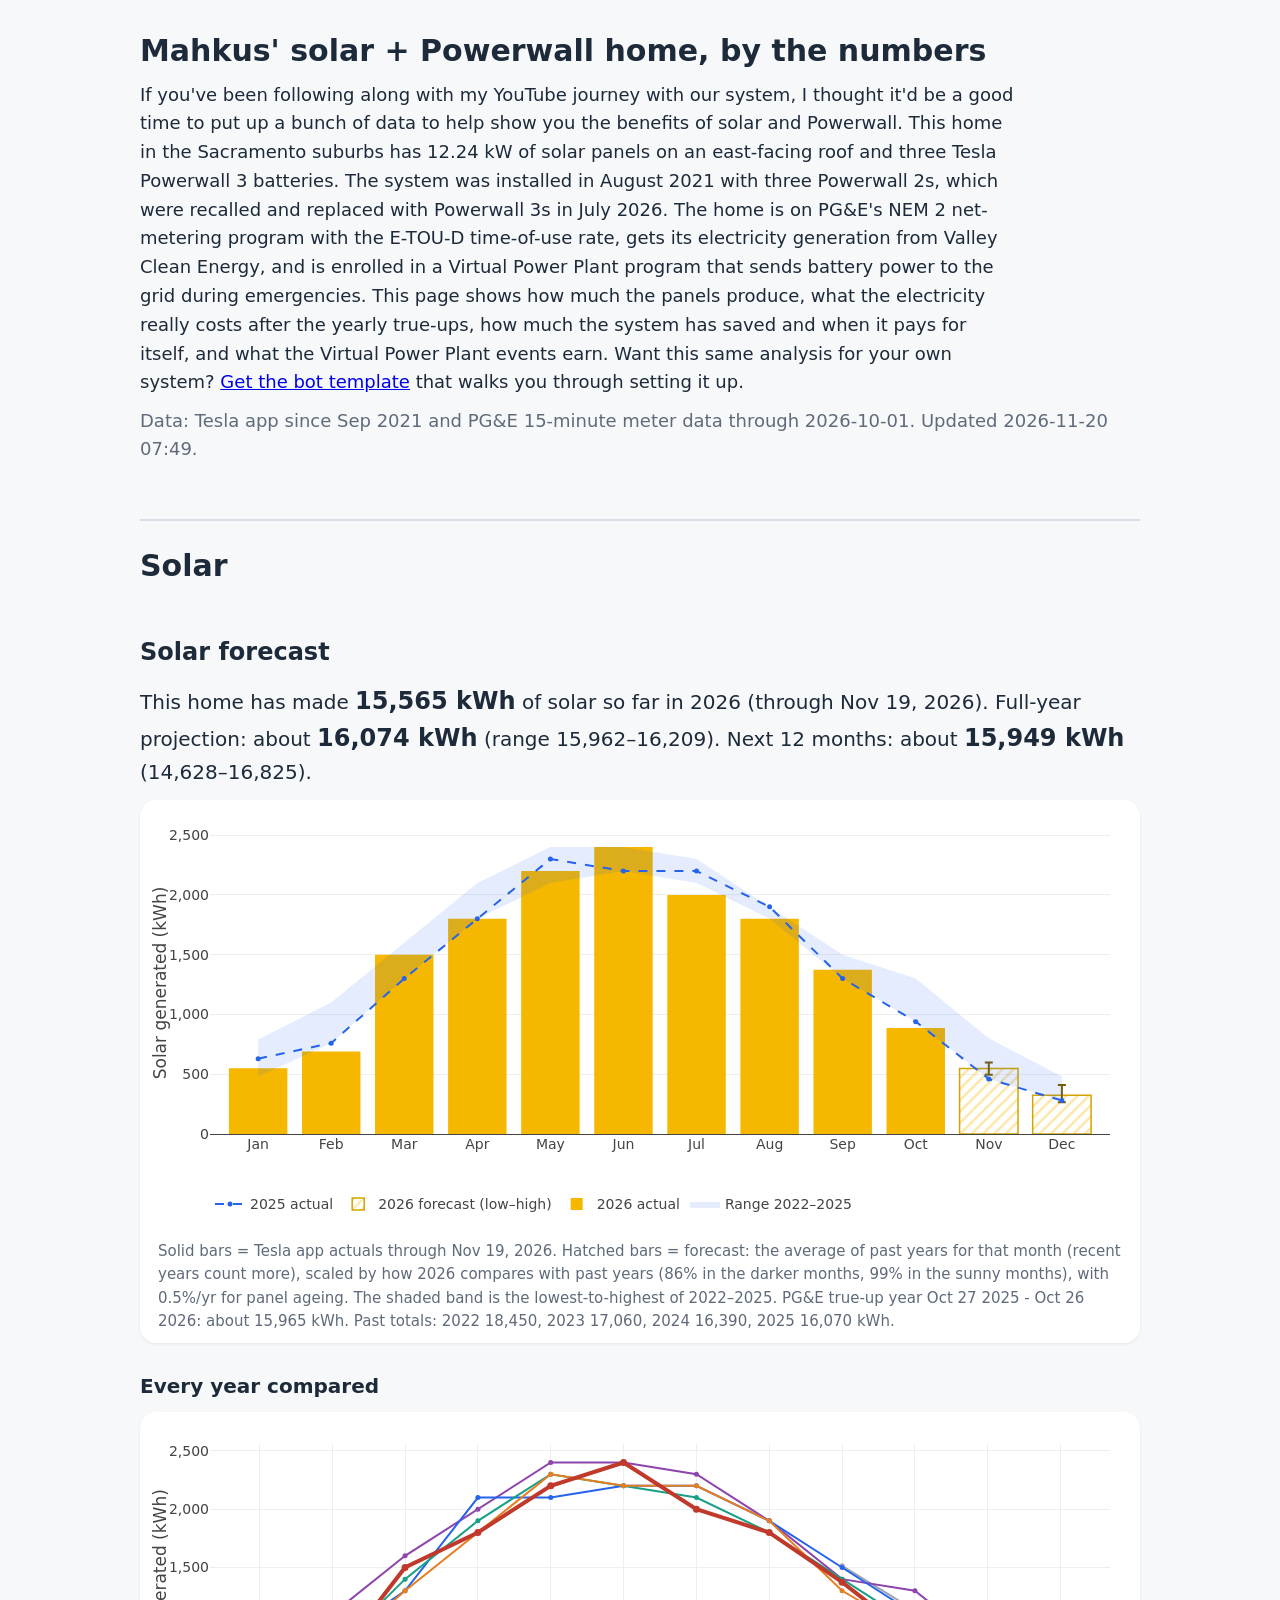
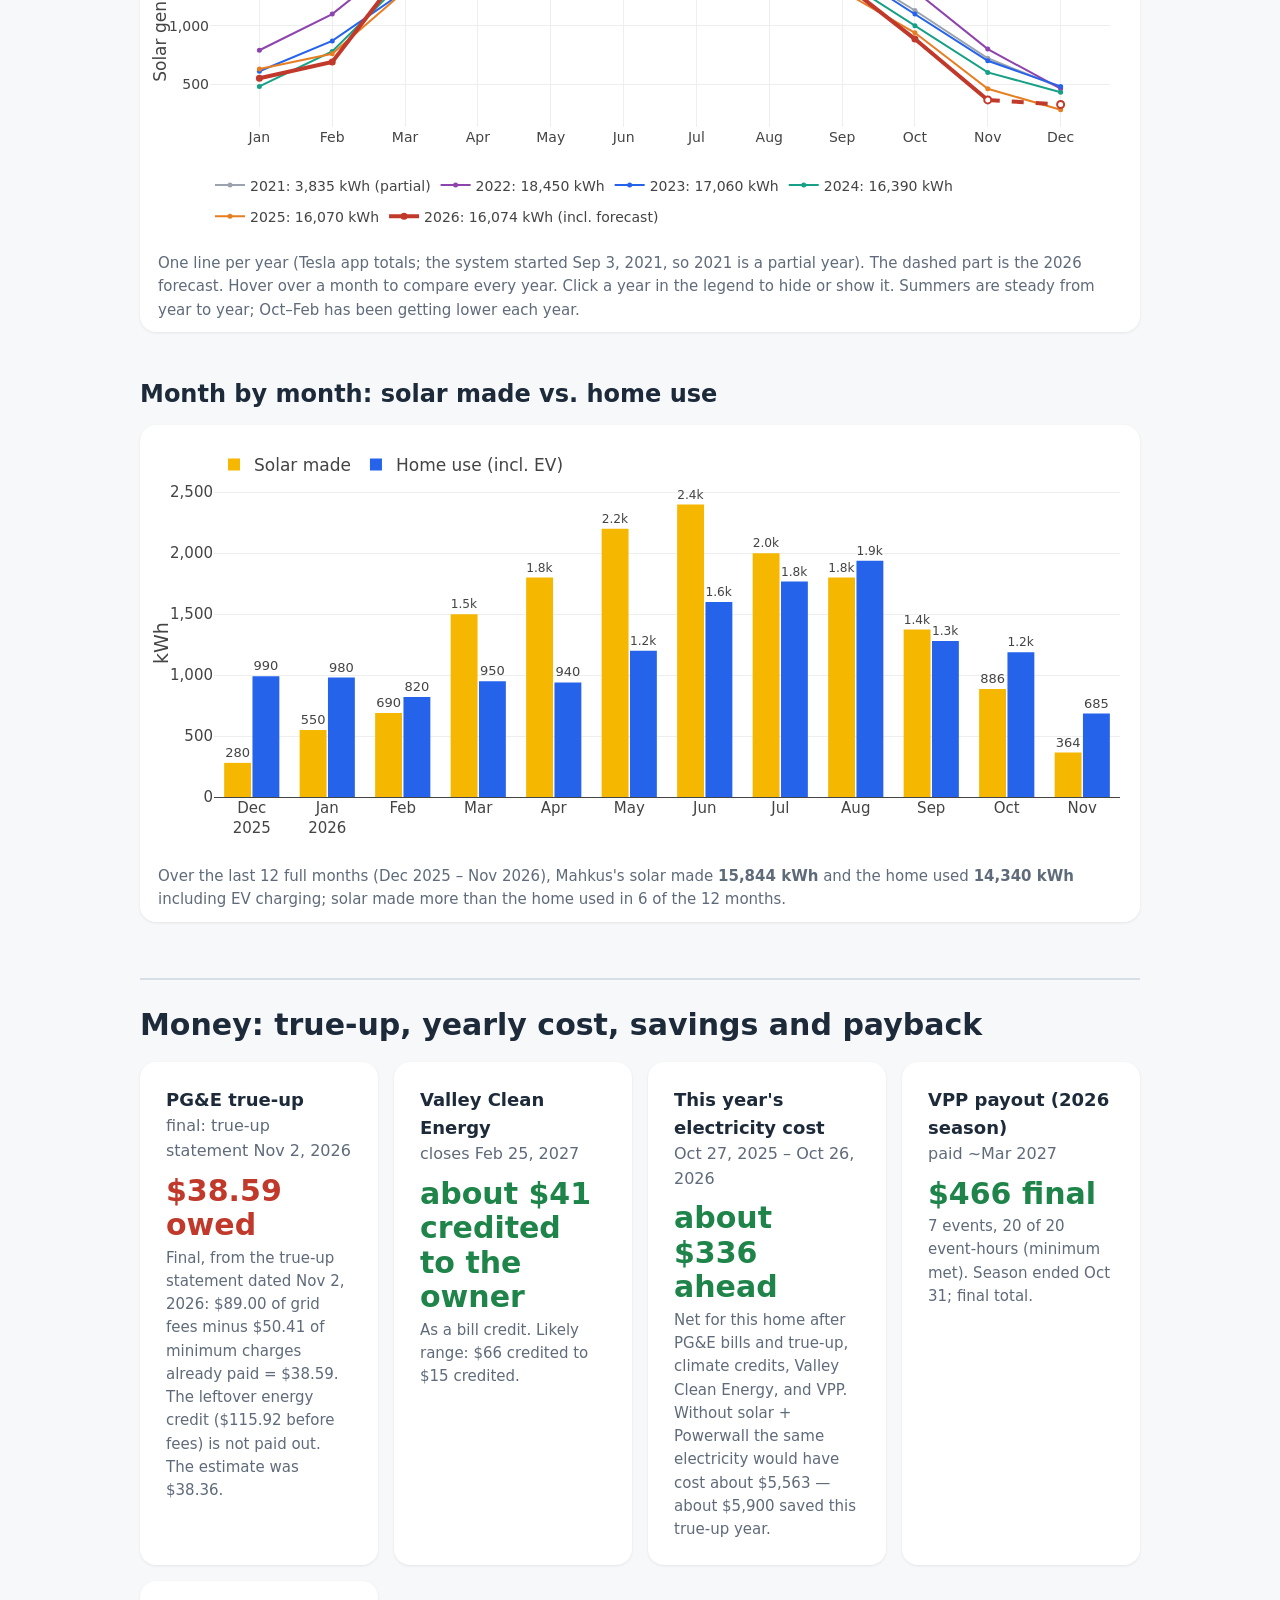
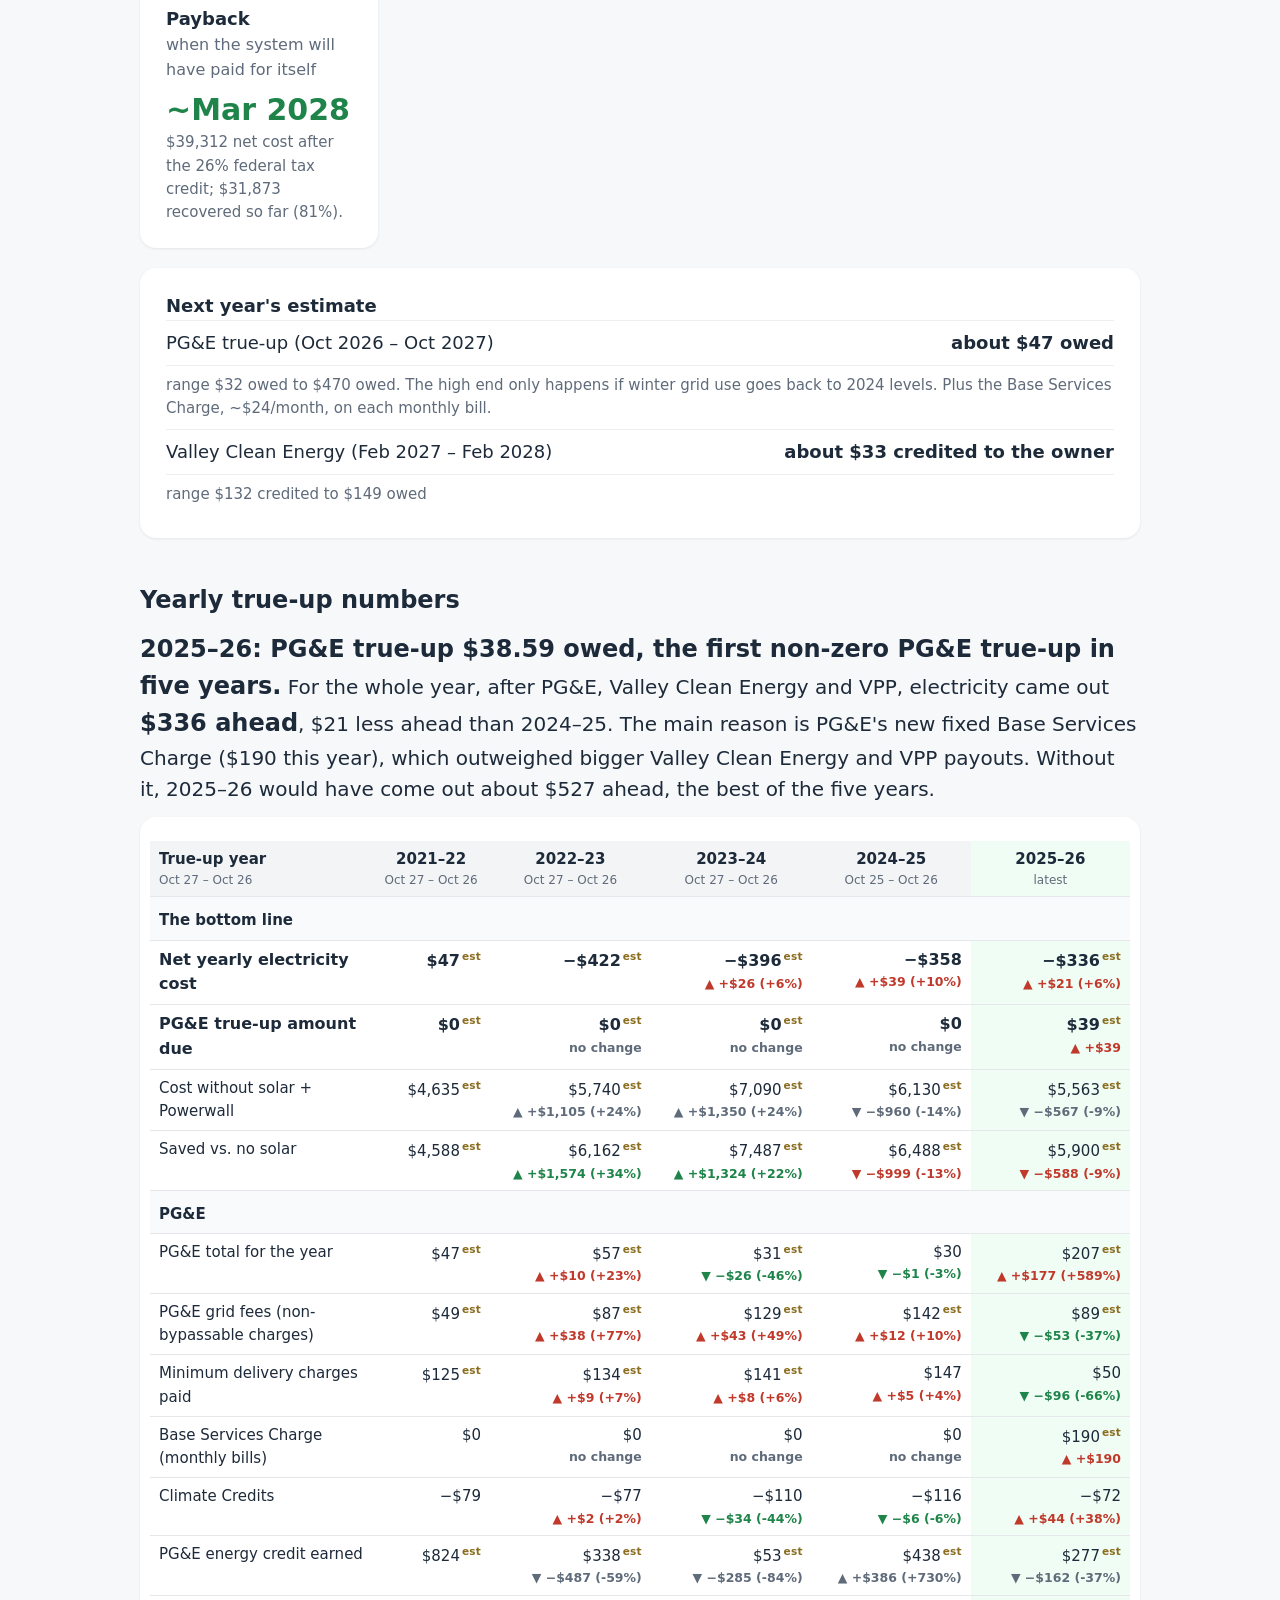
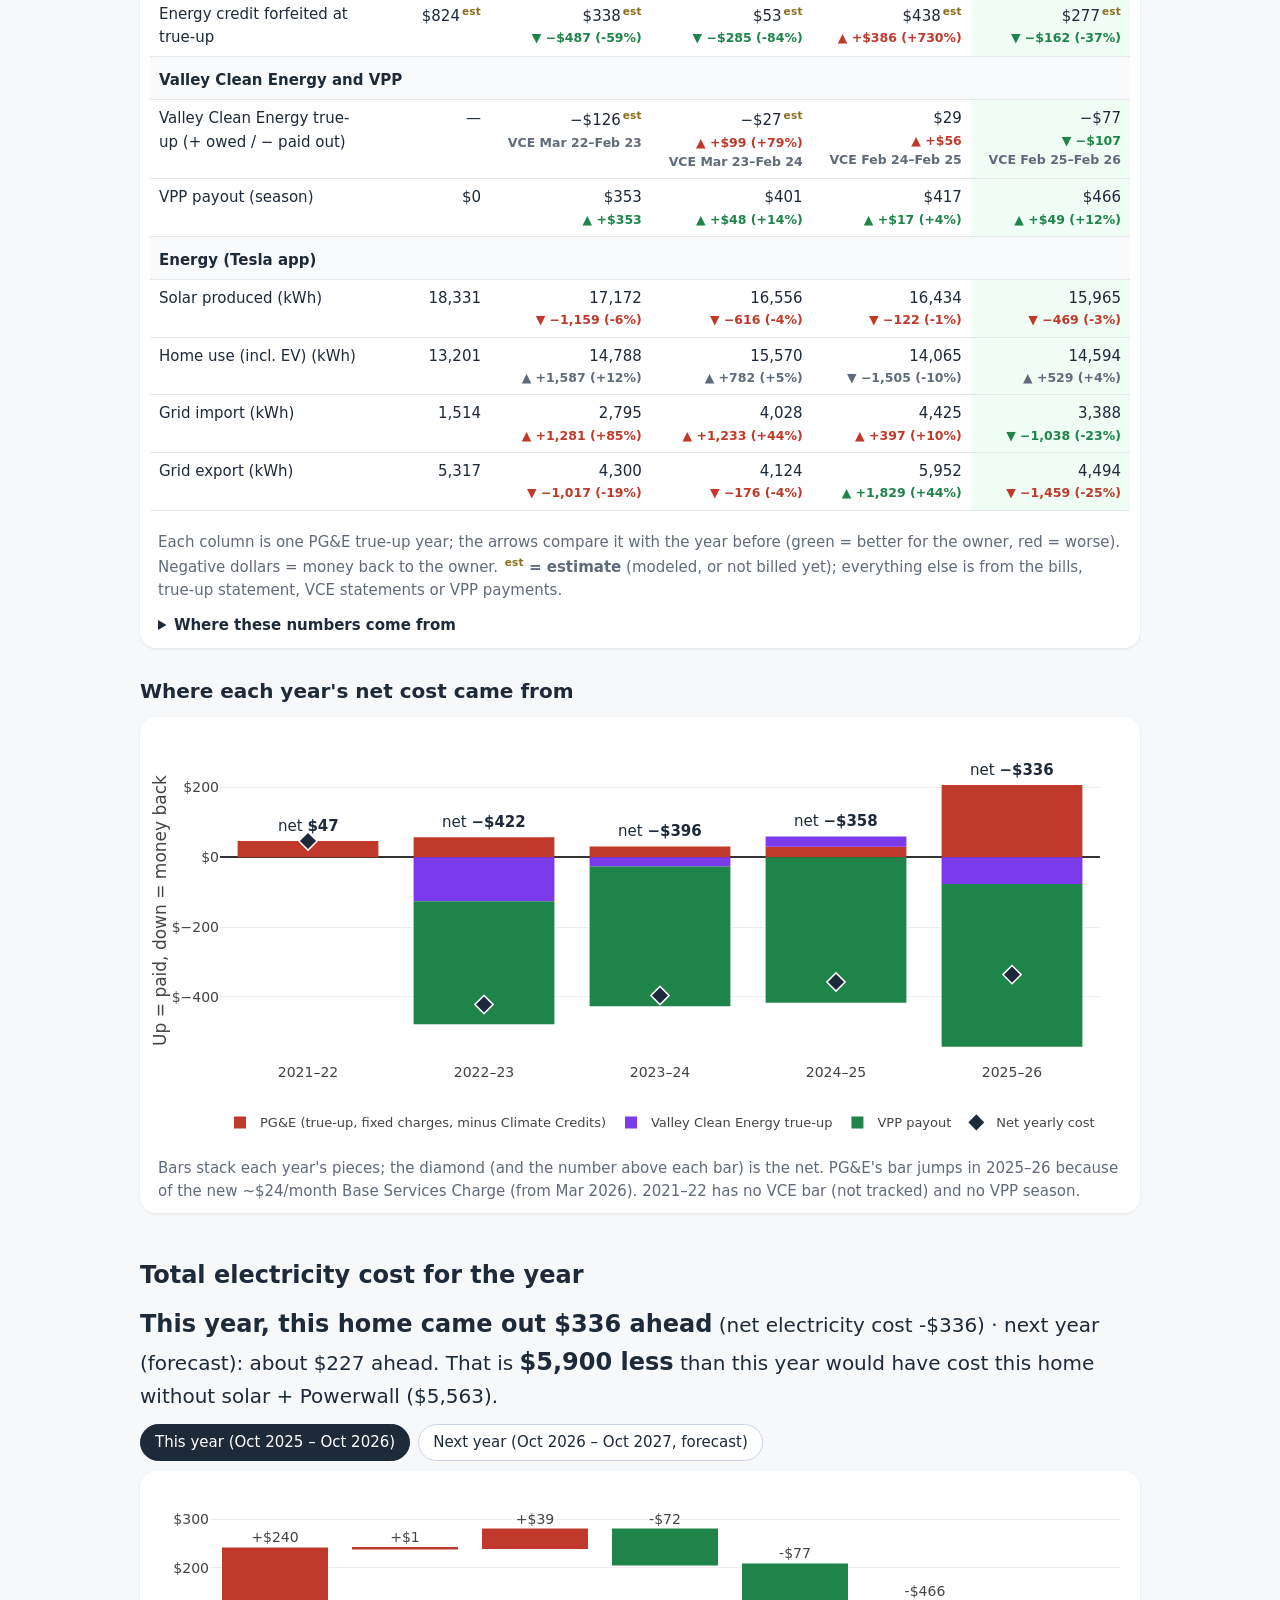
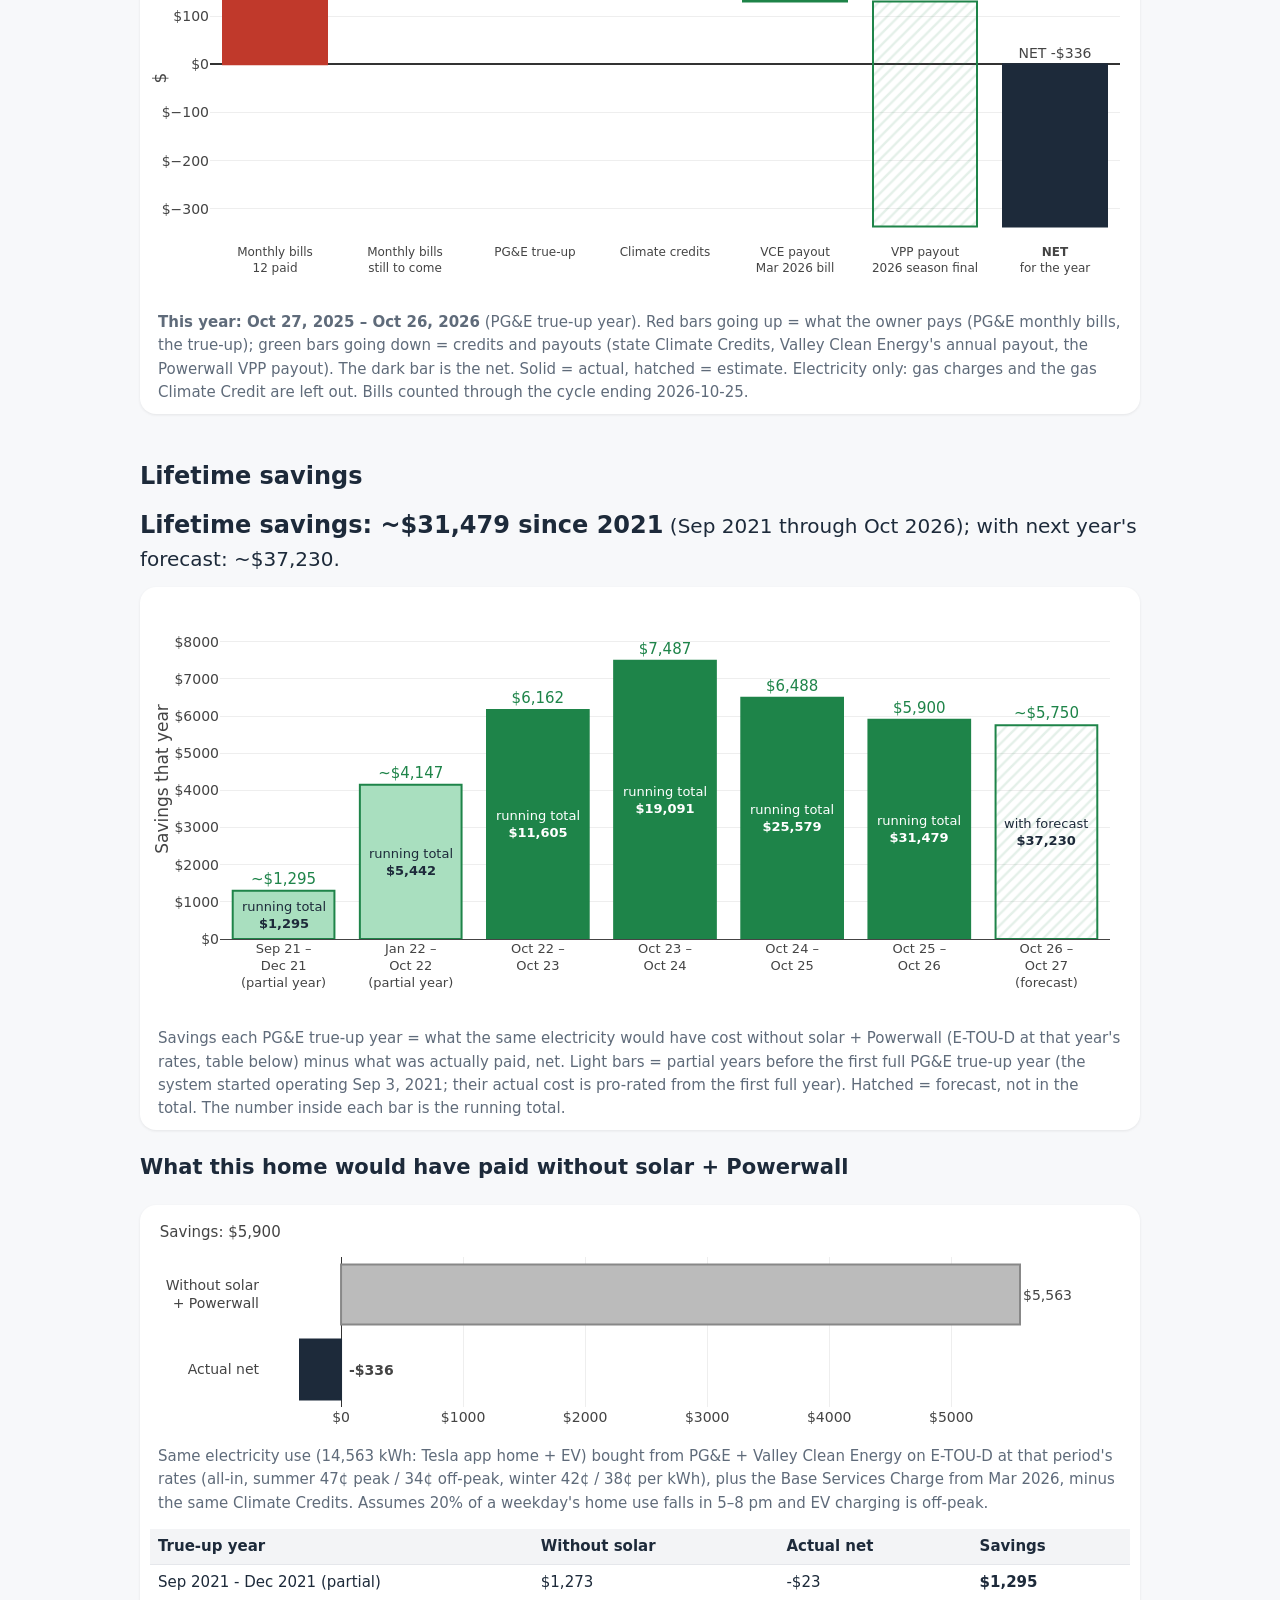
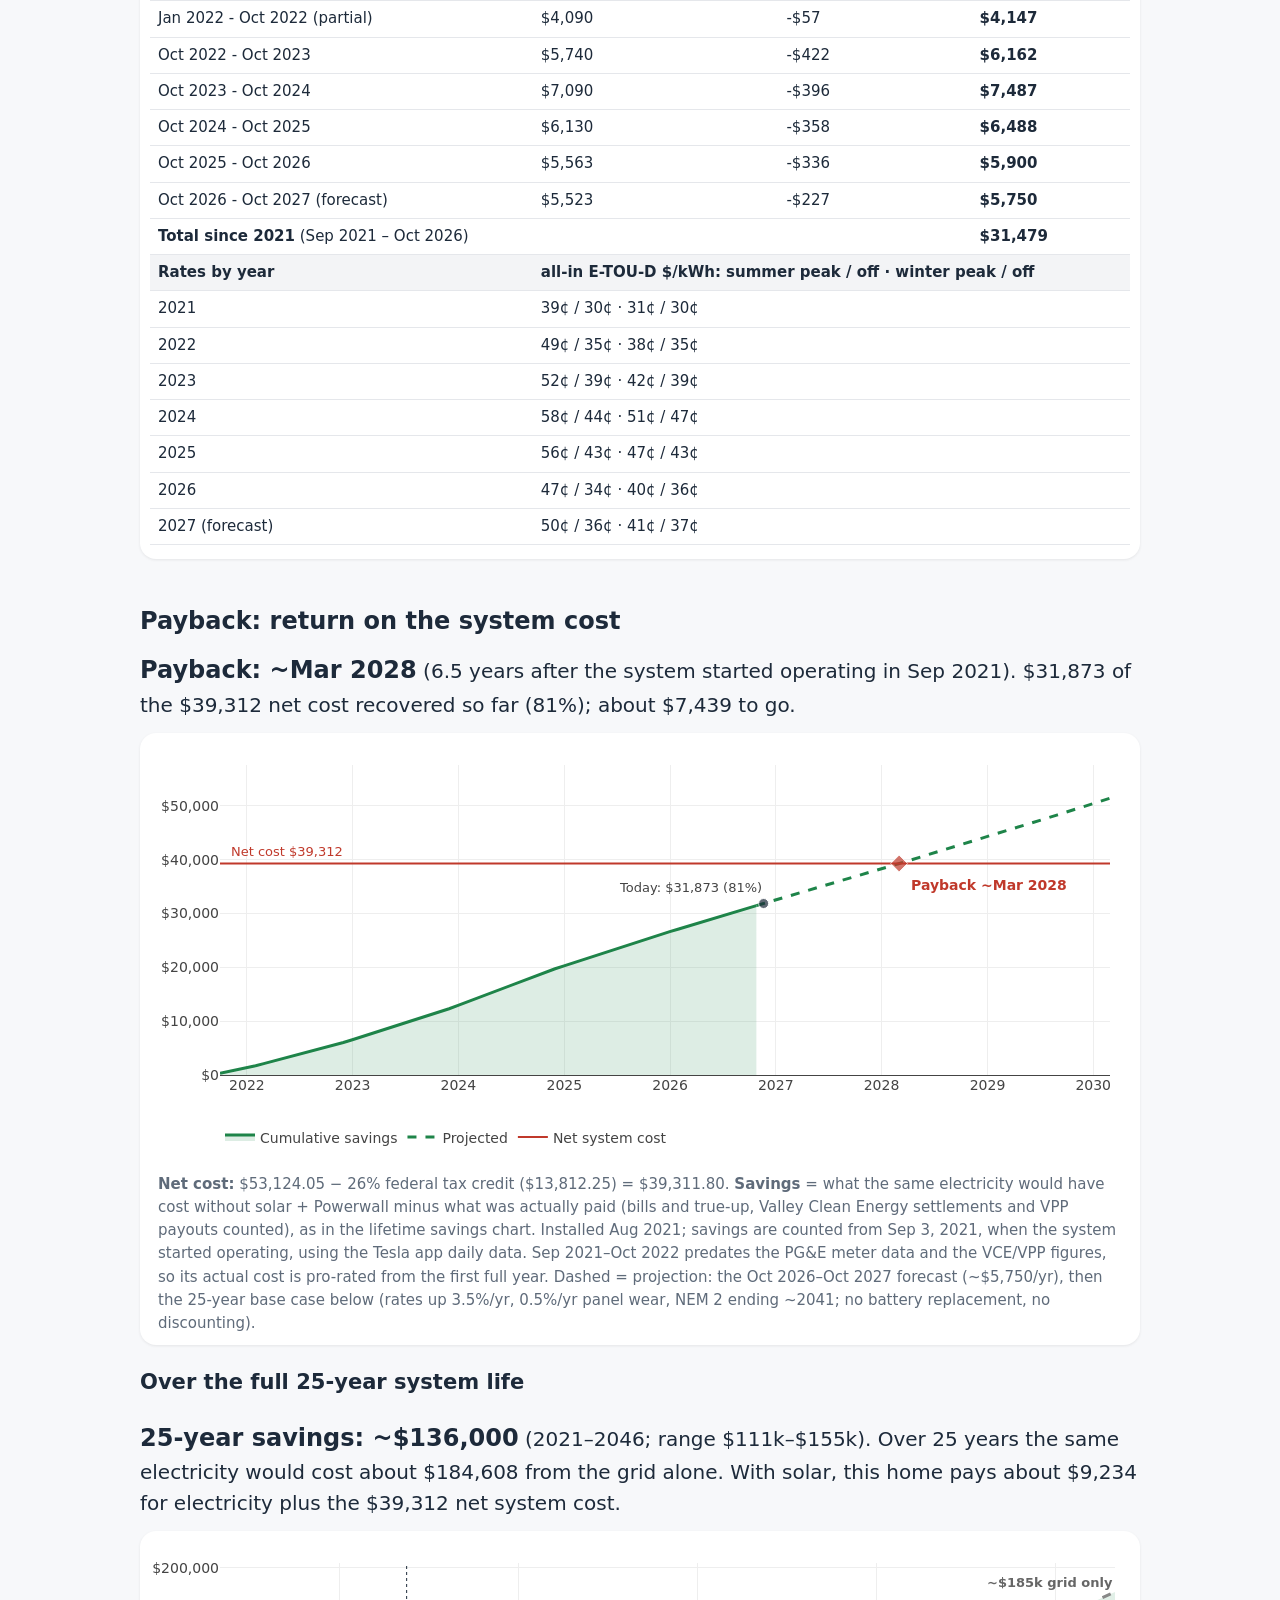
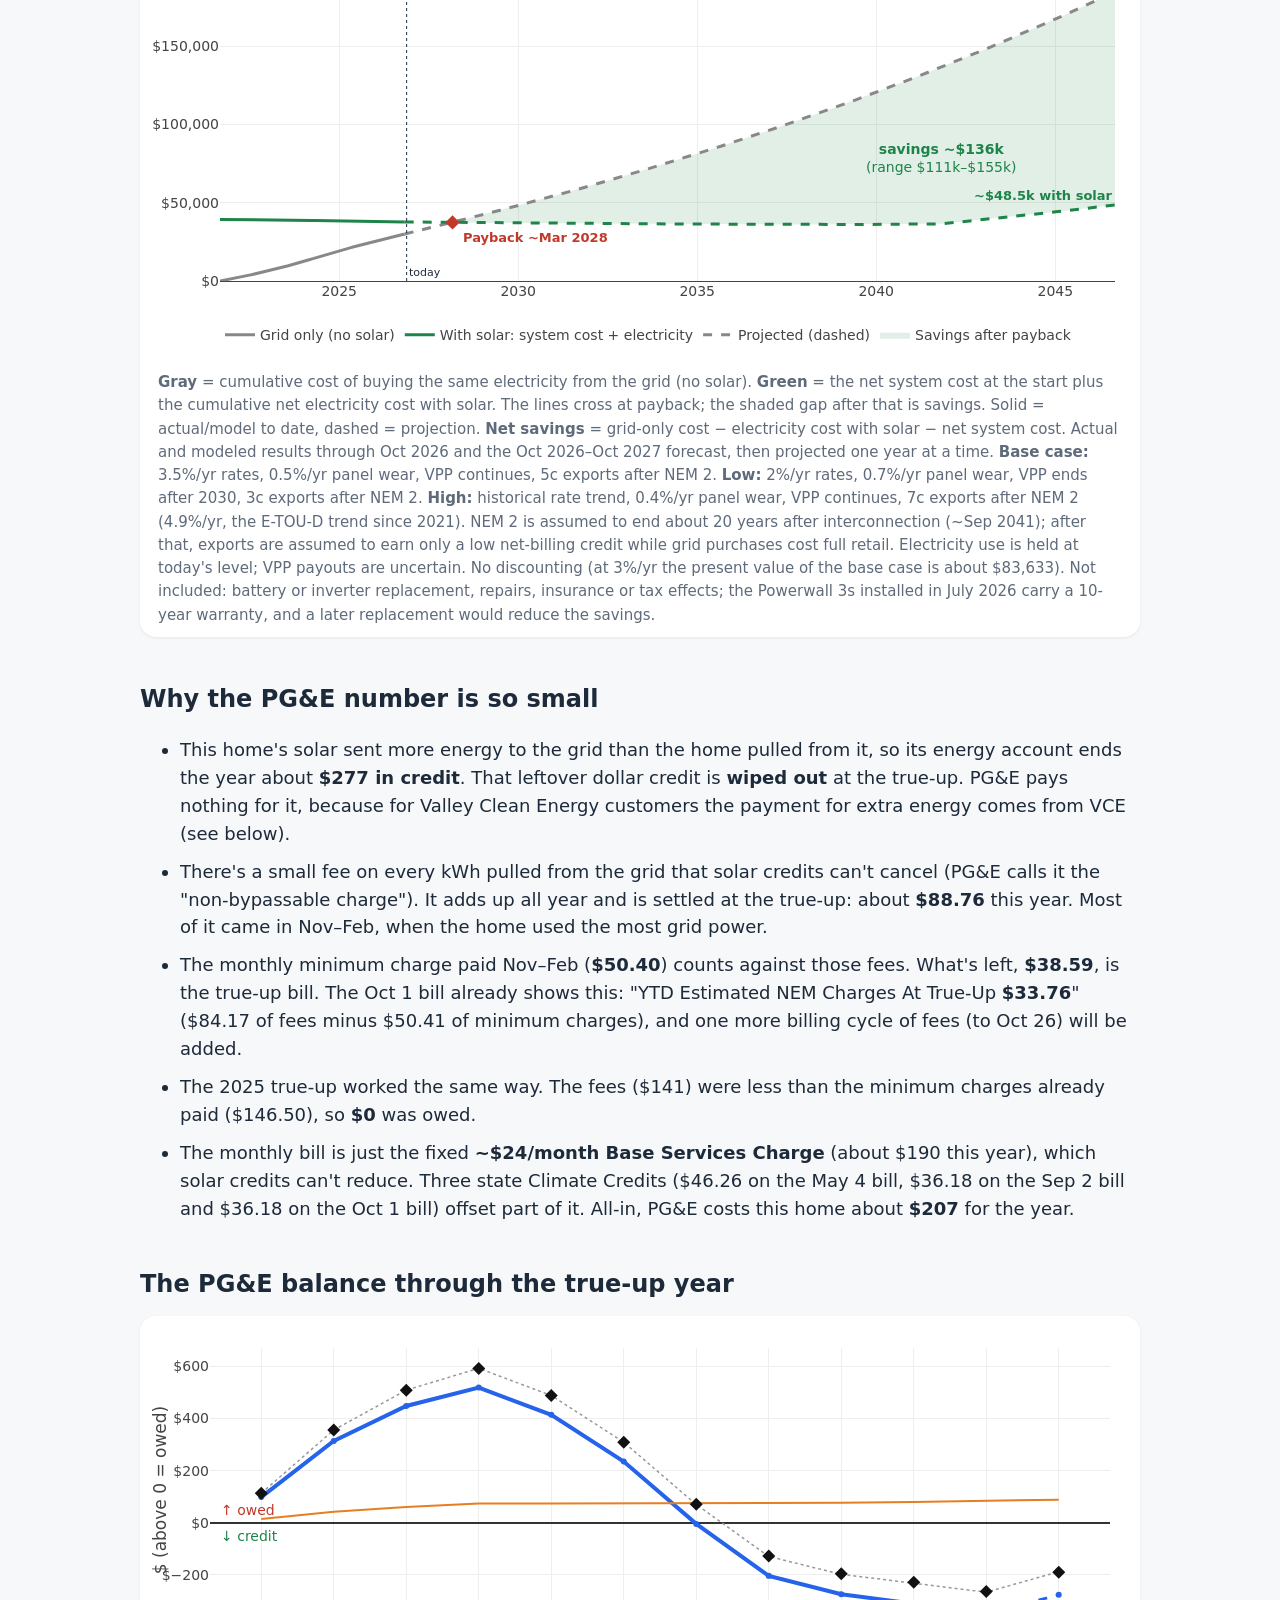
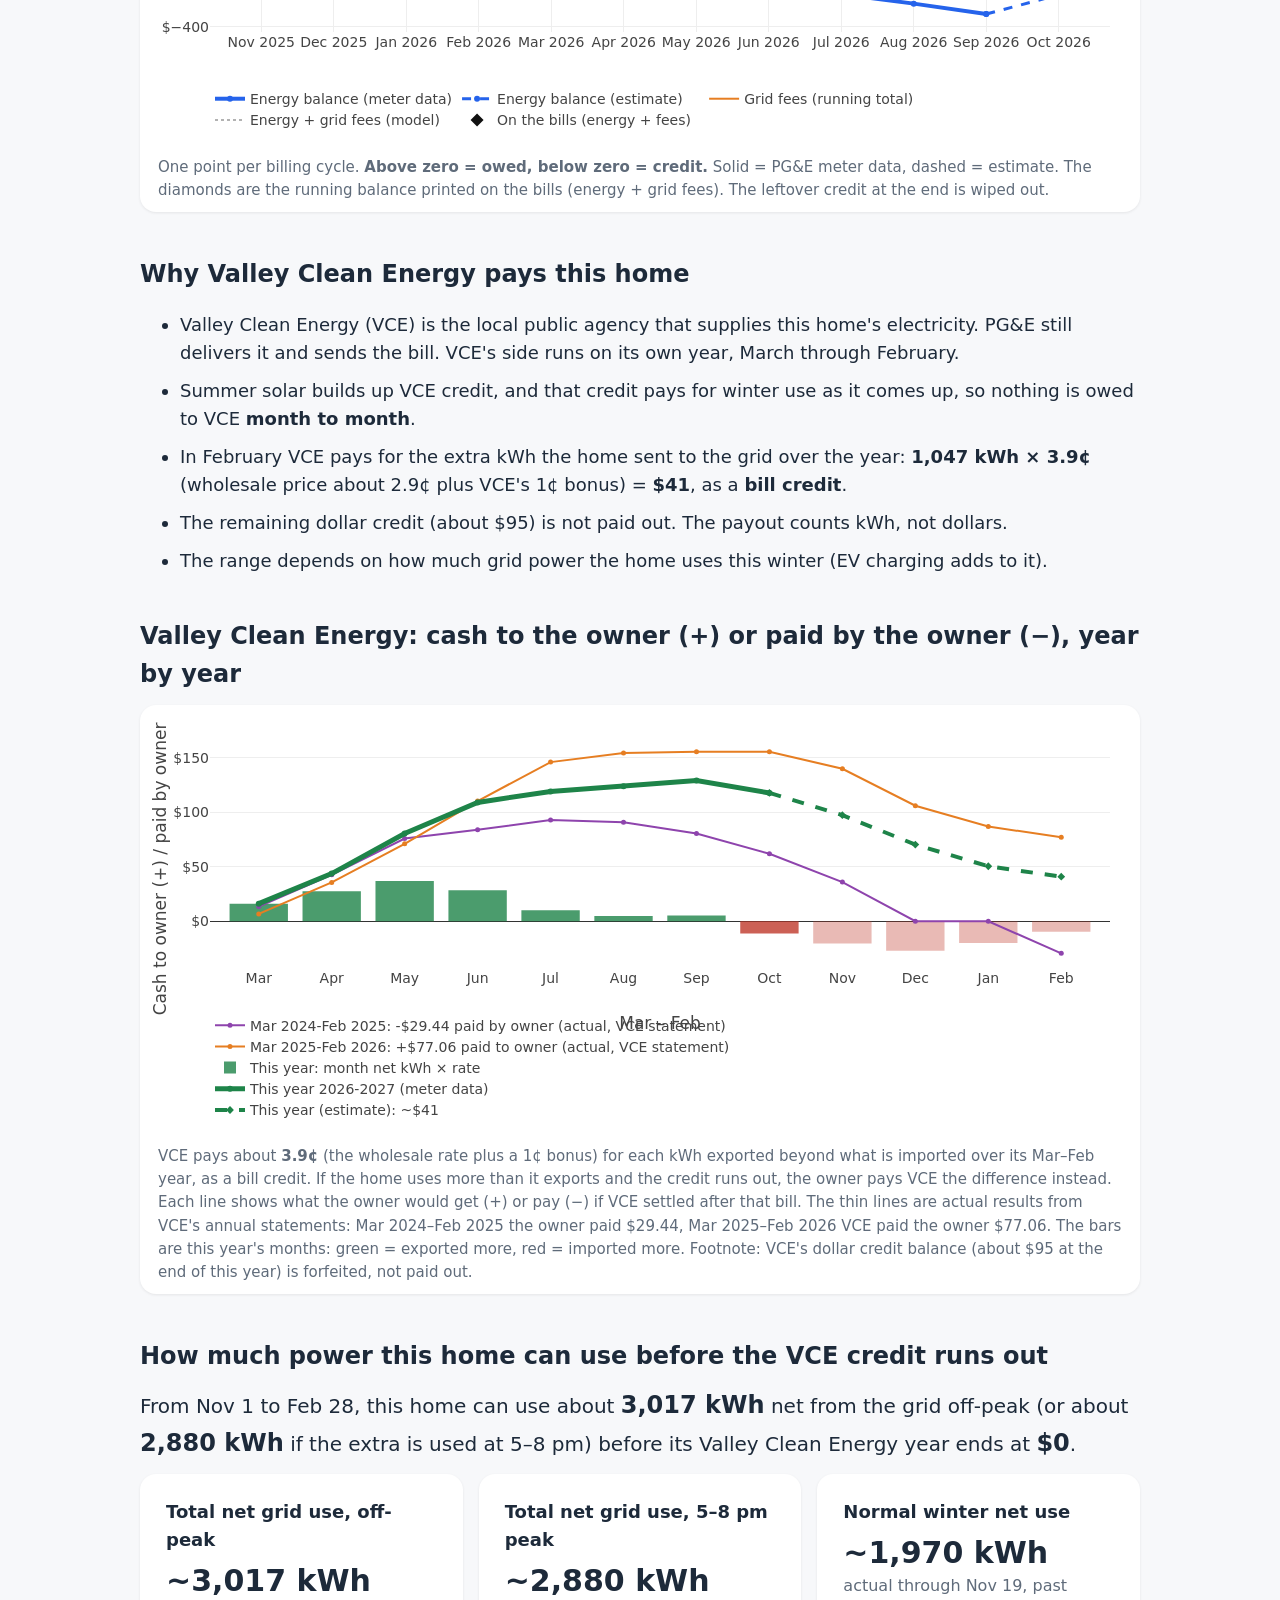
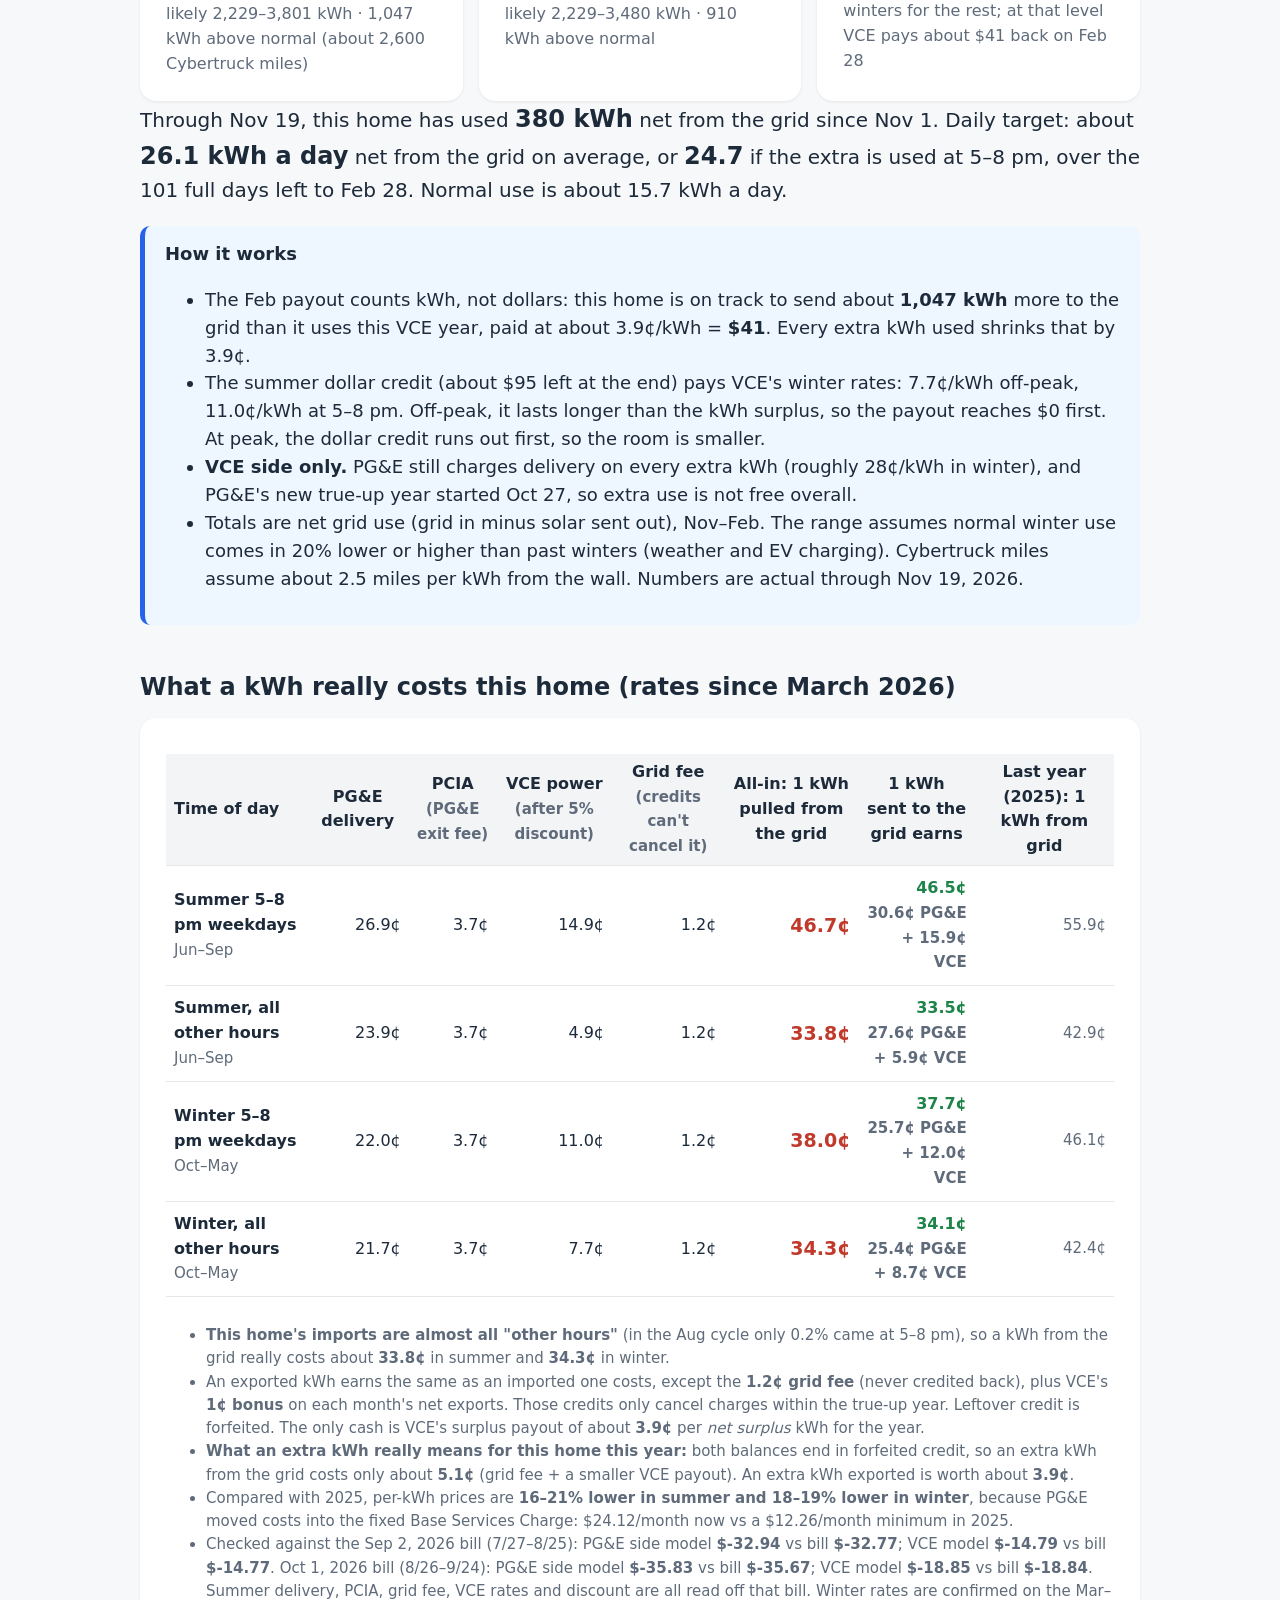
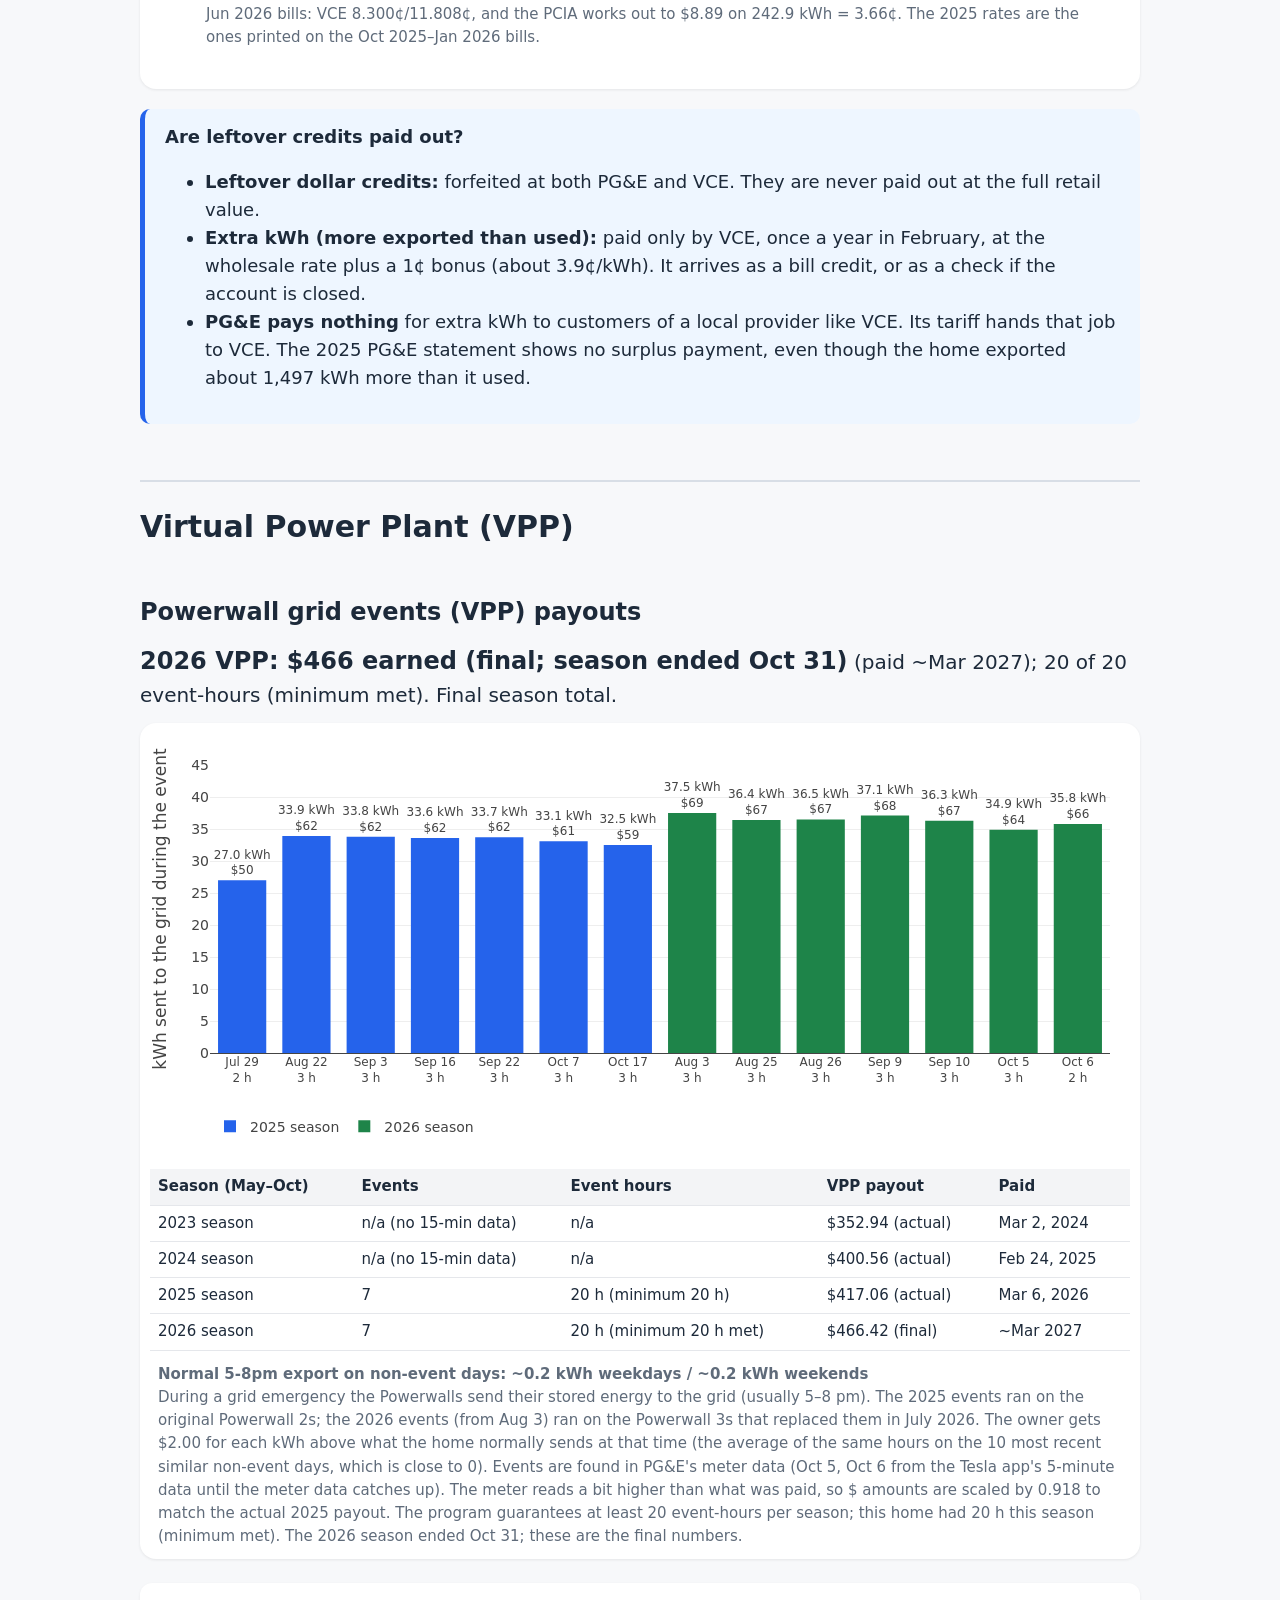
==== solar/index.html @ bacd2883 "Update solar site with data through 2026-11-19" ====
<!doctype html>
<html lang="en">
<head>
<meta charset="utf-8">
<meta name="viewport" content="width=device-width, initial-scale=1">
<title>Mahkus' Solar &amp; Powerwalls - all the data you've been looking for</title>
<meta name="description" content="12.24 kW of solar and three Tesla Powerwalls near Sacramento: real production, true-up costs, lifetime savings, payback and Virtual Power Plant payouts, all from the actual data.">
<meta property="og:type" content="website">
<meta property="og:title" content="Mahkus' Solar &amp; Powerwalls - all the data you've been looking for">
<meta property="og:description" content="12.24 kW of solar and three Tesla Powerwalls near Sacramento: real production, true-up costs, lifetime savings, payback and Virtual Power Plant payouts, all from the actual data.">
<meta property="og:image" content="https://mahkusg.github.io/solar/assets/og_image.png">
<meta property="og:image:width" content="1320">
<meta property="og:image:height" content="704">
<meta property="og:url" content="https://mahkusg.github.io/solar/">
<meta name="twitter:card" content="summary_large_image">
<meta name="twitter:title" content="Mahkus' Solar &amp; Powerwalls - all the data you've been looking for">
<meta name="twitter:description" content="12.24 kW of solar and three Tesla Powerwalls near Sacramento: real production, true-up costs, lifetime savings, payback and Virtual Power Plant payouts, all from the actual data.">
<meta name="twitter:image" content="https://mahkusg.github.io/solar/assets/og_image.png">
<link rel="stylesheet" href="assets/style.css?v=911b555785">
<script src="https://cdn.plot.ly/plotly-2.35.2.min.js" charset="utf-8"></script>
<script src="data/site_data.js?v=911b555785"></script>
<meta name="solar-build" content="911b555785">
</head>
<body>
<main>
  <h1>Mahkus' solar + Powerwall home, by the numbers</h1>
  <p class="welcome">If you've been following along with my YouTube journey with our system, I thought it'd be a good time to put up a bunch of data to help show you the benefits of solar and Powerwall. This home in the Sacramento suburbs has 12.24&nbsp;kW of solar panels on an east-facing roof and three Tesla
    Powerwall&nbsp;3 batteries. The system was installed in August 2021 with three Powerwall&nbsp;2s, which were recalled and replaced with
    Powerwall&nbsp;3s in July 2026. The home is on PG&amp;E's NEM&nbsp;2 net-metering program with the E-TOU-D time-of-use rate, gets its
    electricity generation from Valley Clean Energy, and is enrolled in a Virtual Power Plant program that sends battery power to the grid
    during emergencies. This page shows how much the panels produce, what the electricity really costs after the yearly true-ups, how much
    the system has saved and when it pays for itself, and what the Virtual Power Plant events earn.
    Want this same analysis for your own system? <a id="template-link" href="https://x.ai/bot/zKAXhEjEvUuqSOvMqD3m9" target="_blank" rel="noopener">Get the bot template</a> that walks you through setting it up.</p>
  <p class="sub" id="sub"></p>


  <h2 class="part">Solar</h2>
  <h2>Solar forecast</h2>
  <p id="sol-head" class="solhead"></p>
  <div class="chartbox"><div id="ch-solar" class="chart"></div>
    <p class="legend" id="sol-legend"></p></div>
  <h3 class="h3">Every year compared</h3>
  <div class="chartbox"><div id="ch-solar-hist" class="chart"></div>
    <p class="legend" id="solh-legend"></p></div>

<!--MONTHLY:start-->
  <h2>Month by month: solar made vs. home use</h2>
  <div class="chartbox"><div id="ch-monthly-simple" class="chart"></div>
    <p class="legend" id="mons-cap"></p></div>
  <!--MONTHLY:end-->

  <h2 class="part">Money: true-up, yearly cost, savings and payback</h2>
  <div class="cards">
    <div class="card"><div class="t">PG&amp;E true-up</div><div class="when" id="pge-when"></div>
      <div class="big" id="pge-big"></div><div class="small" id="pge-small"></div></div>
    <div class="card"><div class="t">Valley Clean Energy</div><div class="when" id="vce-when"></div>
      <div class="big" id="vce-big"></div><div class="small" id="vce-small"></div></div>
    <div class="card" id="tc-card"><div class="t" id="tcc-t">This year's electricity cost</div><div class="when" id="tcc-when"></div>
      <div class="big cr" id="tcc-big"></div><div class="small" id="tcc-small"></div></div>
    <div class="card" id="vpp-card"><div class="t" id="vppc-t">VPP payout</div><div class="when" id="vppc-when"></div>
      <div class="big cr" id="vppc-big"></div><div class="small" id="vppc-small"></div></div>
    <div class="card" id="roi-card"><div class="t">Payback</div><div class="when" id="roic-when"></div>
      <div class="big cr" id="roic-big"></div><div class="small" id="roic-small"></div></div>
  </div>
  <div class="card next"><div class="t">Next year's estimate</div>
    <div class="row"><span id="n-pge-l"></span><b id="n-pge"></b></div>
    <div class="row small"><span id="n-pge-r"></span></div>
    <div class="row"><span id="n-vce-l"></span><b id="n-vce"></b></div>
    <div class="row small"><span id="n-vce-r"></span></div>
  </div>
<!--YEARLY:start-->
  <h2 id="yearly">Yearly true-up numbers</h2>
  <p id="yr-head" class="solhead"></p>
  <div class="chartbox"><div class="tbl"><table class="yr" id="yr-table"></table></div>
    <p class="legend" id="yr-legend"></p></div>
  <h3 class="h3">Where each year's net cost came from</h3>
  <div class="chartbox"><div id="ch-yearly" class="chart"></div>
    <p class="legend" id="yr-chart-legend"></p></div>
<!--YEARLY:end-->

  <h2>Total electricity cost for the year</h2>
  <p id="tc-head" class="solhead"></p>
  <div class="toggle" id="tc-toggle"><button data-k="this" class="on">This year (Oct 2025 &ndash; Oct 2026)</button><button data-k="next">Next year (Oct 2026 &ndash; Oct 2027, forecast)</button></div>
  <div class="chartbox"><div id="ch-total" class="chart"></div>
    <p class="legend" id="tc-legend"></p></div>
  <h2>Lifetime savings</h2>
  <p id="ls-head" class="solhead"></p>
  <div class="chartbox"><div id="ch-lifetime" class="chart"></div>
    <p class="legend" id="ls-legend"></p></div>

  <h3>What this home would have paid without solar + Powerwall</h3>
  <div class="chartbox"><div id="ch-nosolar" class="chart" style="height:220px"></div>
    <p class="legend" id="ns-legend"></p>
    <div class="tbl"><table class="vpp" id="ns-life"></table></div></div>

  <h2>Payback: return on the system cost</h2>
  <p id="roi-head" class="solhead"></p>
  <div class="chartbox"><div id="ch-roi" class="chart"></div>
    <p class="legend" id="roi-legend"></p></div>
  <h3>Over the full 25-year system life</h3>
  <p id="l25-head" class="solhead"></p>
  <div class="chartbox"><div id="ch-life25" class="chart"></div>
    <p class="legend" id="l25-legend"></p></div>

  <h2>Why the PG&amp;E number is so small</h2>
  <ul class="why" id="why-pge"></ul>
  <h2>The PG&amp;E balance through the true-up year</h2>
  <div class="chartbox"><div id="ch-pge" class="chart"></div>
    <p class="legend">One point per billing cycle. <b>Above zero = owed, below zero = credit.</b> Solid = PG&amp;E meter data, dashed = estimate.
      The diamonds are the running balance printed on the bills (energy + grid fees). The leftover credit at the end is wiped out.</p></div>

  <h2>Why Valley Clean Energy pays this home</h2>
  <ul class="why" id="why-vce"></ul>
  <h2>Valley Clean Energy: cash to the owner (+) or paid by the owner (&minus;), year by year</h2>
  <div class="chartbox"><div id="ch-vce" class="chart"></div>
    <p class="legend" id="vce-legend"></p></div>
<!--VCEROOM:start-->
  <h2 id="vce-room">How much power this home can use before the VCE credit runs out</h2>
  <p class="solhead">From Nov&nbsp;1 to Feb&nbsp;28, this home can use about <b>3,017 kWh</b> net from the grid off-peak
    (or about <b>2,880 kWh</b> if the extra is used at 5&ndash;8&nbsp;pm) before its Valley Clean Energy year ends at <b>$0</b>.</p>
  <div class="cards">
    <div class="card"><div class="t">Total net grid use, off-peak</div><div class="big">~3,017 kWh</div>
      <div class="when">likely 2,229&ndash;3,801 kWh &middot; 1,047 kWh above normal (about 2,600 Cybertruck miles)</div></div>
    <div class="card"><div class="t">Total net grid use, 5&ndash;8 pm peak</div><div class="big">~2,880 kWh</div>
      <div class="when">likely 2,229&ndash;3,480 kWh &middot; 910 kWh above normal</div></div>
    <div class="card"><div class="t">Normal winter net use</div><div class="big">~1,970 kWh</div>
      <div class="when">actual through Nov 19, past winters for the rest; at that level VCE pays about $41 back on Feb 28</div></div>
  </div>
  <p class="solhead">Through Nov 19, this home has used <b>380 kWh</b> net from the grid since Nov 1. Daily target: about <b>26.1 kWh a day</b> net from the grid on average, or <b>24.7</b> if the extra is used at 5&ndash;8&nbsp;pm,
    over the 101 full days left to Feb&nbsp;28. Normal use is about 15.7 kWh a day.</p>
  <div class="callout"><b>How it works</b><ul>
    <li>The Feb payout counts kWh, not dollars: this home is on track to send about <b>1,047 kWh</b> more to the grid than it uses this VCE year,
      paid at about 3.9&cent;/kWh = <b>$41</b>. Every extra kWh used shrinks that by 3.9&cent;.</li>
    <li>The summer dollar credit (about $95 left at the end) pays VCE's winter rates: 7.7&cent;/kWh off-peak, 11.0&cent;/kWh at 5&ndash;8&nbsp;pm.
      Off-peak, it lasts longer than the kWh surplus, so the payout reaches $0 first. At peak, the dollar credit runs out first, so the room is smaller.</li>
    <li><b>VCE side only.</b> PG&amp;E still charges delivery on every extra kWh (roughly 28&cent;/kWh in winter), and PG&amp;E's new true-up year started Oct 27, so extra use is not free overall.</li>
    <li>Totals are net grid use (grid in minus solar sent out), Nov&ndash;Feb. The range assumes normal winter use comes in 20% lower or higher than past winters (weather and EV charging). Cybertruck miles assume about 2.5 miles per kWh from the wall.
      Numbers are actual through Nov 19, 2026.</li>
  </ul></div>
<!--VCEROOM:end-->

  <div id="kwh"></div>
  <div class="callout"><b>Are leftover credits paid out?</b><ul id="leftover"></ul></div>

  <h2 class="part">Virtual Power Plant (VPP)</h2>
  <h2>Powerwall grid events (VPP) payouts</h2>
  <p id="vpp-head" class="solhead"></p>
  <div class="chartbox"><div id="ch-vpp" class="chart"></div>
    <div class="tbl" id="vpp-table"></div>
    <p class="legend" id="vpp-legend"></p></div>

  <details><summary>How this was estimated</summary><ul id="assump"></ul><p class="small" id="verdict"></p></details>
  <p class="small foot" id="foot"></p>
</main>
<script src="assets/app.js?v=911b555785"></script>
</body>
</html>
---- solar/assets/style.css ----
:root{--owe:#c0392b;--credit:#1e8449;--ink:#1d2a3a;--muted:#5f6b7a}
*{box-sizing:border-box} body{font-family:-apple-system,system-ui,Segoe UI,Roboto,sans-serif;color:var(--ink);margin:0;background:#f7f8fa;font-size:18px;line-height:1.55}
main{max-width:1040px;margin:0 auto;padding:28px 20px 60px}
h1{font-size:30px;margin:0 0 4px} .sub{color:var(--muted);margin:0 0 28px} h2{font-size:24px;margin:44px 0 12px}
.cards{display:grid;grid-template-columns:repeat(auto-fit,minmax(min(220px,100%),1fr));gap:16px} .cards .card .big{font-size:30px}
.card{background:#fff;border-radius:16px;padding:24px 26px;box-shadow:0 1px 3px rgba(0,0,0,.08)}
.card .t{font-size:18px;font-weight:600} .card .when{color:var(--muted);font-size:16px}
.card .big{font-size:40px;font-weight:700;margin:10px 0 4px;line-height:1.15}
.owe{color:var(--owe)} .cr{color:var(--credit)} .small{color:var(--muted);font-size:15px}
.next{margin-top:20px} .next .row{display:flex;justify-content:space-between;gap:12px;flex-wrap:wrap;padding:8px 0;border-top:1px solid #eee}
.next .row:first-of-type{border-top:none} ul.why li{margin:0 0 10px}
.callout{background:#eef6ff;border-left:5px solid #2563eb;border-radius:10px;padding:14px 20px;margin-top:20px}
.chartbox{background:#fff;border-radius:16px;padding:12px 10px 10px;box-shadow:0 1px 3px rgba(0,0,0,.08)}
.chart{width:100%;height:420px} .chart.tall{height:520px} .legend{color:var(--muted);font-size:15px;margin:8px 8px 0}
details{background:#fff;border-radius:12px;padding:14px 18px;margin-top:24px;box-shadow:0 1px 3px rgba(0,0,0,.06)}
summary{cursor:pointer;font-weight:600;font-size:18px}
.tbl{overflow-x:auto} table{border-collapse:collapse;font-size:14px;margin:12px 0;min-width:560px}
td,th{border-bottom:1px solid #e5e7eb;padding:6px 8px;text-align:right} th{background:#f3f4f6;text-align:center}
td:first-child,th:first-child{text-align:left}
table.kwh{font-size:16px} table.kwh td{padding:10px 8px} .tot{font-weight:700;font-size:19px;color:#c0392b} .exp{font-weight:700;color:#1e8449}
.foot{margin-top:28px} .h3{font-size:20px;margin:28px 0 10px} .solhead{font-size:20px;margin:0 0 12px} .solhead b{font-size:24px}
@media (max-width:600px){body{font-size:17px} .card .big{font-size:34px} .cards .card .big{font-size:32px} .card{padding:20px 20px} .chart{height:360px} .chart.tall{height:440px}}
table.vpp{width:100%;font-size:15px;margin:14px 0 4px} table.vpp td,table.vpp th{text-align:left}
.toggle{display:flex;gap:8px;flex-wrap:wrap;margin:0 0 10px} .toggle button{font:inherit;font-size:15px;padding:6px 14px;border-radius:999px;border:1px solid #cbd5e1;background:#fff;color:var(--ink);cursor:pointer} .toggle button.on{background:#1d2a3a;color:#fff;border-color:#1d2a3a}

.welcome{font-size:18px;line-height:1.6;margin:6px 0 10px;max-width:880px} h2.part{font-size:30px;margin:56px 0 14px;padding-top:22px;border-top:2px solid #d8dee6}
.cards.one{grid-template-columns:1fr;margin-bottom:12px}
table.yr{width:100%;min-width:720px;font-size:15px} table.yr td,table.yr th{padding:7px 9px;vertical-align:top;white-space:nowrap}
table.yr th:first-child,table.yr td:first-child{position:sticky;left:0;background:#fff;z-index:1;white-space:normal;min-width:150px;max-width:210px}
table.yr th:first-child{background:#f3f4f6} table.yr tr.grp td{background:#f8fafc;font-weight:700;color:var(--ink);text-align:left;padding-top:12px}
table.yr tr.grp td:first-child{background:#f8fafc} table.yr tr.key td{font-weight:700;font-size:16px} table.yr .cur{background:#f0fdf4}
table.yr .chg{display:block;font-size:12.5px;font-weight:600} .chg.up{color:var(--credit)} .chg.dn{color:var(--owe)} .chg.nt{color:var(--muted)}
table.yr .est,.legend sup{color:#8a6d1f;font-weight:600;font-size:10.5px;margin-left:2px;letter-spacing:.02em} table.yr th small{display:block;font-weight:400;color:var(--muted);font-size:12px}
@media (max-width:600px){table.yr{font-size:14px;min-width:640px} table.yr th:first-child,table.yr td:first-child{min-width:120px;max-width:140px}}
details.src{background:none;box-shadow:none;padding:6px 0 0;margin:6px 0 0} details.src summary{font-size:15px;color:var(--ink)}
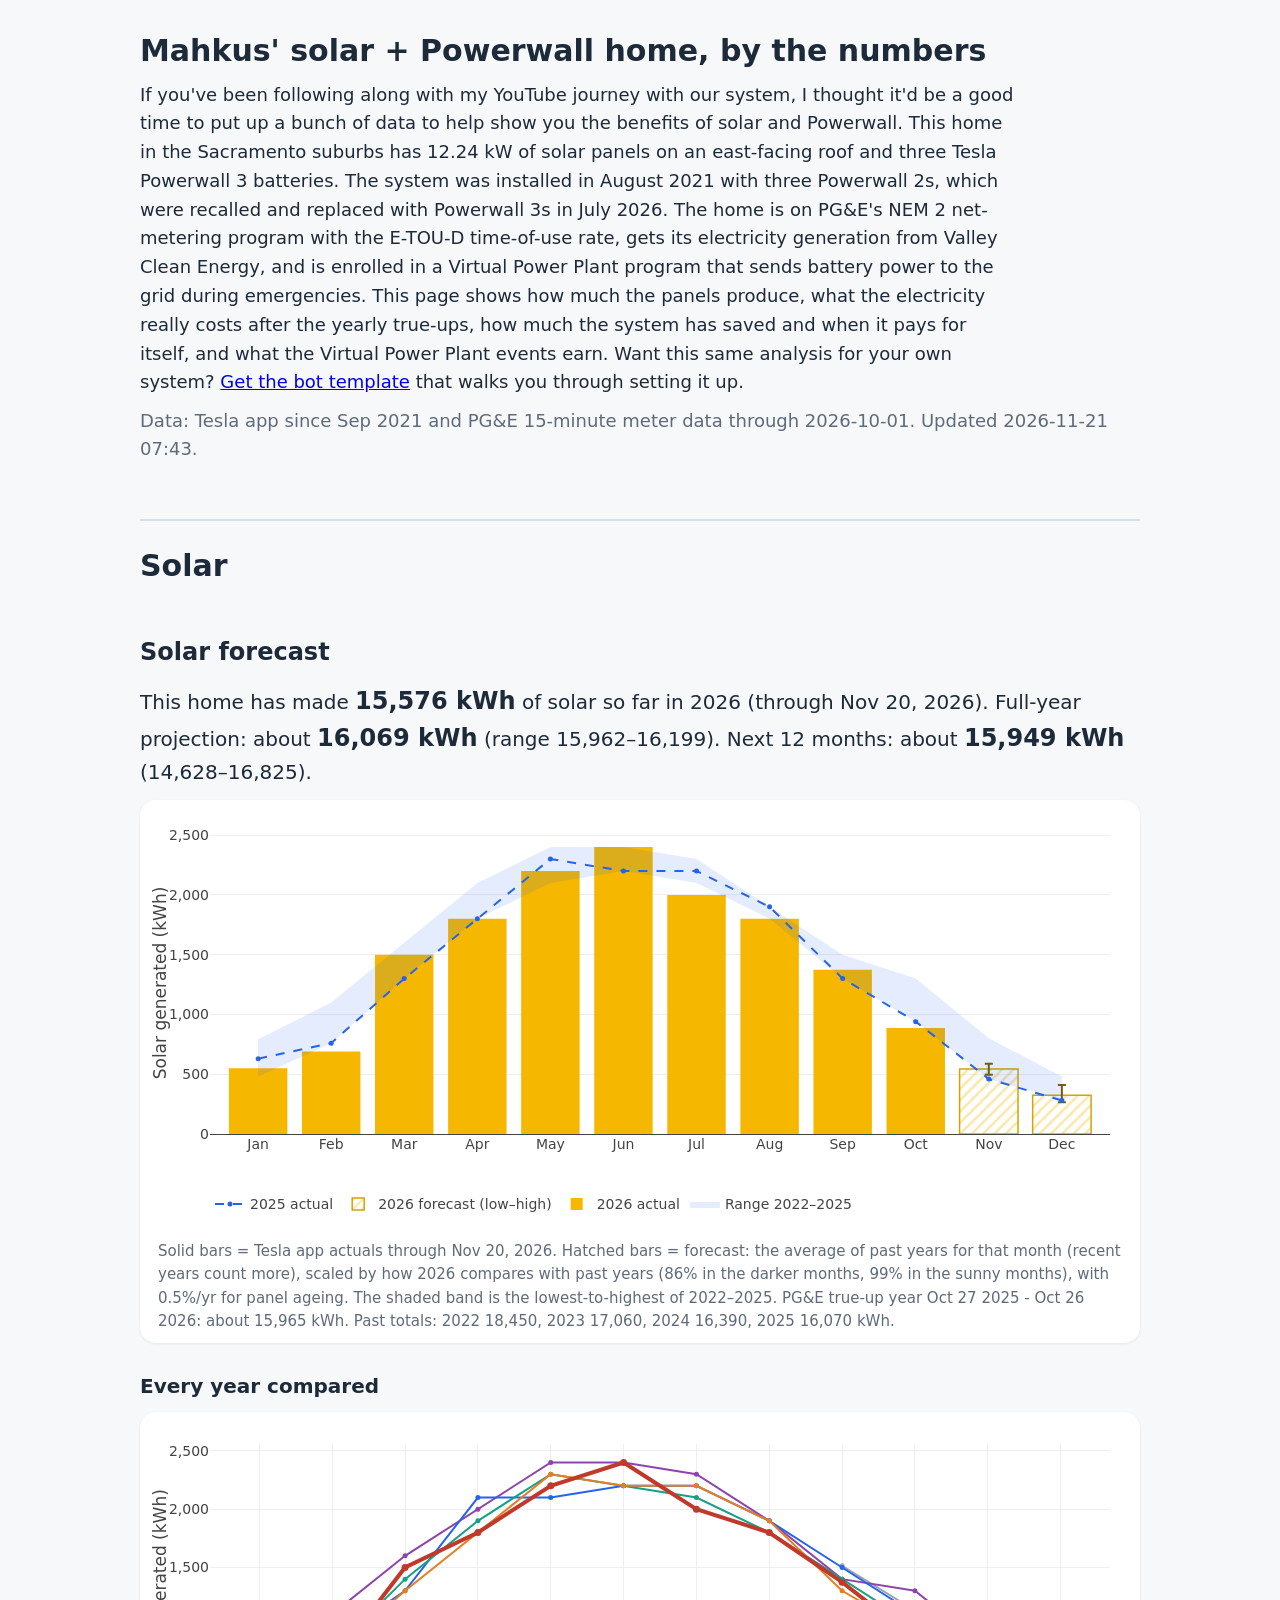
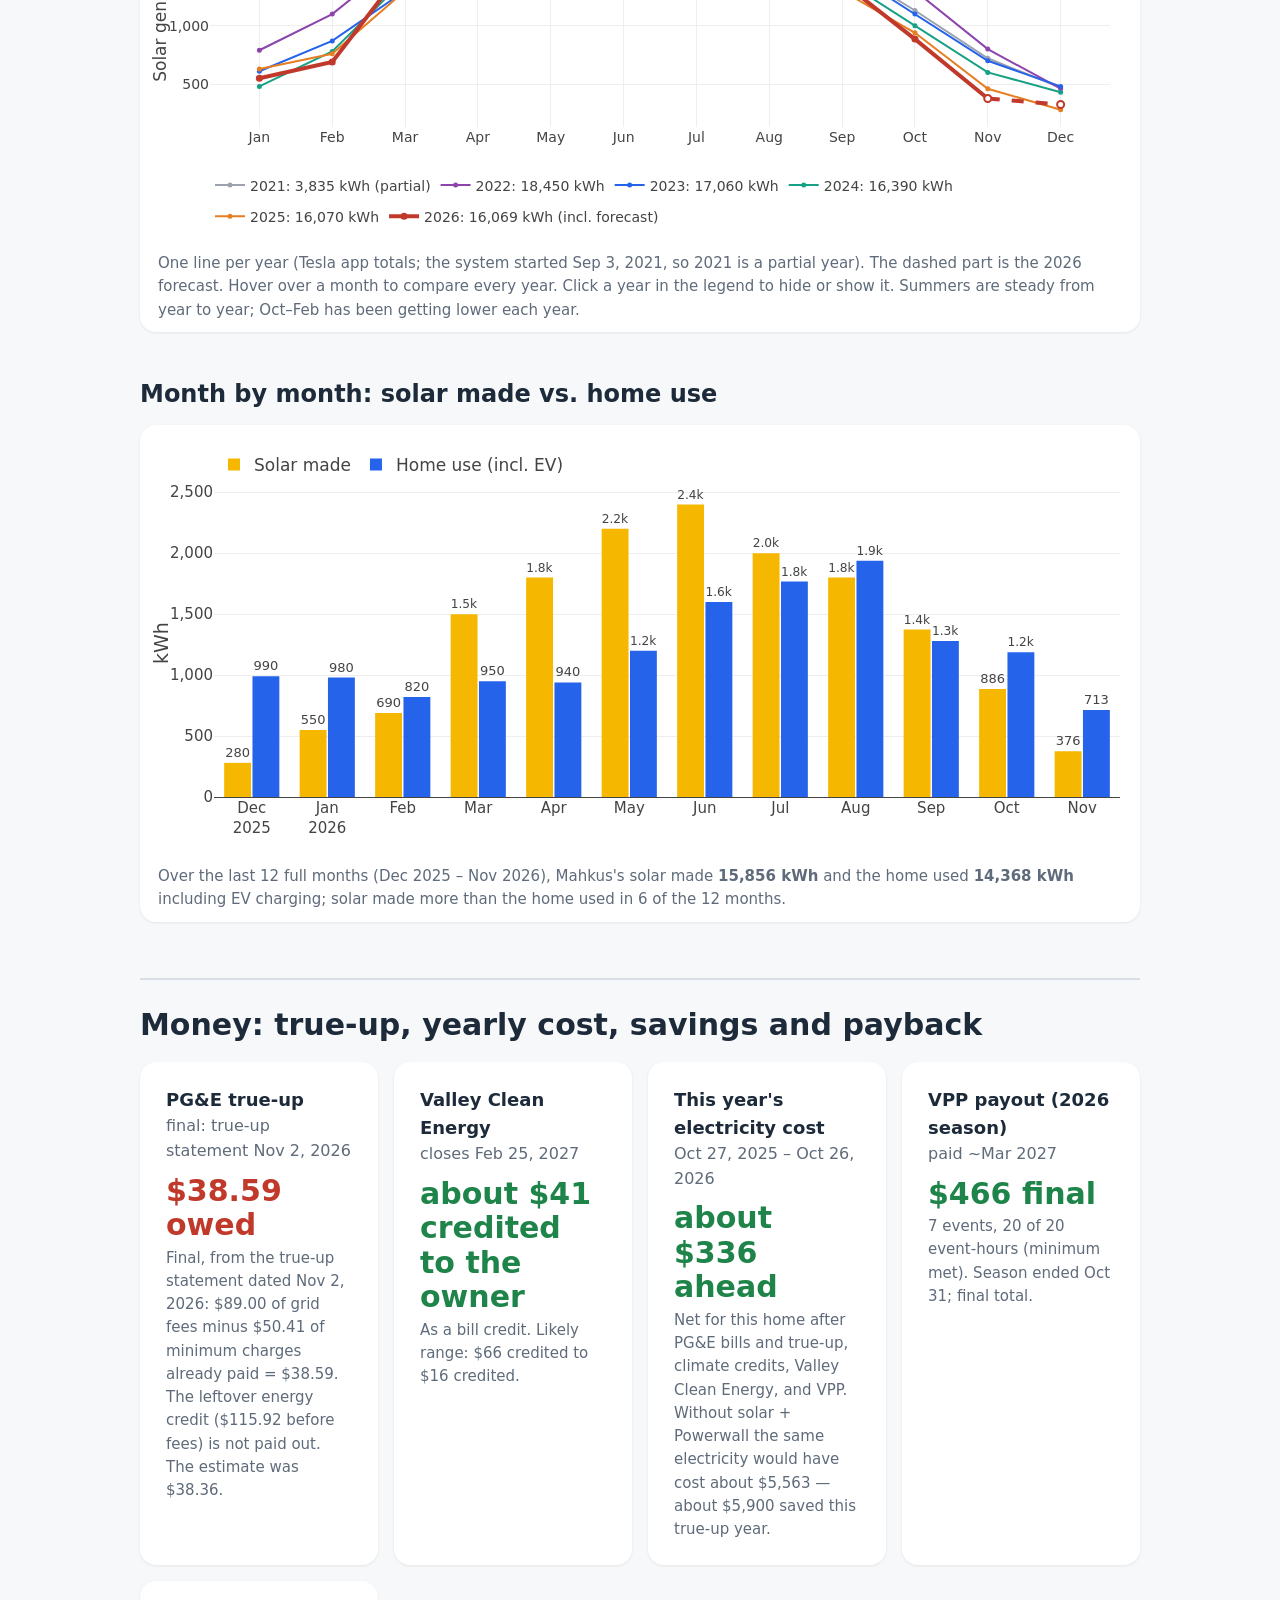
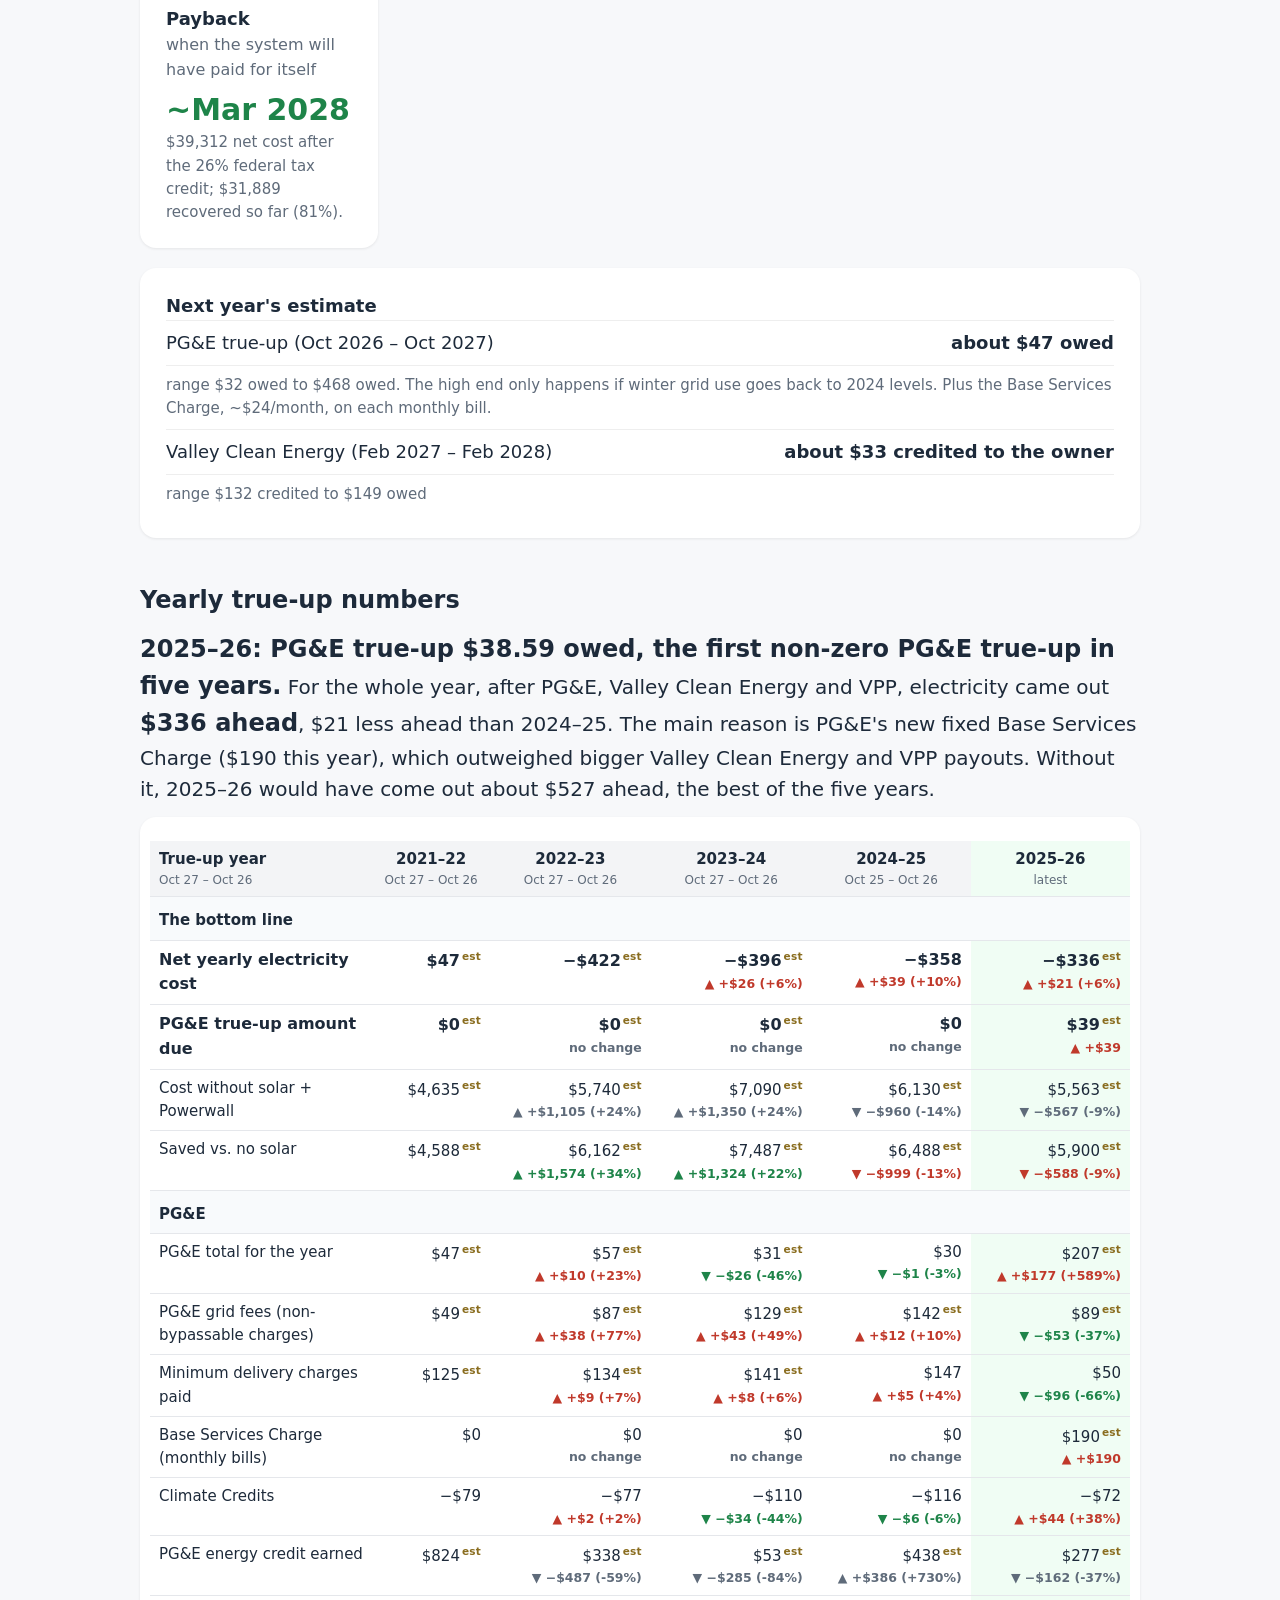
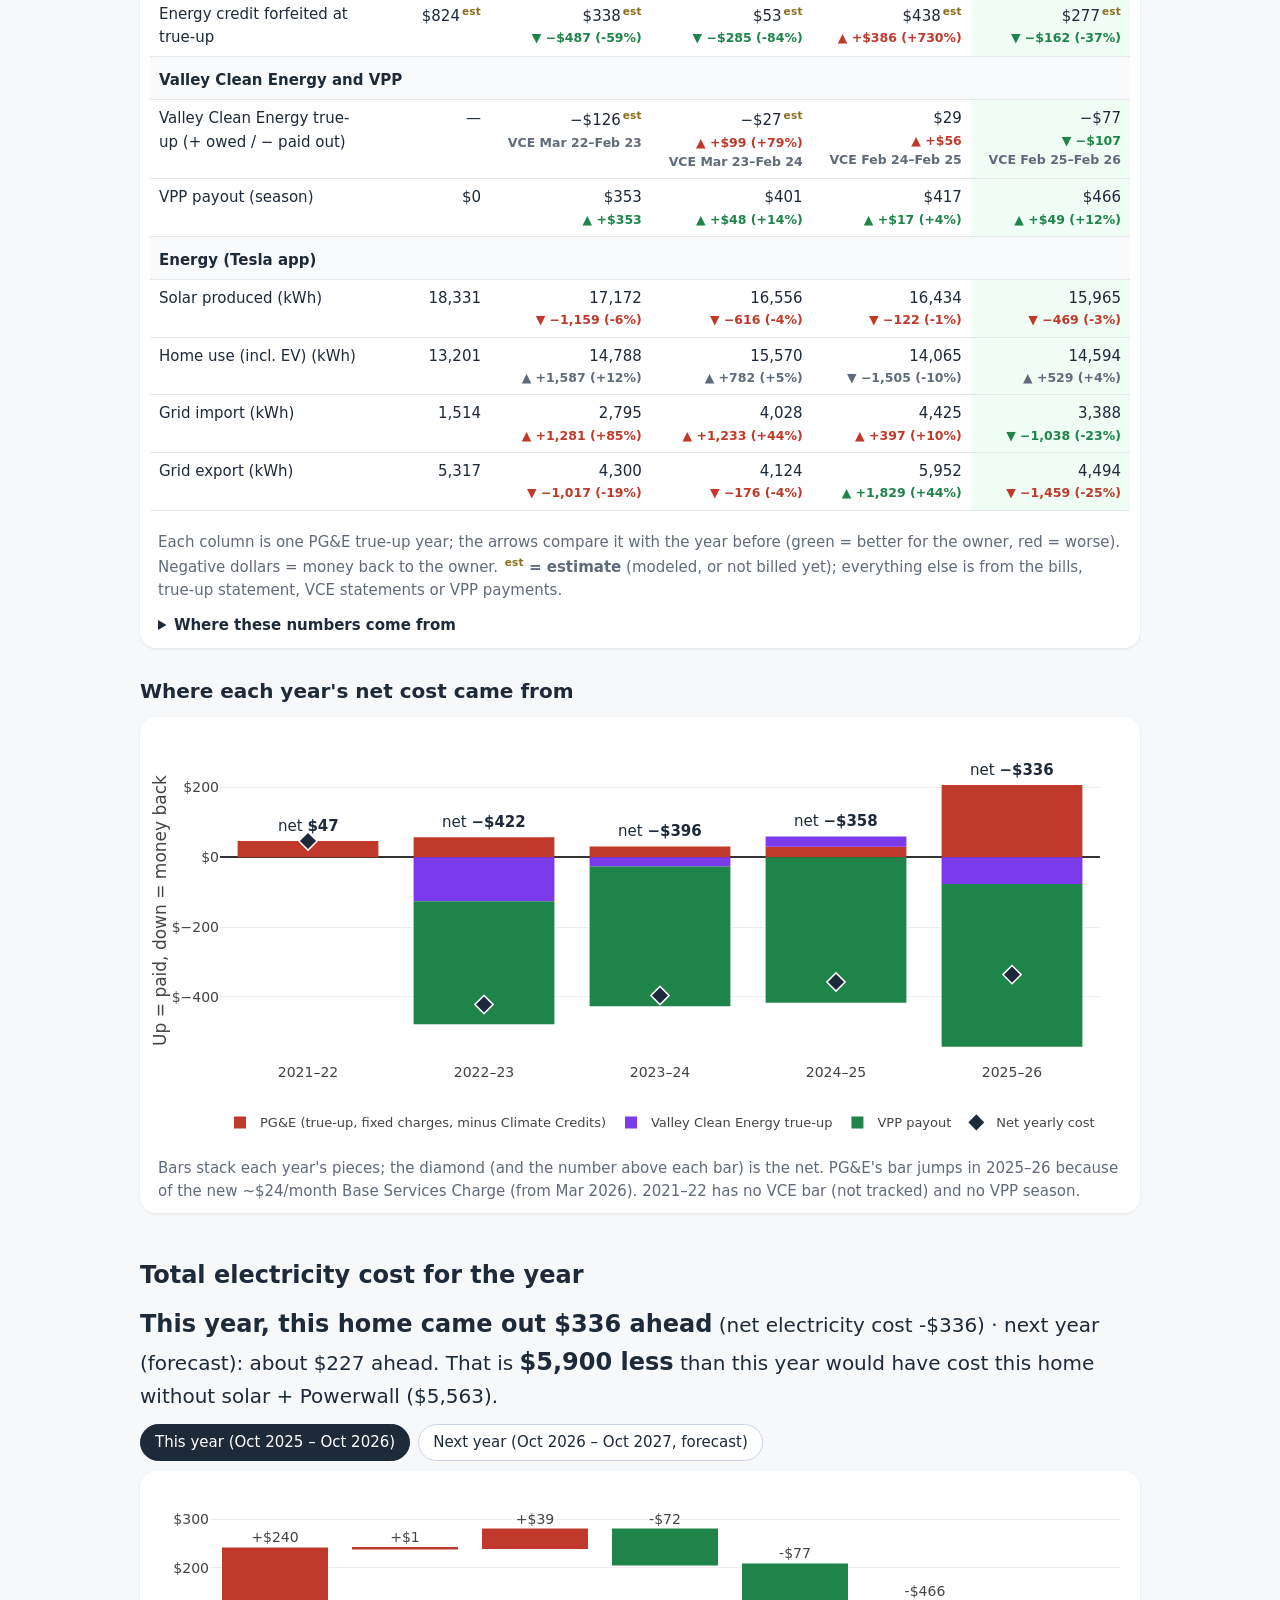
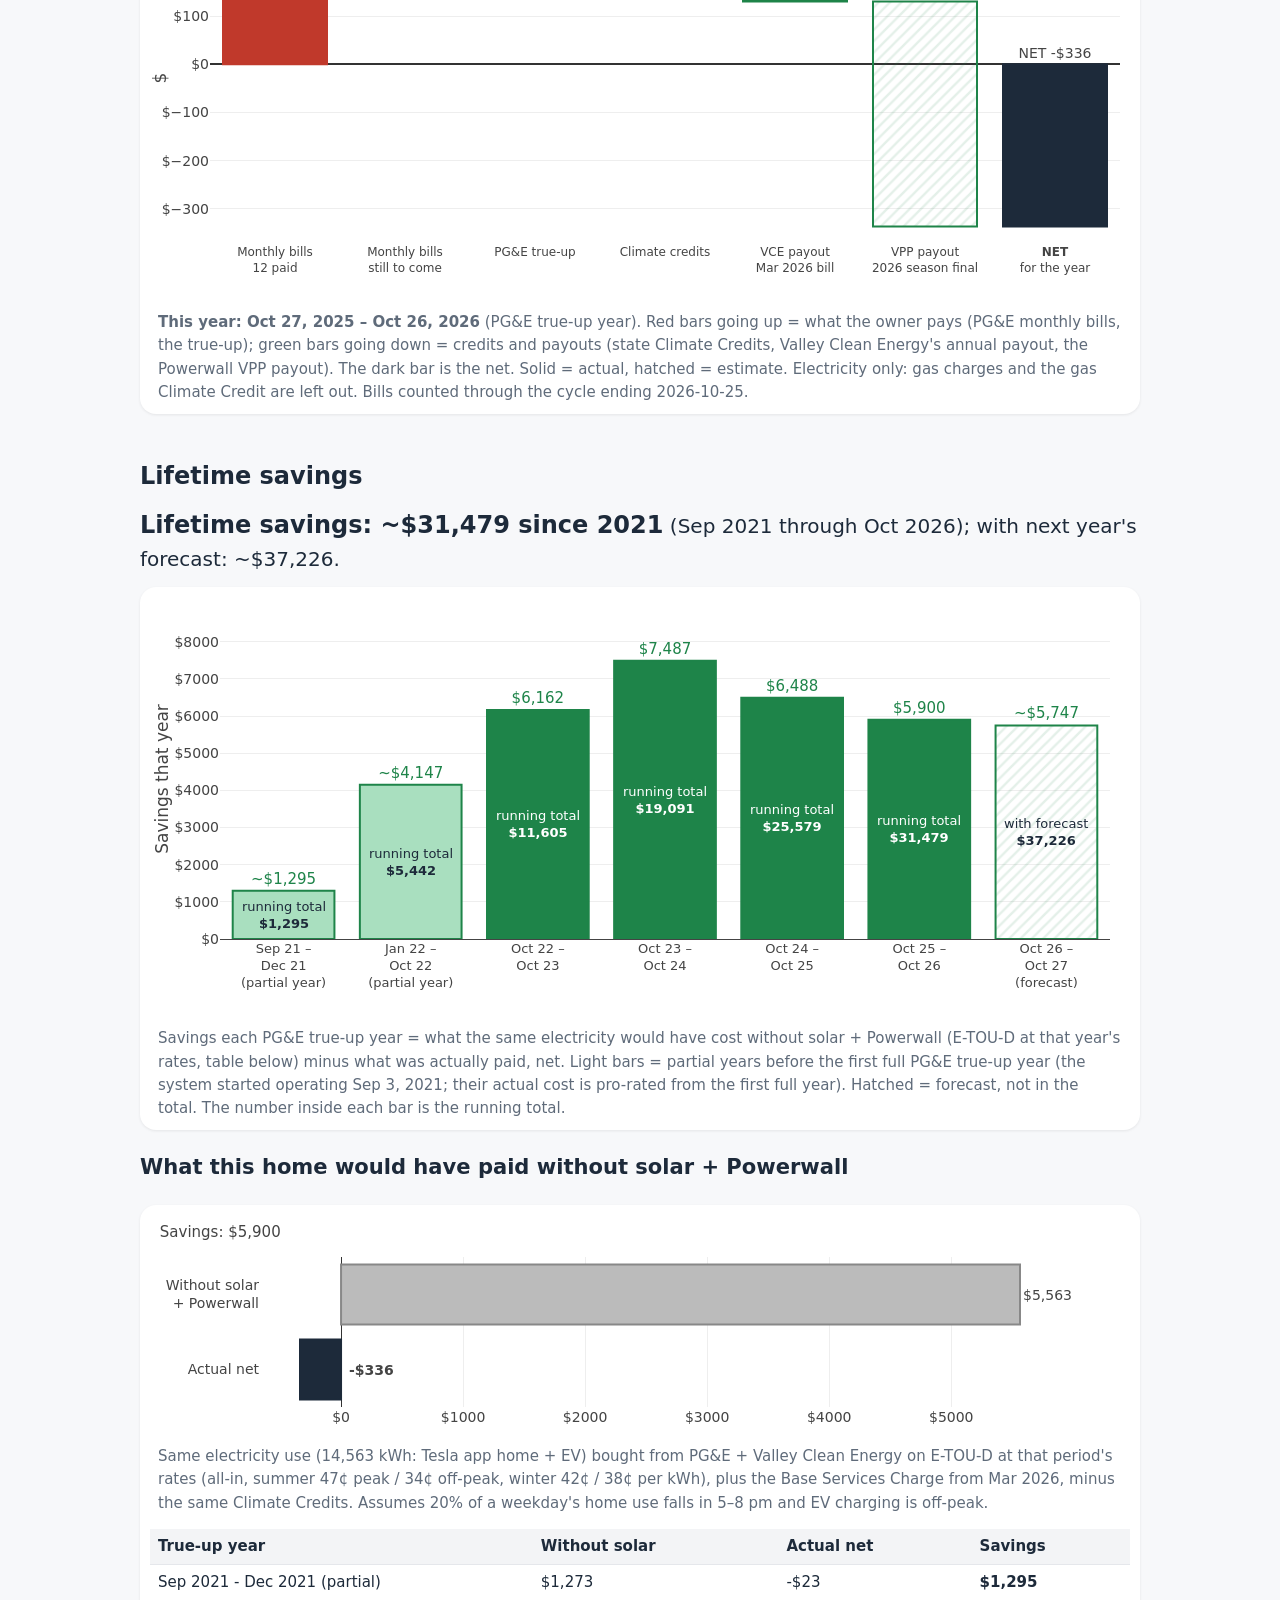
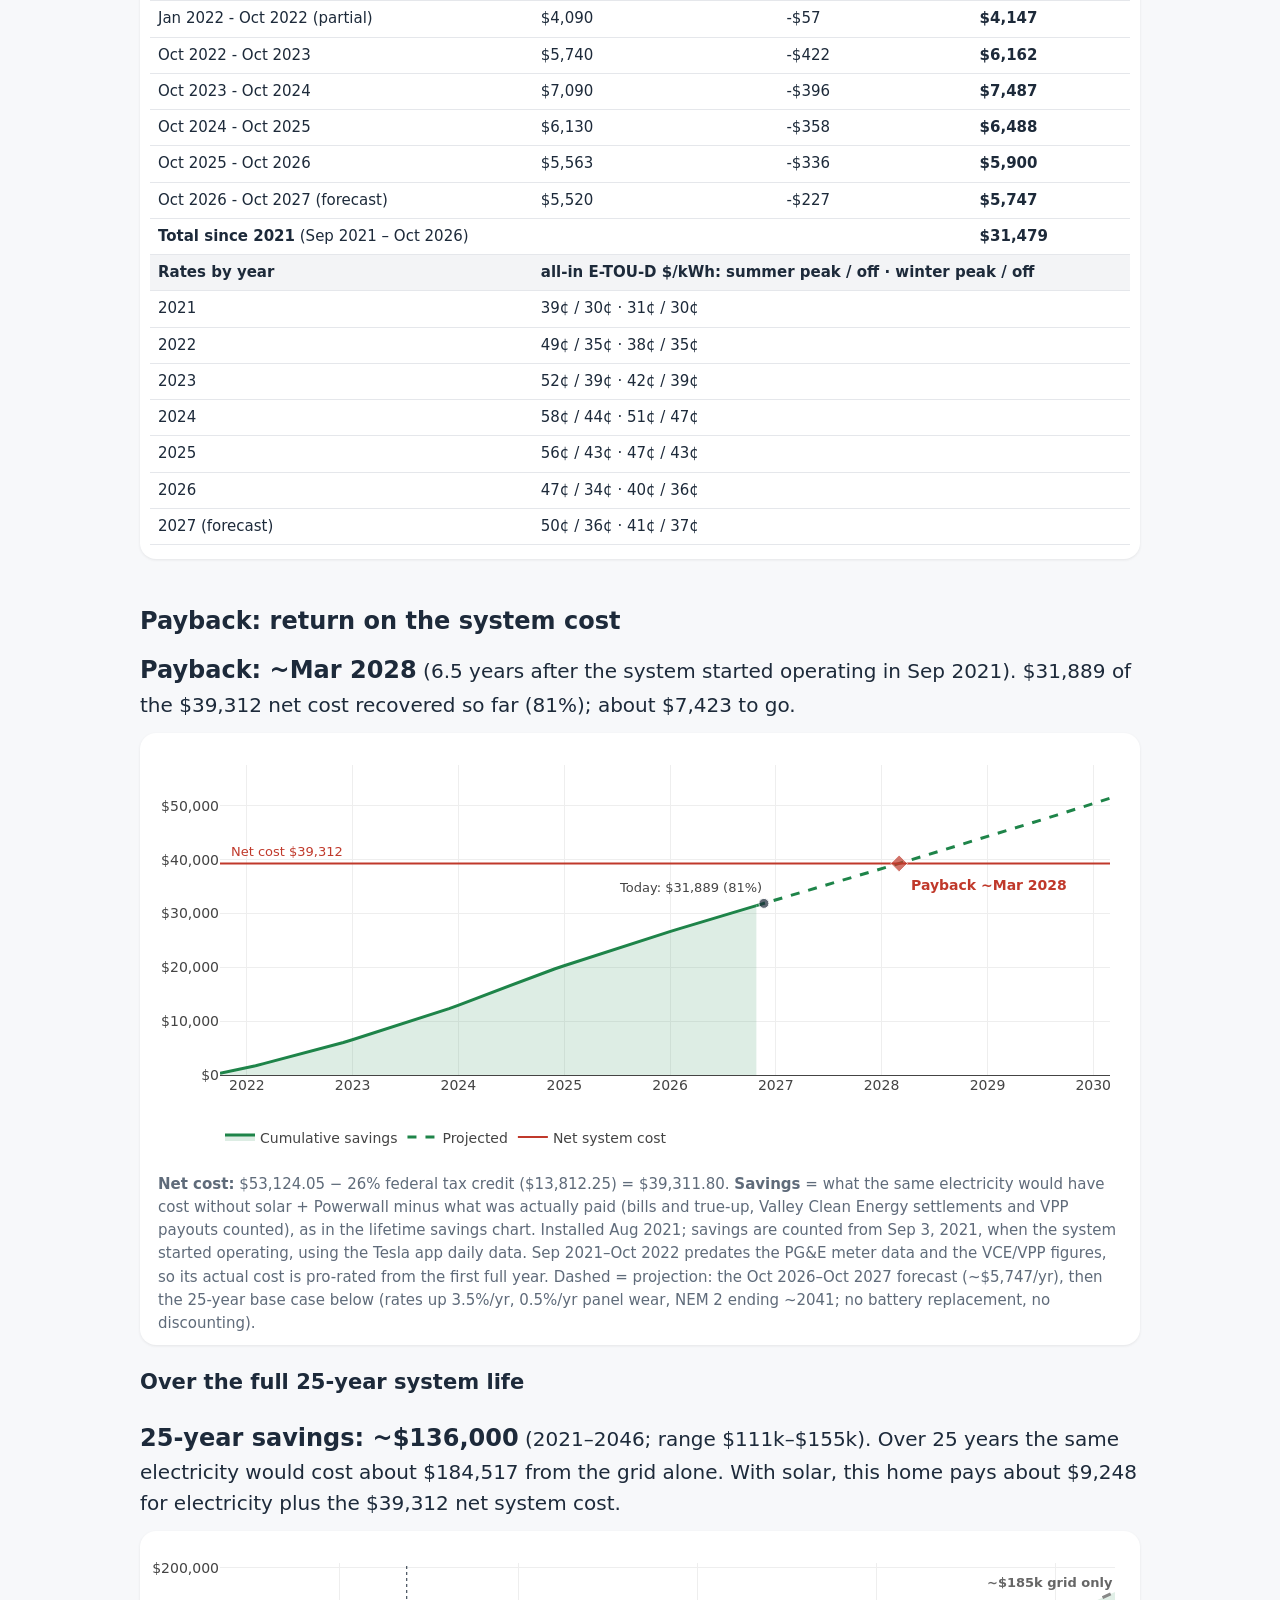
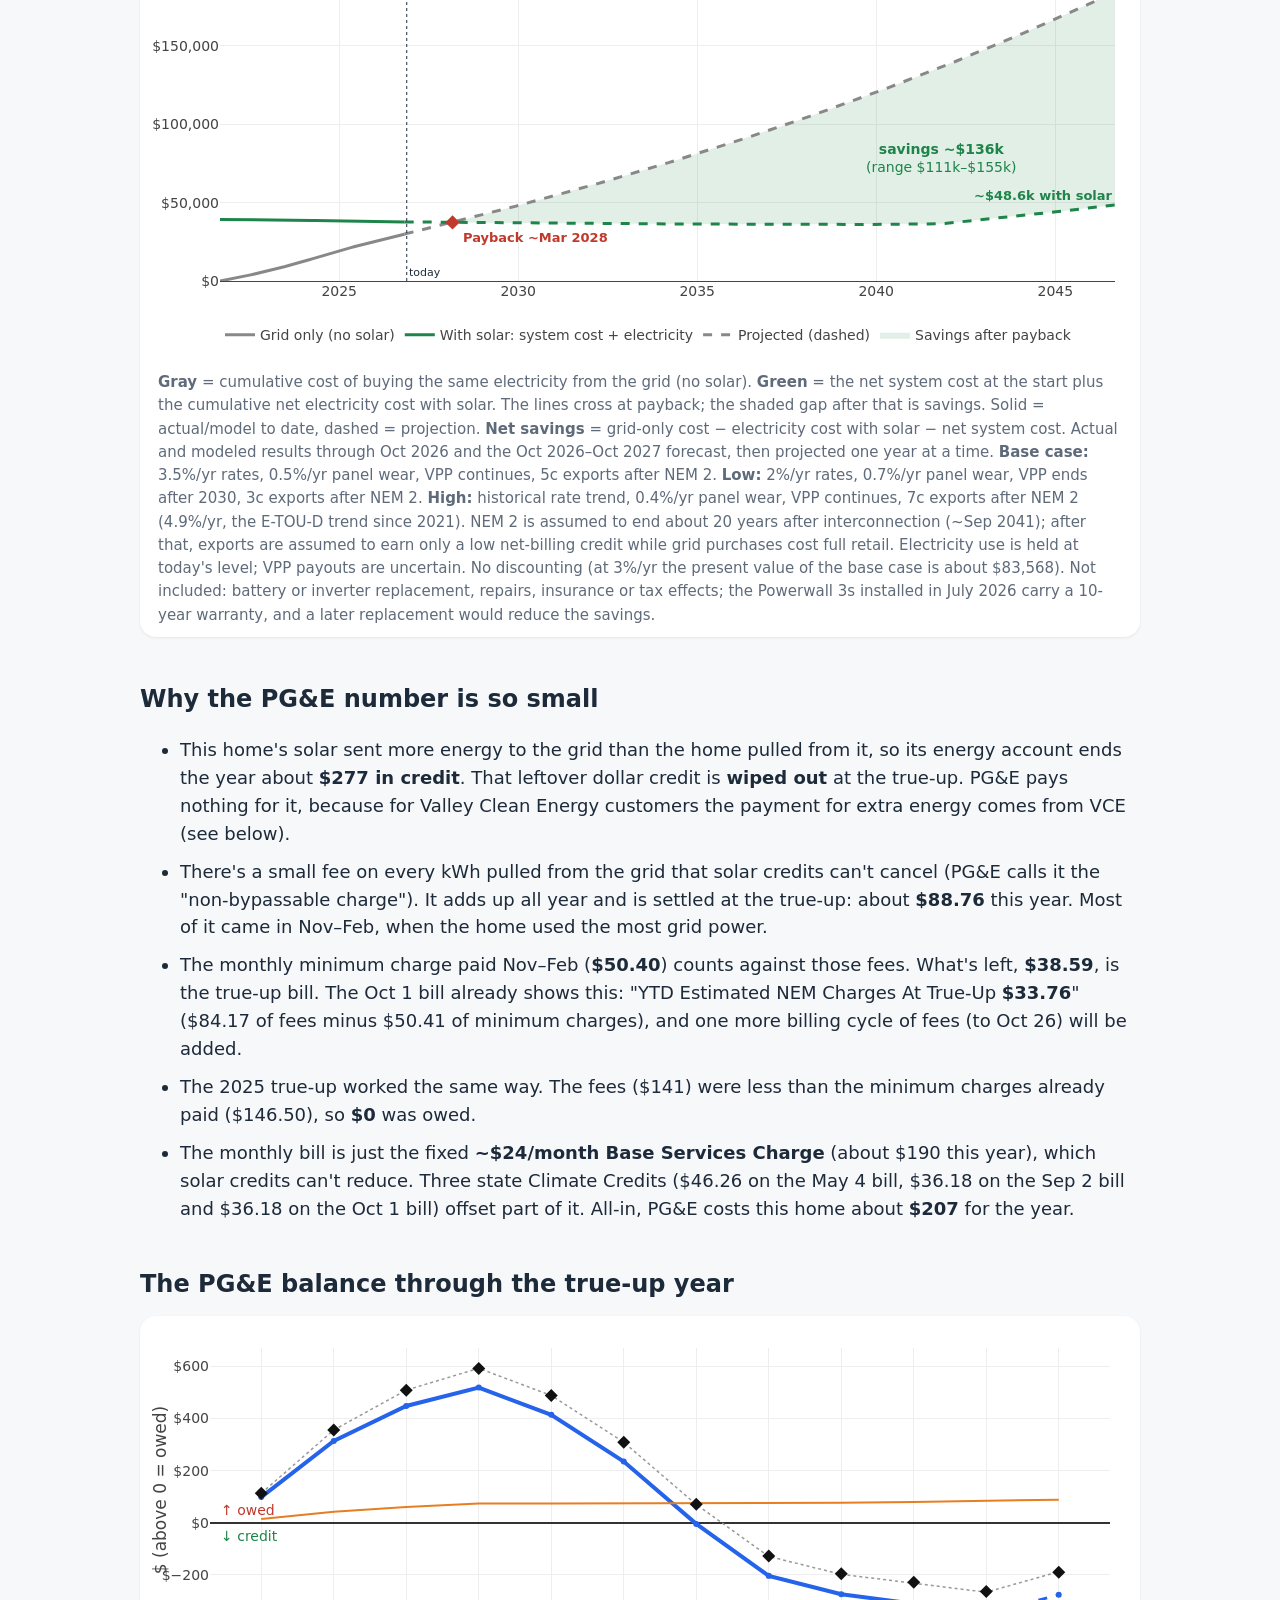
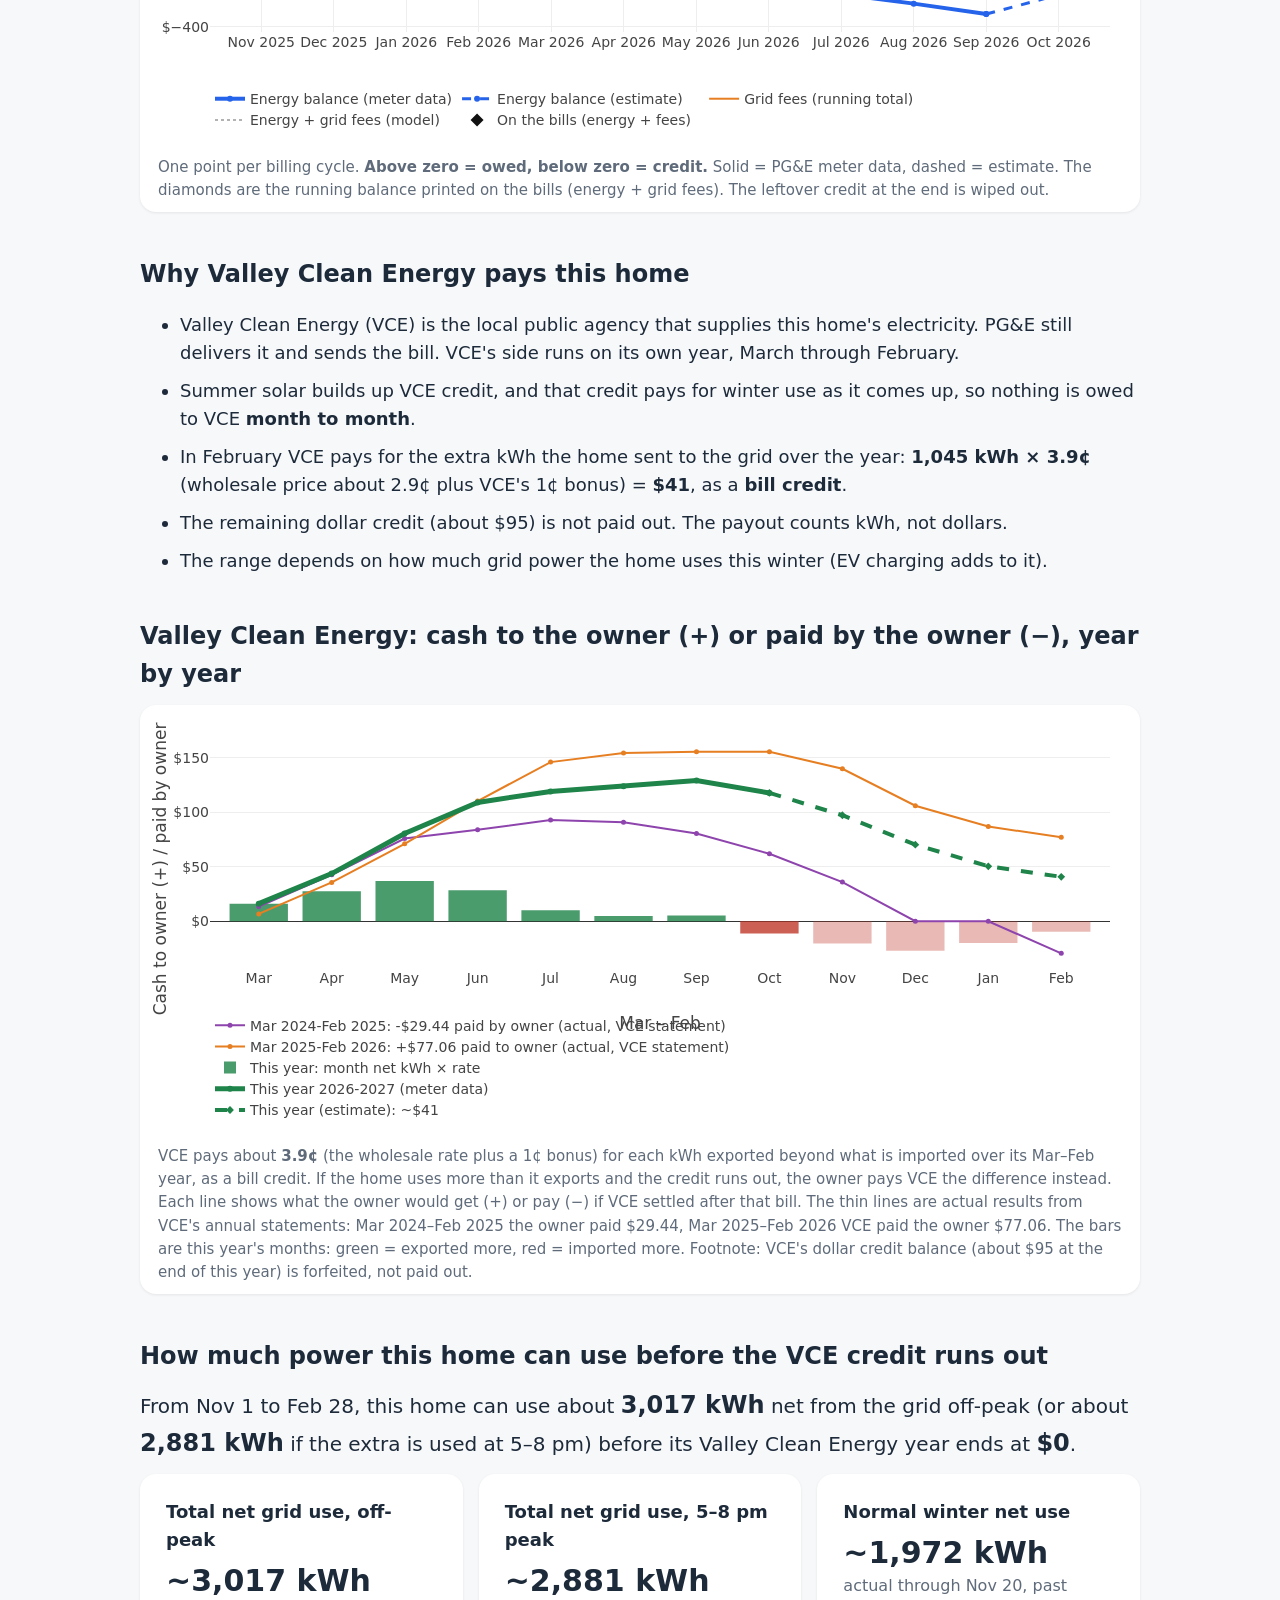
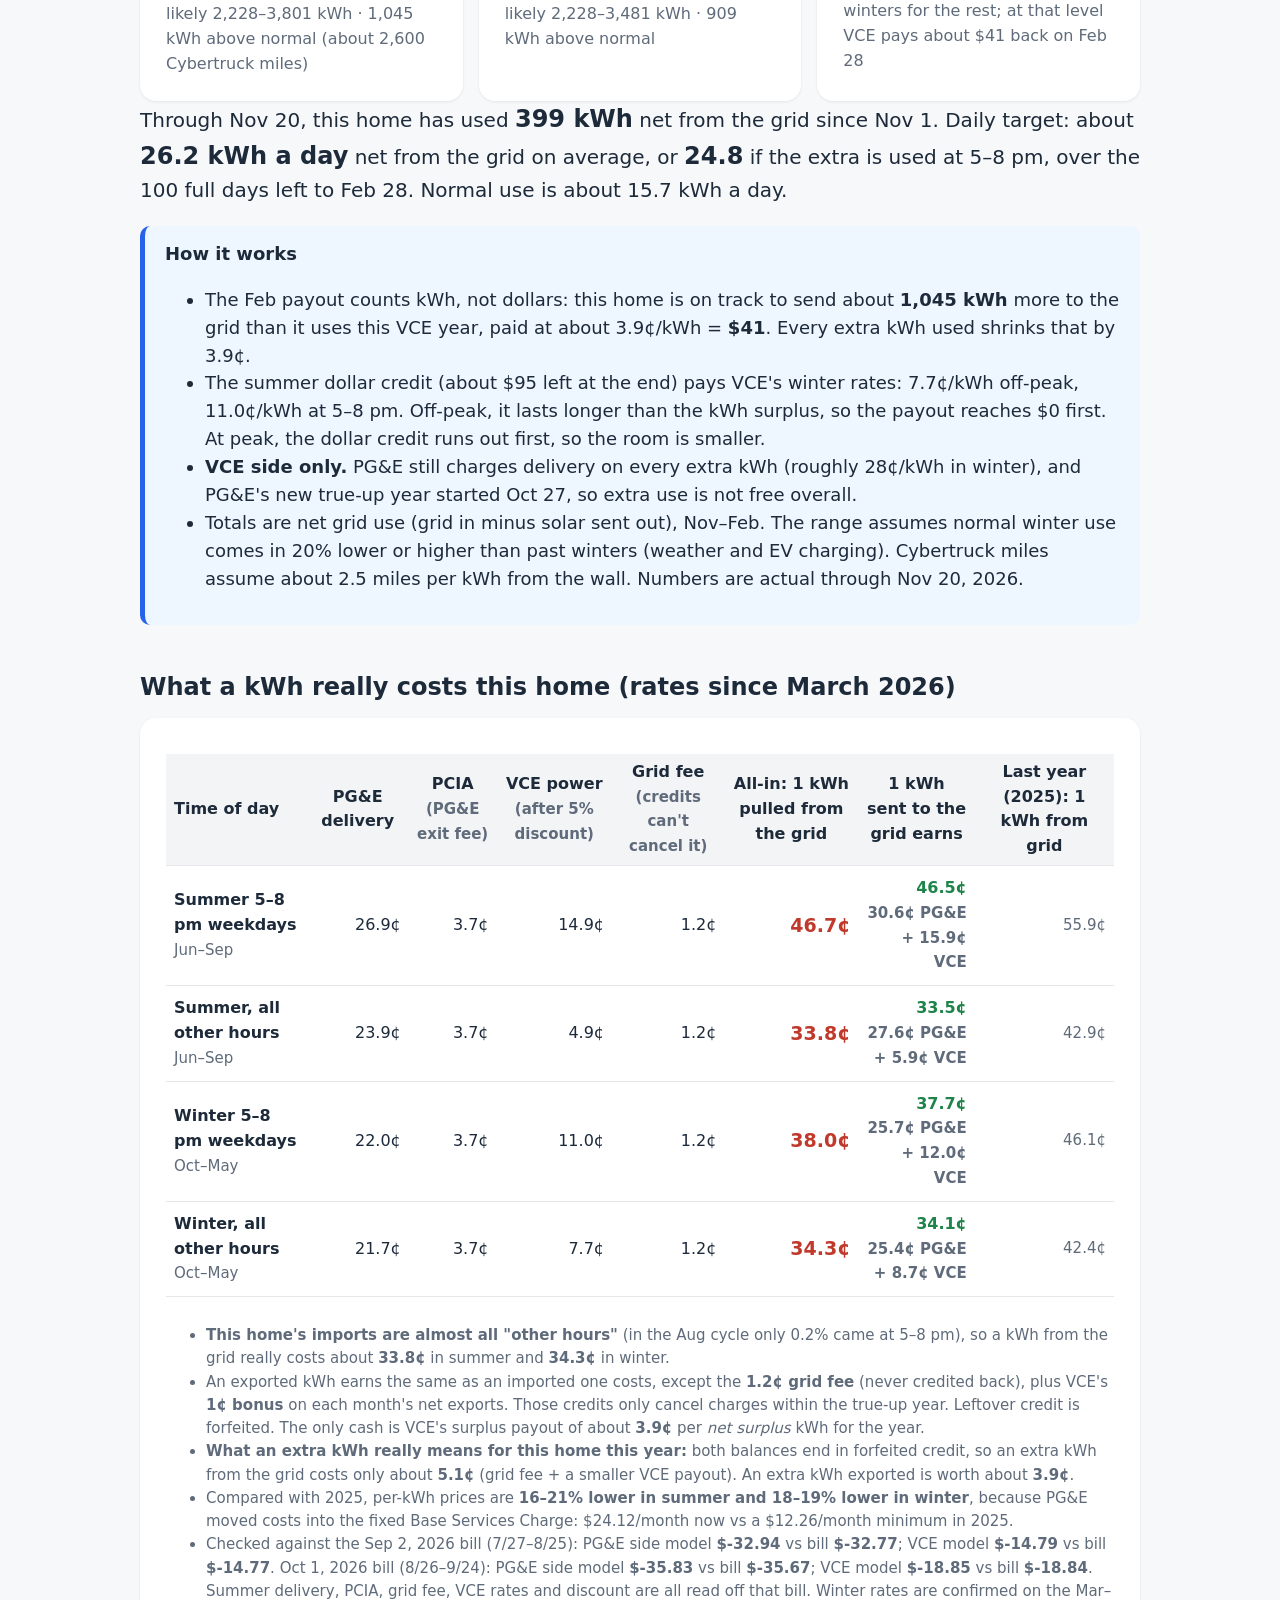
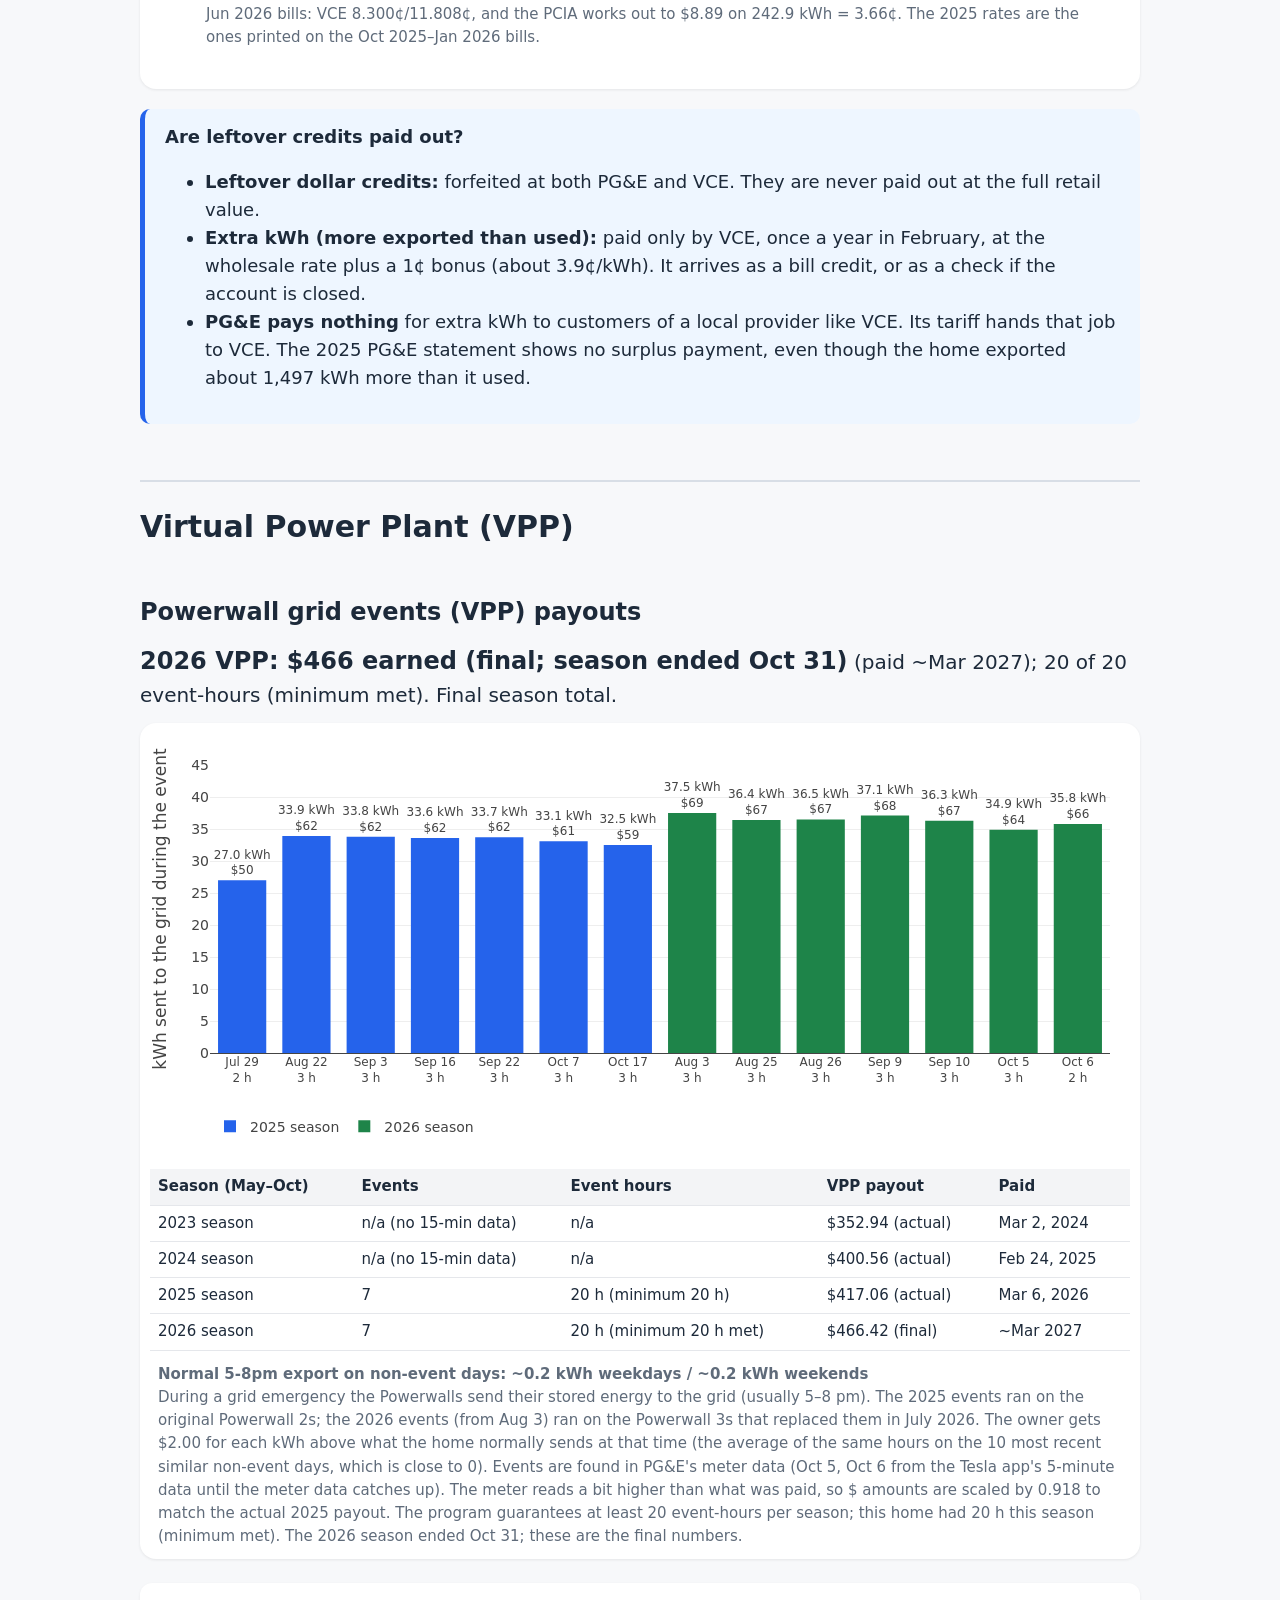
==== commit 94ef7814: "Update solar site with data through 2026-11-20" ====
--- a/solar/index.html
+++ b/solar/index.html
@@ -16,10 +16,10 @@
 <meta name="twitter:title" content="Mahkus' Solar &amp; Powerwalls - all the data you've been looking for">
 <meta name="twitter:description" content="12.24 kW of solar and three Tesla Powerwalls near Sacramento: real production, true-up costs, lifetime savings, payback and Virtual Power Plant payouts, all from the actual data.">
 <meta name="twitter:image" content="https://mahkusg.github.io/solar/assets/og_image.png">
-<link rel="stylesheet" href="assets/style.css?v=911b555785">
+<link rel="stylesheet" href="assets/style.css?v=7c278b4663">
 <script src="https://cdn.plot.ly/plotly-2.35.2.min.js" charset="utf-8"></script>
-<script src="data/site_data.js?v=911b555785"></script>
-<meta name="solar-build" content="911b555785">
+<script src="data/site_data.js?v=7c278b4663"></script>
+<meta name="solar-build" content="7c278b4663">
 </head>
 <body>
 <main>
@@ -117,25 +117,25 @@
 <!--VCEROOM:start-->
   <h2 id="vce-room">How much power this home can use before the VCE credit runs out</h2>
   <p class="solhead">From Nov&nbsp;1 to Feb&nbsp;28, this home can use about <b>3,017 kWh</b> net from the grid off-peak
-    (or about <b>2,880 kWh</b> if the extra is used at 5&ndash;8&nbsp;pm) before its Valley Clean Energy year ends at <b>$0</b>.</p>
+    (or about <b>2,881 kWh</b> if the extra is used at 5&ndash;8&nbsp;pm) before its Valley Clean Energy year ends at <b>$0</b>.</p>
   <div class="cards">
     <div class="card"><div class="t">Total net grid use, off-peak</div><div class="big">~3,017 kWh</div>
-      <div class="when">likely 2,229&ndash;3,801 kWh &middot; 1,047 kWh above normal (about 2,600 Cybertruck miles)</div></div>
-    <div class="card"><div class="t">Total net grid use, 5&ndash;8 pm peak</div><div class="big">~2,880 kWh</div>
-      <div class="when">likely 2,229&ndash;3,480 kWh &middot; 910 kWh above normal</div></div>
-    <div class="card"><div class="t">Normal winter net use</div><div class="big">~1,970 kWh</div>
-      <div class="when">actual through Nov 19, past winters for the rest; at that level VCE pays about $41 back on Feb 28</div></div>
+      <div class="when">likely 2,228&ndash;3,801 kWh &middot; 1,045 kWh above normal (about 2,600 Cybertruck miles)</div></div>
+    <div class="card"><div class="t">Total net grid use, 5&ndash;8 pm peak</div><div class="big">~2,881 kWh</div>
+      <div class="when">likely 2,228&ndash;3,481 kWh &middot; 909 kWh above normal</div></div>
+    <div class="card"><div class="t">Normal winter net use</div><div class="big">~1,972 kWh</div>
+      <div class="when">actual through Nov 20, past winters for the rest; at that level VCE pays about $41 back on Feb 28</div></div>
   </div>
-  <p class="solhead">Through Nov 19, this home has used <b>380 kWh</b> net from the grid since Nov 1. Daily target: about <b>26.1 kWh a day</b> net from the grid on average, or <b>24.7</b> if the extra is used at 5&ndash;8&nbsp;pm,
-    over the 101 full days left to Feb&nbsp;28. Normal use is about 15.7 kWh a day.</p>
+  <p class="solhead">Through Nov 20, this home has used <b>399 kWh</b> net from the grid since Nov 1. Daily target: about <b>26.2 kWh a day</b> net from the grid on average, or <b>24.8</b> if the extra is used at 5&ndash;8&nbsp;pm,
+    over the 100 full days left to Feb&nbsp;28. Normal use is about 15.7 kWh a day.</p>
   <div class="callout"><b>How it works</b><ul>
-    <li>The Feb payout counts kWh, not dollars: this home is on track to send about <b>1,047 kWh</b> more to the grid than it uses this VCE year,
+    <li>The Feb payout counts kWh, not dollars: this home is on track to send about <b>1,045 kWh</b> more to the grid than it uses this VCE year,
       paid at about 3.9&cent;/kWh = <b>$41</b>. Every extra kWh used shrinks that by 3.9&cent;.</li>
     <li>The summer dollar credit (about $95 left at the end) pays VCE's winter rates: 7.7&cent;/kWh off-peak, 11.0&cent;/kWh at 5&ndash;8&nbsp;pm.
       Off-peak, it lasts longer than the kWh surplus, so the payout reaches $0 first. At peak, the dollar credit runs out first, so the room is smaller.</li>
     <li><b>VCE side only.</b> PG&amp;E still charges delivery on every extra kWh (roughly 28&cent;/kWh in winter), and PG&amp;E's new true-up year started Oct 27, so extra use is not free overall.</li>
     <li>Totals are net grid use (grid in minus solar sent out), Nov&ndash;Feb. The range assumes normal winter use comes in 20% lower or higher than past winters (weather and EV charging). Cybertruck miles assume about 2.5 miles per kWh from the wall.
-      Numbers are actual through Nov 19, 2026.</li>
+      Numbers are actual through Nov 20, 2026.</li>
   </ul></div>
 <!--VCEROOM:end-->
 
@@ -152,6 +152,6 @@
   <details><summary>How this was estimated</summary><ul id="assump"></ul><p class="small" id="verdict"></p></details>
   <p class="small foot" id="foot"></p>
 </main>
-<script src="assets/app.js?v=911b555785"></script>
+<script src="assets/app.js?v=7c278b4663"></script>
 </body>
 </html>
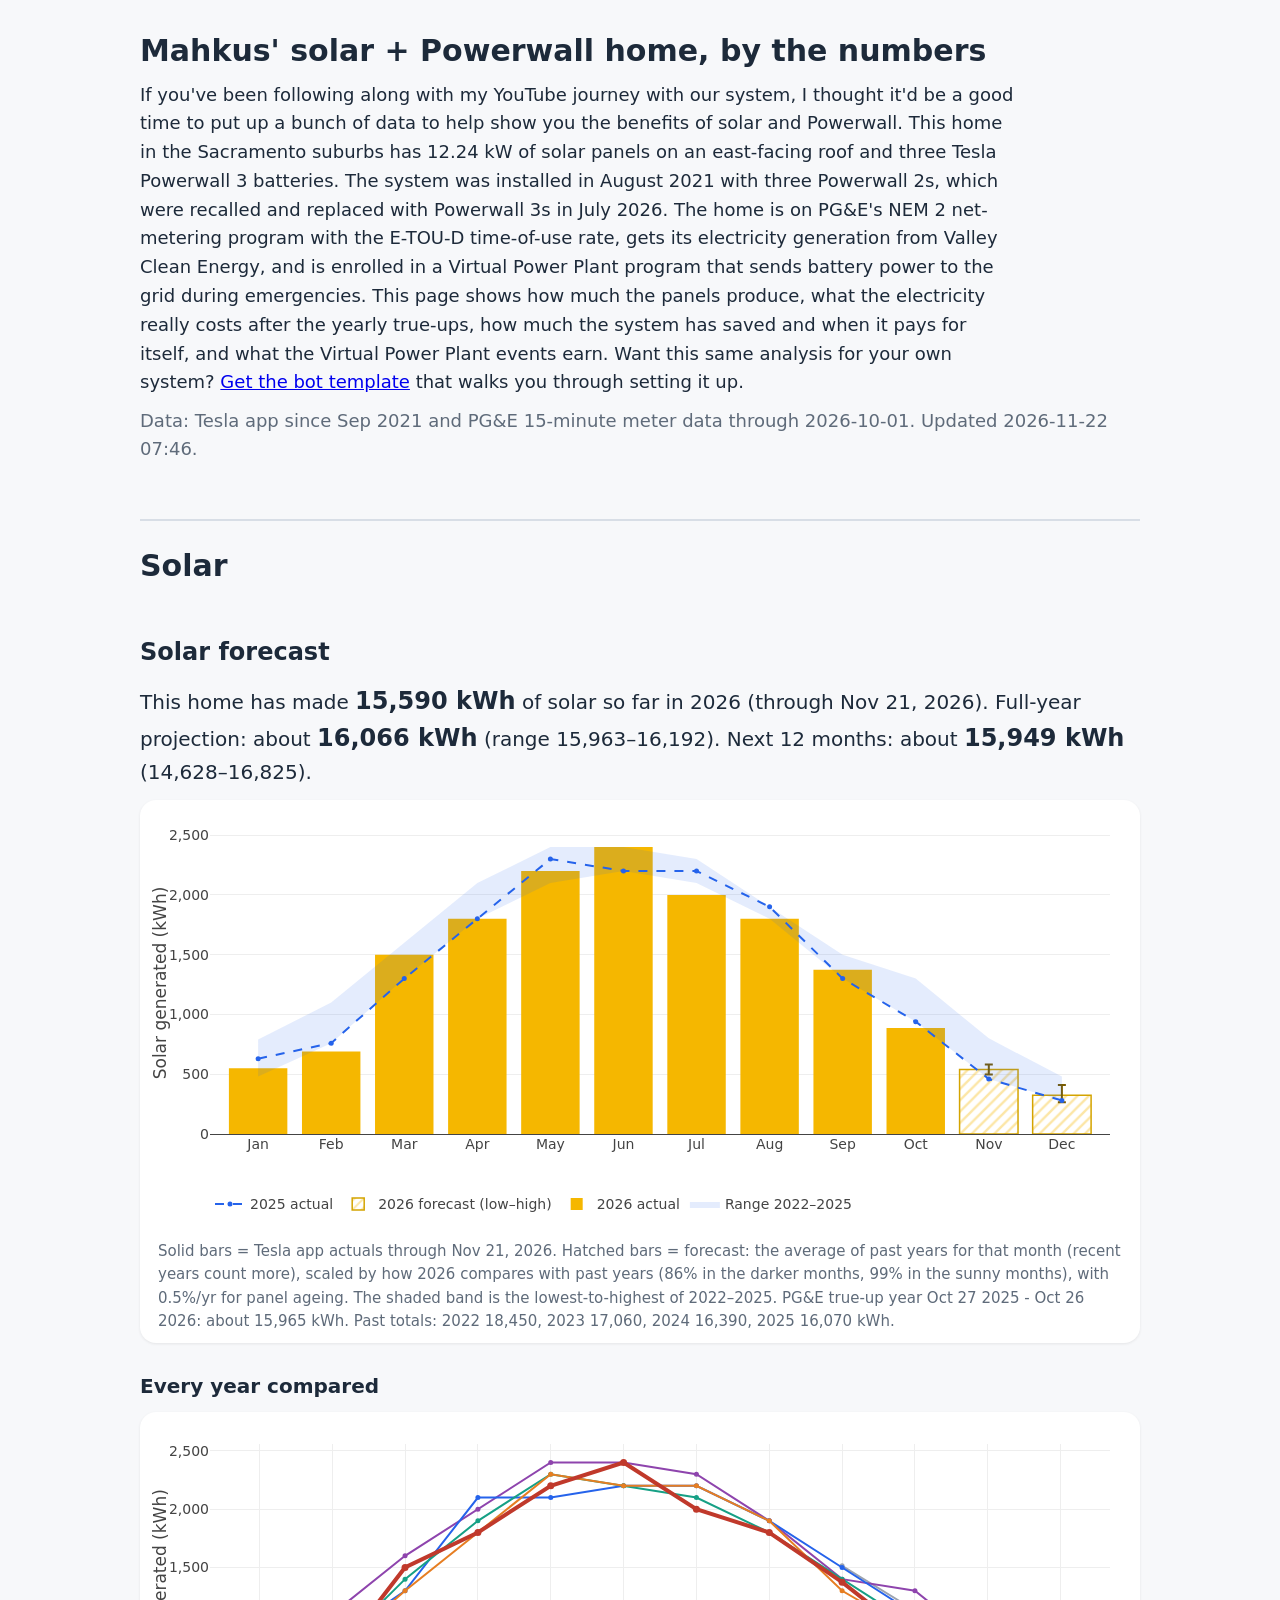
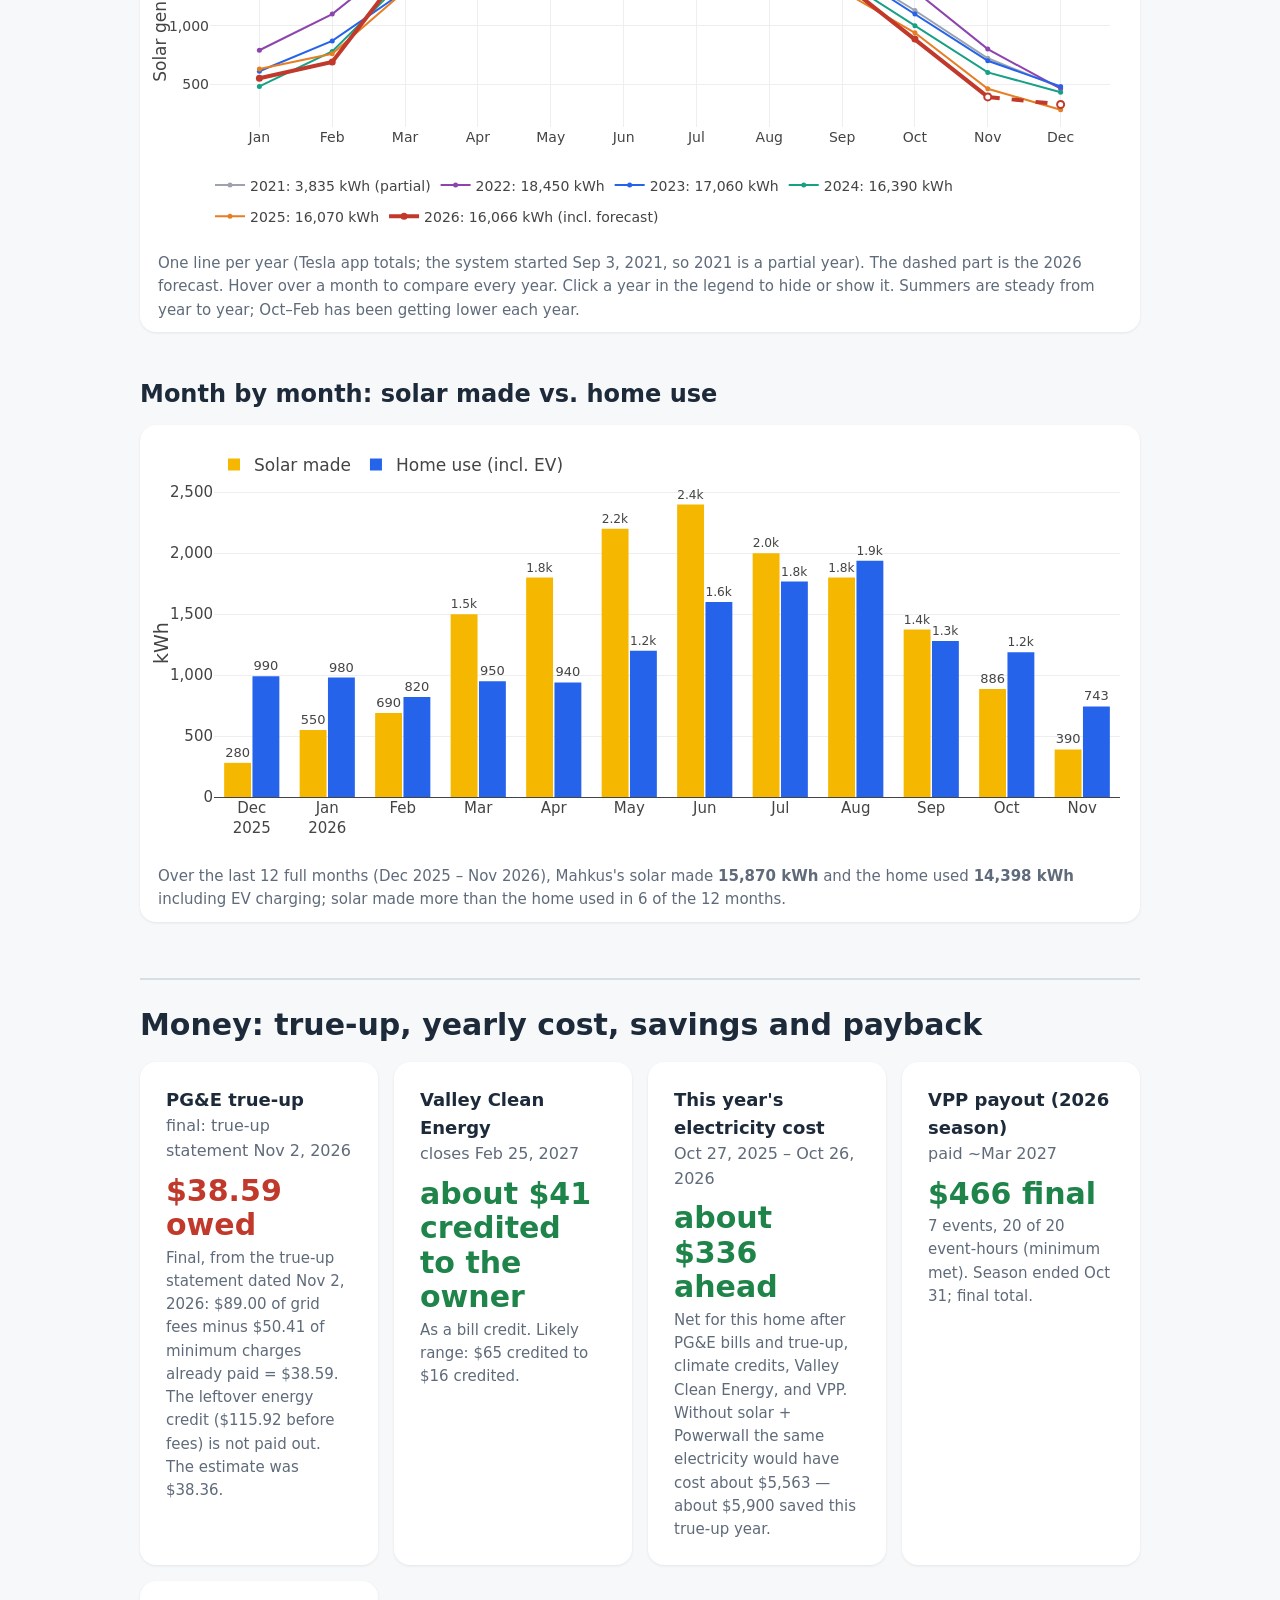
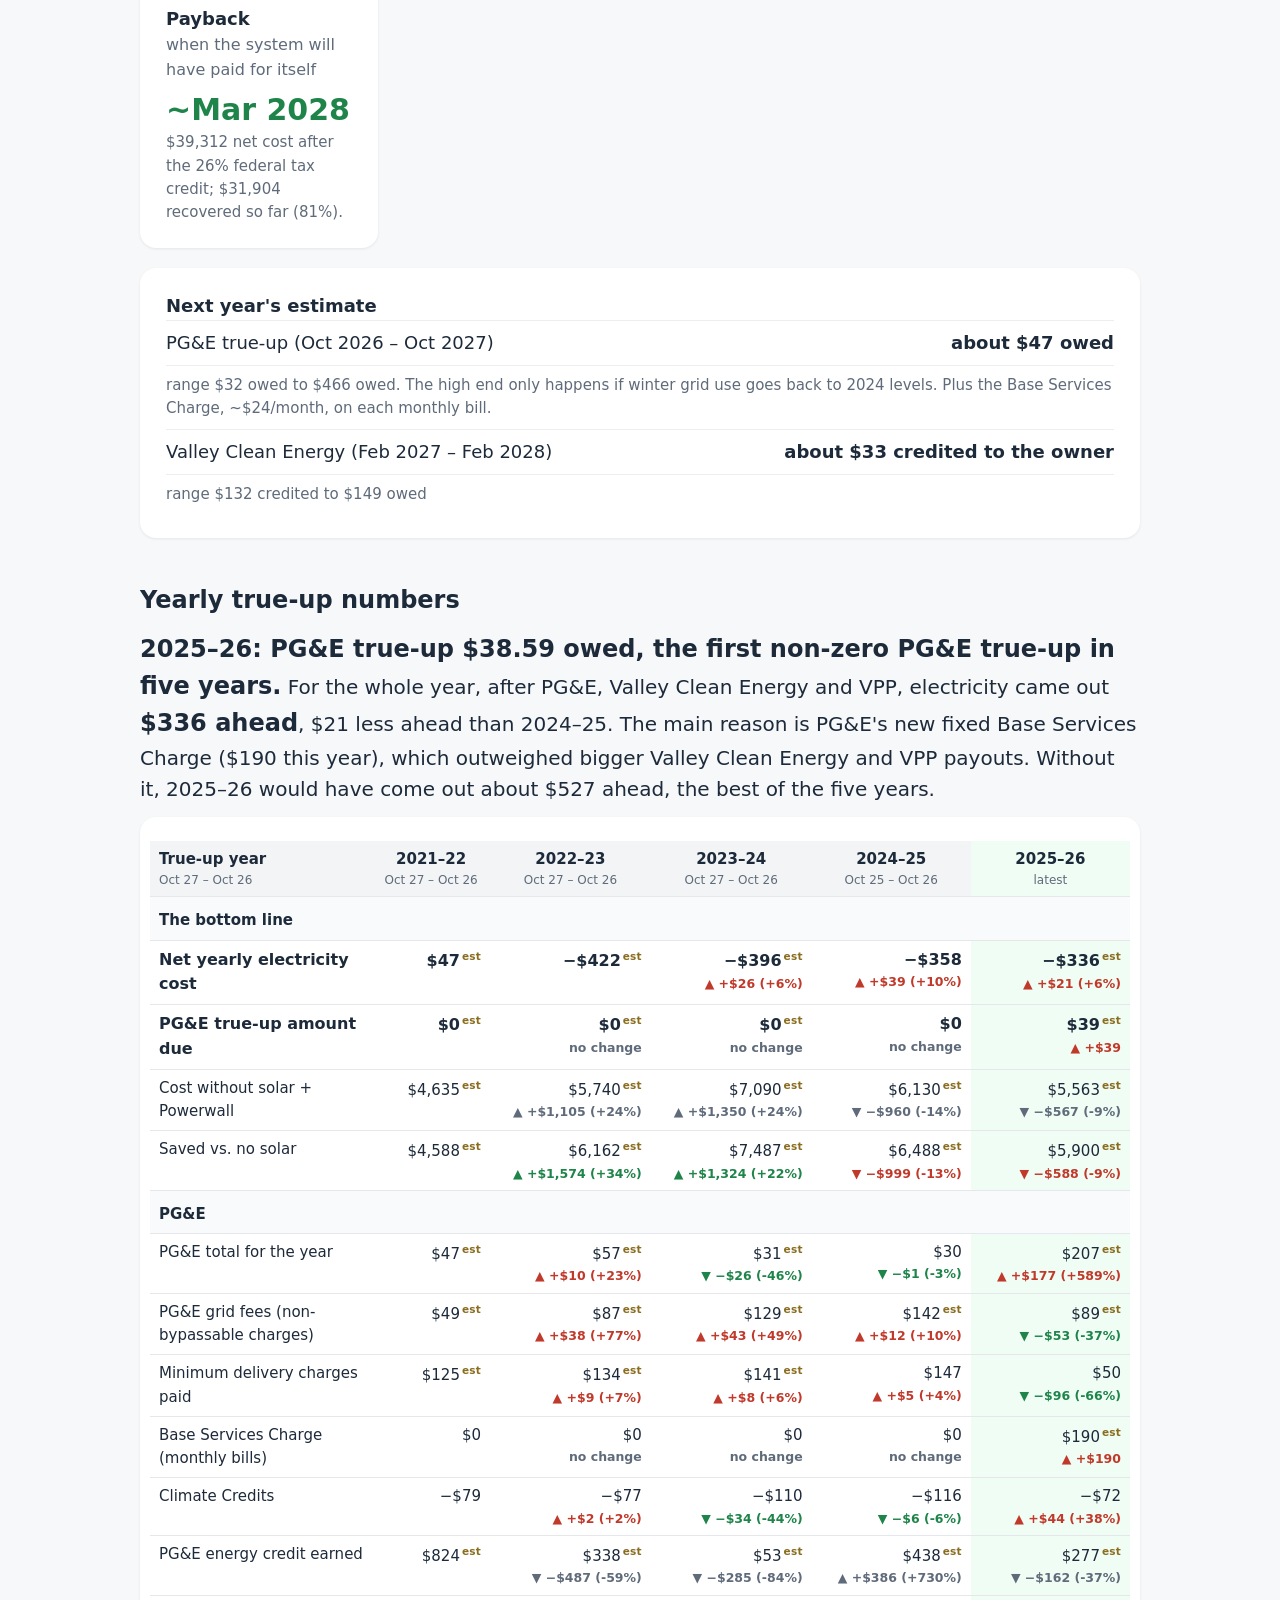
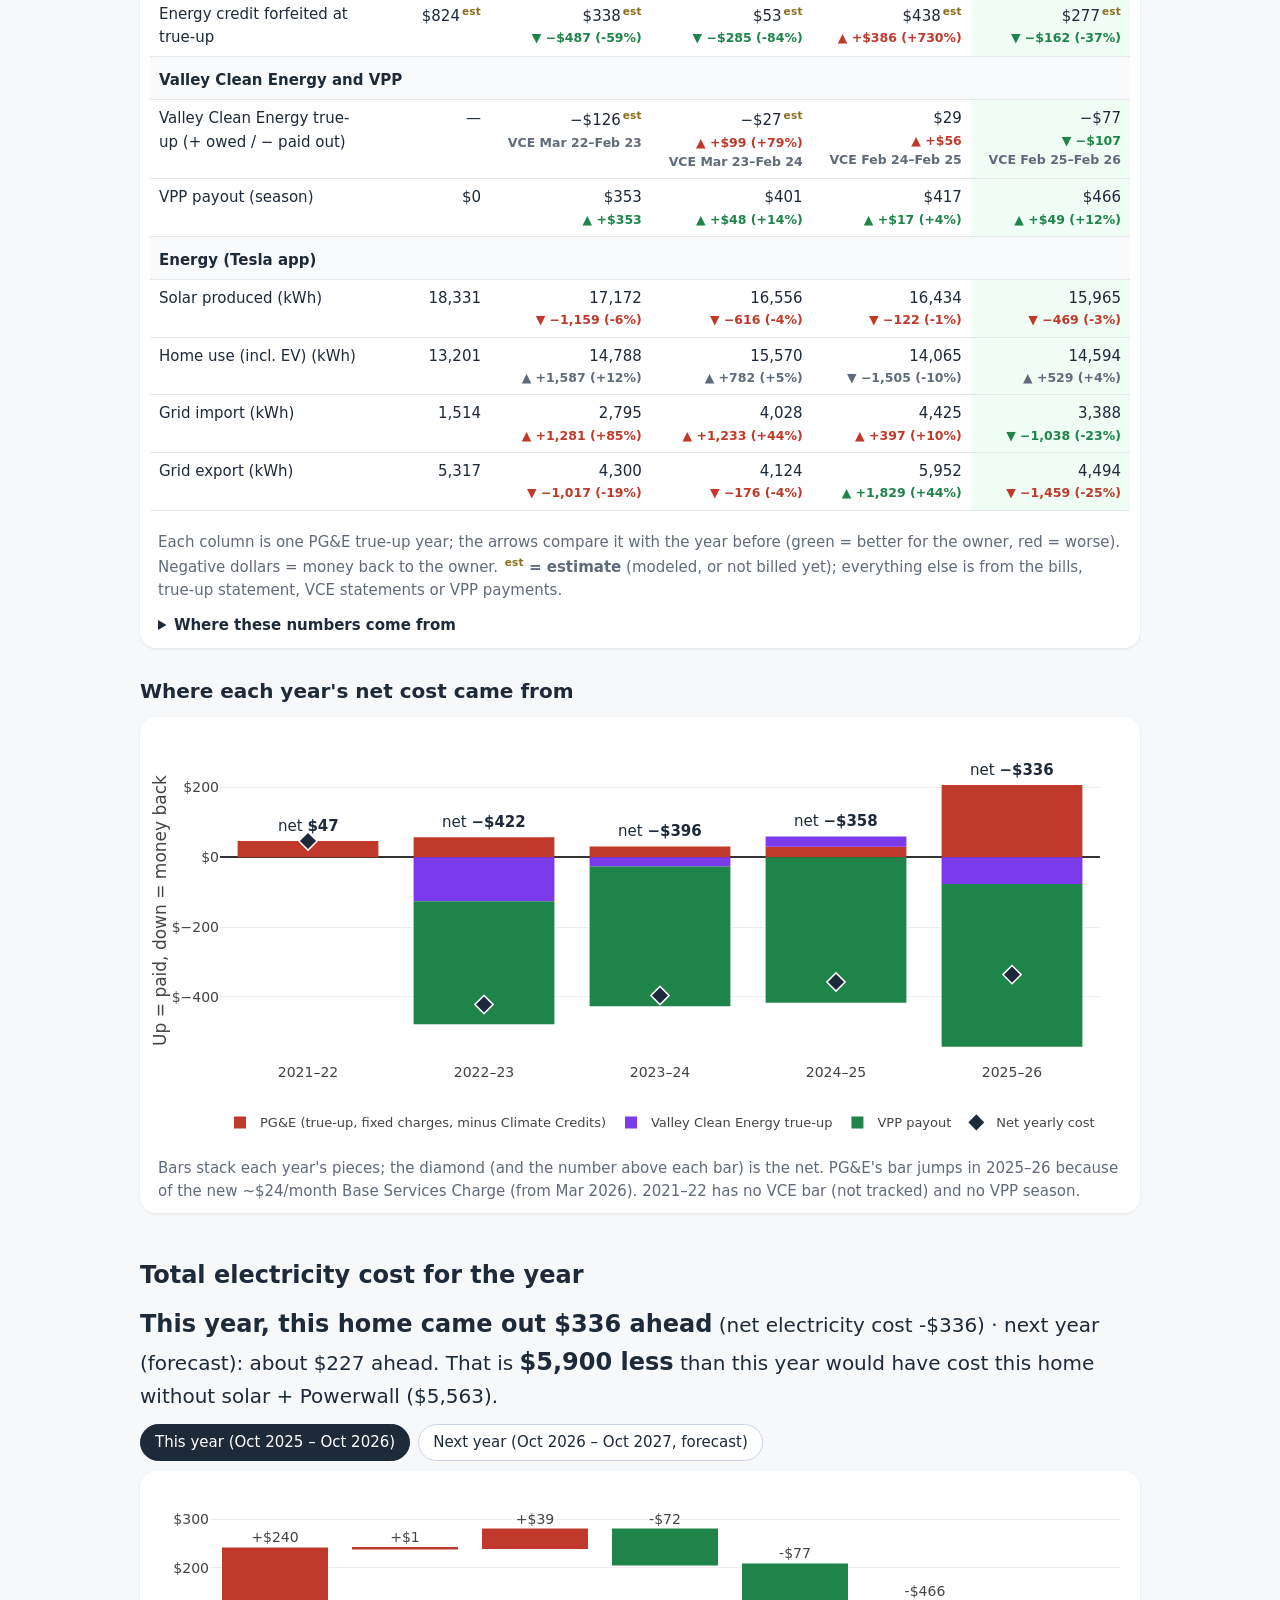
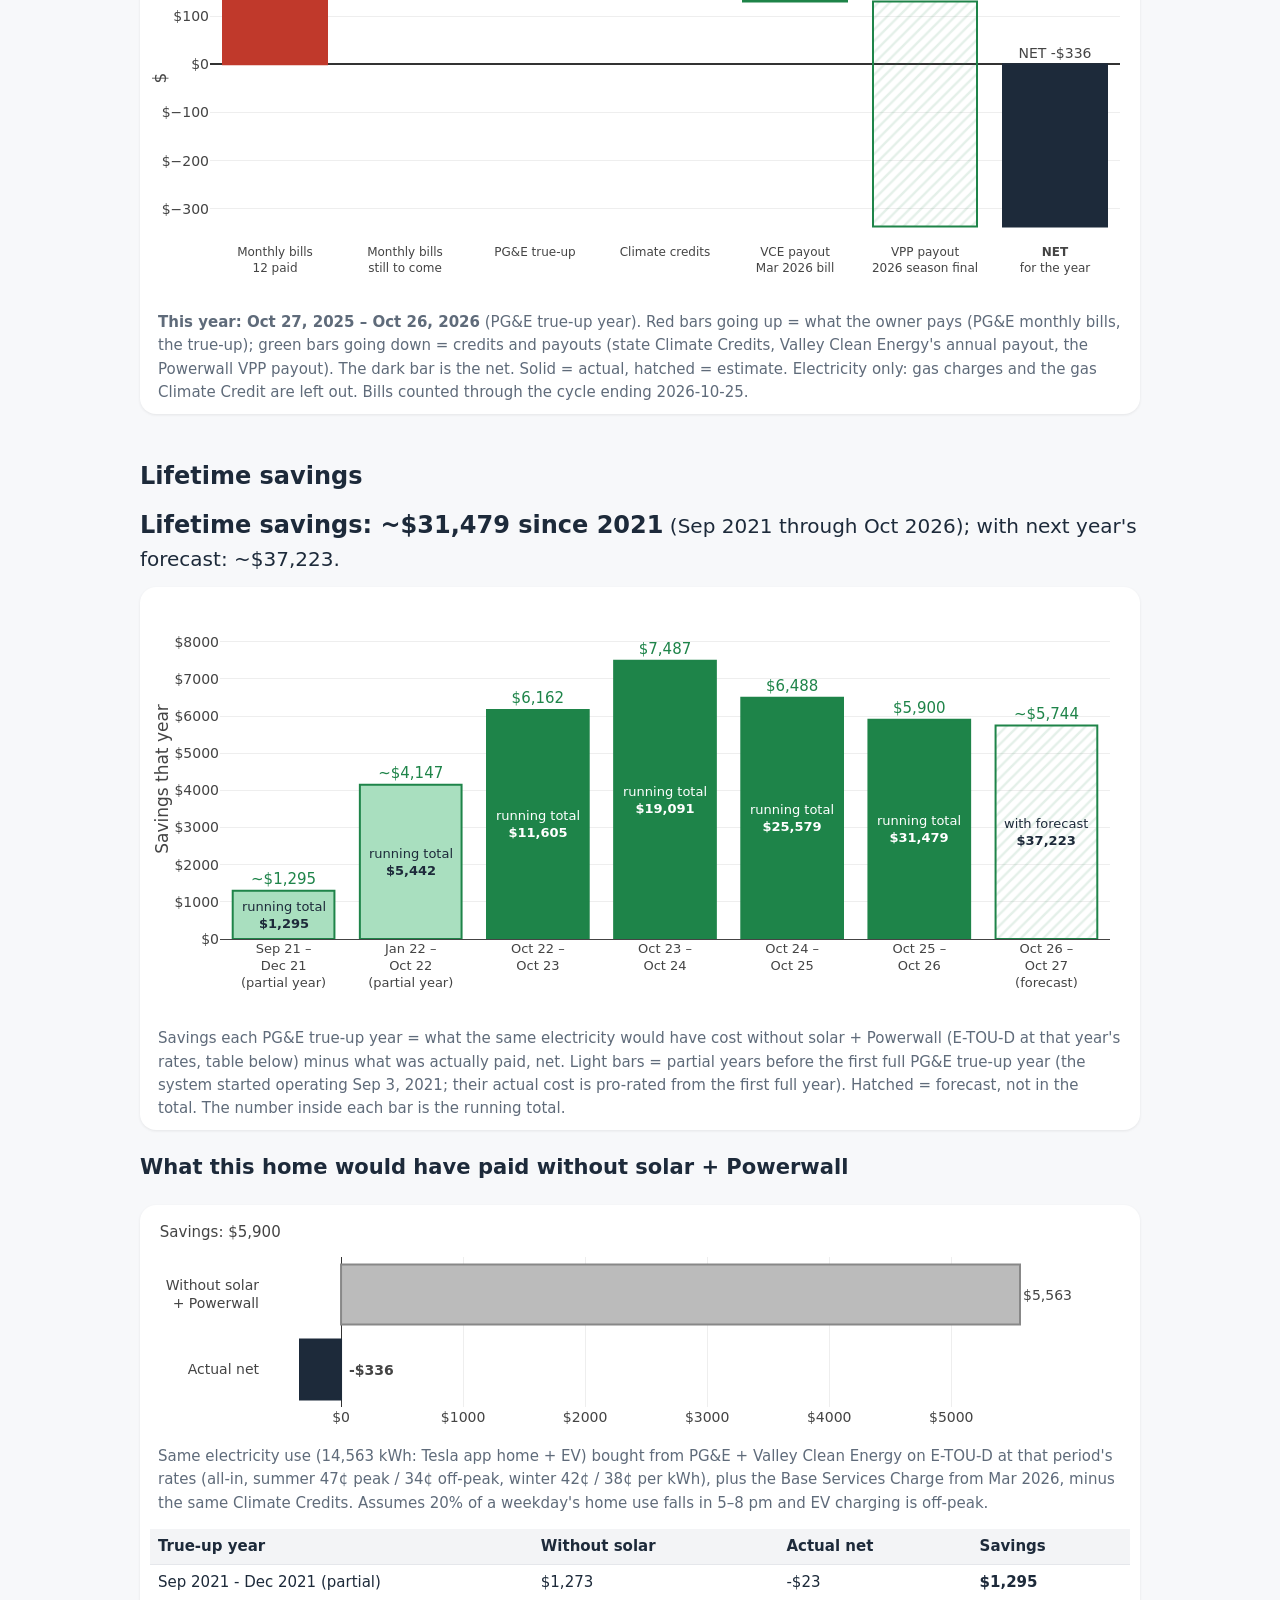
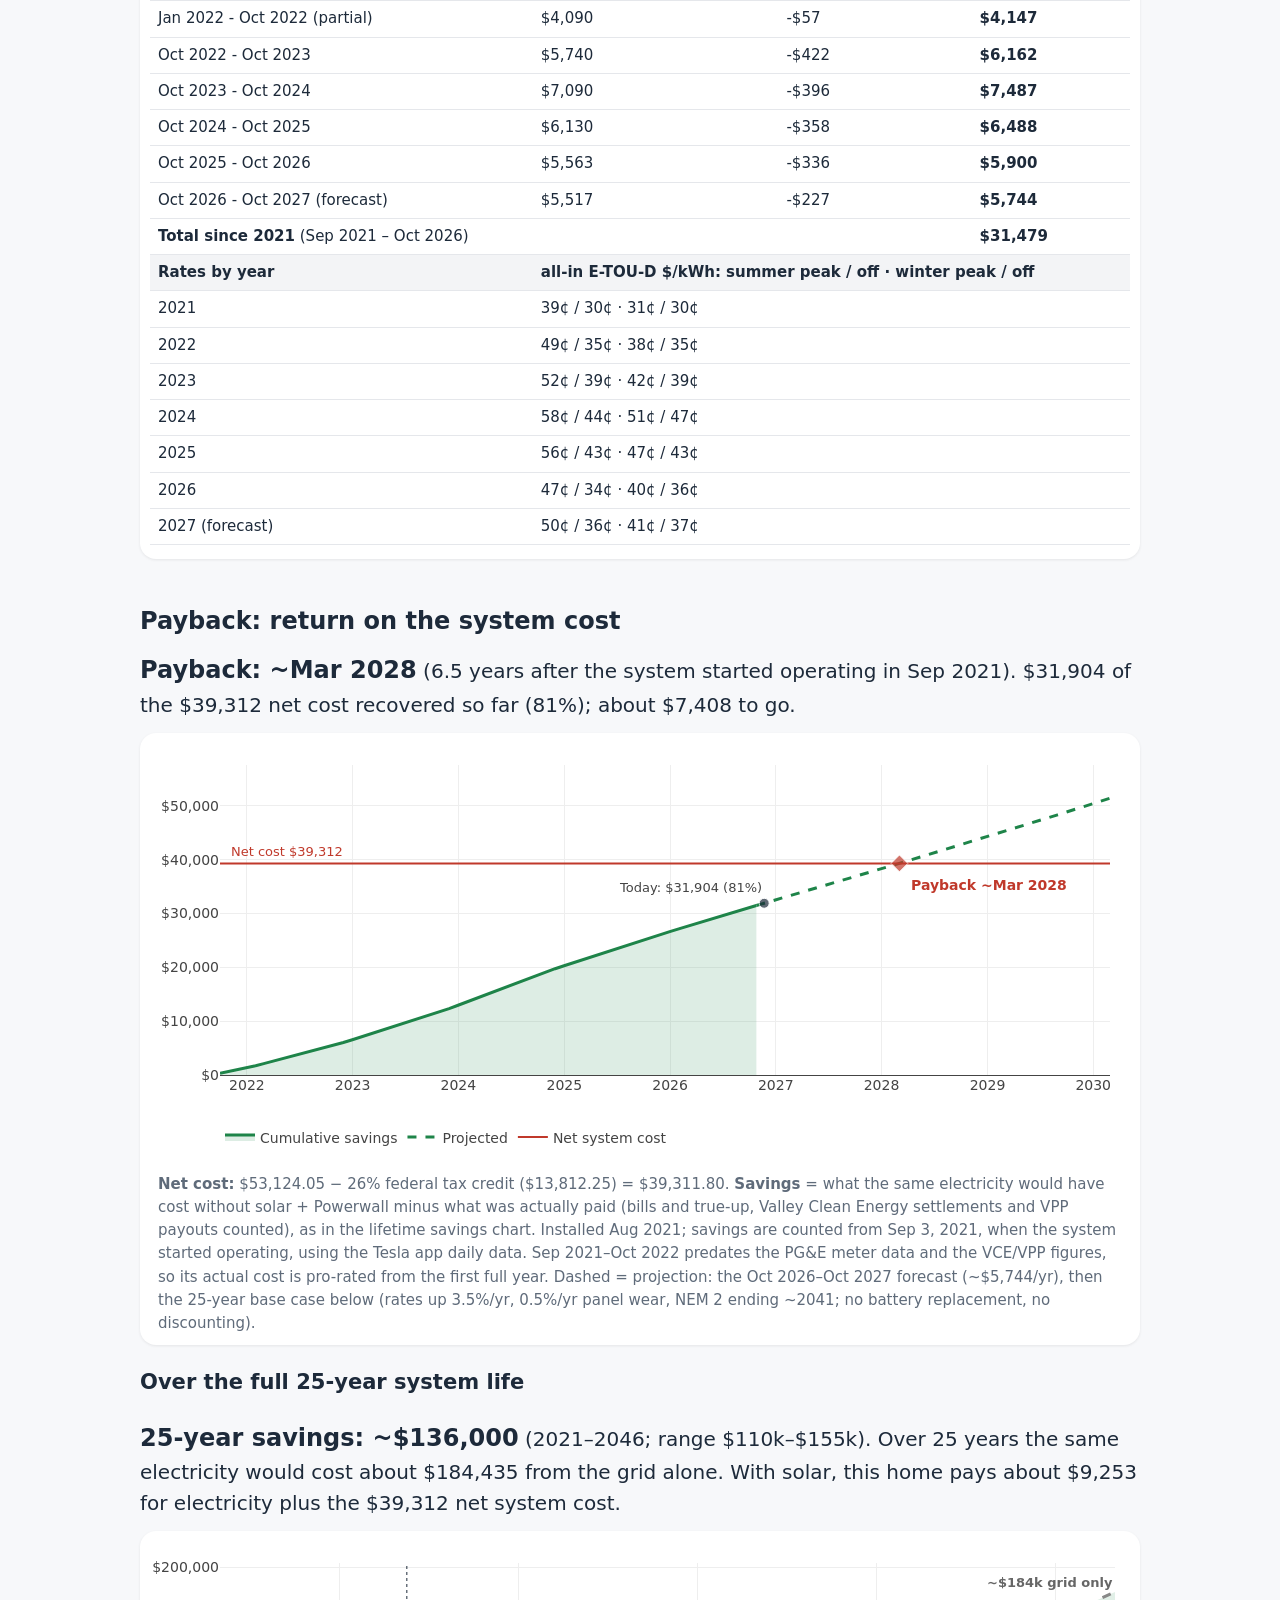
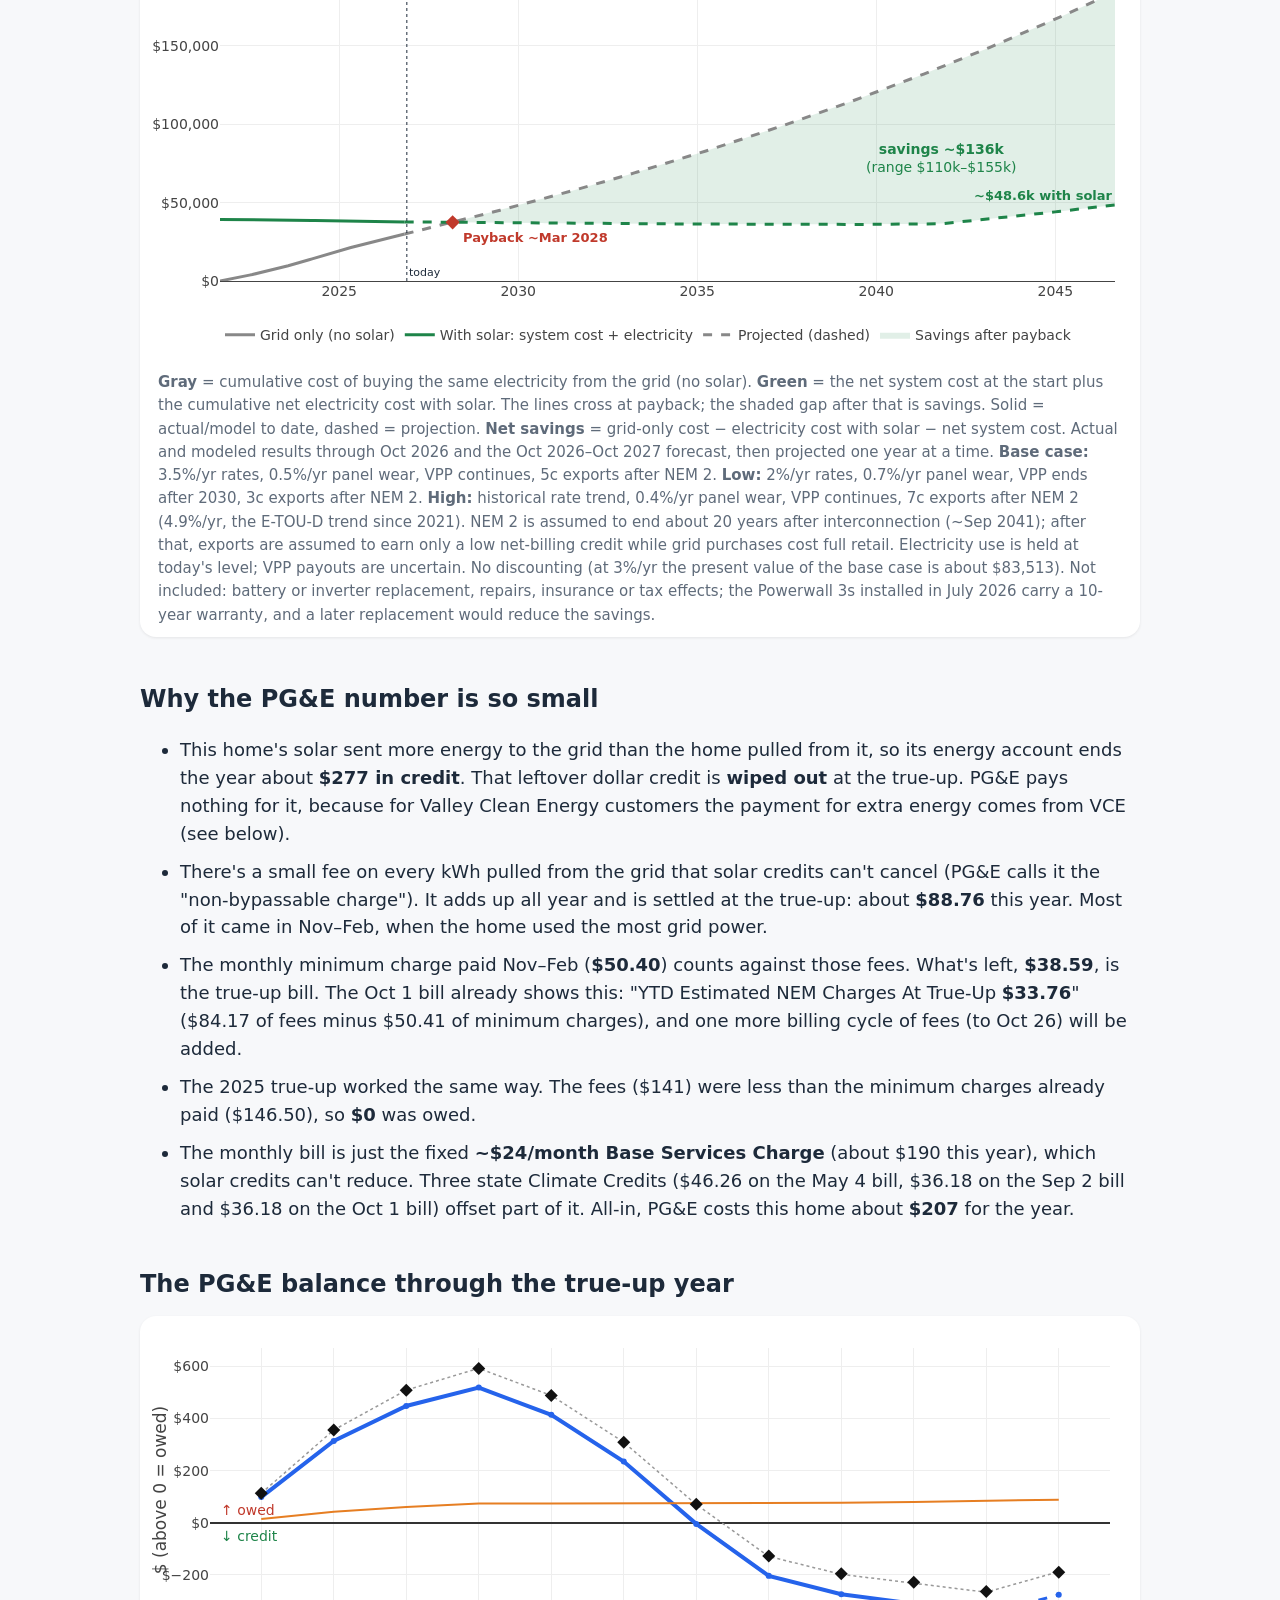
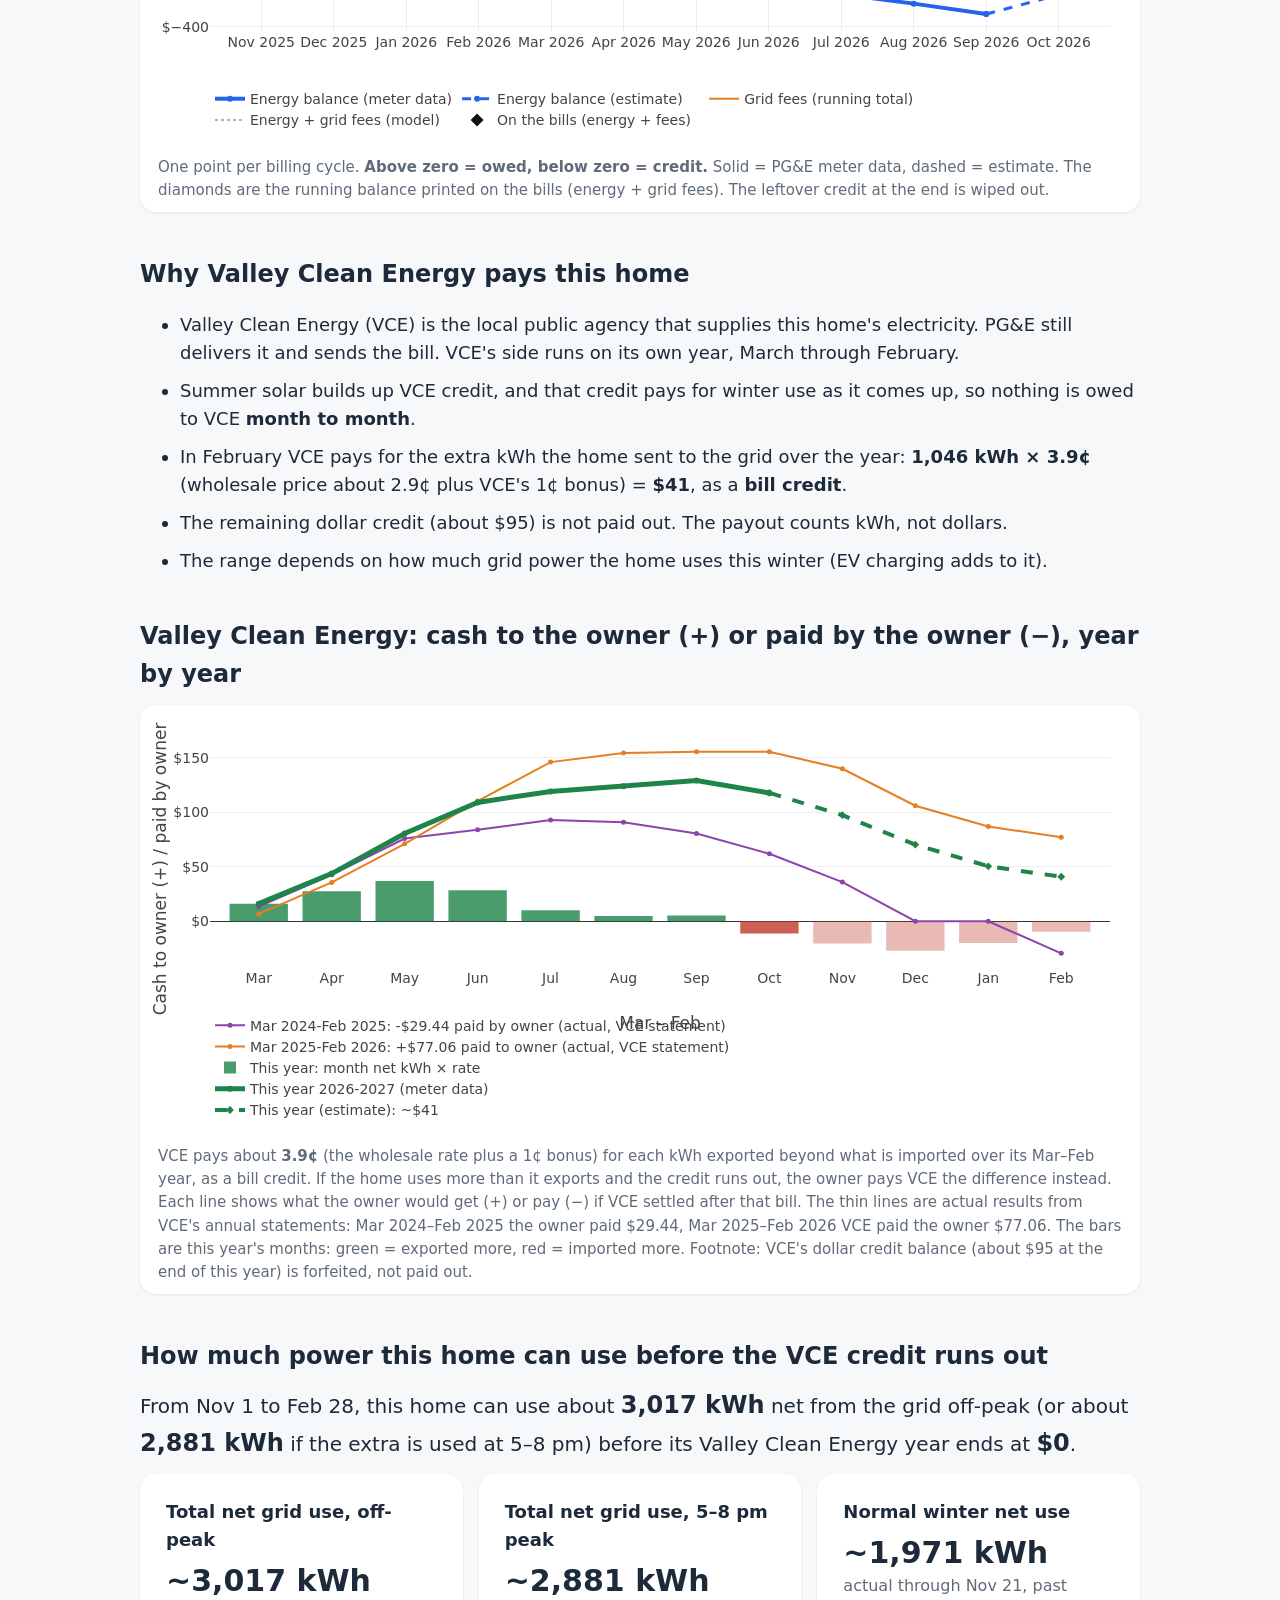
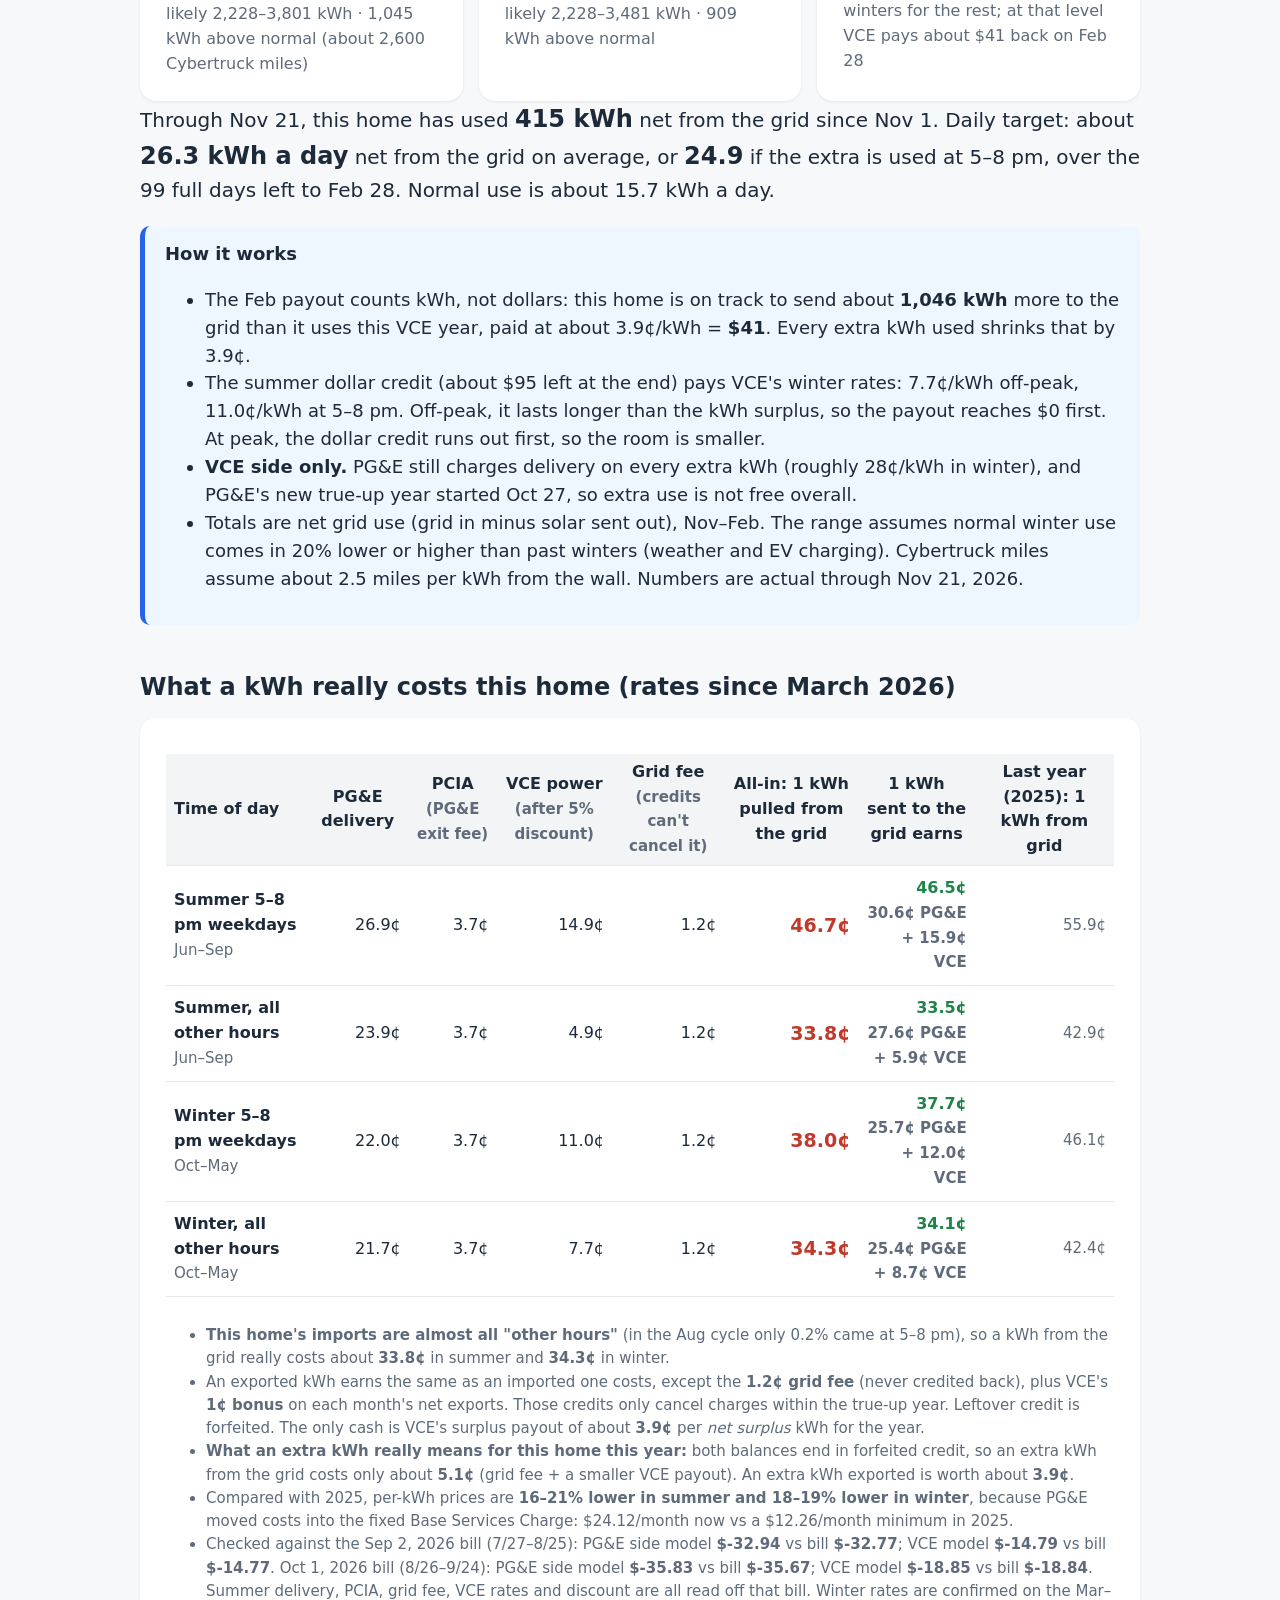
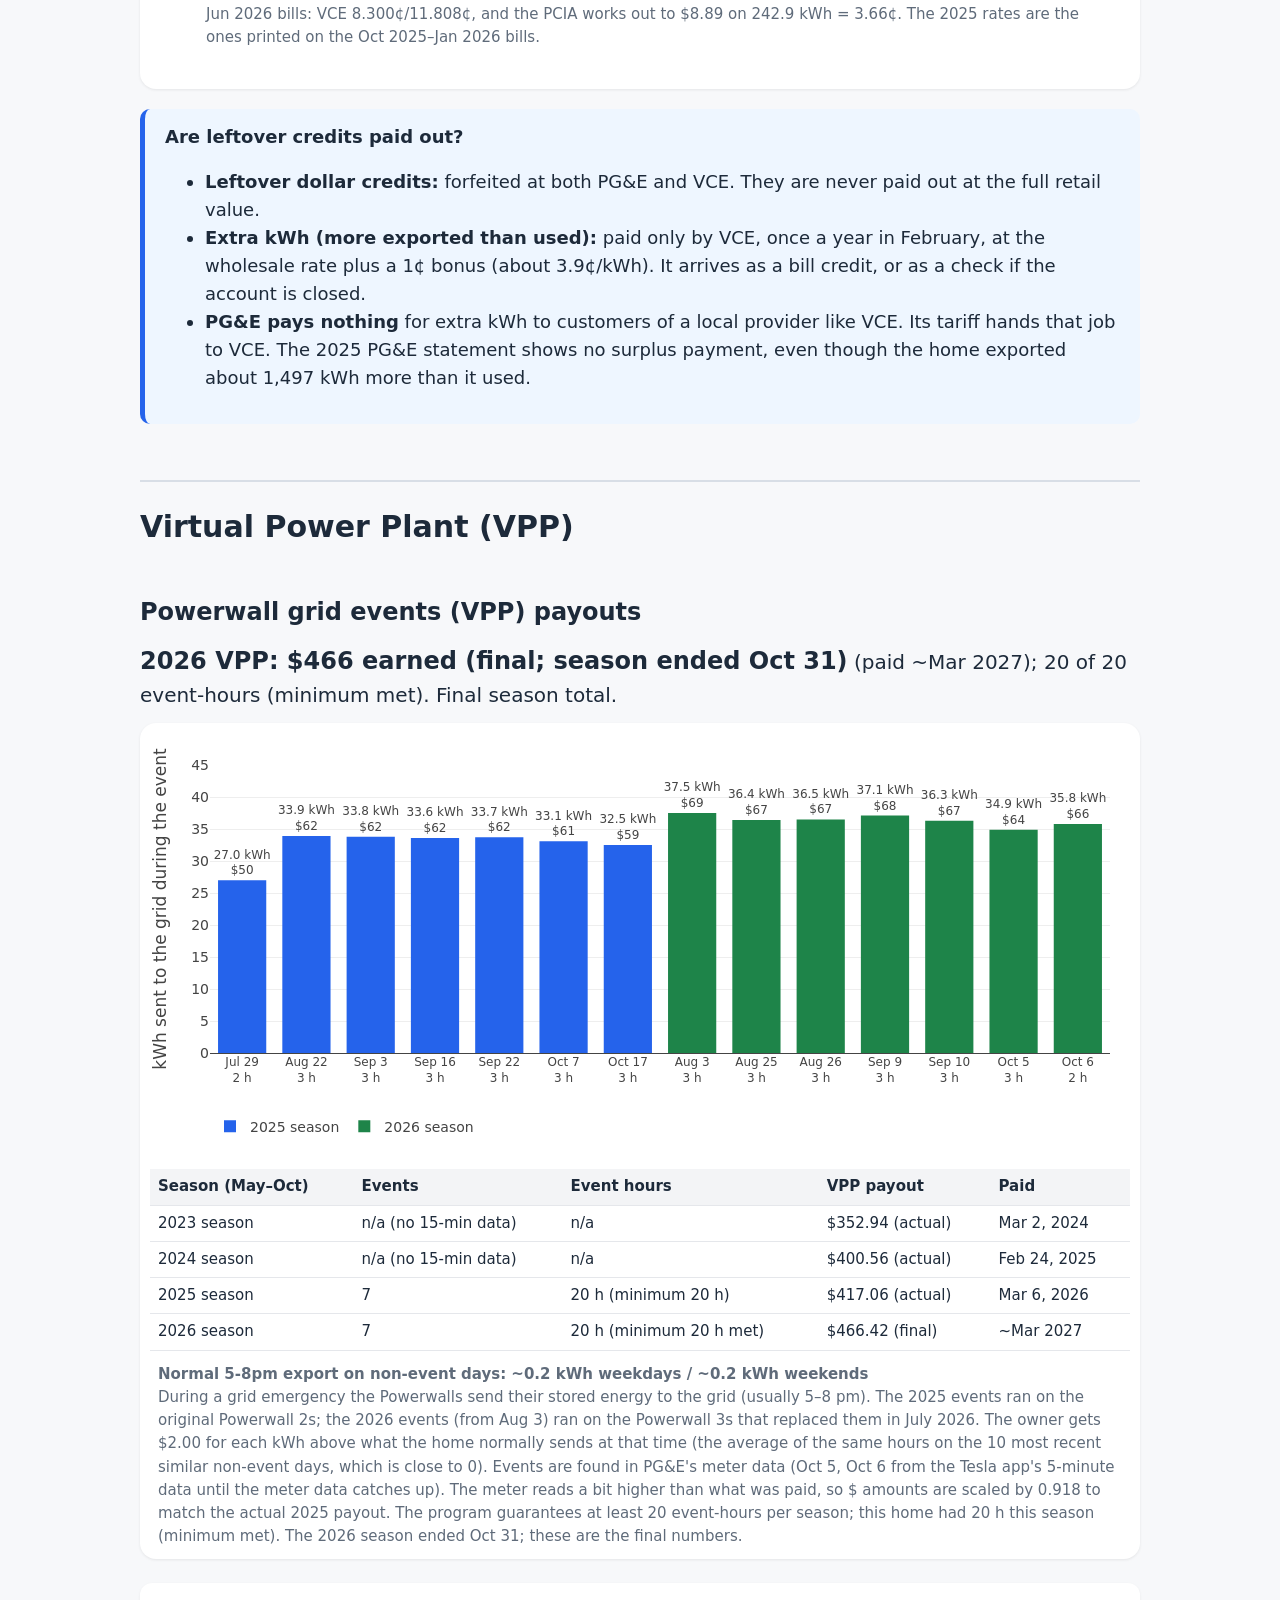
==== commit f6385b33: "Solar site data update: add Nov 21, 2026" ====
--- a/solar/index.html
+++ b/solar/index.html
@@ -16,10 +16,10 @@
 <meta name="twitter:title" content="Mahkus' Solar &amp; Powerwalls - all the data you've been looking for">
 <meta name="twitter:description" content="12.24 kW of solar and three Tesla Powerwalls near Sacramento: real production, true-up costs, lifetime savings, payback and Virtual Power Plant payouts, all from the actual data.">
 <meta name="twitter:image" content="https://mahkusg.github.io/solar/assets/og_image.png">
-<link rel="stylesheet" href="assets/style.css?v=7c278b4663">
+<link rel="stylesheet" href="assets/style.css?v=294f0c7e86">
 <script src="https://cdn.plot.ly/plotly-2.35.2.min.js" charset="utf-8"></script>
-<script src="data/site_data.js?v=7c278b4663"></script>
-<meta name="solar-build" content="7c278b4663">
+<script src="data/site_data.js?v=294f0c7e86"></script>
+<meta name="solar-build" content="294f0c7e86">
 </head>
 <body>
 <main>
@@ -123,19 +123,19 @@
       <div class="when">likely 2,228&ndash;3,801 kWh &middot; 1,045 kWh above normal (about 2,600 Cybertruck miles)</div></div>
     <div class="card"><div class="t">Total net grid use, 5&ndash;8 pm peak</div><div class="big">~2,881 kWh</div>
       <div class="when">likely 2,228&ndash;3,481 kWh &middot; 909 kWh above normal</div></div>
-    <div class="card"><div class="t">Normal winter net use</div><div class="big">~1,972 kWh</div>
-      <div class="when">actual through Nov 20, past winters for the rest; at that level VCE pays about $41 back on Feb 28</div></div>
+    <div class="card"><div class="t">Normal winter net use</div><div class="big">~1,971 kWh</div>
+      <div class="when">actual through Nov 21, past winters for the rest; at that level VCE pays about $41 back on Feb 28</div></div>
   </div>
-  <p class="solhead">Through Nov 20, this home has used <b>399 kWh</b> net from the grid since Nov 1. Daily target: about <b>26.2 kWh a day</b> net from the grid on average, or <b>24.8</b> if the extra is used at 5&ndash;8&nbsp;pm,
-    over the 100 full days left to Feb&nbsp;28. Normal use is about 15.7 kWh a day.</p>
+  <p class="solhead">Through Nov 21, this home has used <b>415 kWh</b> net from the grid since Nov 1. Daily target: about <b>26.3 kWh a day</b> net from the grid on average, or <b>24.9</b> if the extra is used at 5&ndash;8&nbsp;pm,
+    over the 99 full days left to Feb&nbsp;28. Normal use is about 15.7 kWh a day.</p>
   <div class="callout"><b>How it works</b><ul>
-    <li>The Feb payout counts kWh, not dollars: this home is on track to send about <b>1,045 kWh</b> more to the grid than it uses this VCE year,
+    <li>The Feb payout counts kWh, not dollars: this home is on track to send about <b>1,046 kWh</b> more to the grid than it uses this VCE year,
       paid at about 3.9&cent;/kWh = <b>$41</b>. Every extra kWh used shrinks that by 3.9&cent;.</li>
     <li>The summer dollar credit (about $95 left at the end) pays VCE's winter rates: 7.7&cent;/kWh off-peak, 11.0&cent;/kWh at 5&ndash;8&nbsp;pm.
       Off-peak, it lasts longer than the kWh surplus, so the payout reaches $0 first. At peak, the dollar credit runs out first, so the room is smaller.</li>
     <li><b>VCE side only.</b> PG&amp;E still charges delivery on every extra kWh (roughly 28&cent;/kWh in winter), and PG&amp;E's new true-up year started Oct 27, so extra use is not free overall.</li>
     <li>Totals are net grid use (grid in minus solar sent out), Nov&ndash;Feb. The range assumes normal winter use comes in 20% lower or higher than past winters (weather and EV charging). Cybertruck miles assume about 2.5 miles per kWh from the wall.
-      Numbers are actual through Nov 20, 2026.</li>
+      Numbers are actual through Nov 21, 2026.</li>
   </ul></div>
 <!--VCEROOM:end-->
 
@@ -152,6 +152,6 @@
   <details><summary>How this was estimated</summary><ul id="assump"></ul><p class="small" id="verdict"></p></details>
   <p class="small foot" id="foot"></p>
 </main>
-<script src="assets/app.js?v=7c278b4663"></script>
+<script src="assets/app.js?v=294f0c7e86"></script>
 </body>
 </html>
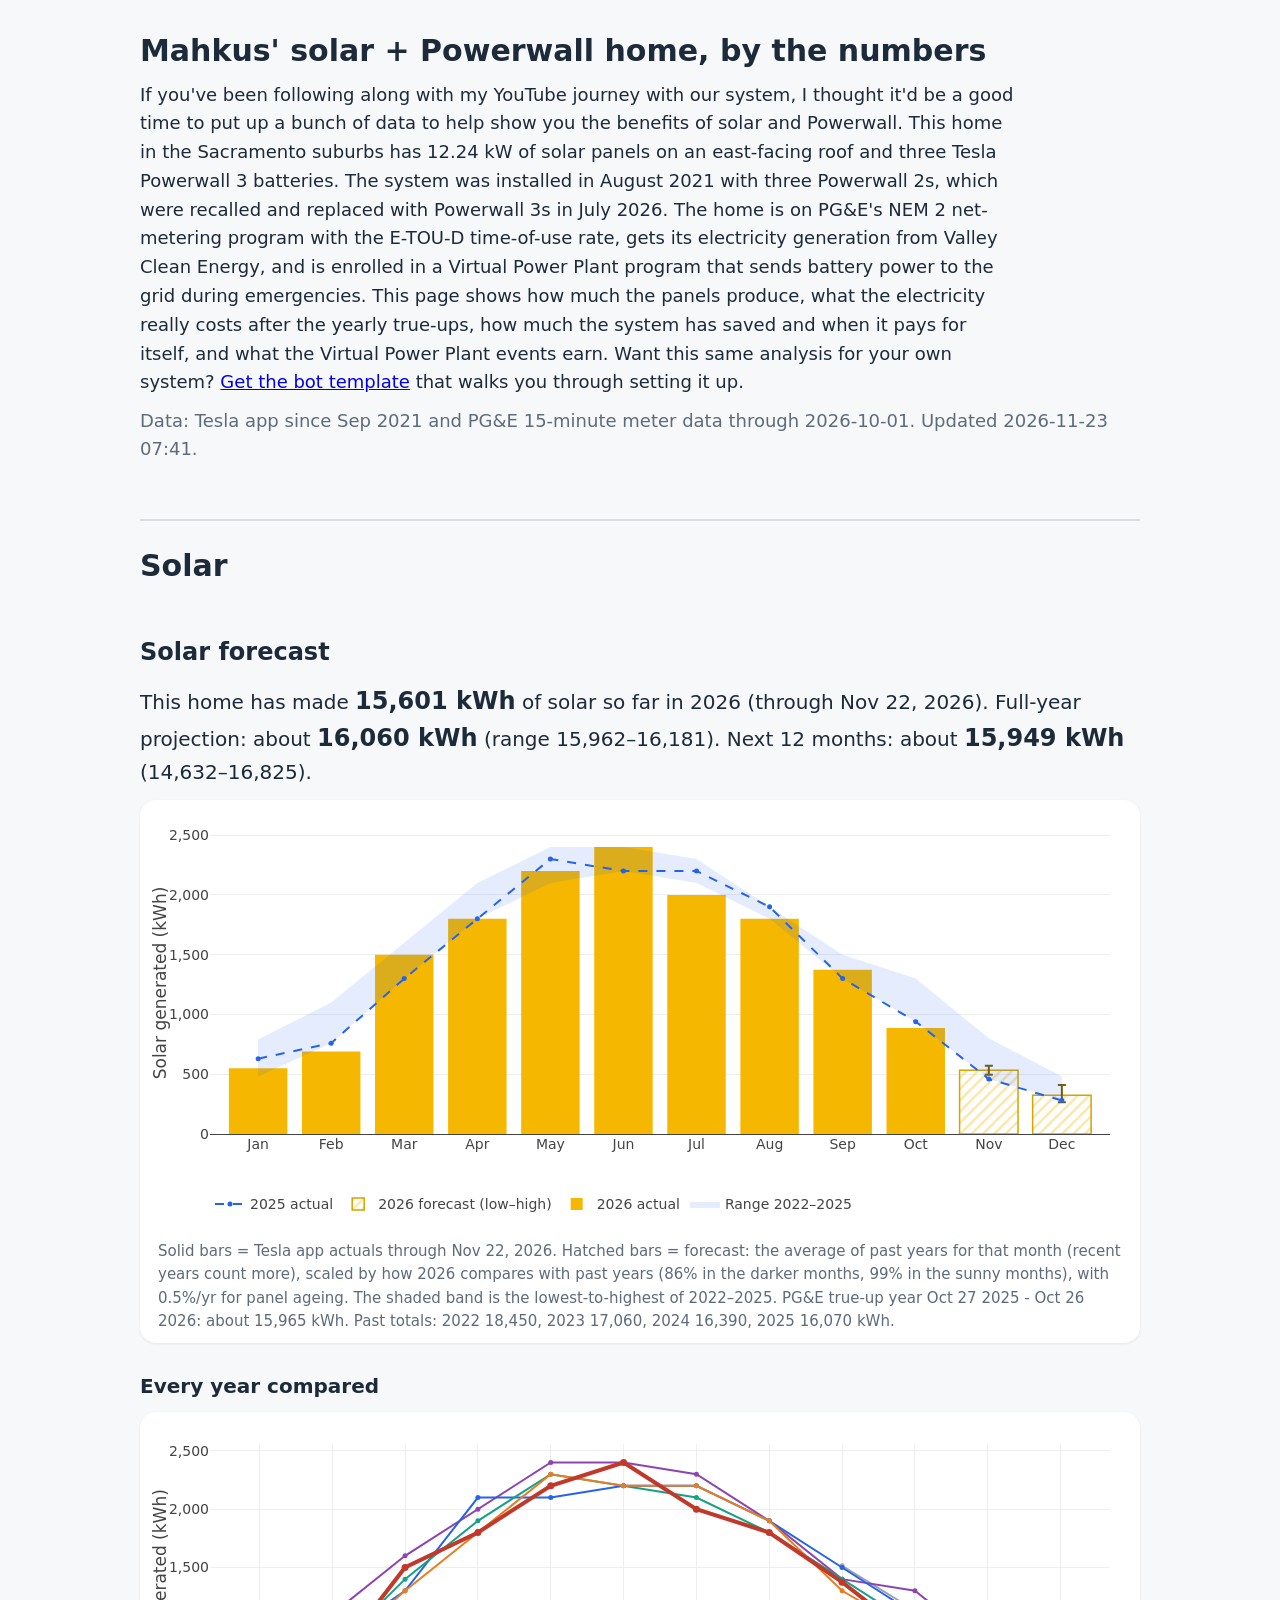
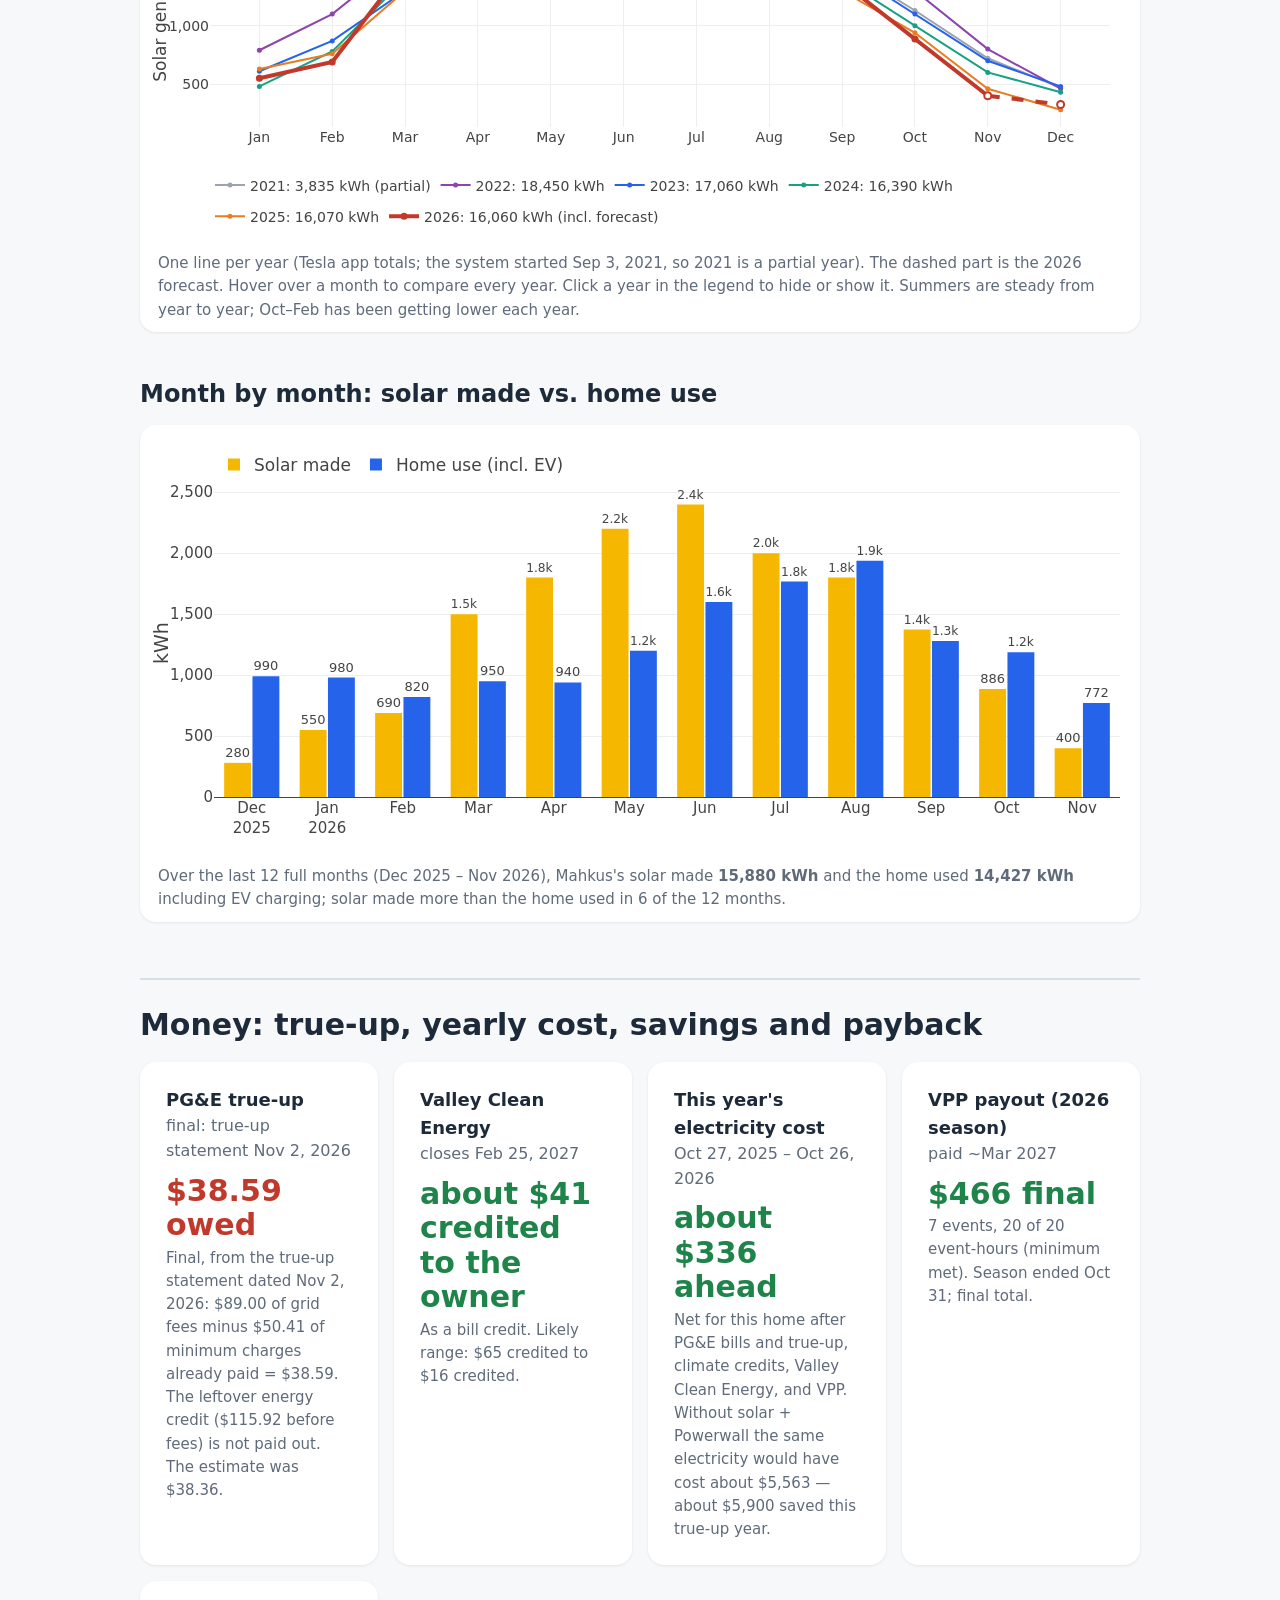
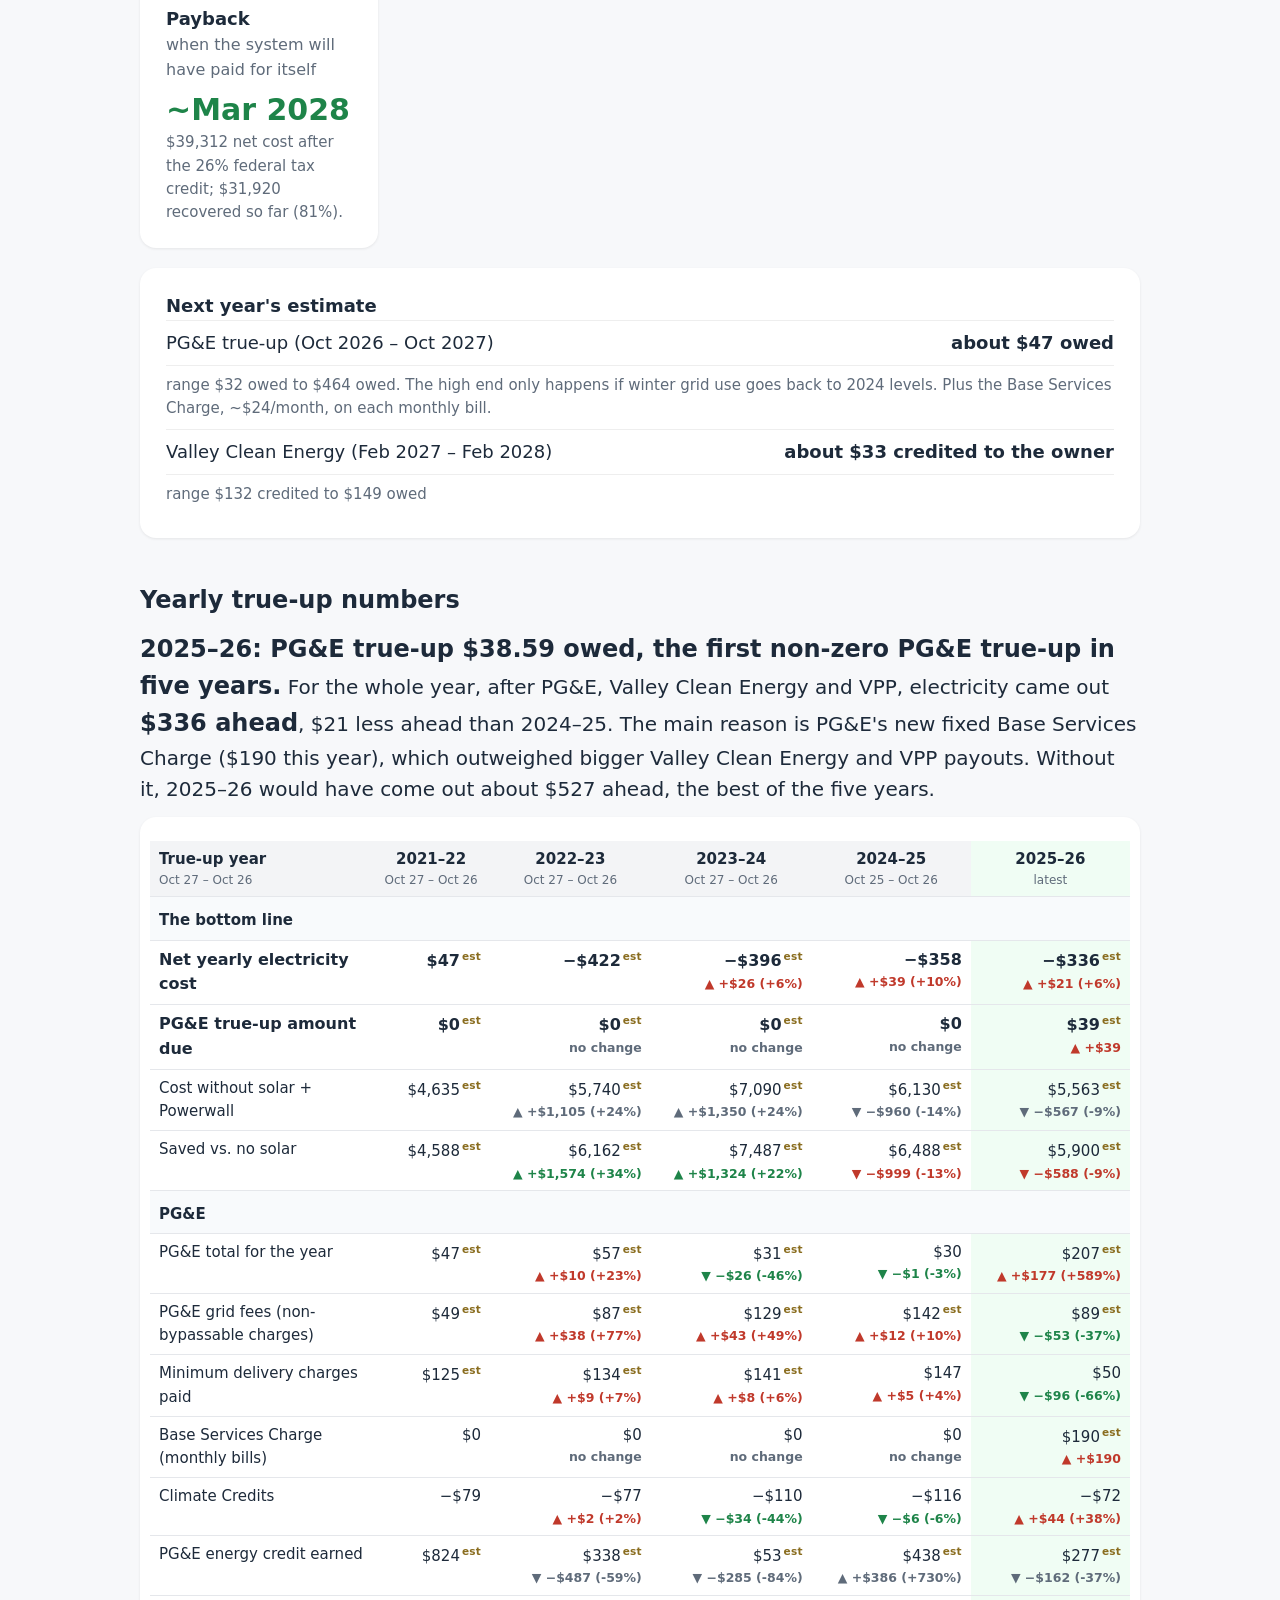
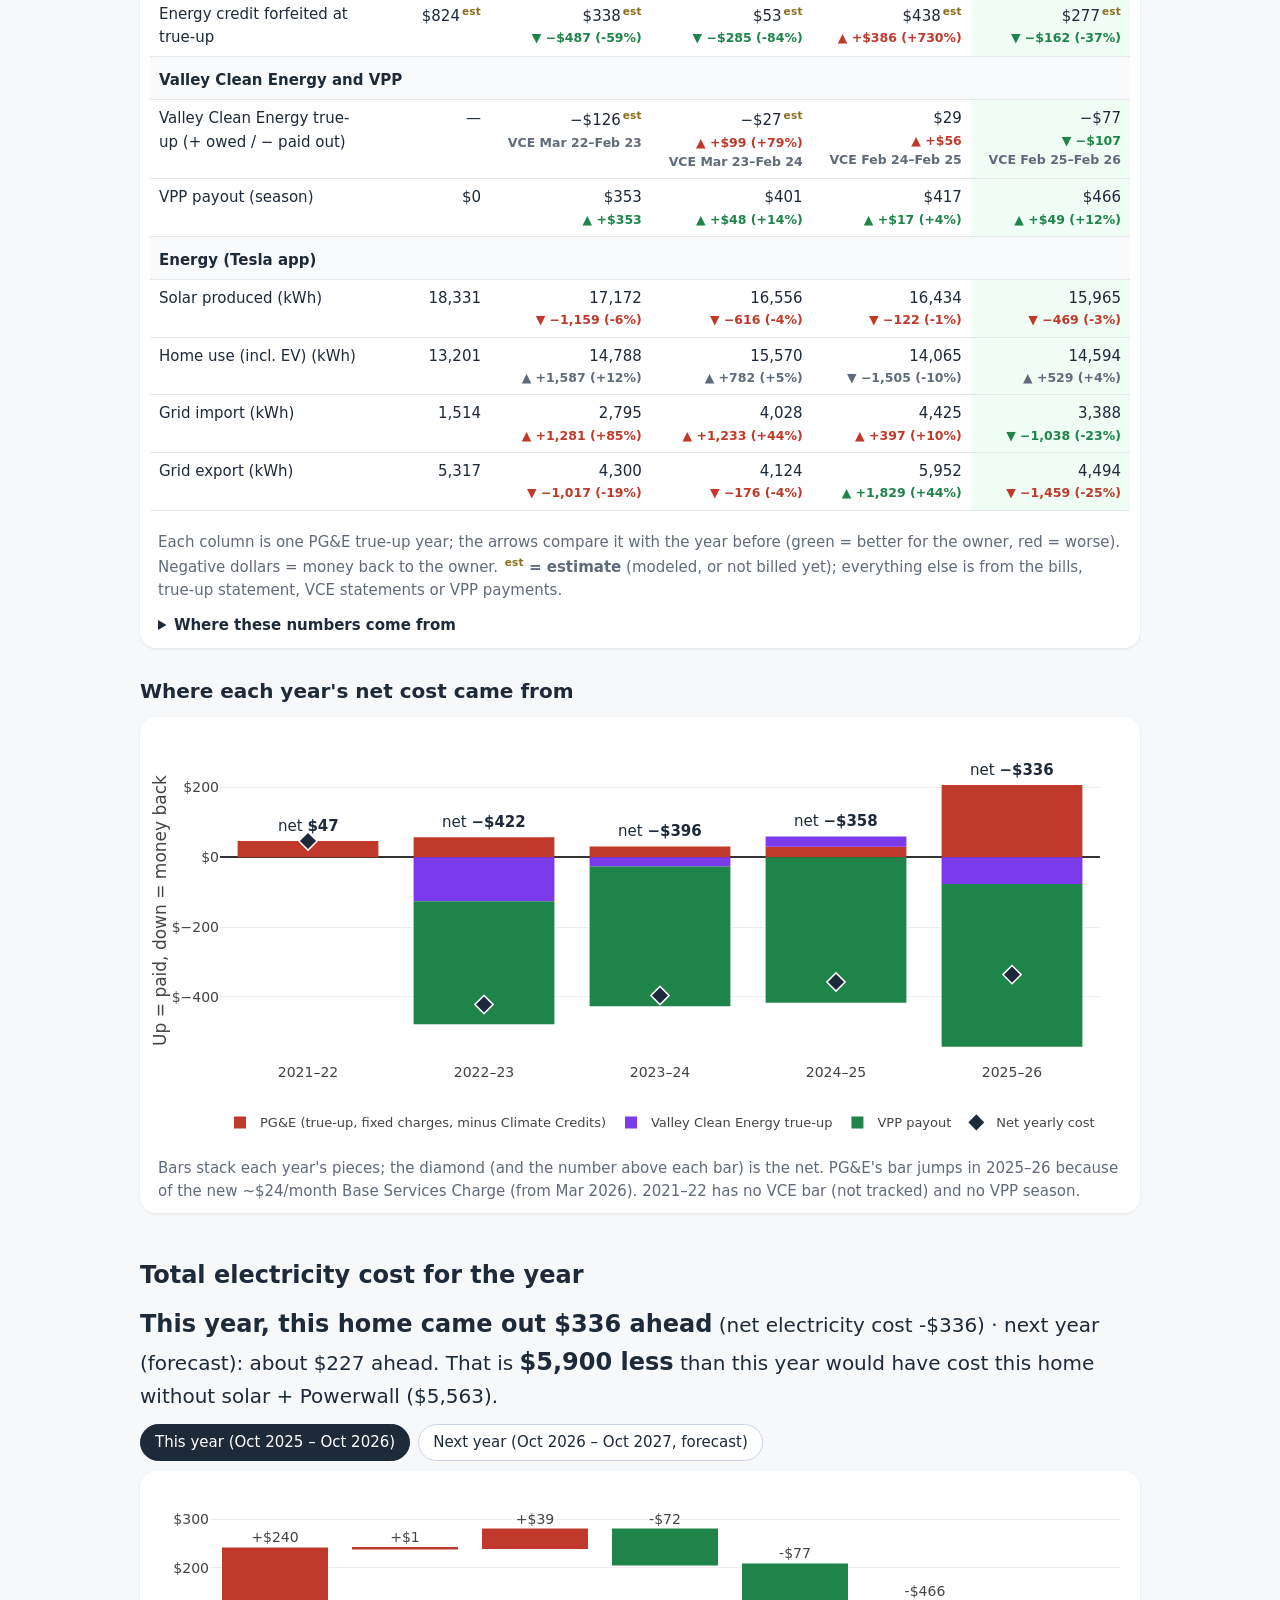
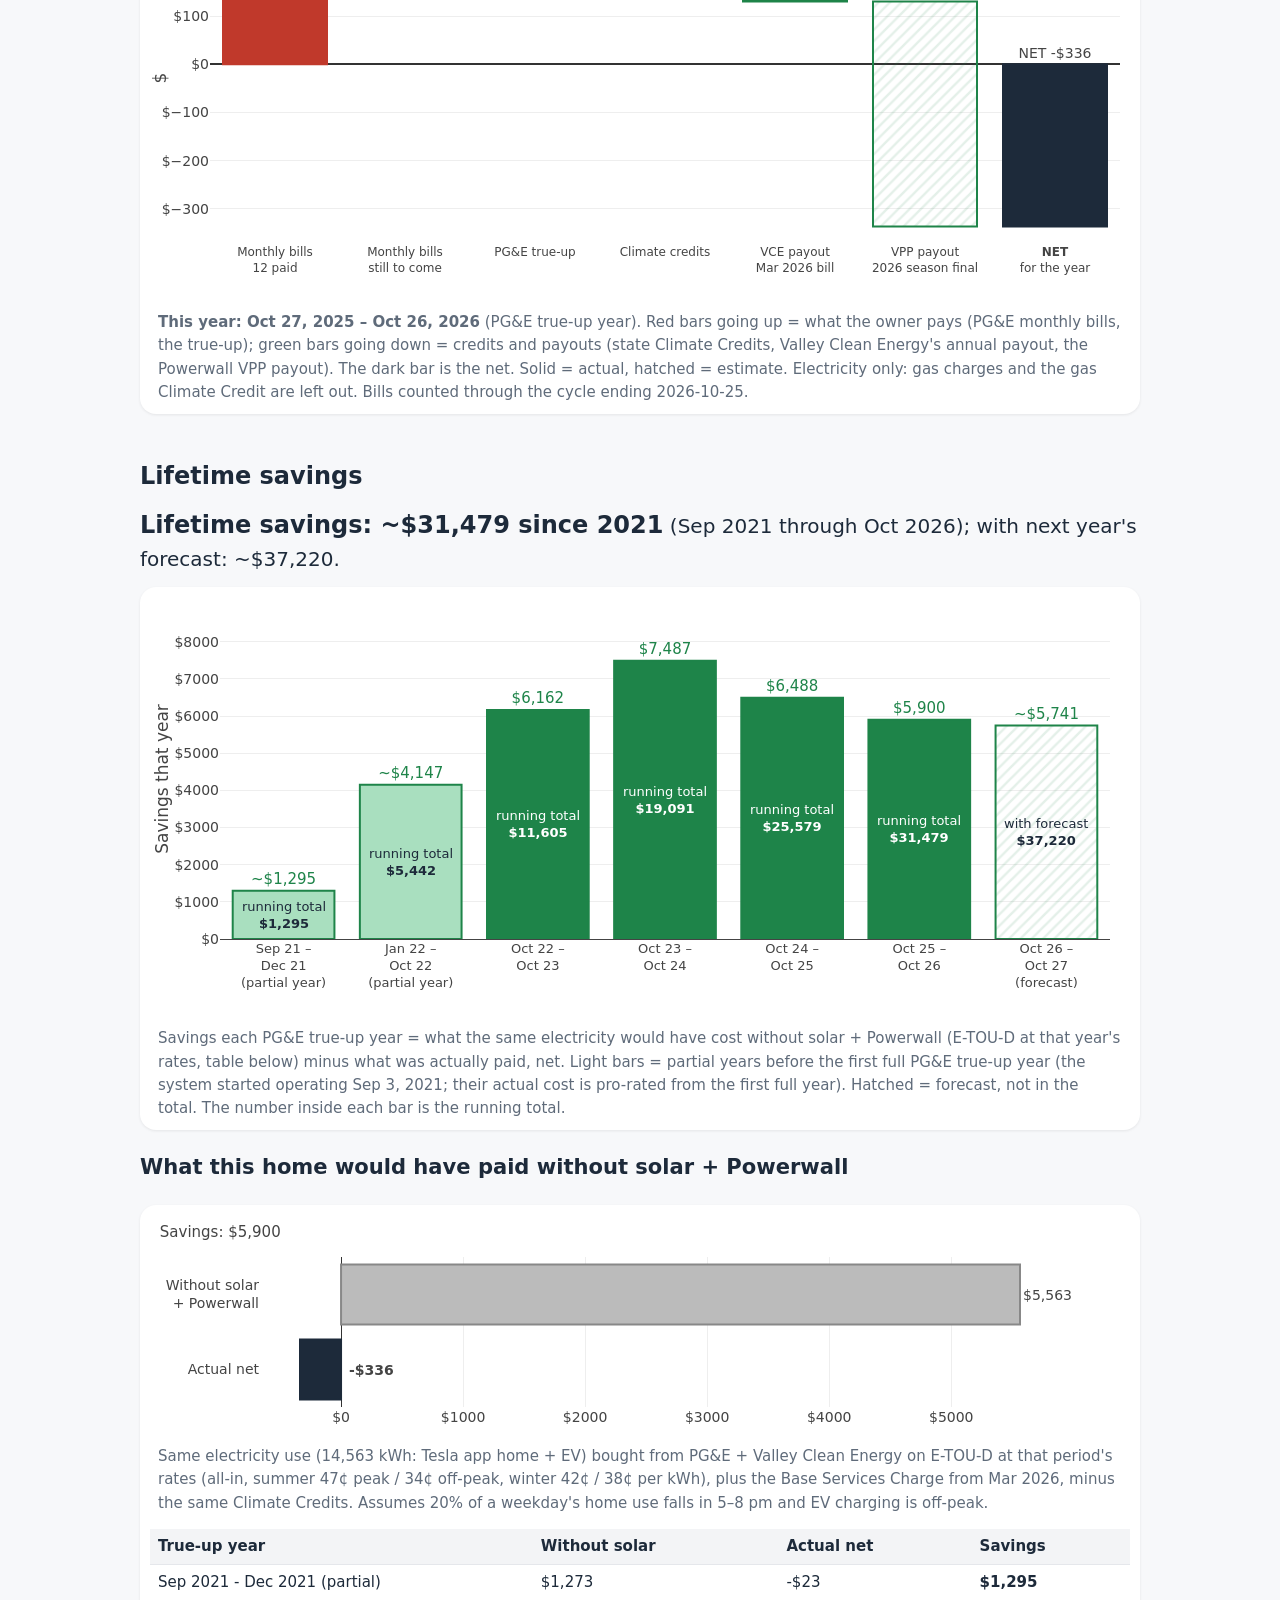
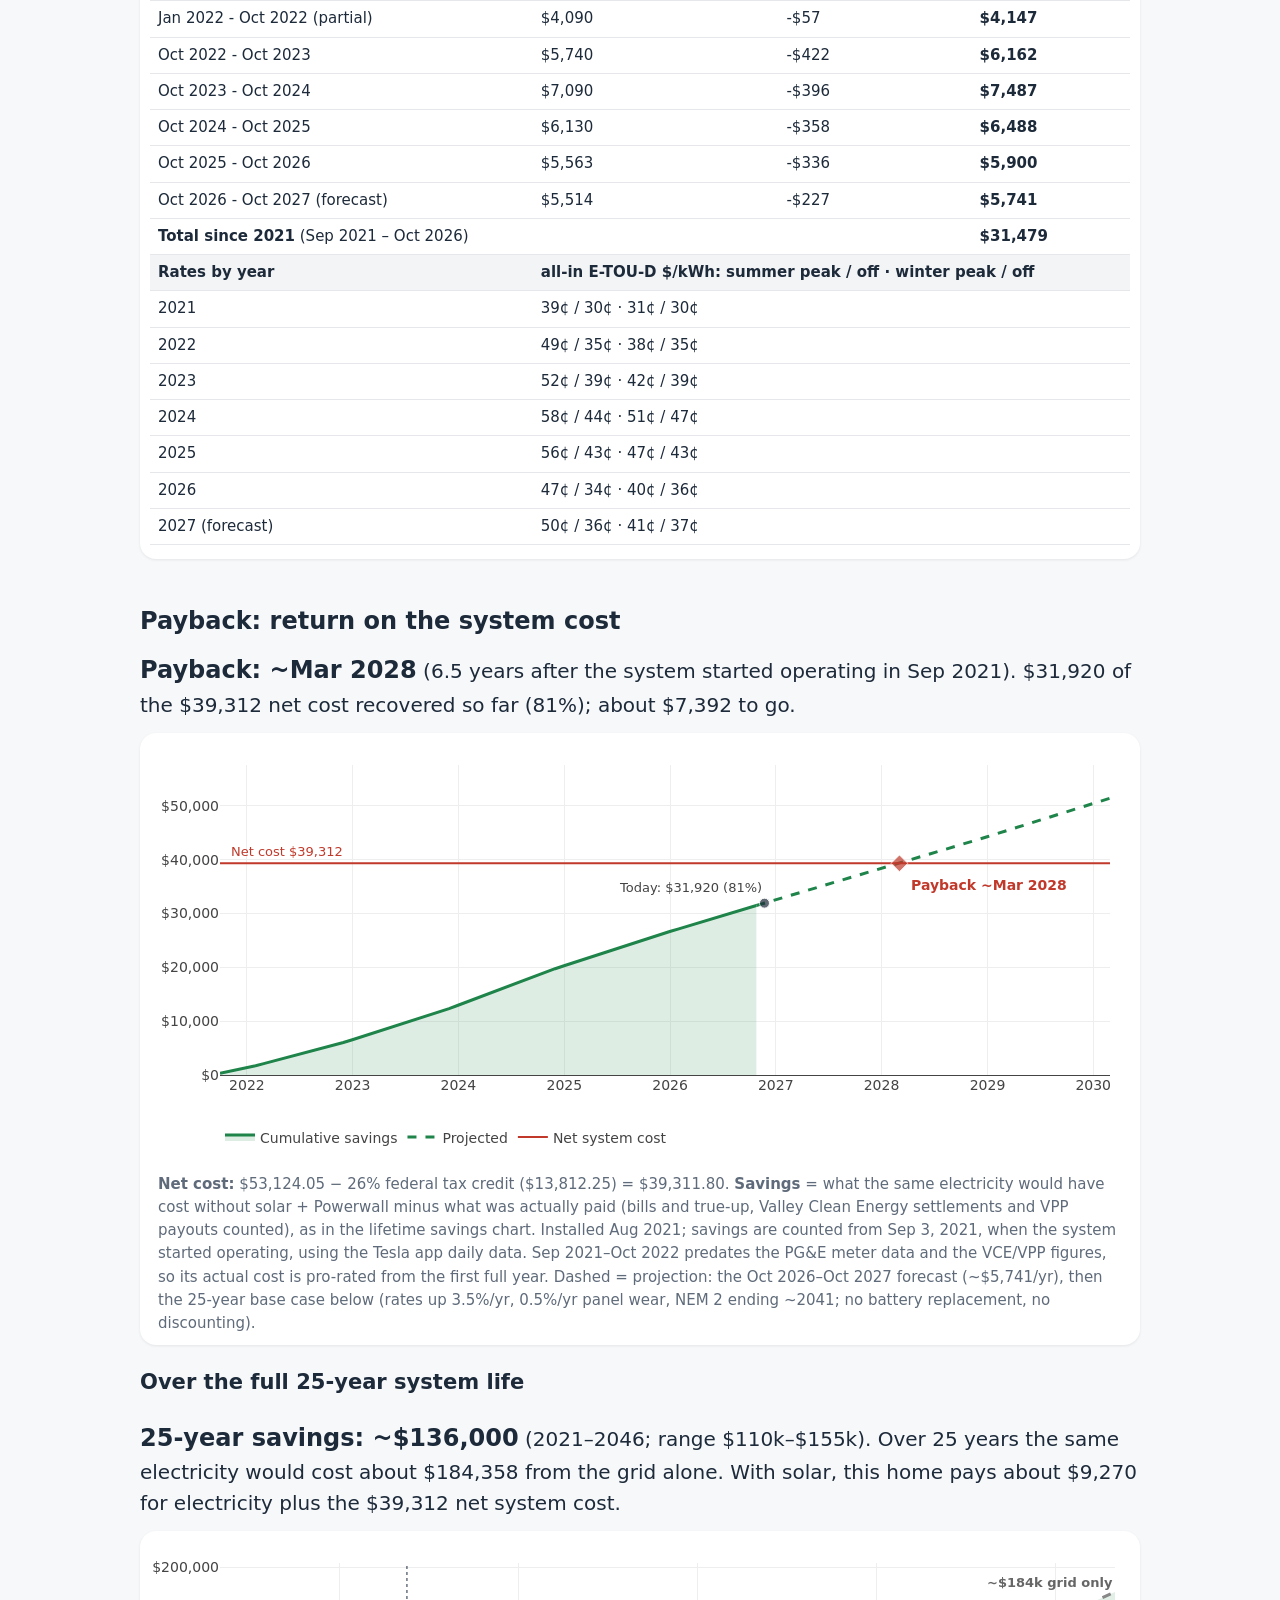
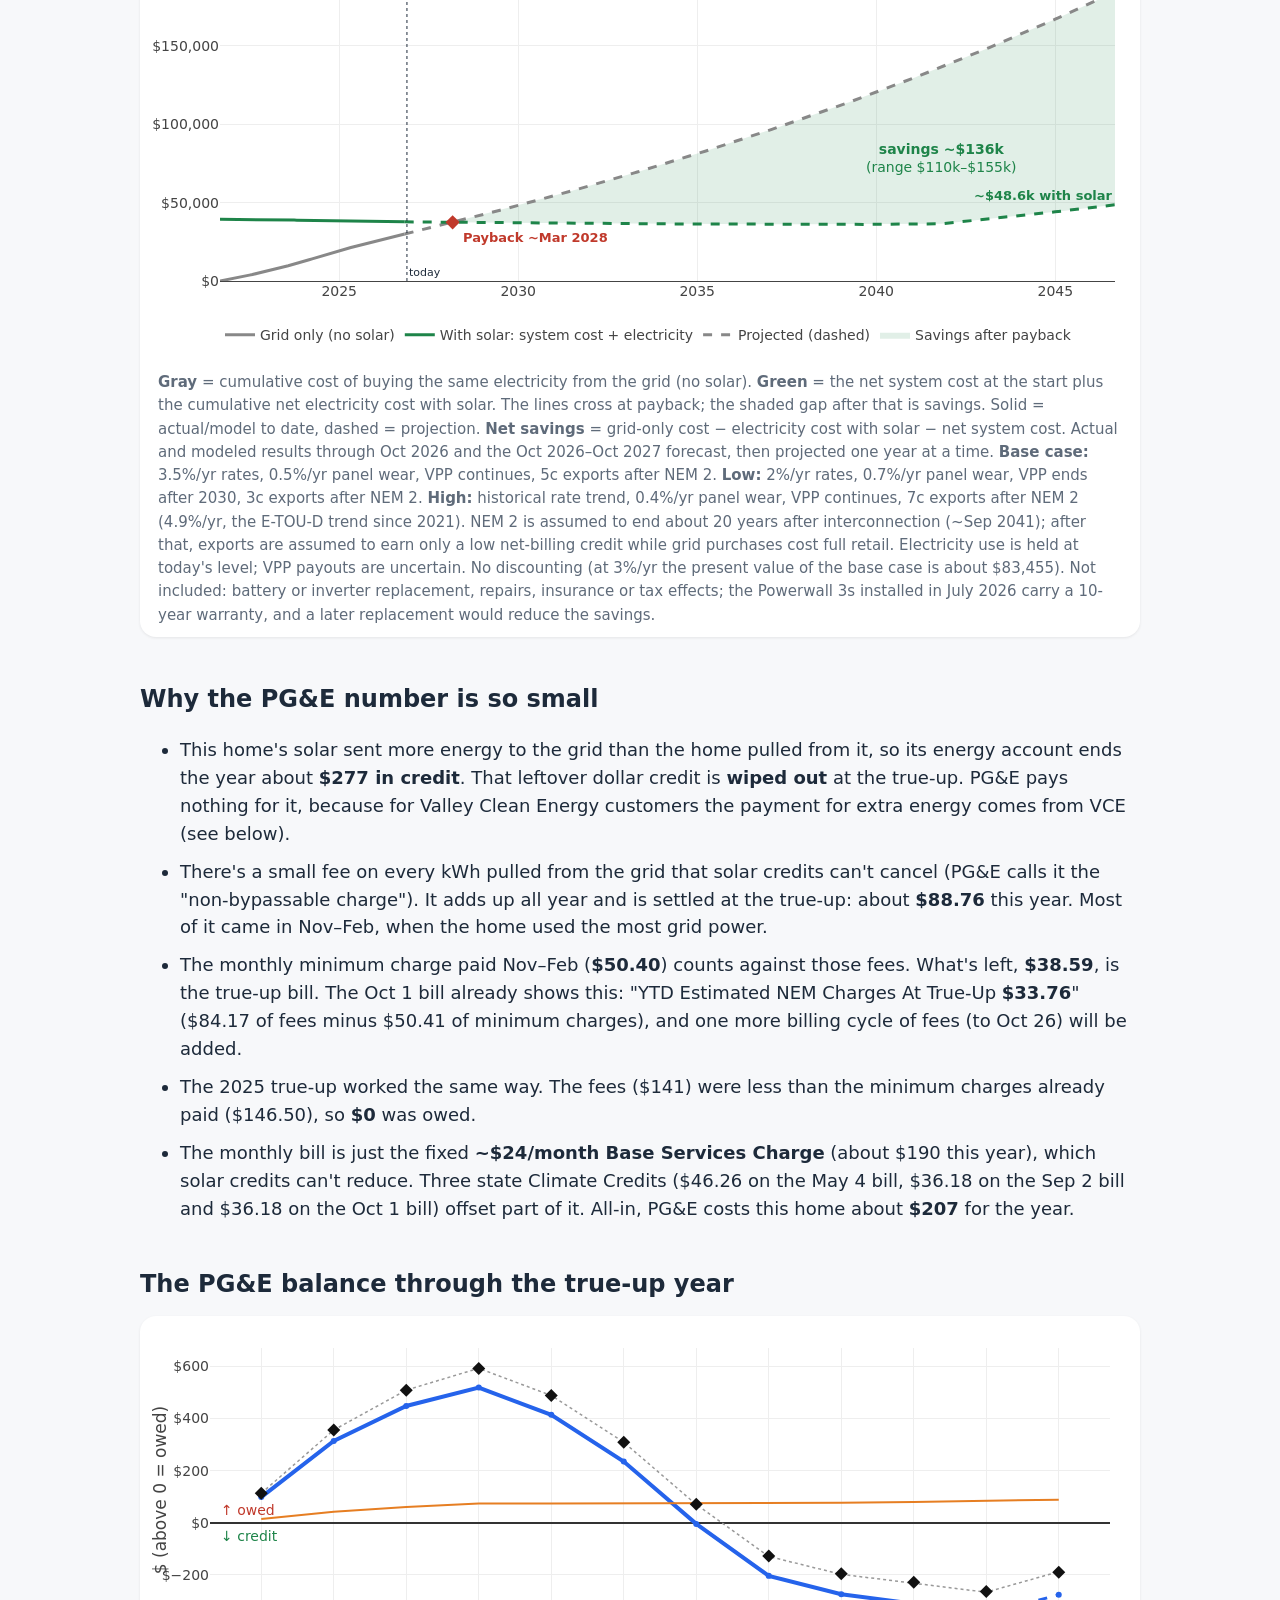
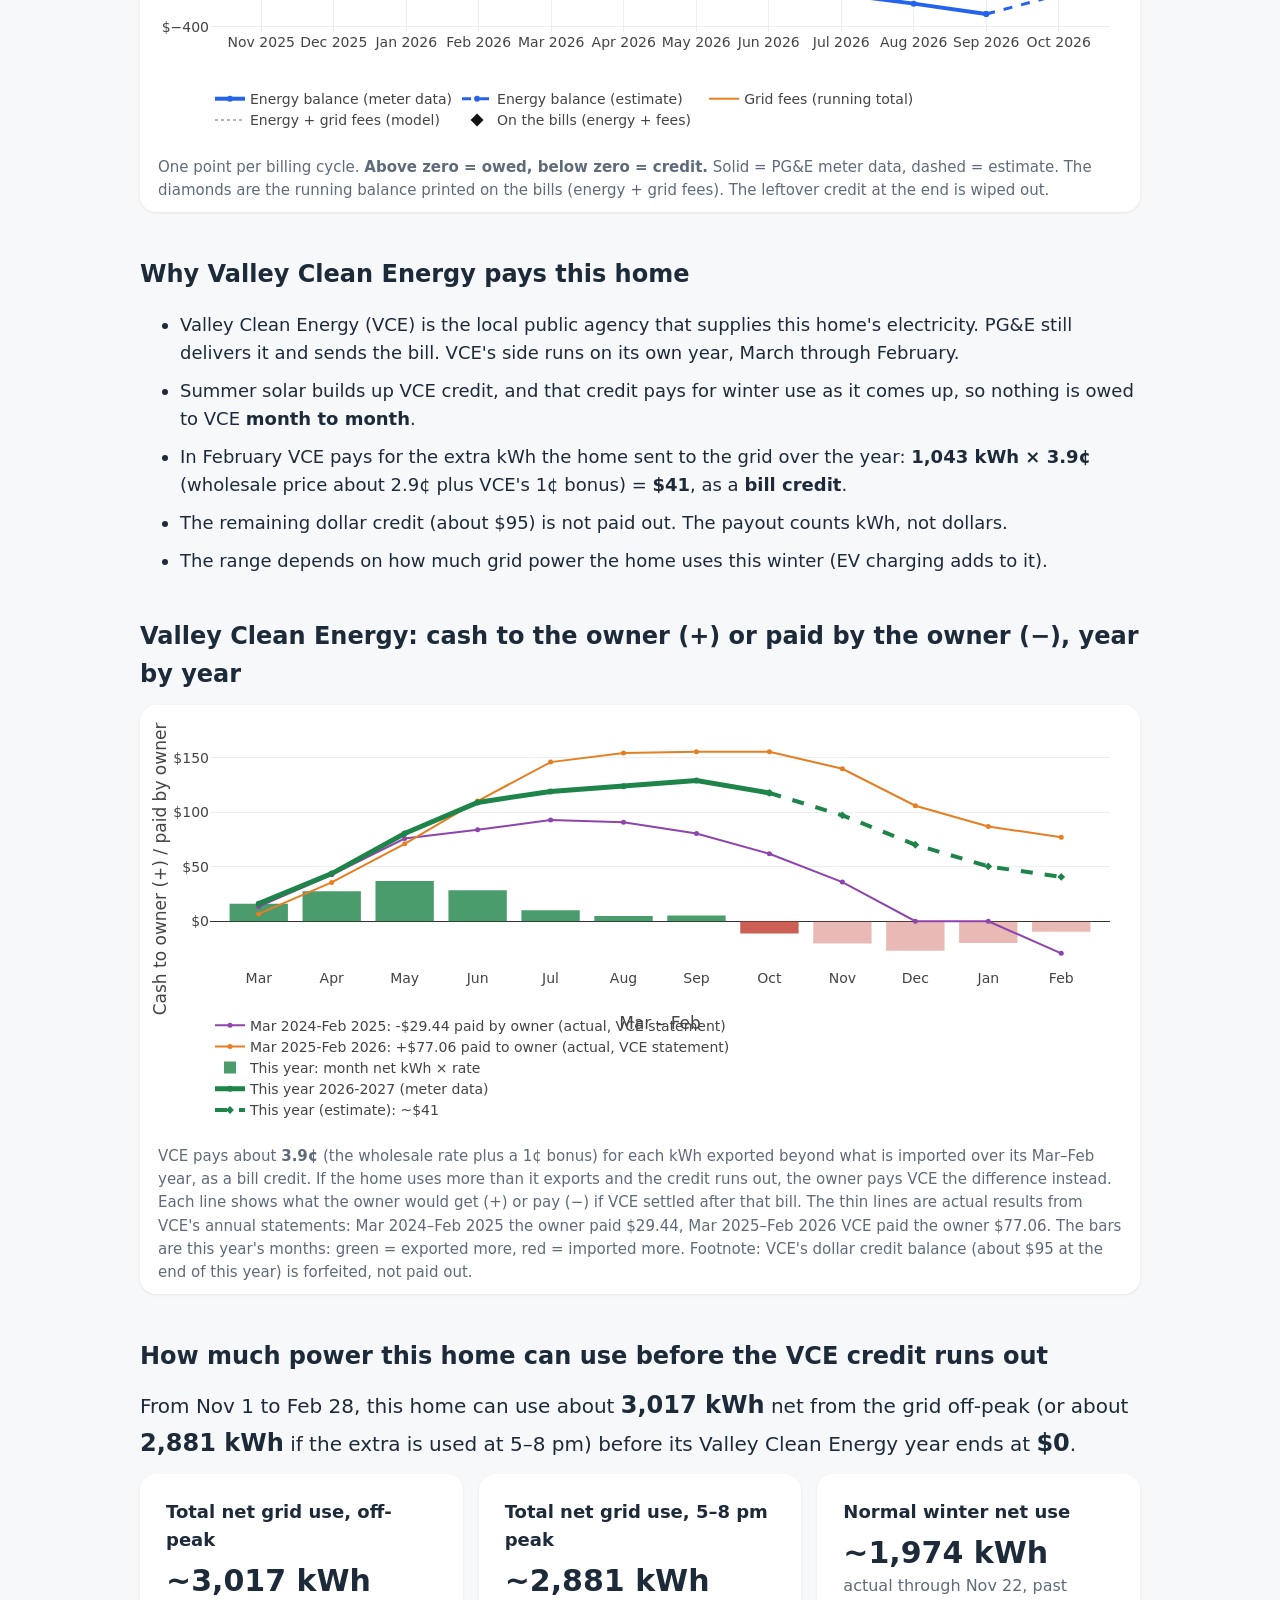
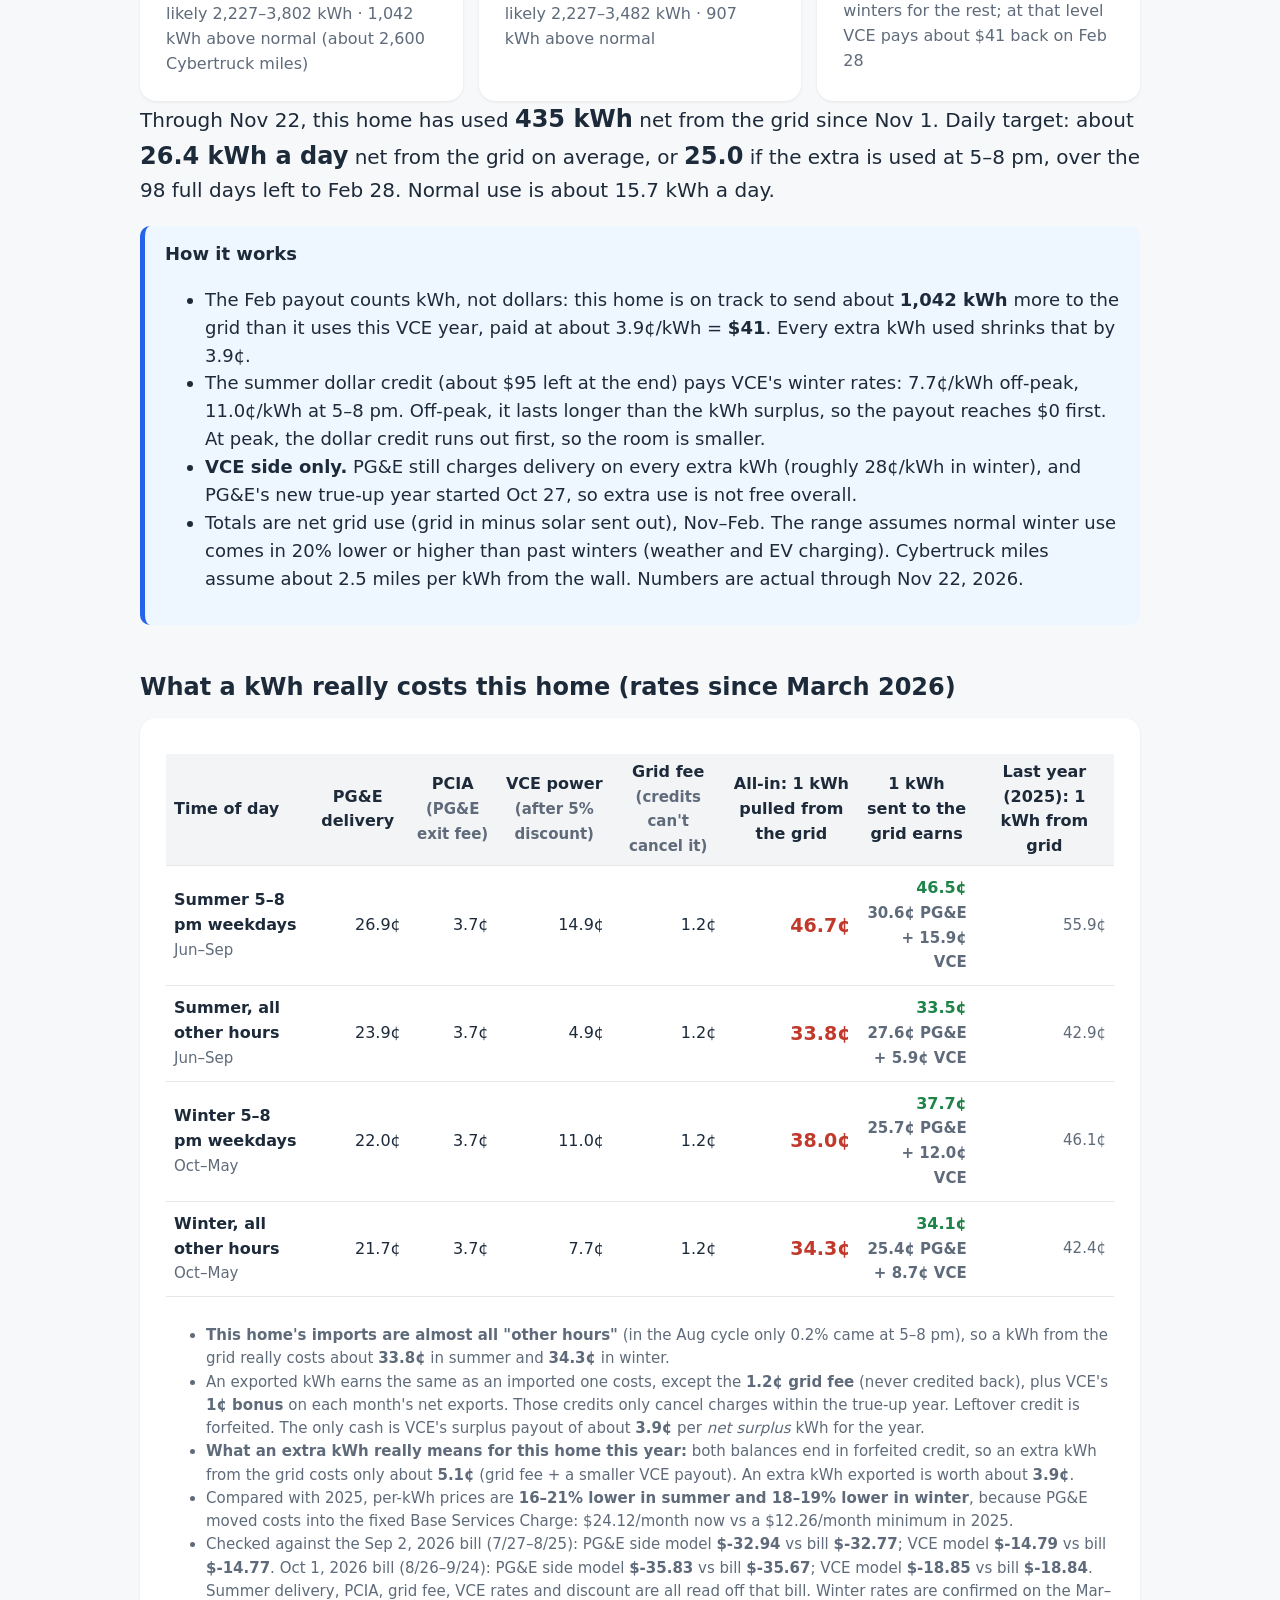
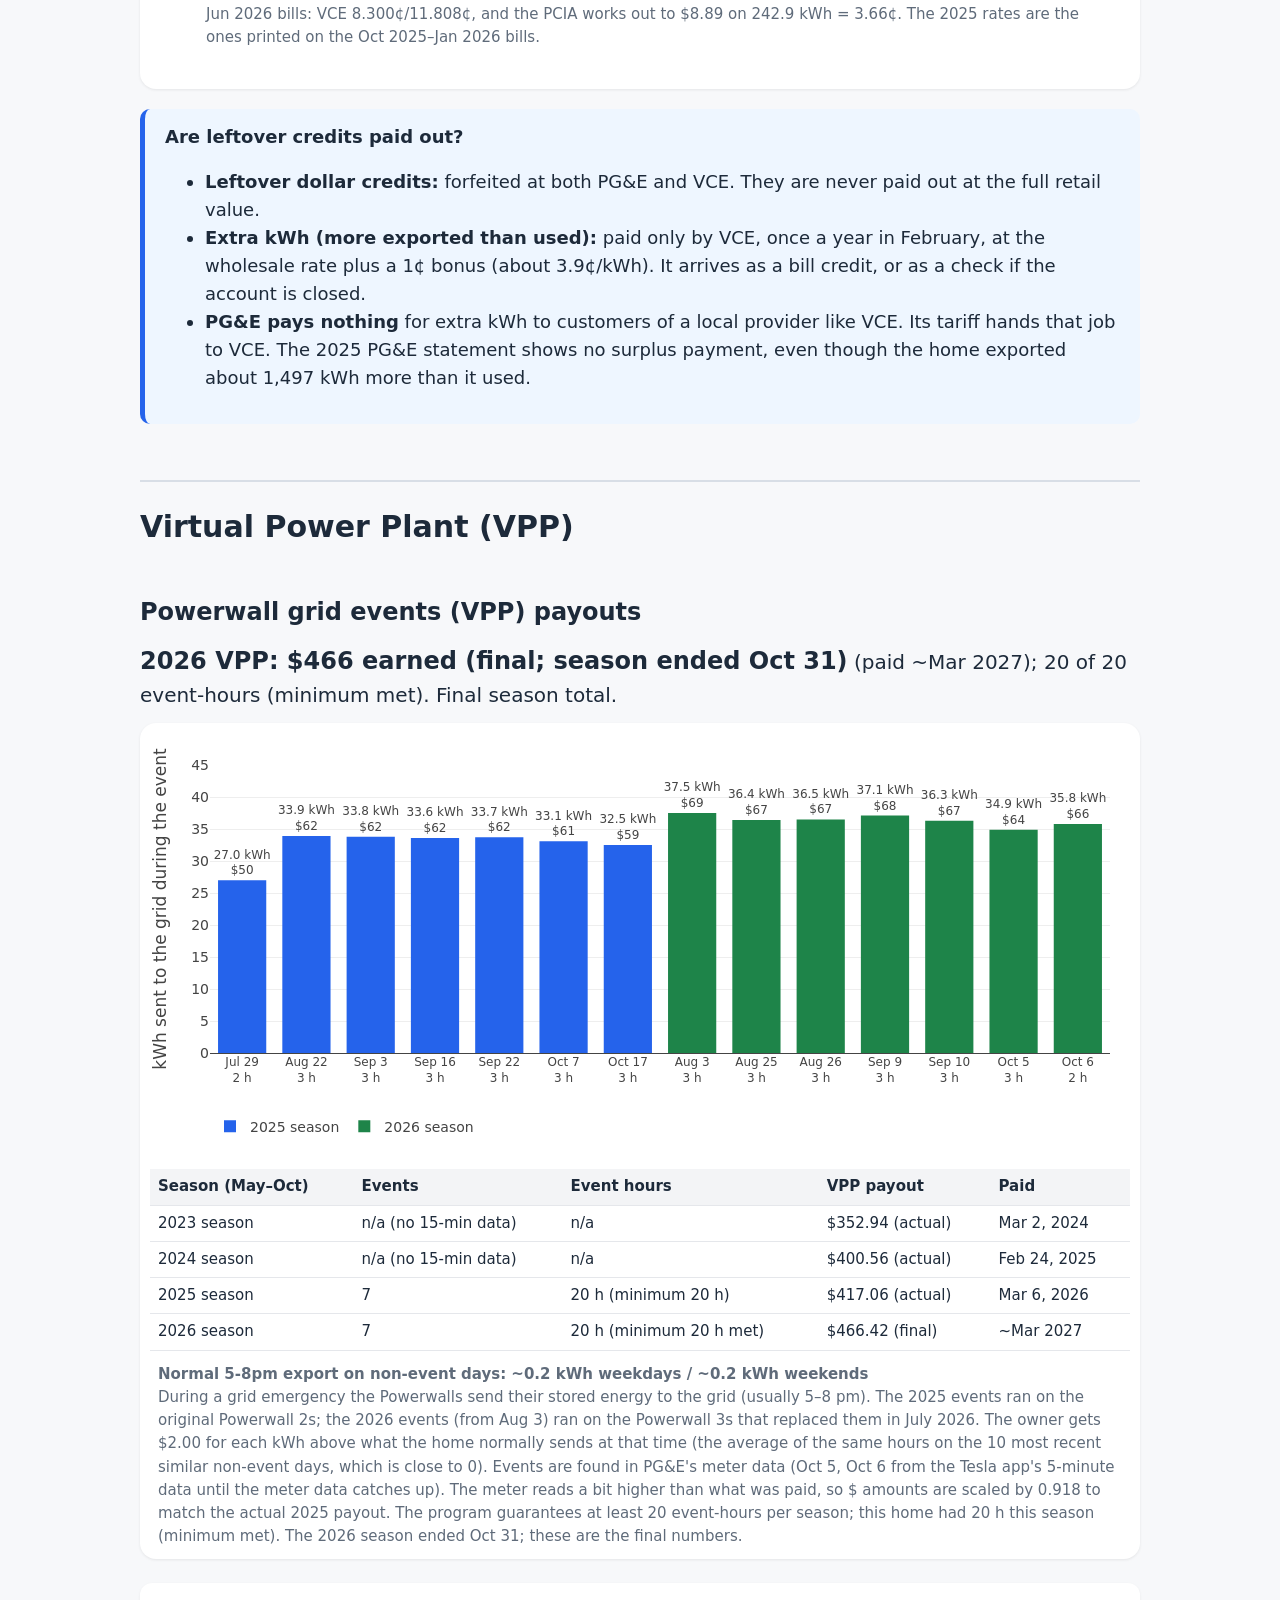
==== commit bfbcb9ac: "Solar site data update: add Nov 22, 2026" ====
--- a/solar/index.html
+++ b/solar/index.html
@@ -16,10 +16,10 @@
 <meta name="twitter:title" content="Mahkus' Solar &amp; Powerwalls - all the data you've been looking for">
 <meta name="twitter:description" content="12.24 kW of solar and three Tesla Powerwalls near Sacramento: real production, true-up costs, lifetime savings, payback and Virtual Power Plant payouts, all from the actual data.">
 <meta name="twitter:image" content="https://mahkusg.github.io/solar/assets/og_image.png">
-<link rel="stylesheet" href="assets/style.css?v=294f0c7e86">
+<link rel="stylesheet" href="assets/style.css?v=4ef1cd1f8c">
 <script src="https://cdn.plot.ly/plotly-2.35.2.min.js" charset="utf-8"></script>
-<script src="data/site_data.js?v=294f0c7e86"></script>
-<meta name="solar-build" content="294f0c7e86">
+<script src="data/site_data.js?v=4ef1cd1f8c"></script>
+<meta name="solar-build" content="4ef1cd1f8c">
 </head>
 <body>
 <main>
@@ -120,22 +120,22 @@
     (or about <b>2,881 kWh</b> if the extra is used at 5&ndash;8&nbsp;pm) before its Valley Clean Energy year ends at <b>$0</b>.</p>
   <div class="cards">
     <div class="card"><div class="t">Total net grid use, off-peak</div><div class="big">~3,017 kWh</div>
-      <div class="when">likely 2,228&ndash;3,801 kWh &middot; 1,045 kWh above normal (about 2,600 Cybertruck miles)</div></div>
+      <div class="when">likely 2,227&ndash;3,802 kWh &middot; 1,042 kWh above normal (about 2,600 Cybertruck miles)</div></div>
     <div class="card"><div class="t">Total net grid use, 5&ndash;8 pm peak</div><div class="big">~2,881 kWh</div>
-      <div class="when">likely 2,228&ndash;3,481 kWh &middot; 909 kWh above normal</div></div>
-    <div class="card"><div class="t">Normal winter net use</div><div class="big">~1,971 kWh</div>
-      <div class="when">actual through Nov 21, past winters for the rest; at that level VCE pays about $41 back on Feb 28</div></div>
+      <div class="when">likely 2,227&ndash;3,482 kWh &middot; 907 kWh above normal</div></div>
+    <div class="card"><div class="t">Normal winter net use</div><div class="big">~1,974 kWh</div>
+      <div class="when">actual through Nov 22, past winters for the rest; at that level VCE pays about $41 back on Feb 28</div></div>
   </div>
-  <p class="solhead">Through Nov 21, this home has used <b>415 kWh</b> net from the grid since Nov 1. Daily target: about <b>26.3 kWh a day</b> net from the grid on average, or <b>24.9</b> if the extra is used at 5&ndash;8&nbsp;pm,
-    over the 99 full days left to Feb&nbsp;28. Normal use is about 15.7 kWh a day.</p>
+  <p class="solhead">Through Nov 22, this home has used <b>435 kWh</b> net from the grid since Nov 1. Daily target: about <b>26.4 kWh a day</b> net from the grid on average, or <b>25.0</b> if the extra is used at 5&ndash;8&nbsp;pm,
+    over the 98 full days left to Feb&nbsp;28. Normal use is about 15.7 kWh a day.</p>
   <div class="callout"><b>How it works</b><ul>
-    <li>The Feb payout counts kWh, not dollars: this home is on track to send about <b>1,046 kWh</b> more to the grid than it uses this VCE year,
+    <li>The Feb payout counts kWh, not dollars: this home is on track to send about <b>1,042 kWh</b> more to the grid than it uses this VCE year,
       paid at about 3.9&cent;/kWh = <b>$41</b>. Every extra kWh used shrinks that by 3.9&cent;.</li>
     <li>The summer dollar credit (about $95 left at the end) pays VCE's winter rates: 7.7&cent;/kWh off-peak, 11.0&cent;/kWh at 5&ndash;8&nbsp;pm.
       Off-peak, it lasts longer than the kWh surplus, so the payout reaches $0 first. At peak, the dollar credit runs out first, so the room is smaller.</li>
     <li><b>VCE side only.</b> PG&amp;E still charges delivery on every extra kWh (roughly 28&cent;/kWh in winter), and PG&amp;E's new true-up year started Oct 27, so extra use is not free overall.</li>
     <li>Totals are net grid use (grid in minus solar sent out), Nov&ndash;Feb. The range assumes normal winter use comes in 20% lower or higher than past winters (weather and EV charging). Cybertruck miles assume about 2.5 miles per kWh from the wall.
-      Numbers are actual through Nov 21, 2026.</li>
+      Numbers are actual through Nov 22, 2026.</li>
   </ul></div>
 <!--VCEROOM:end-->
 
@@ -152,6 +152,6 @@
   <details><summary>How this was estimated</summary><ul id="assump"></ul><p class="small" id="verdict"></p></details>
   <p class="small foot" id="foot"></p>
 </main>
-<script src="assets/app.js?v=294f0c7e86"></script>
+<script src="assets/app.js?v=4ef1cd1f8c"></script>
 </body>
 </html>
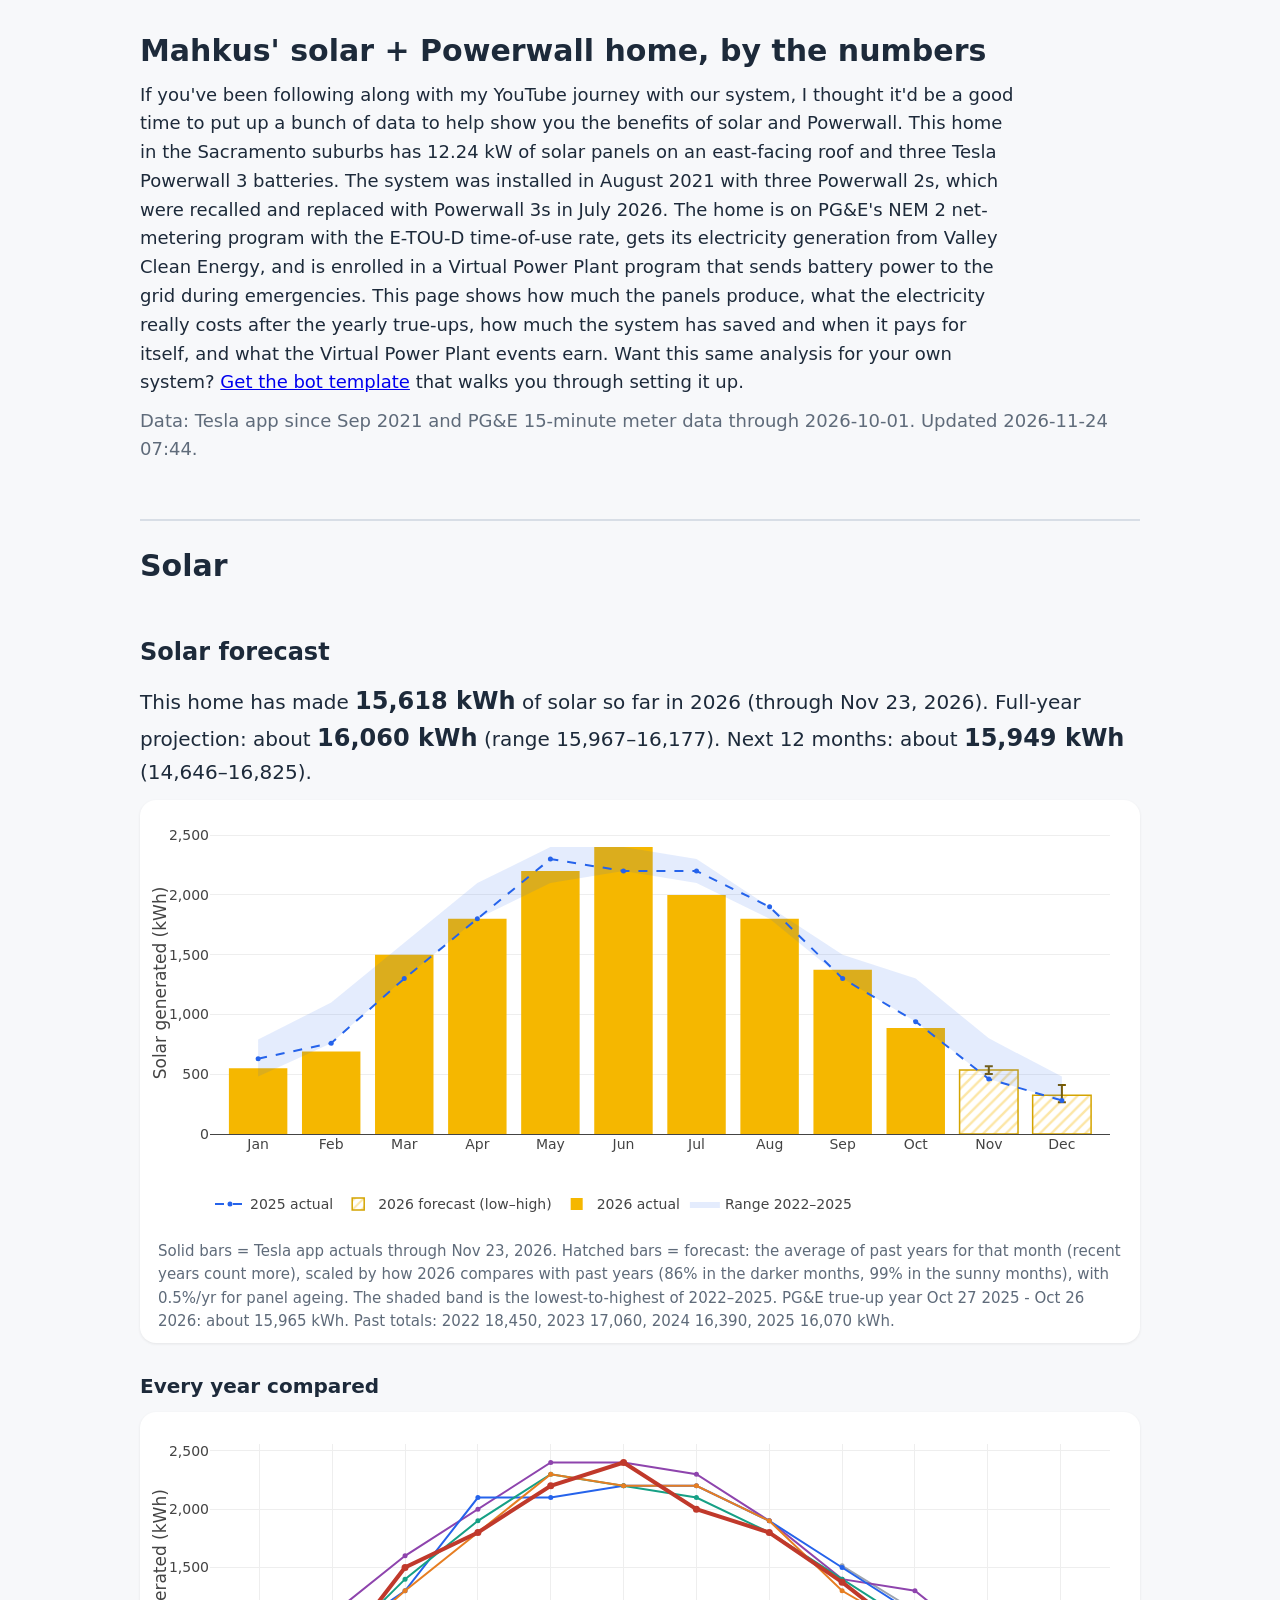
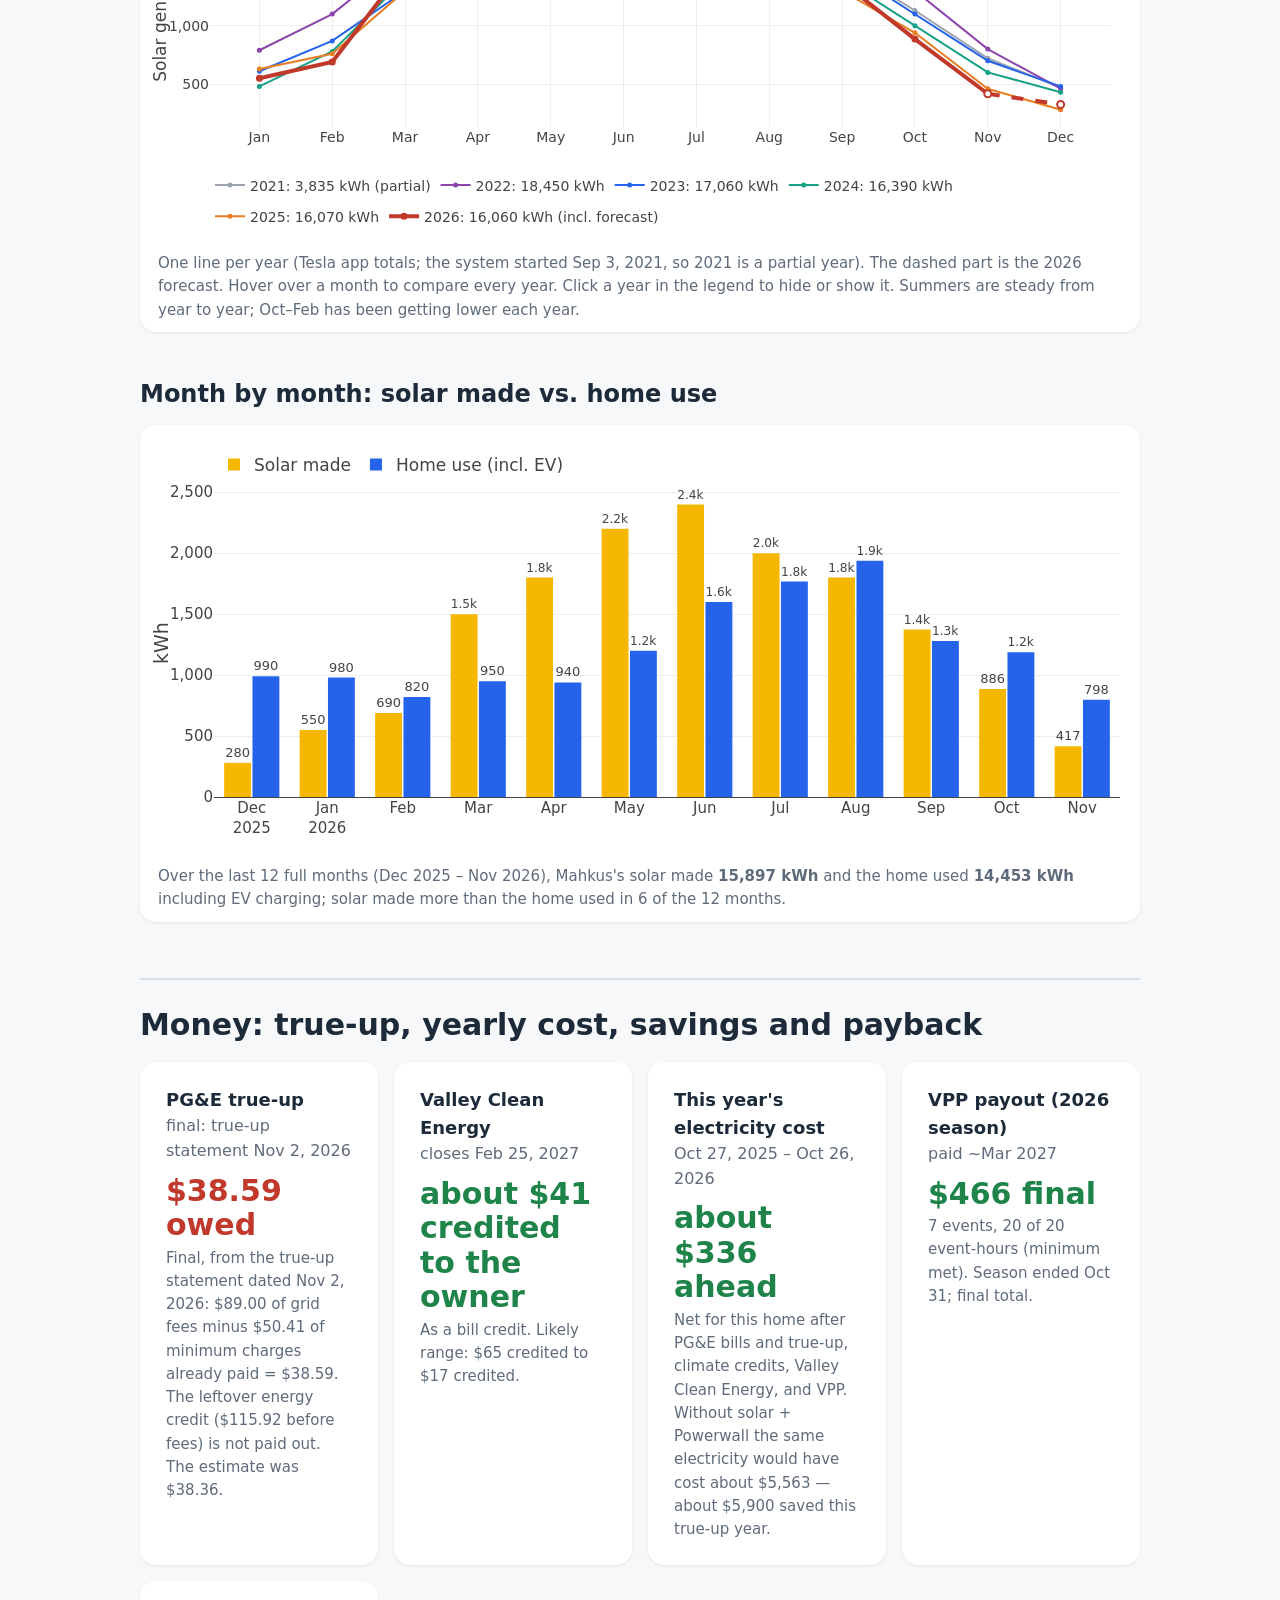
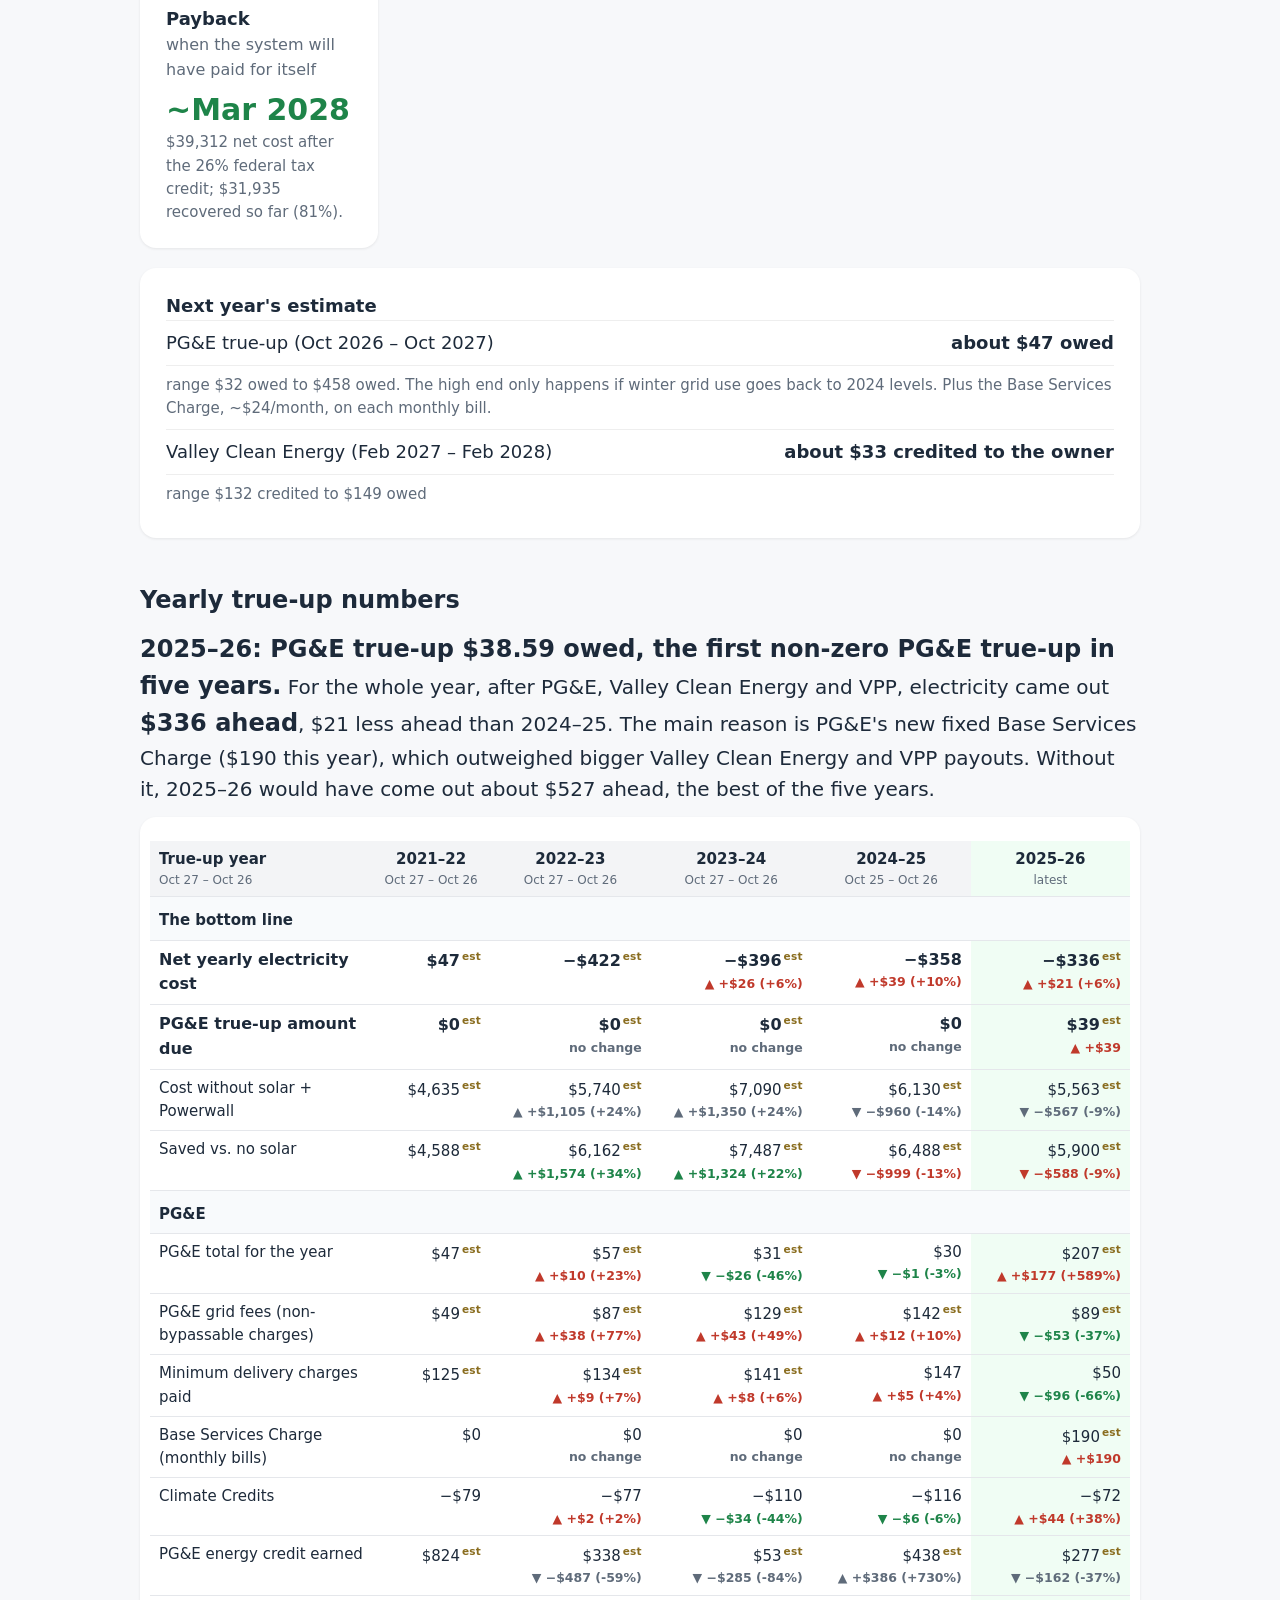
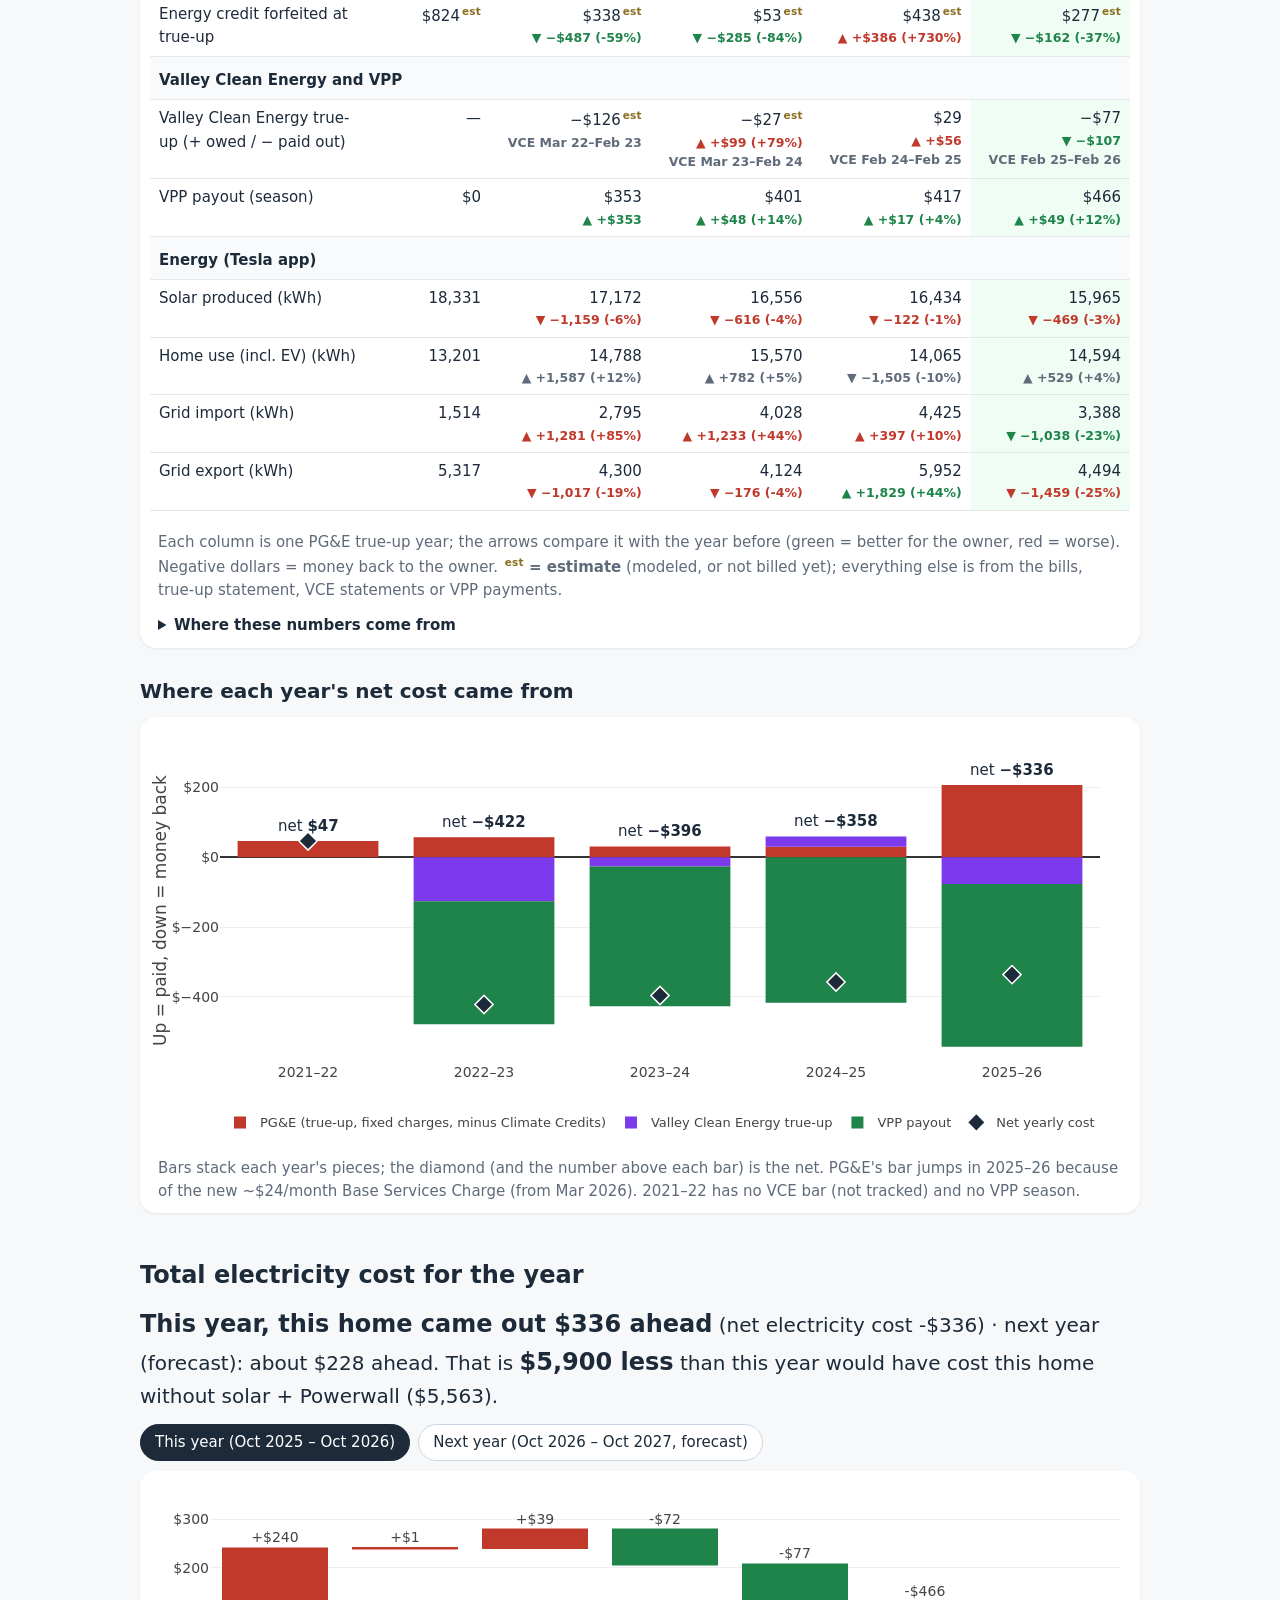
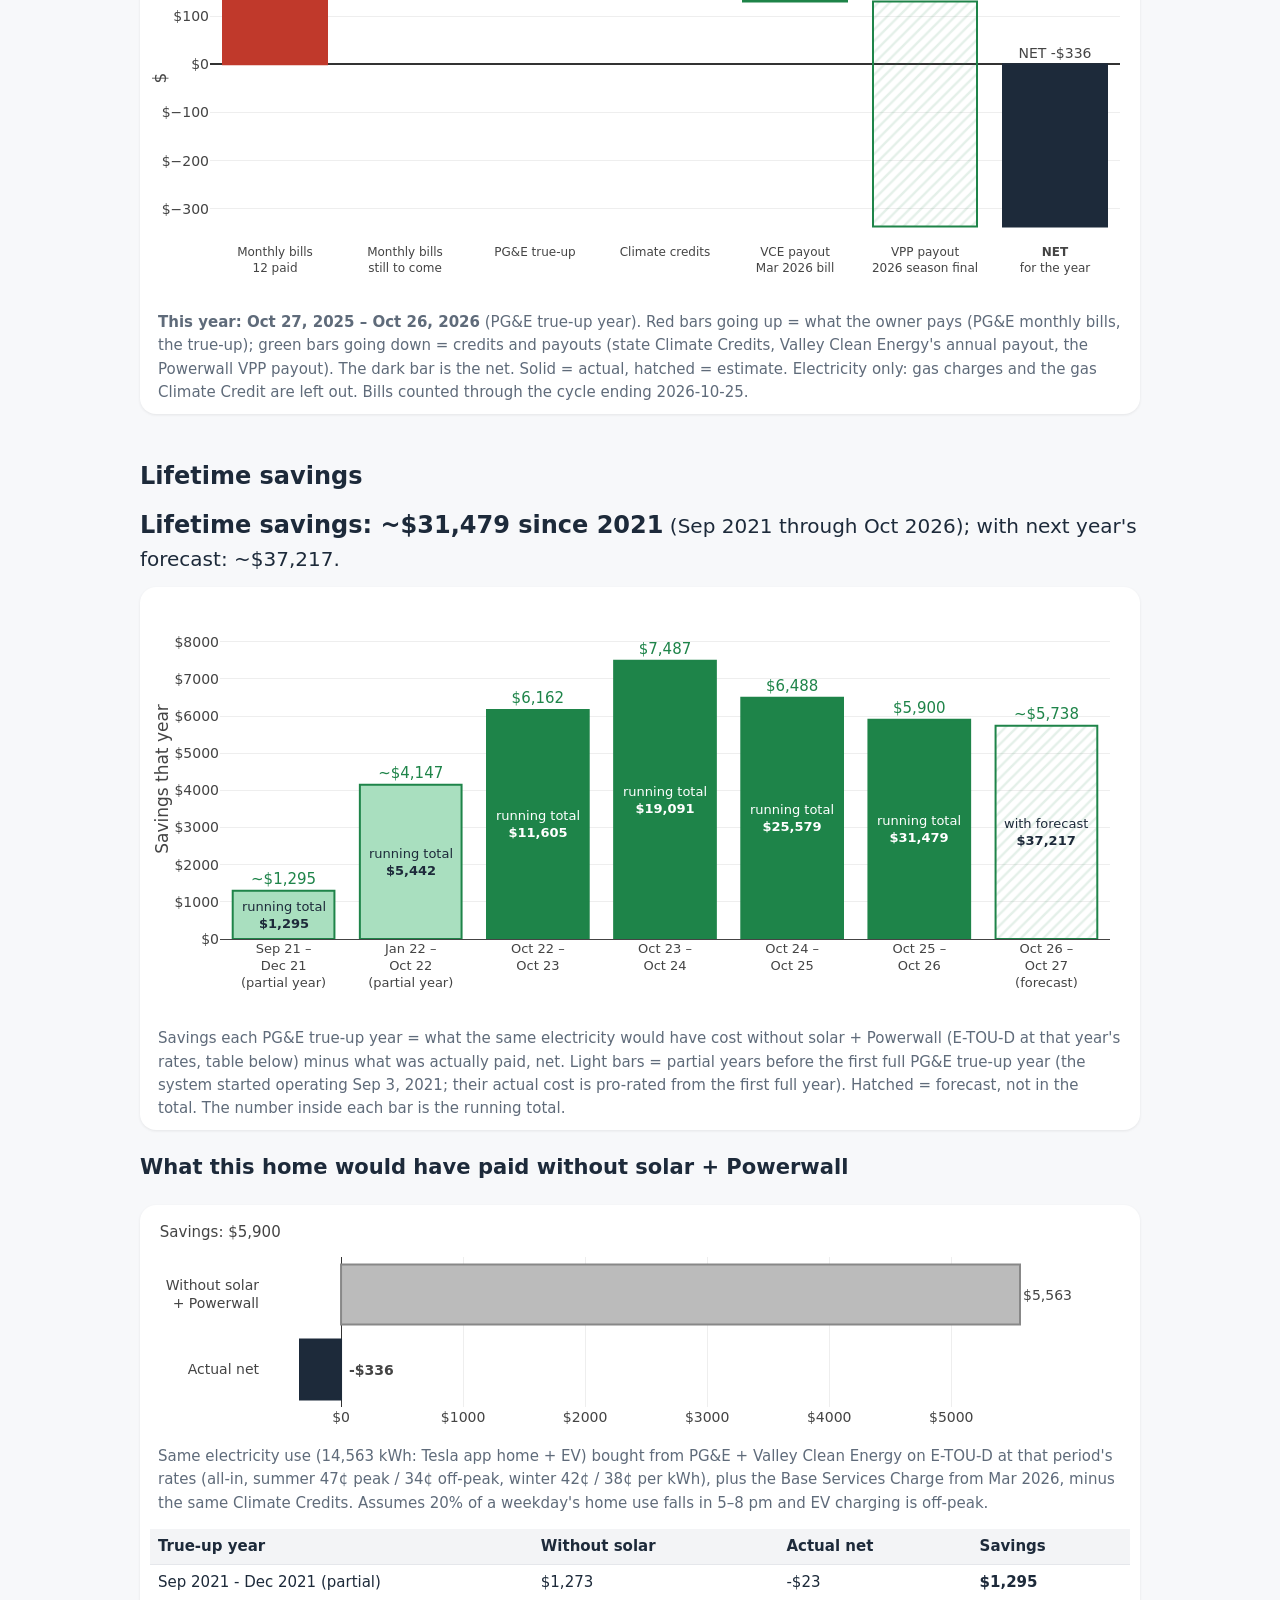
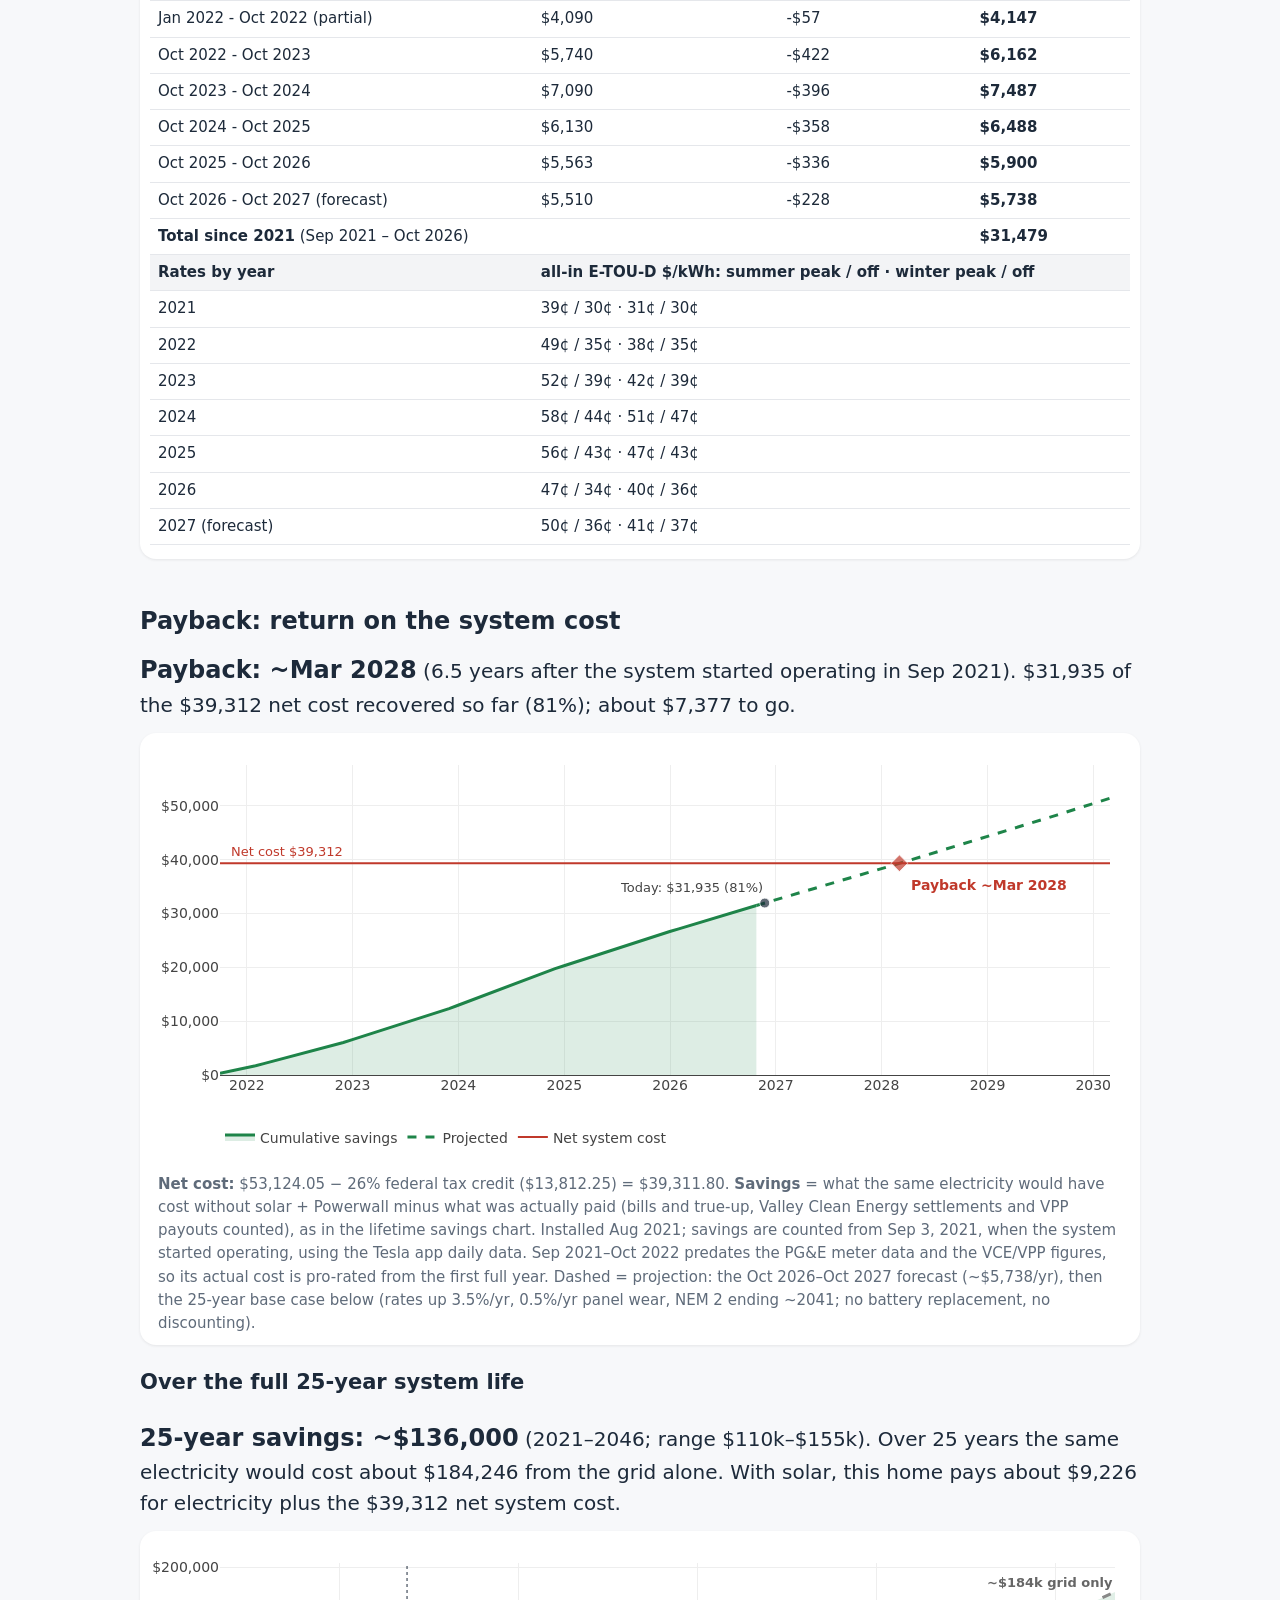
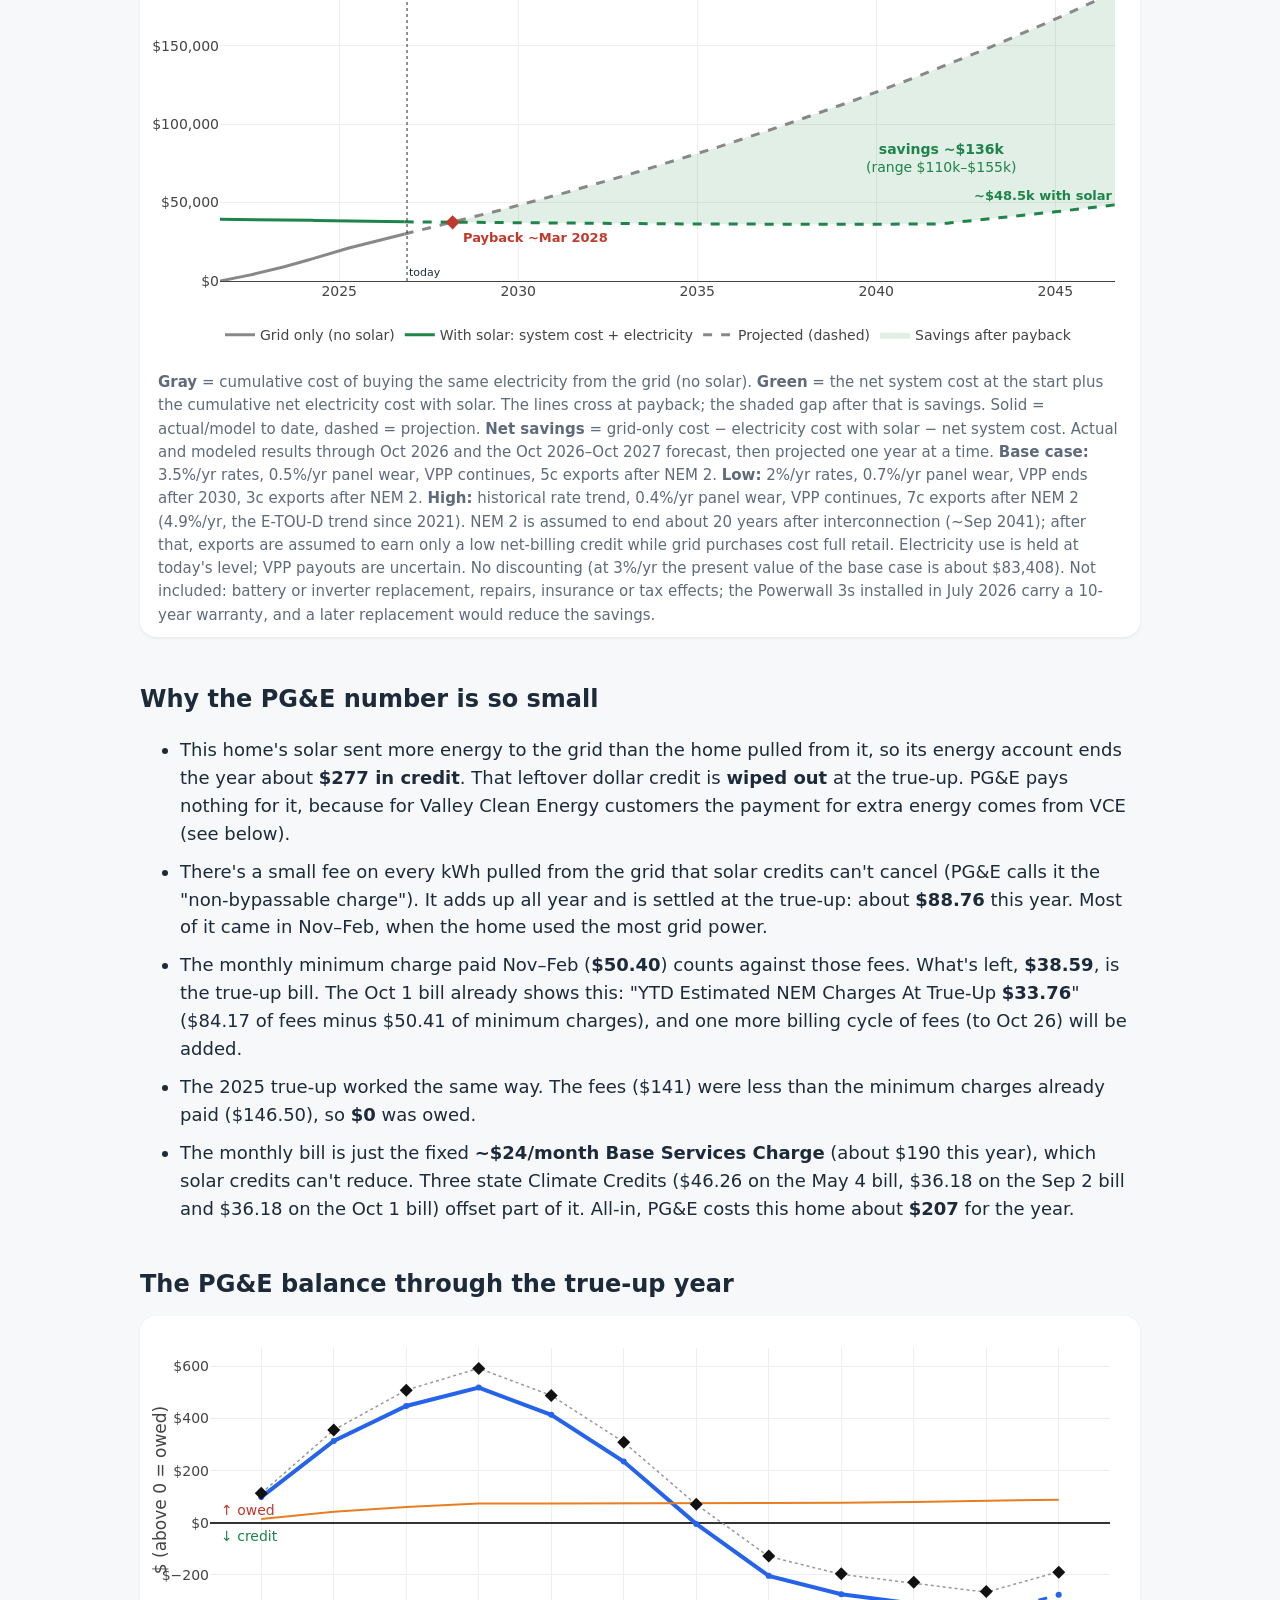
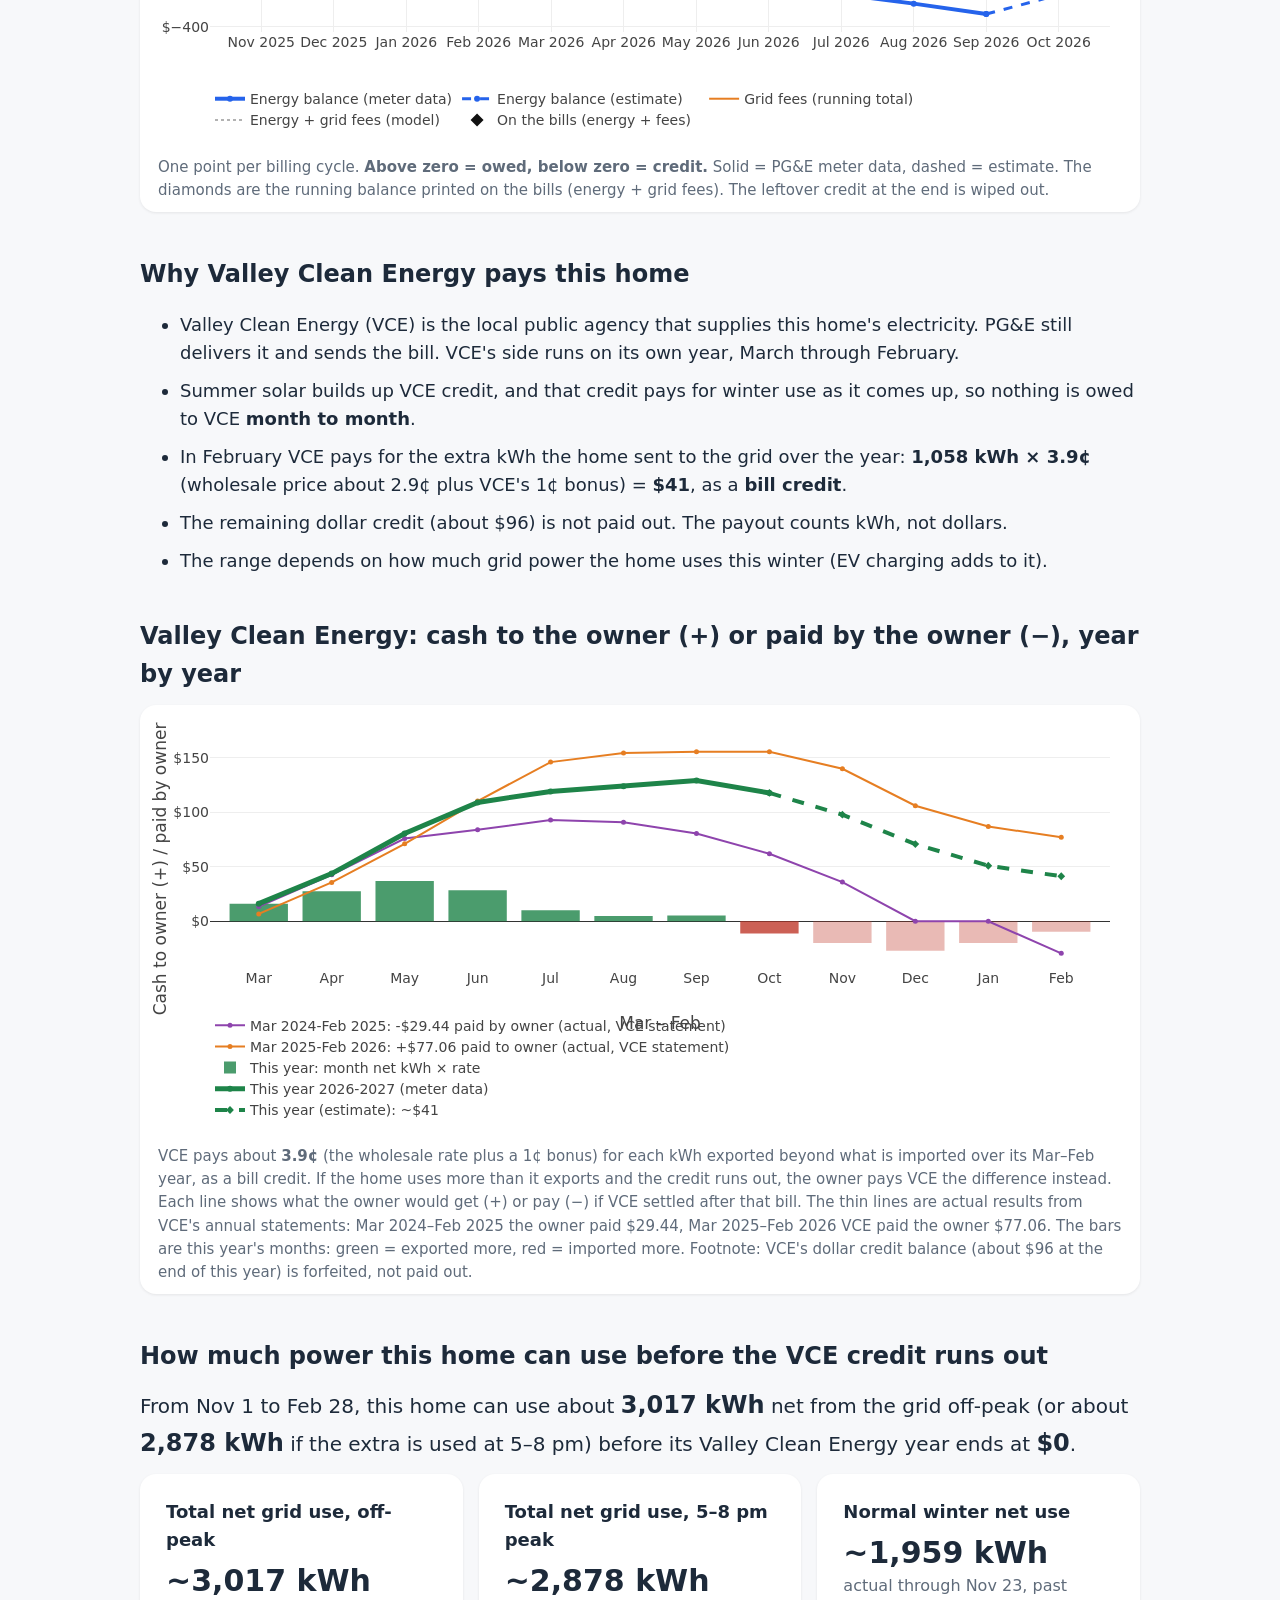
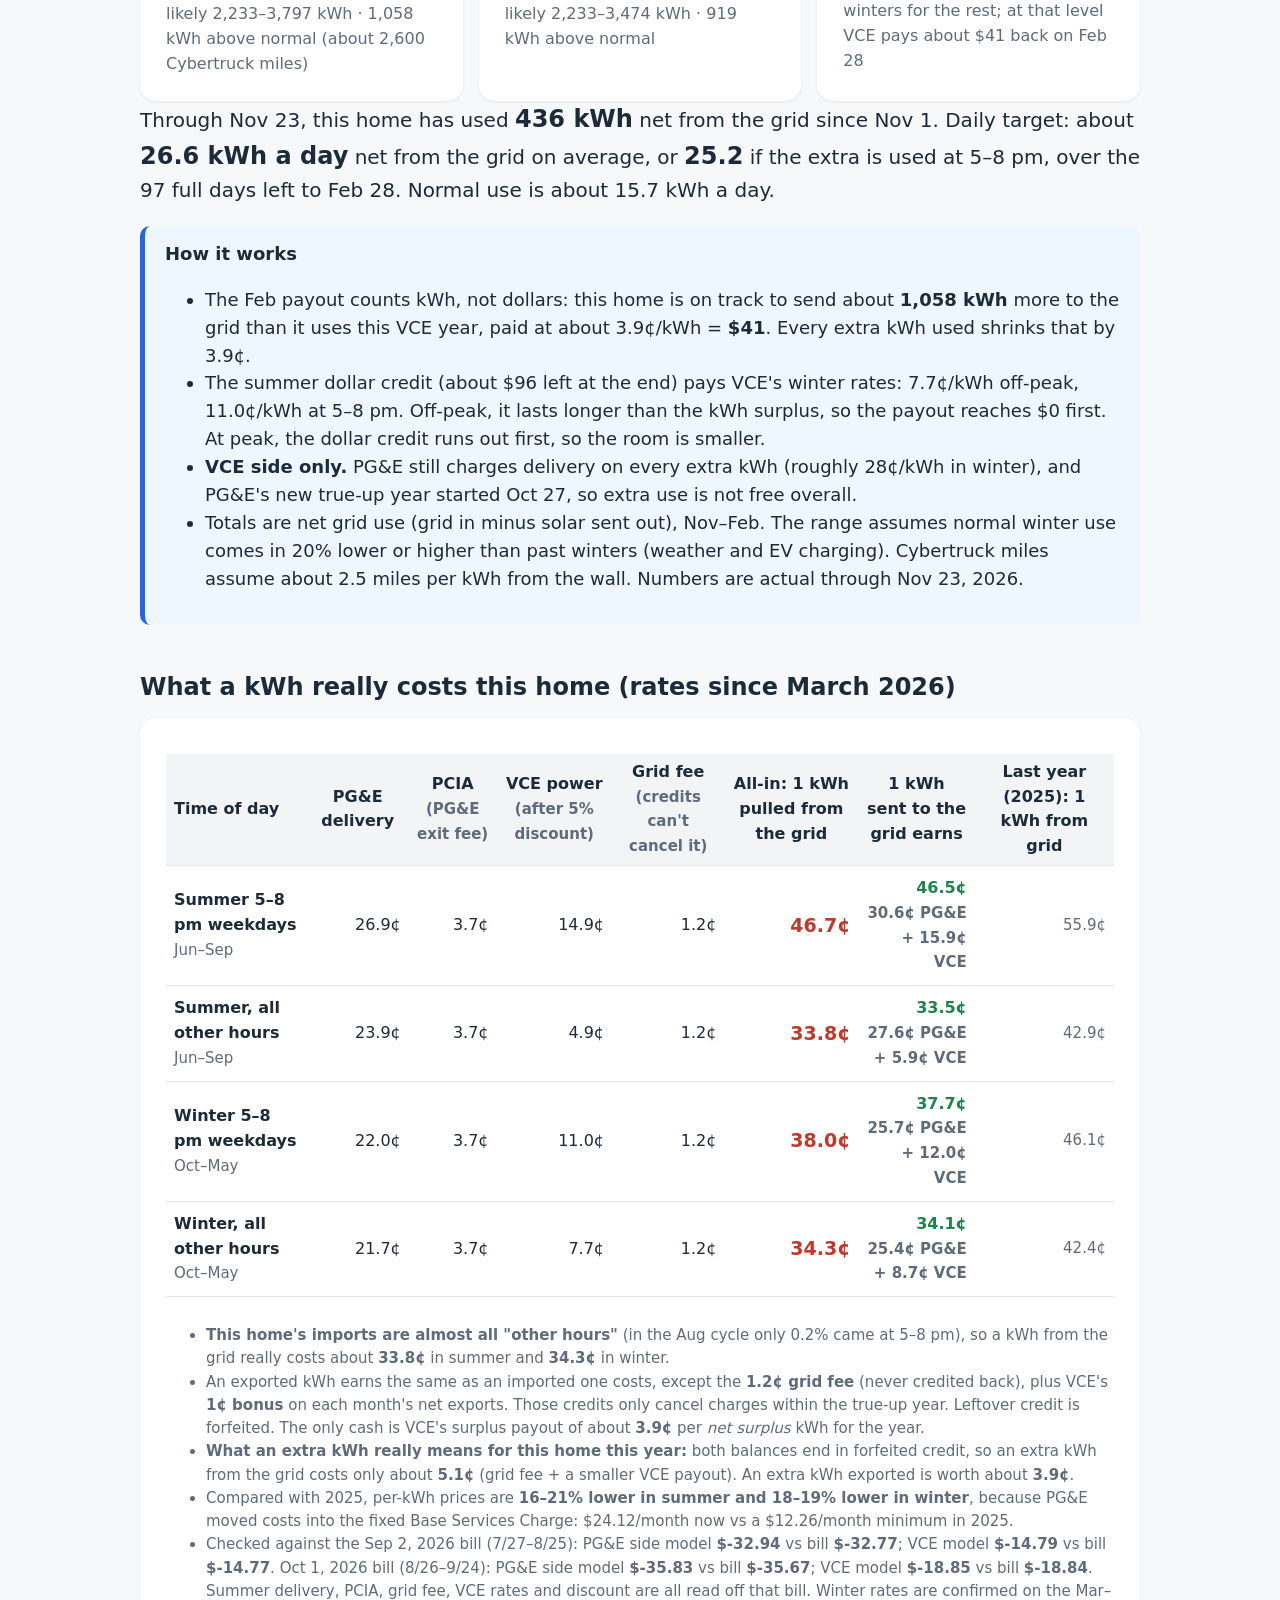
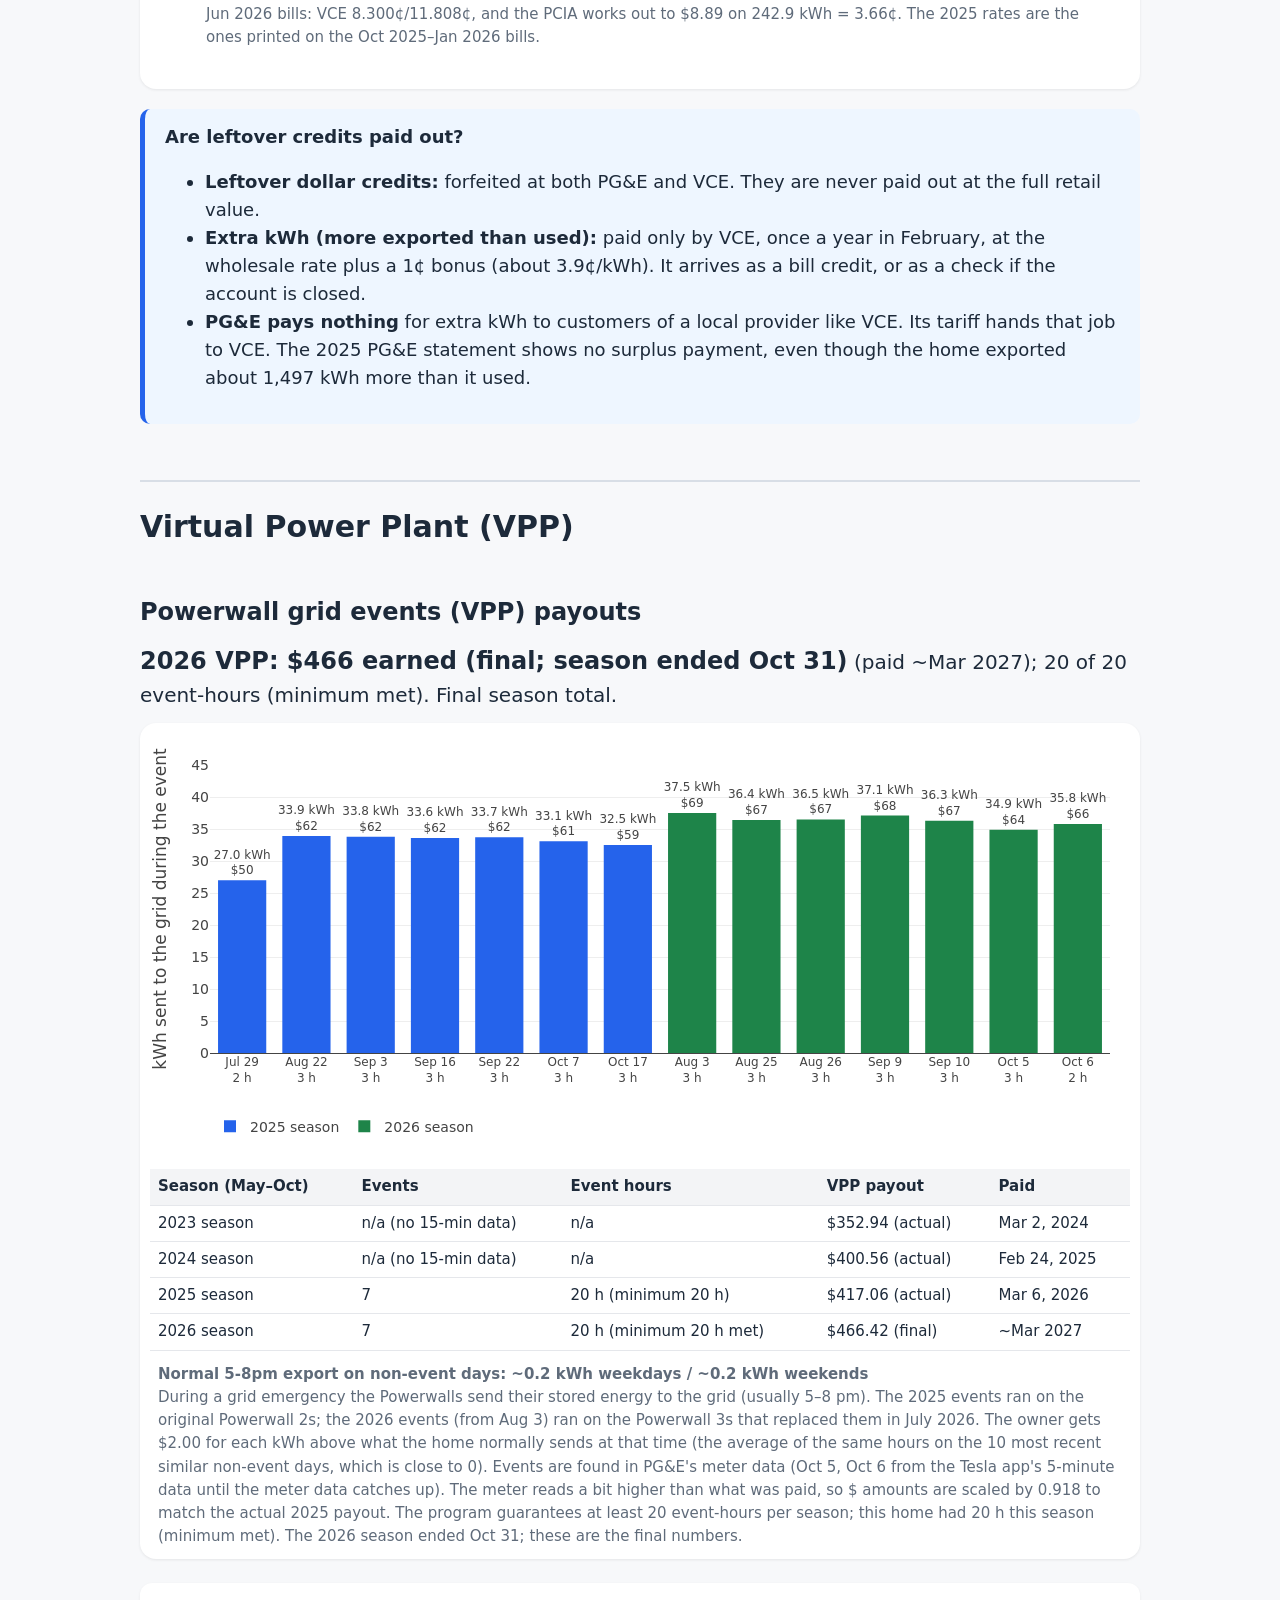
==== commit facb5e6a: "Solar site data update: add Nov 23, 2026" ====
--- a/solar/index.html
+++ b/solar/index.html
@@ -16,10 +16,10 @@
 <meta name="twitter:title" content="Mahkus' Solar &amp; Powerwalls - all the data you've been looking for">
 <meta name="twitter:description" content="12.24 kW of solar and three Tesla Powerwalls near Sacramento: real production, true-up costs, lifetime savings, payback and Virtual Power Plant payouts, all from the actual data.">
 <meta name="twitter:image" content="https://mahkusg.github.io/solar/assets/og_image.png">
-<link rel="stylesheet" href="assets/style.css?v=4ef1cd1f8c">
+<link rel="stylesheet" href="assets/style.css?v=949f785622">
 <script src="https://cdn.plot.ly/plotly-2.35.2.min.js" charset="utf-8"></script>
-<script src="data/site_data.js?v=4ef1cd1f8c"></script>
-<meta name="solar-build" content="4ef1cd1f8c">
+<script src="data/site_data.js?v=949f785622"></script>
+<meta name="solar-build" content="949f785622">
 </head>
 <body>
 <main>
@@ -117,25 +117,25 @@
 <!--VCEROOM:start-->
   <h2 id="vce-room">How much power this home can use before the VCE credit runs out</h2>
   <p class="solhead">From Nov&nbsp;1 to Feb&nbsp;28, this home can use about <b>3,017 kWh</b> net from the grid off-peak
-    (or about <b>2,881 kWh</b> if the extra is used at 5&ndash;8&nbsp;pm) before its Valley Clean Energy year ends at <b>$0</b>.</p>
+    (or about <b>2,878 kWh</b> if the extra is used at 5&ndash;8&nbsp;pm) before its Valley Clean Energy year ends at <b>$0</b>.</p>
   <div class="cards">
     <div class="card"><div class="t">Total net grid use, off-peak</div><div class="big">~3,017 kWh</div>
-      <div class="when">likely 2,227&ndash;3,802 kWh &middot; 1,042 kWh above normal (about 2,600 Cybertruck miles)</div></div>
-    <div class="card"><div class="t">Total net grid use, 5&ndash;8 pm peak</div><div class="big">~2,881 kWh</div>
-      <div class="when">likely 2,227&ndash;3,482 kWh &middot; 907 kWh above normal</div></div>
-    <div class="card"><div class="t">Normal winter net use</div><div class="big">~1,974 kWh</div>
-      <div class="when">actual through Nov 22, past winters for the rest; at that level VCE pays about $41 back on Feb 28</div></div>
+      <div class="when">likely 2,233&ndash;3,797 kWh &middot; 1,058 kWh above normal (about 2,600 Cybertruck miles)</div></div>
+    <div class="card"><div class="t">Total net grid use, 5&ndash;8 pm peak</div><div class="big">~2,878 kWh</div>
+      <div class="when">likely 2,233&ndash;3,474 kWh &middot; 919 kWh above normal</div></div>
+    <div class="card"><div class="t">Normal winter net use</div><div class="big">~1,959 kWh</div>
+      <div class="when">actual through Nov 23, past winters for the rest; at that level VCE pays about $41 back on Feb 28</div></div>
   </div>
-  <p class="solhead">Through Nov 22, this home has used <b>435 kWh</b> net from the grid since Nov 1. Daily target: about <b>26.4 kWh a day</b> net from the grid on average, or <b>25.0</b> if the extra is used at 5&ndash;8&nbsp;pm,
-    over the 98 full days left to Feb&nbsp;28. Normal use is about 15.7 kWh a day.</p>
+  <p class="solhead">Through Nov 23, this home has used <b>436 kWh</b> net from the grid since Nov 1. Daily target: about <b>26.6 kWh a day</b> net from the grid on average, or <b>25.2</b> if the extra is used at 5&ndash;8&nbsp;pm,
+    over the 97 full days left to Feb&nbsp;28. Normal use is about 15.7 kWh a day.</p>
   <div class="callout"><b>How it works</b><ul>
-    <li>The Feb payout counts kWh, not dollars: this home is on track to send about <b>1,042 kWh</b> more to the grid than it uses this VCE year,
+    <li>The Feb payout counts kWh, not dollars: this home is on track to send about <b>1,058 kWh</b> more to the grid than it uses this VCE year,
       paid at about 3.9&cent;/kWh = <b>$41</b>. Every extra kWh used shrinks that by 3.9&cent;.</li>
-    <li>The summer dollar credit (about $95 left at the end) pays VCE's winter rates: 7.7&cent;/kWh off-peak, 11.0&cent;/kWh at 5&ndash;8&nbsp;pm.
+    <li>The summer dollar credit (about $96 left at the end) pays VCE's winter rates: 7.7&cent;/kWh off-peak, 11.0&cent;/kWh at 5&ndash;8&nbsp;pm.
       Off-peak, it lasts longer than the kWh surplus, so the payout reaches $0 first. At peak, the dollar credit runs out first, so the room is smaller.</li>
     <li><b>VCE side only.</b> PG&amp;E still charges delivery on every extra kWh (roughly 28&cent;/kWh in winter), and PG&amp;E's new true-up year started Oct 27, so extra use is not free overall.</li>
     <li>Totals are net grid use (grid in minus solar sent out), Nov&ndash;Feb. The range assumes normal winter use comes in 20% lower or higher than past winters (weather and EV charging). Cybertruck miles assume about 2.5 miles per kWh from the wall.
-      Numbers are actual through Nov 22, 2026.</li>
+      Numbers are actual through Nov 23, 2026.</li>
   </ul></div>
 <!--VCEROOM:end-->
 
@@ -152,6 +152,6 @@
   <details><summary>How this was estimated</summary><ul id="assump"></ul><p class="small" id="verdict"></p></details>
   <p class="small foot" id="foot"></p>
 </main>
-<script src="assets/app.js?v=4ef1cd1f8c"></script>
+<script src="assets/app.js?v=949f785622"></script>
 </body>
 </html>
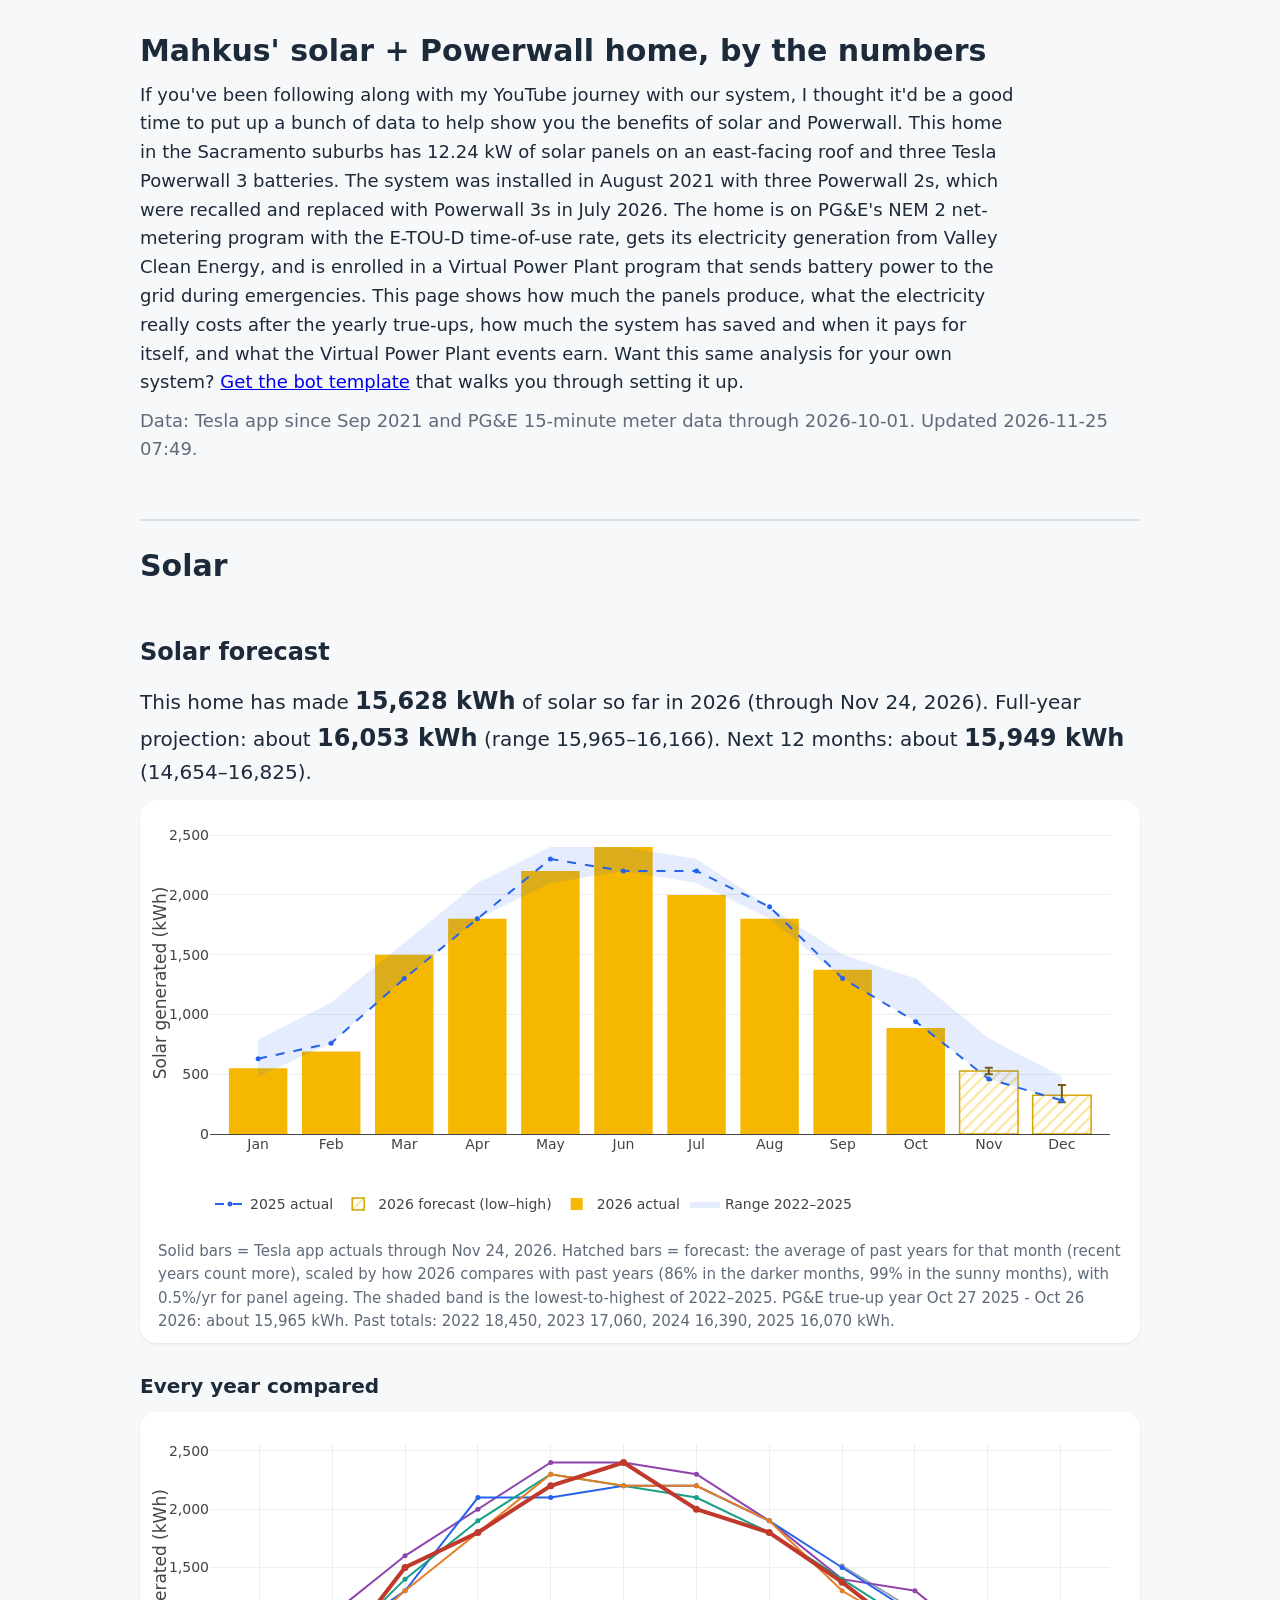
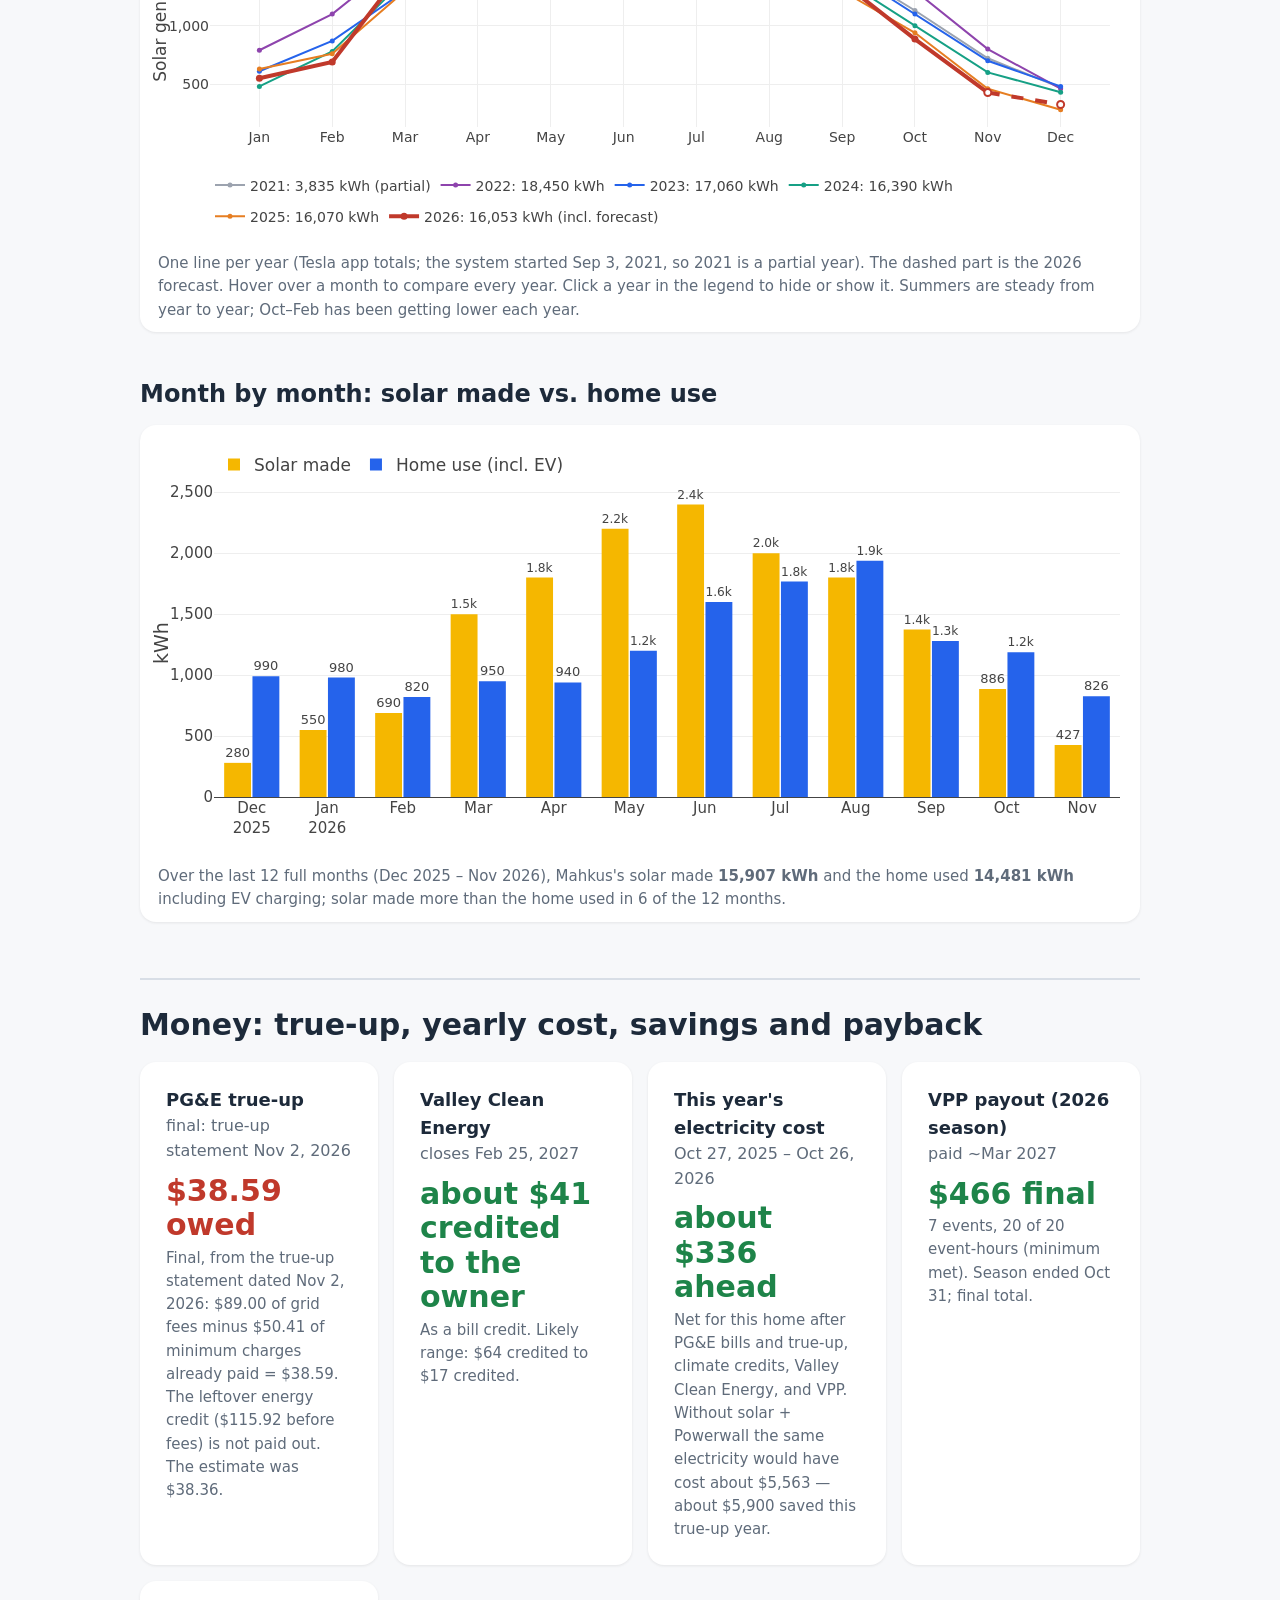
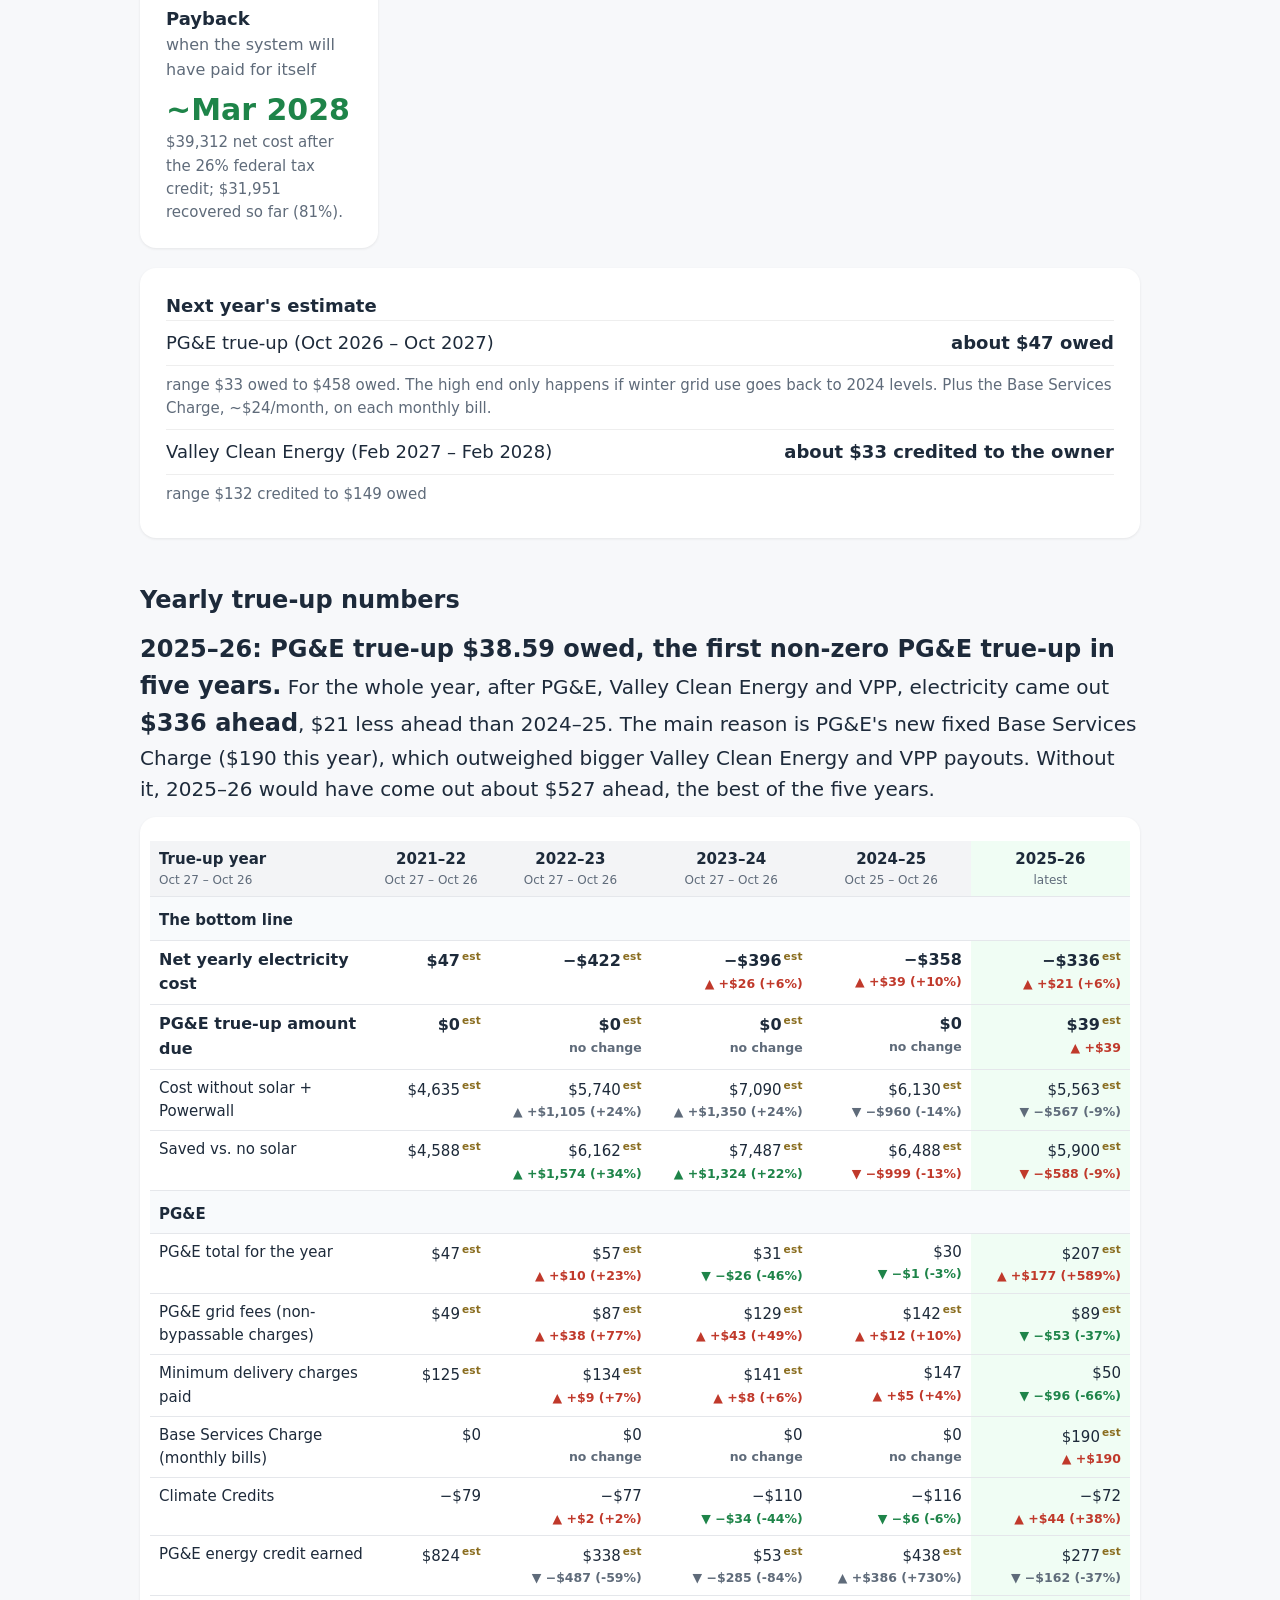
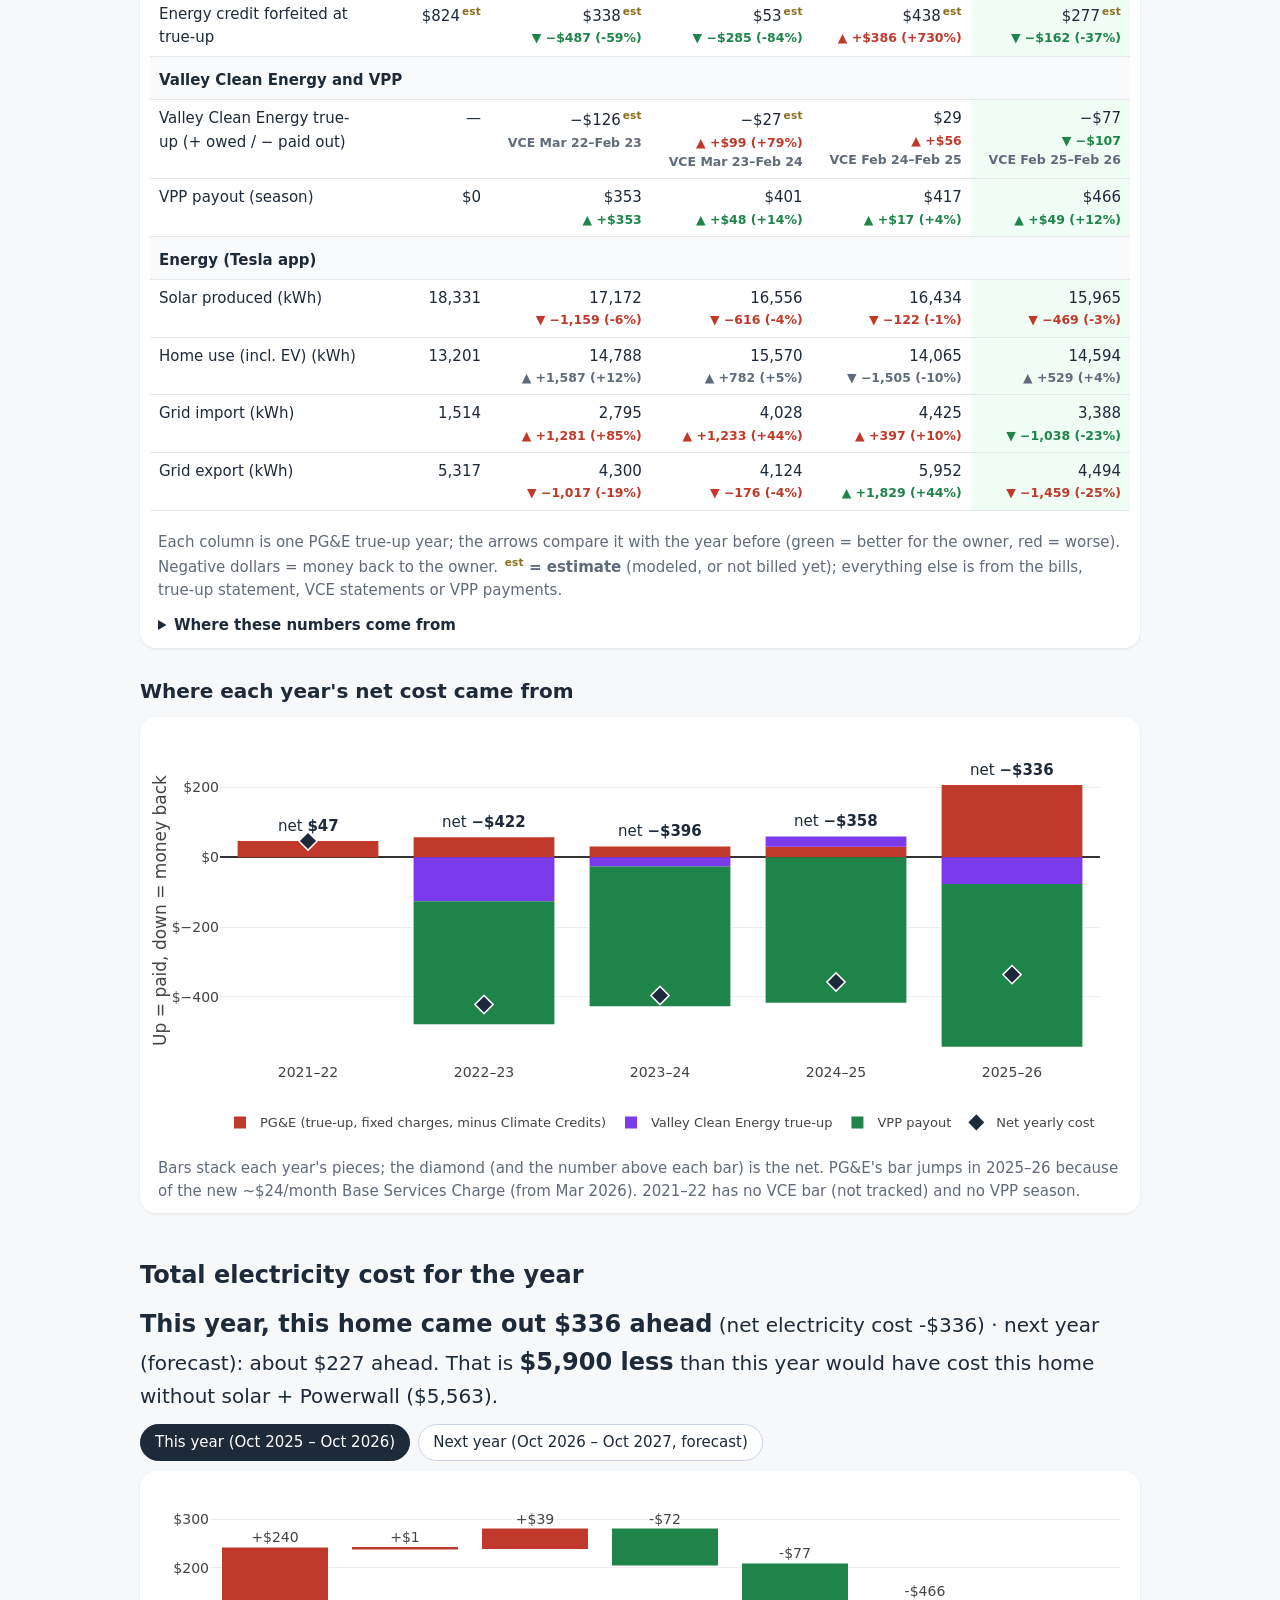
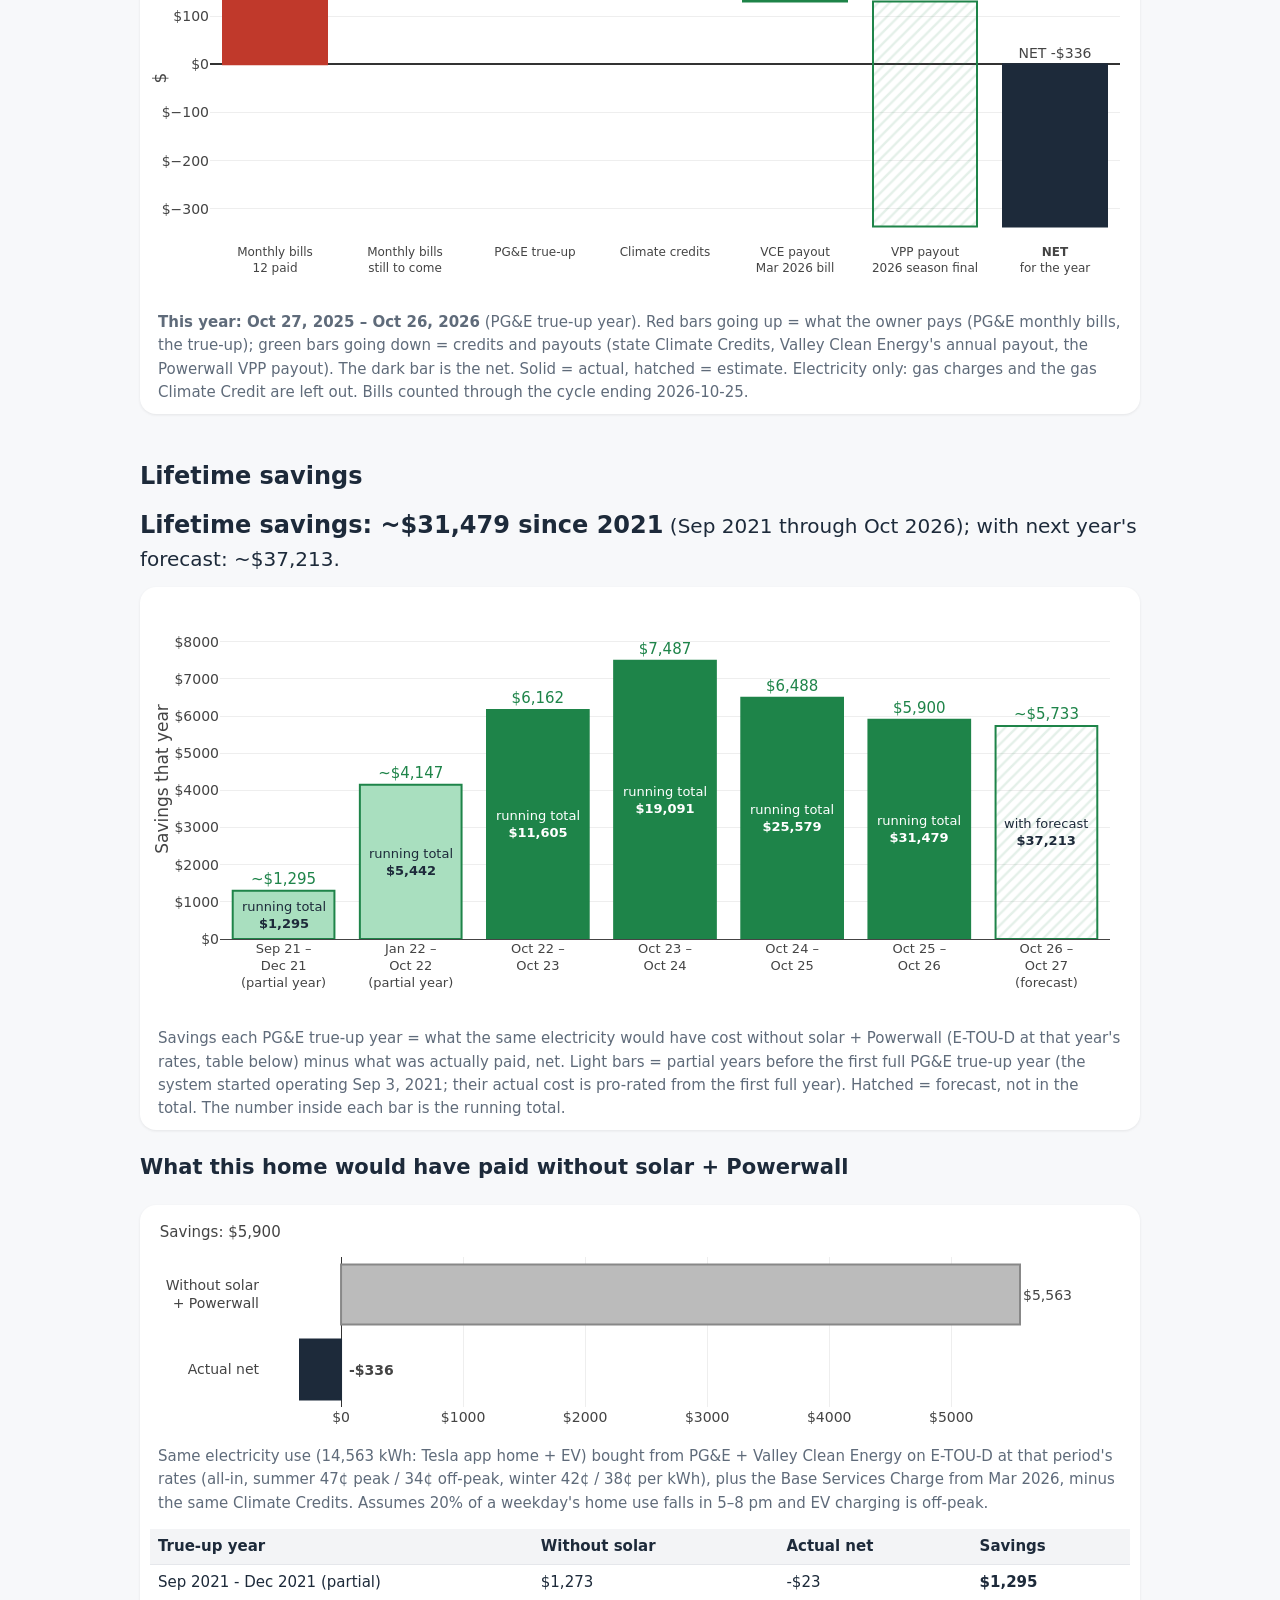
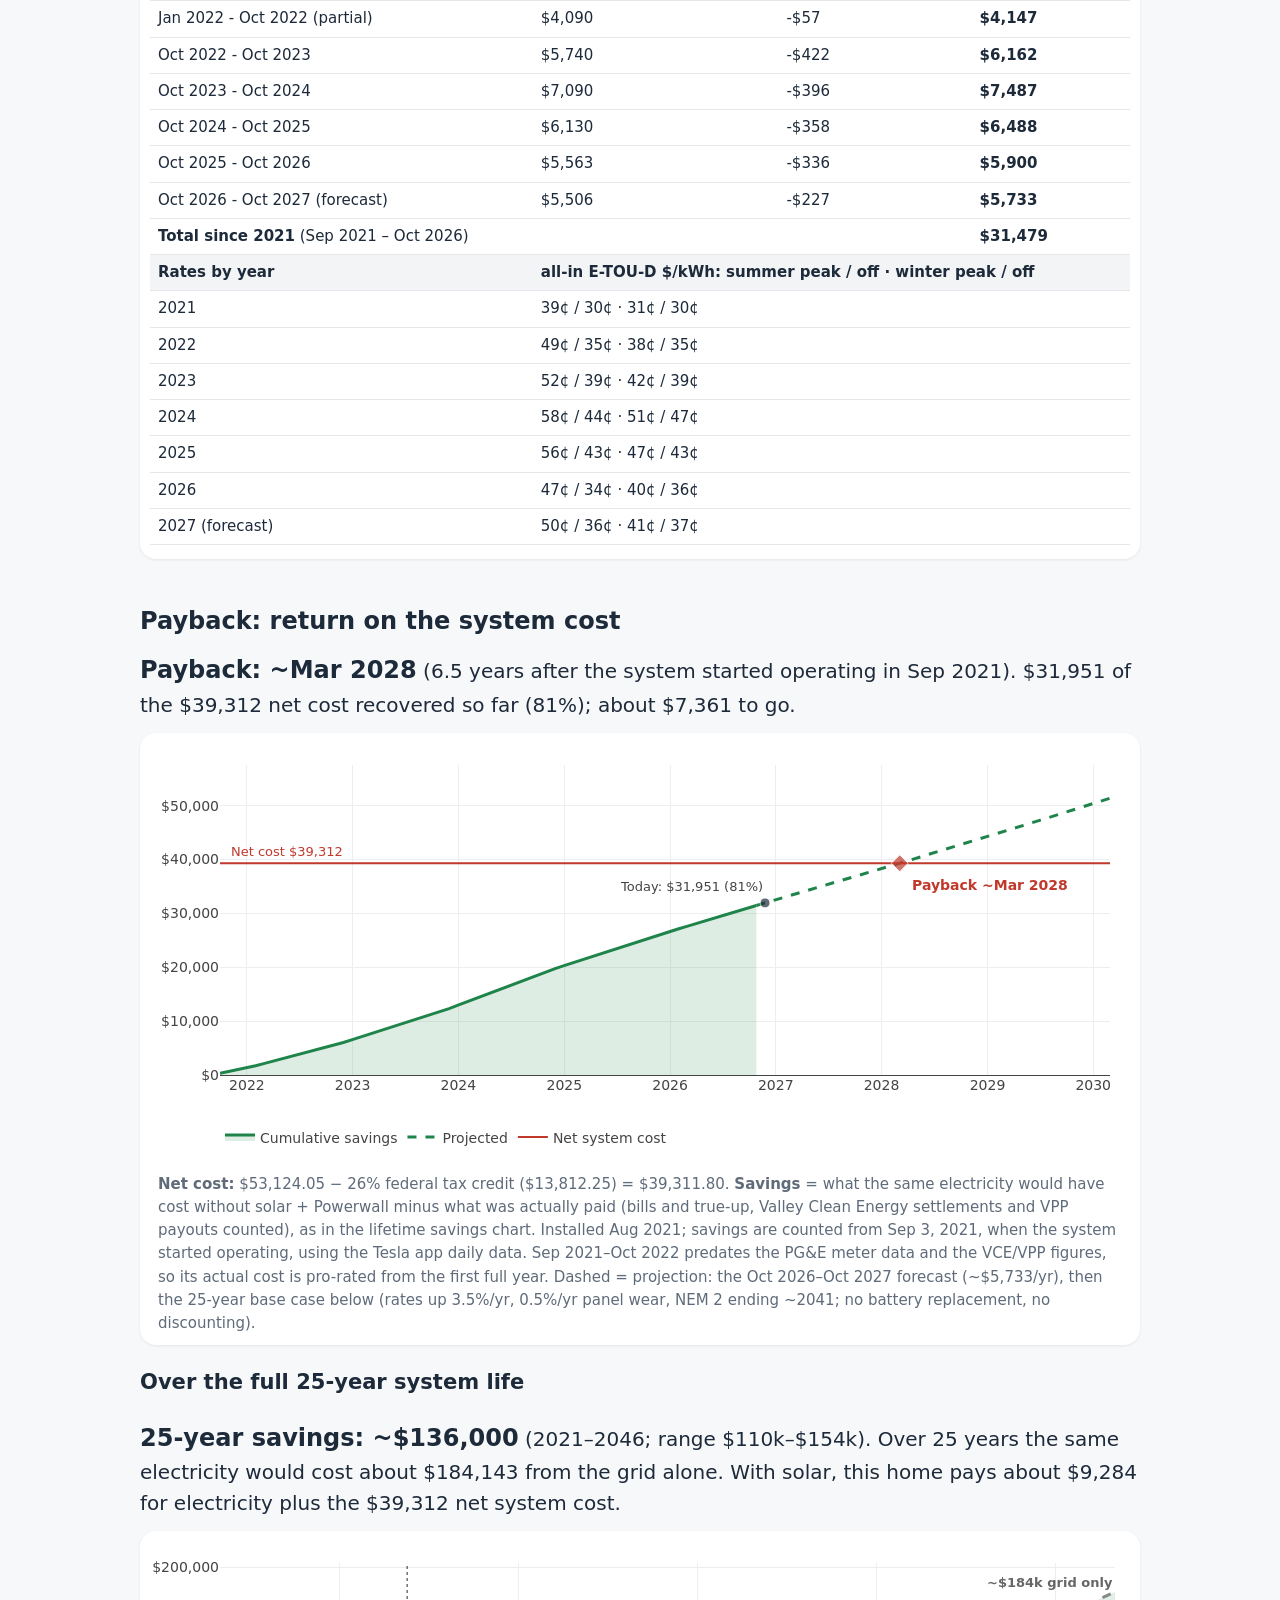
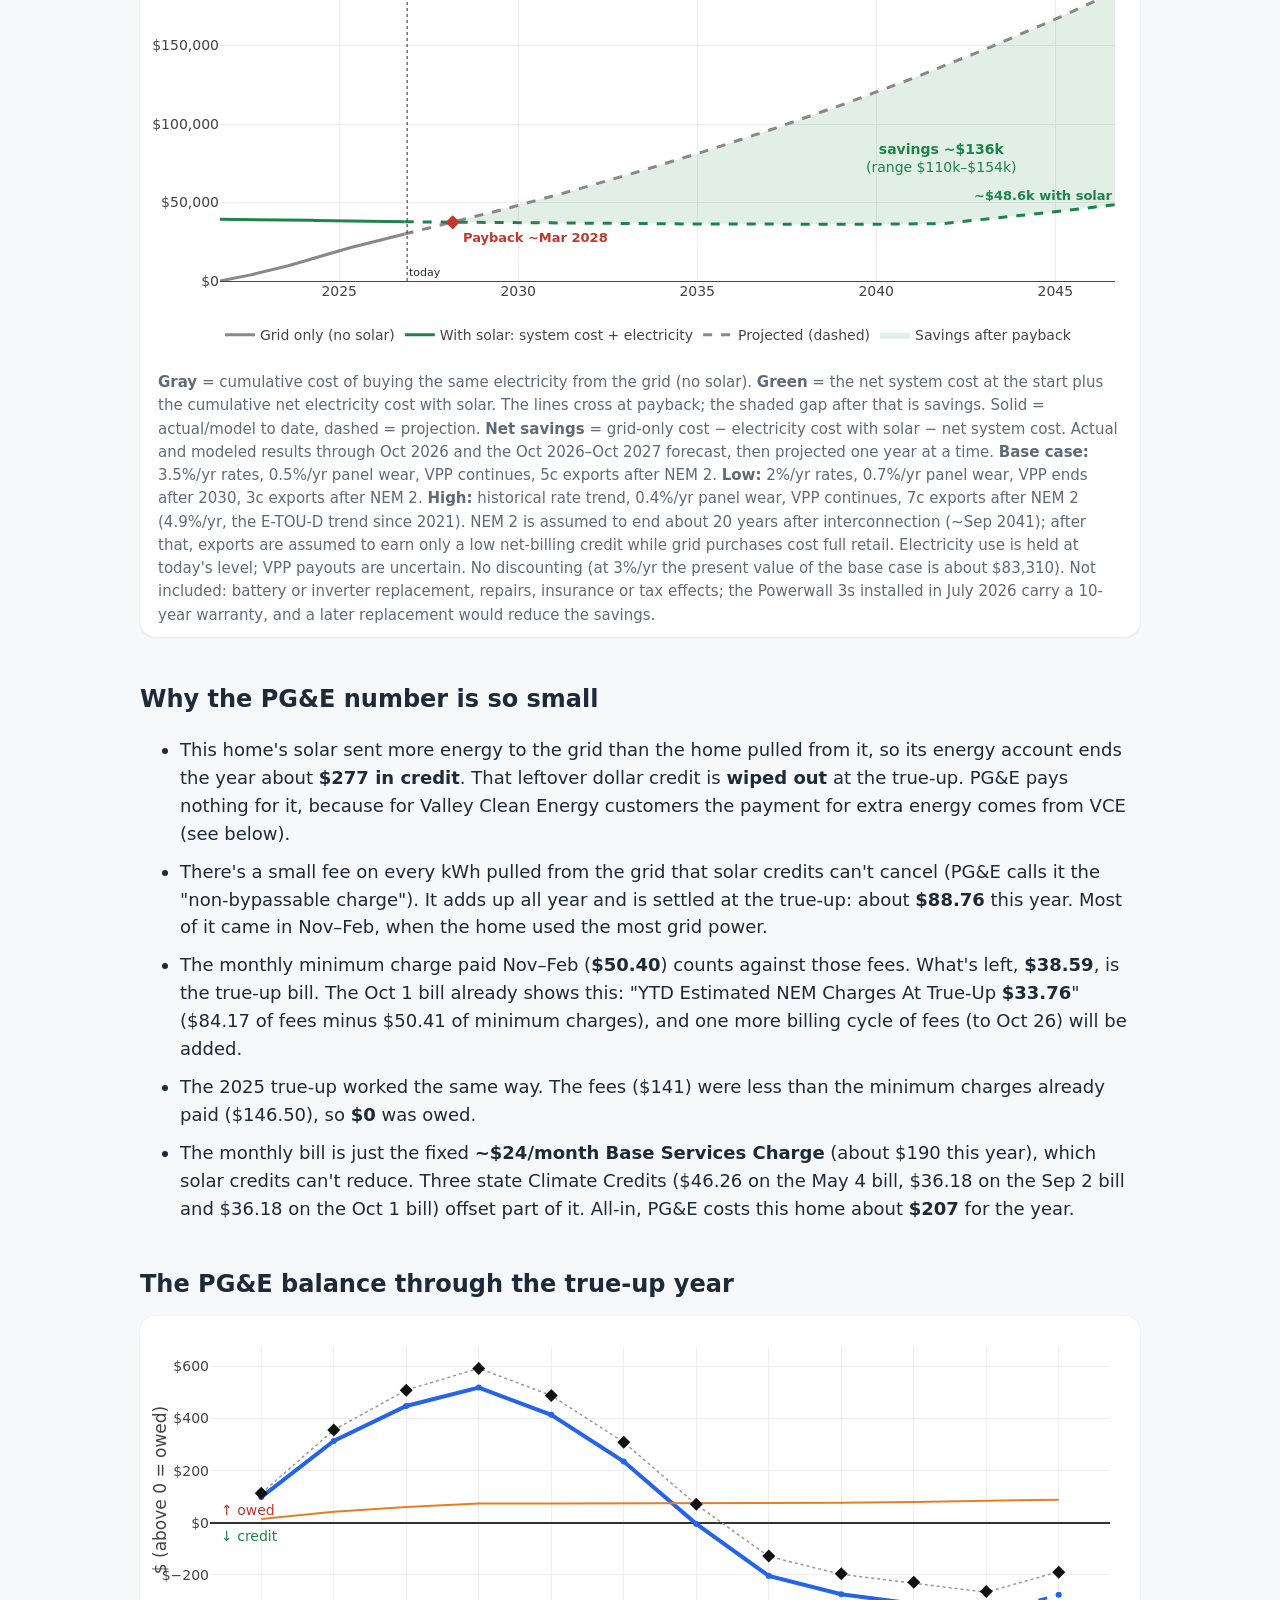
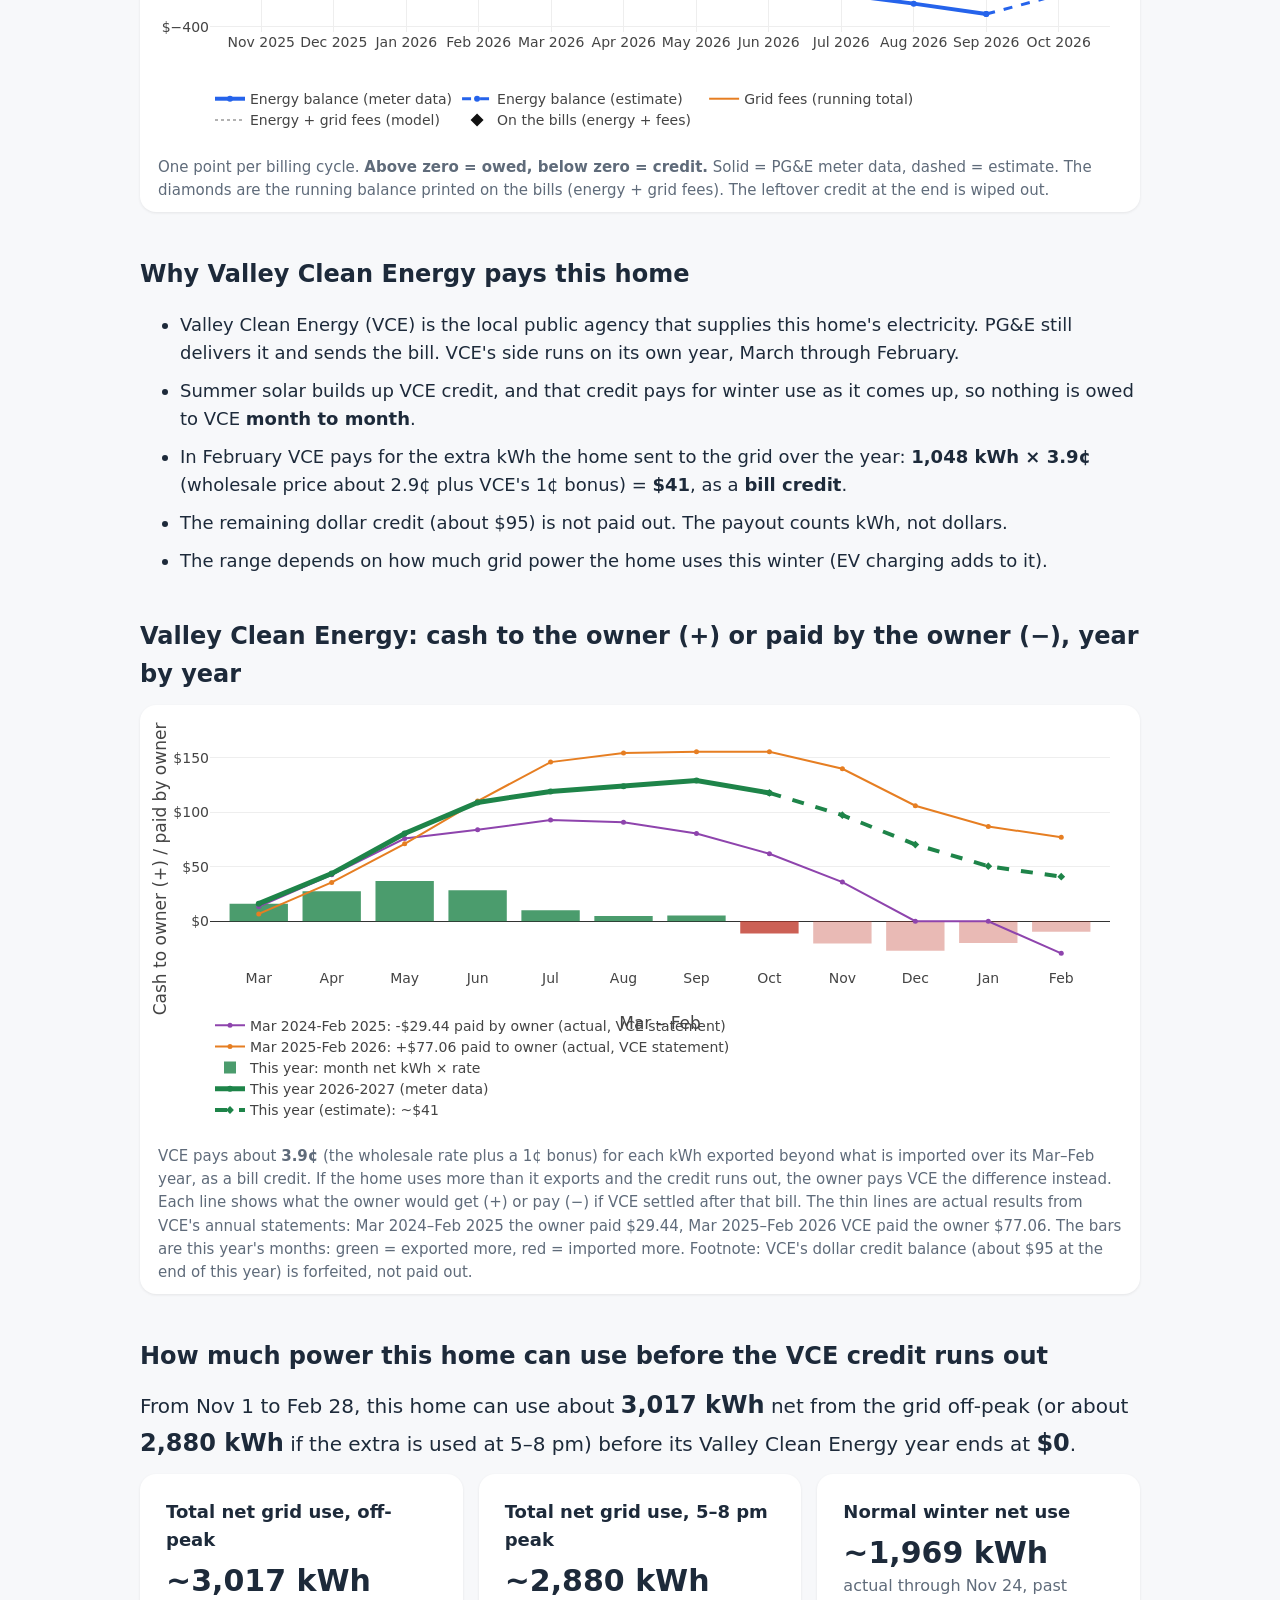
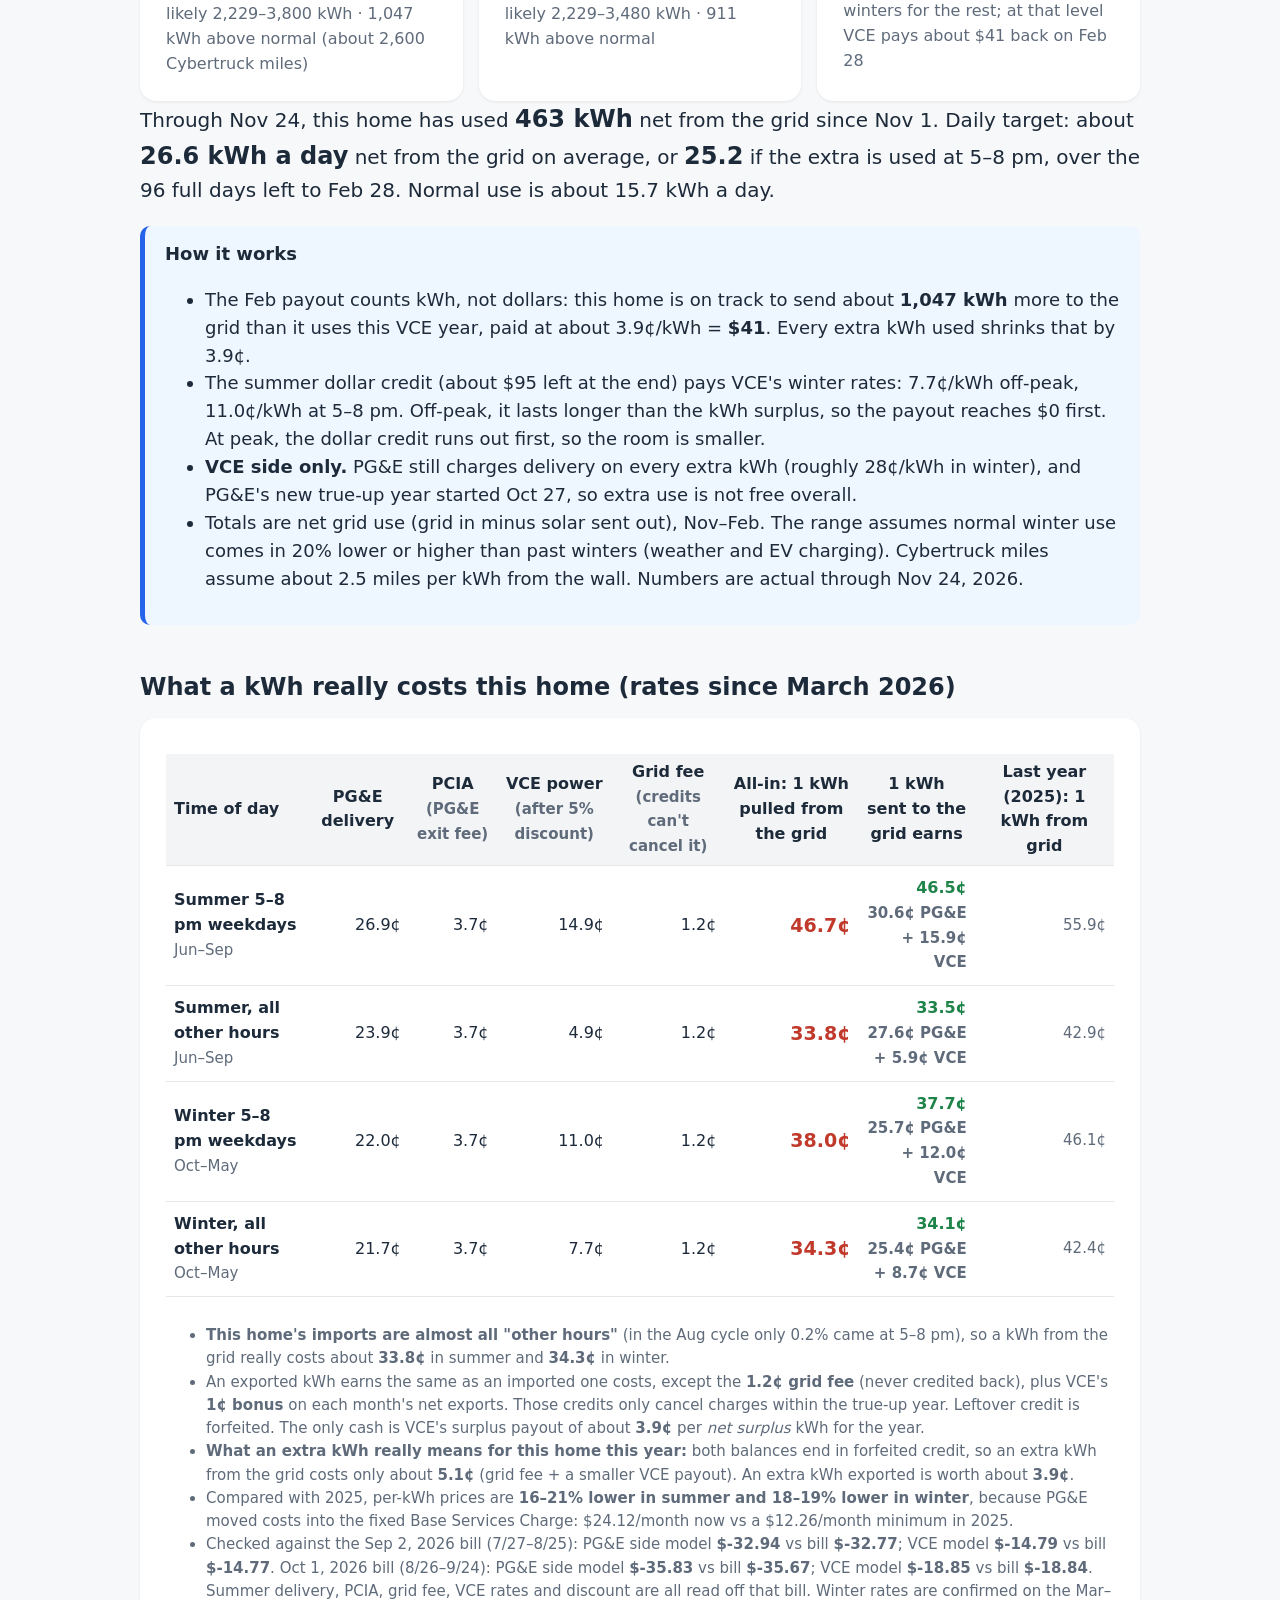
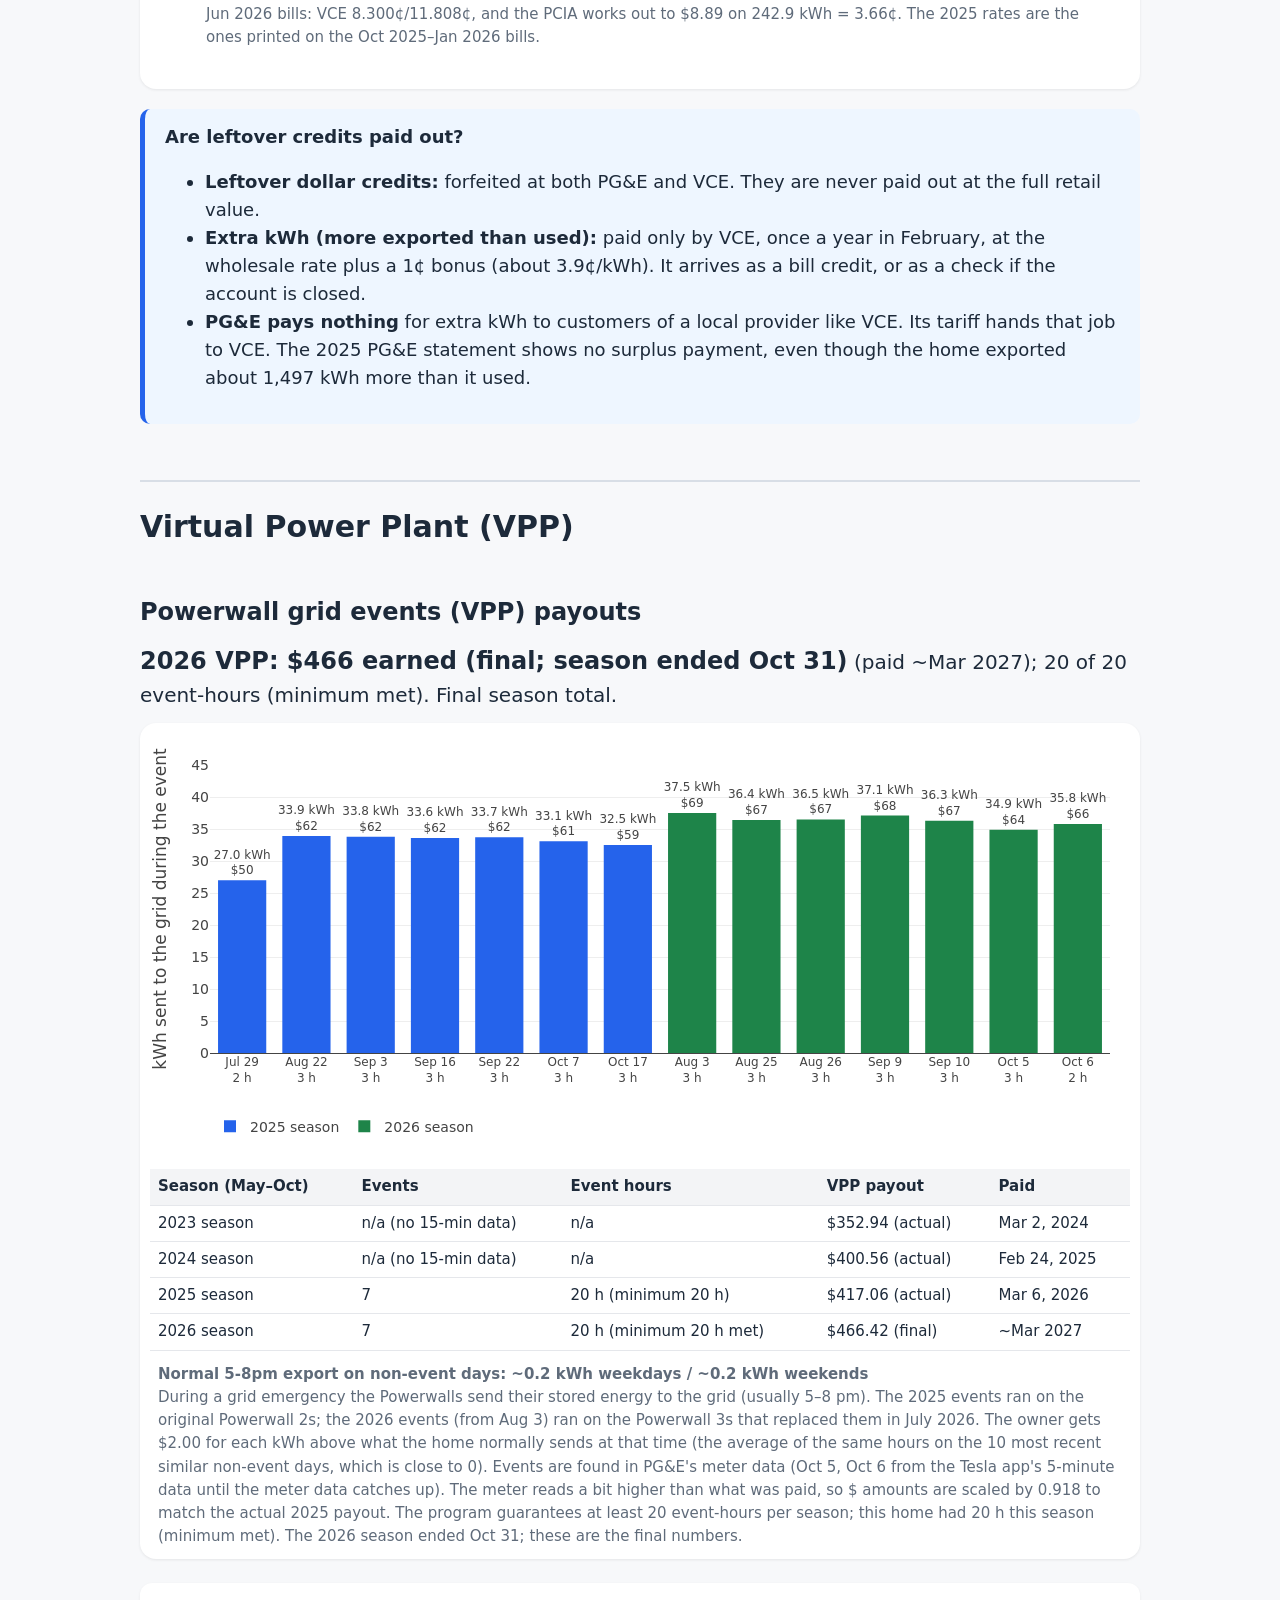
==== commit f824bf79: "Solar site daily data update through 2026-11-24" ====
--- a/solar/index.html
+++ b/solar/index.html
@@ -16,10 +16,10 @@
 <meta name="twitter:title" content="Mahkus' Solar &amp; Powerwalls - all the data you've been looking for">
 <meta name="twitter:description" content="12.24 kW of solar and three Tesla Powerwalls near Sacramento: real production, true-up costs, lifetime savings, payback and Virtual Power Plant payouts, all from the actual data.">
 <meta name="twitter:image" content="https://mahkusg.github.io/solar/assets/og_image.png">
-<link rel="stylesheet" href="assets/style.css?v=949f785622">
+<link rel="stylesheet" href="assets/style.css?v=c53d30d241">
 <script src="https://cdn.plot.ly/plotly-2.35.2.min.js" charset="utf-8"></script>
-<script src="data/site_data.js?v=949f785622"></script>
-<meta name="solar-build" content="949f785622">
+<script src="data/site_data.js?v=c53d30d241"></script>
+<meta name="solar-build" content="c53d30d241">
 </head>
 <body>
 <main>
@@ -117,25 +117,25 @@
 <!--VCEROOM:start-->
   <h2 id="vce-room">How much power this home can use before the VCE credit runs out</h2>
   <p class="solhead">From Nov&nbsp;1 to Feb&nbsp;28, this home can use about <b>3,017 kWh</b> net from the grid off-peak
-    (or about <b>2,878 kWh</b> if the extra is used at 5&ndash;8&nbsp;pm) before its Valley Clean Energy year ends at <b>$0</b>.</p>
+    (or about <b>2,880 kWh</b> if the extra is used at 5&ndash;8&nbsp;pm) before its Valley Clean Energy year ends at <b>$0</b>.</p>
   <div class="cards">
     <div class="card"><div class="t">Total net grid use, off-peak</div><div class="big">~3,017 kWh</div>
-      <div class="when">likely 2,233&ndash;3,797 kWh &middot; 1,058 kWh above normal (about 2,600 Cybertruck miles)</div></div>
-    <div class="card"><div class="t">Total net grid use, 5&ndash;8 pm peak</div><div class="big">~2,878 kWh</div>
-      <div class="when">likely 2,233&ndash;3,474 kWh &middot; 919 kWh above normal</div></div>
-    <div class="card"><div class="t">Normal winter net use</div><div class="big">~1,959 kWh</div>
-      <div class="when">actual through Nov 23, past winters for the rest; at that level VCE pays about $41 back on Feb 28</div></div>
+      <div class="when">likely 2,229&ndash;3,800 kWh &middot; 1,047 kWh above normal (about 2,600 Cybertruck miles)</div></div>
+    <div class="card"><div class="t">Total net grid use, 5&ndash;8 pm peak</div><div class="big">~2,880 kWh</div>
+      <div class="when">likely 2,229&ndash;3,480 kWh &middot; 911 kWh above normal</div></div>
+    <div class="card"><div class="t">Normal winter net use</div><div class="big">~1,969 kWh</div>
+      <div class="when">actual through Nov 24, past winters for the rest; at that level VCE pays about $41 back on Feb 28</div></div>
   </div>
-  <p class="solhead">Through Nov 23, this home has used <b>436 kWh</b> net from the grid since Nov 1. Daily target: about <b>26.6 kWh a day</b> net from the grid on average, or <b>25.2</b> if the extra is used at 5&ndash;8&nbsp;pm,
-    over the 97 full days left to Feb&nbsp;28. Normal use is about 15.7 kWh a day.</p>
+  <p class="solhead">Through Nov 24, this home has used <b>463 kWh</b> net from the grid since Nov 1. Daily target: about <b>26.6 kWh a day</b> net from the grid on average, or <b>25.2</b> if the extra is used at 5&ndash;8&nbsp;pm,
+    over the 96 full days left to Feb&nbsp;28. Normal use is about 15.7 kWh a day.</p>
   <div class="callout"><b>How it works</b><ul>
-    <li>The Feb payout counts kWh, not dollars: this home is on track to send about <b>1,058 kWh</b> more to the grid than it uses this VCE year,
+    <li>The Feb payout counts kWh, not dollars: this home is on track to send about <b>1,047 kWh</b> more to the grid than it uses this VCE year,
       paid at about 3.9&cent;/kWh = <b>$41</b>. Every extra kWh used shrinks that by 3.9&cent;.</li>
-    <li>The summer dollar credit (about $96 left at the end) pays VCE's winter rates: 7.7&cent;/kWh off-peak, 11.0&cent;/kWh at 5&ndash;8&nbsp;pm.
+    <li>The summer dollar credit (about $95 left at the end) pays VCE's winter rates: 7.7&cent;/kWh off-peak, 11.0&cent;/kWh at 5&ndash;8&nbsp;pm.
       Off-peak, it lasts longer than the kWh surplus, so the payout reaches $0 first. At peak, the dollar credit runs out first, so the room is smaller.</li>
     <li><b>VCE side only.</b> PG&amp;E still charges delivery on every extra kWh (roughly 28&cent;/kWh in winter), and PG&amp;E's new true-up year started Oct 27, so extra use is not free overall.</li>
     <li>Totals are net grid use (grid in minus solar sent out), Nov&ndash;Feb. The range assumes normal winter use comes in 20% lower or higher than past winters (weather and EV charging). Cybertruck miles assume about 2.5 miles per kWh from the wall.
-      Numbers are actual through Nov 23, 2026.</li>
+      Numbers are actual through Nov 24, 2026.</li>
   </ul></div>
 <!--VCEROOM:end-->
 
@@ -152,6 +152,6 @@
   <details><summary>How this was estimated</summary><ul id="assump"></ul><p class="small" id="verdict"></p></details>
   <p class="small foot" id="foot"></p>
 </main>
-<script src="assets/app.js?v=949f785622"></script>
+<script src="assets/app.js?v=c53d30d241"></script>
 </body>
 </html>
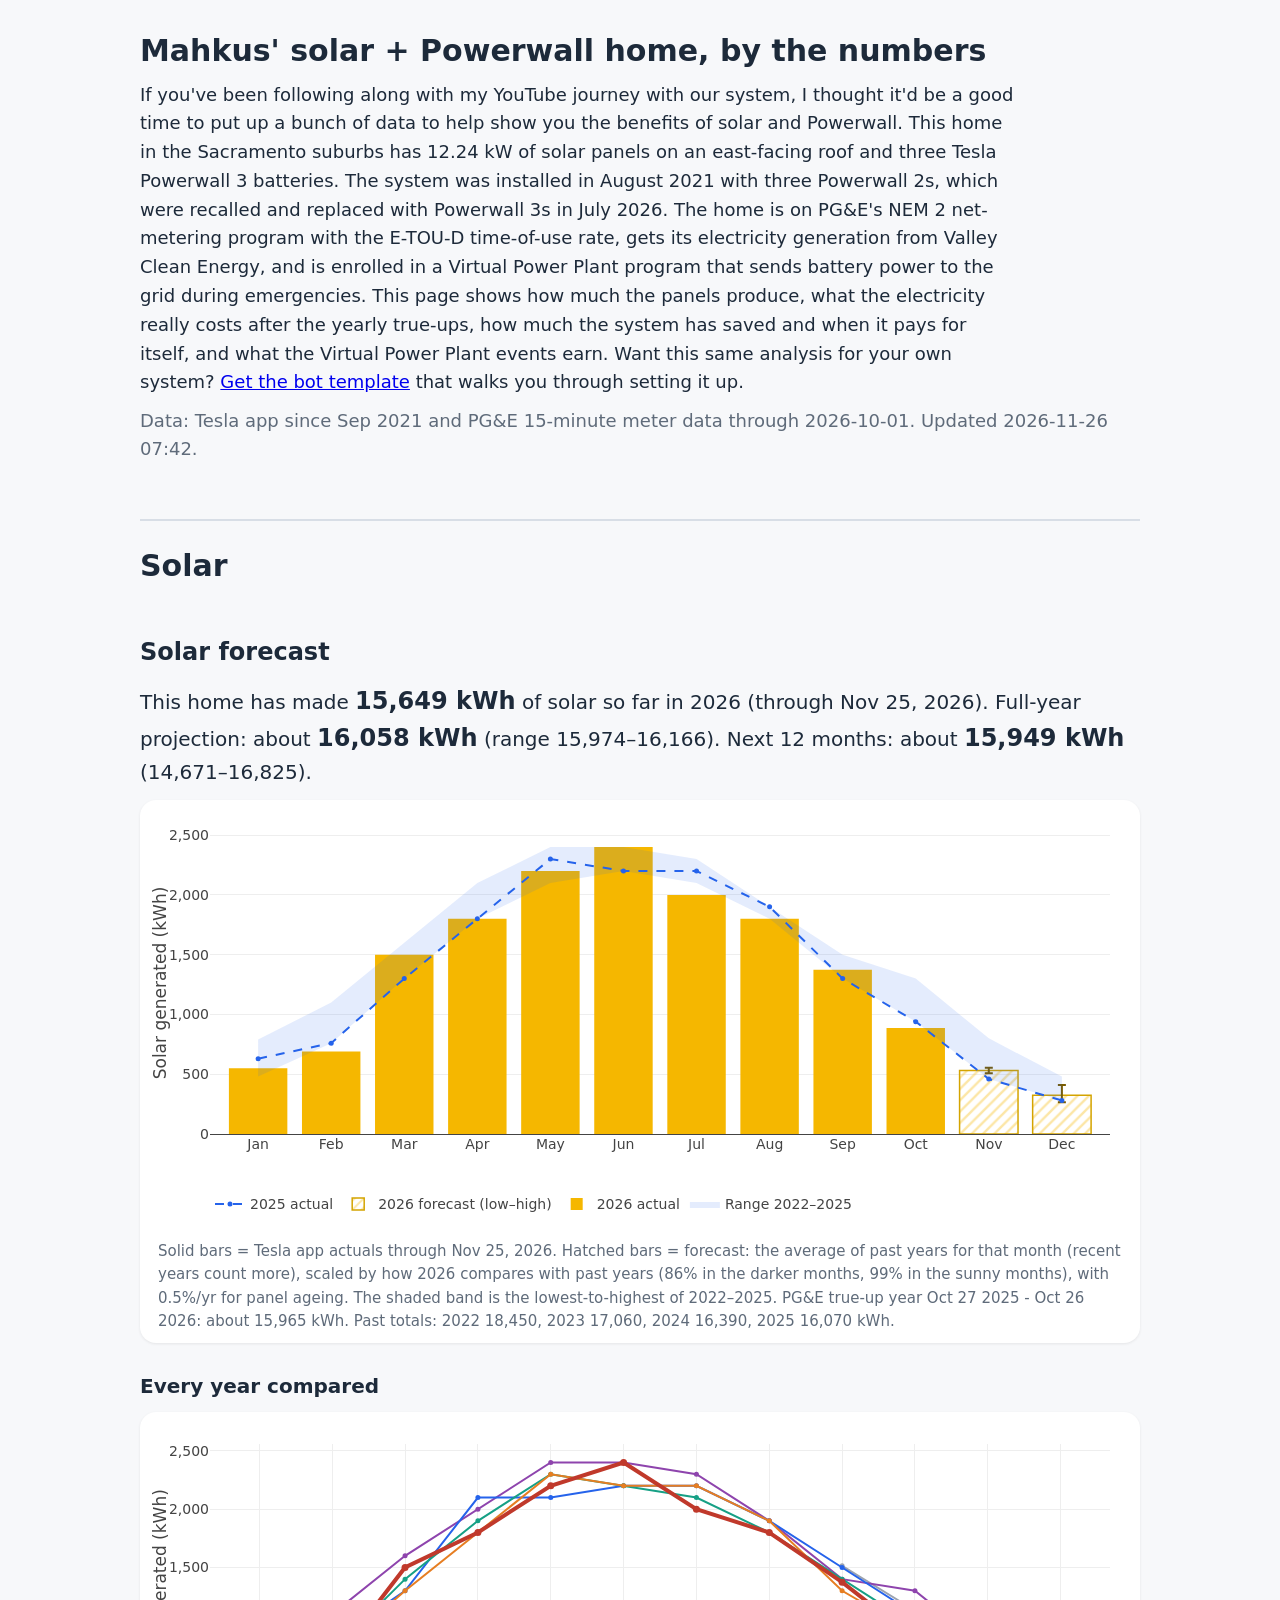
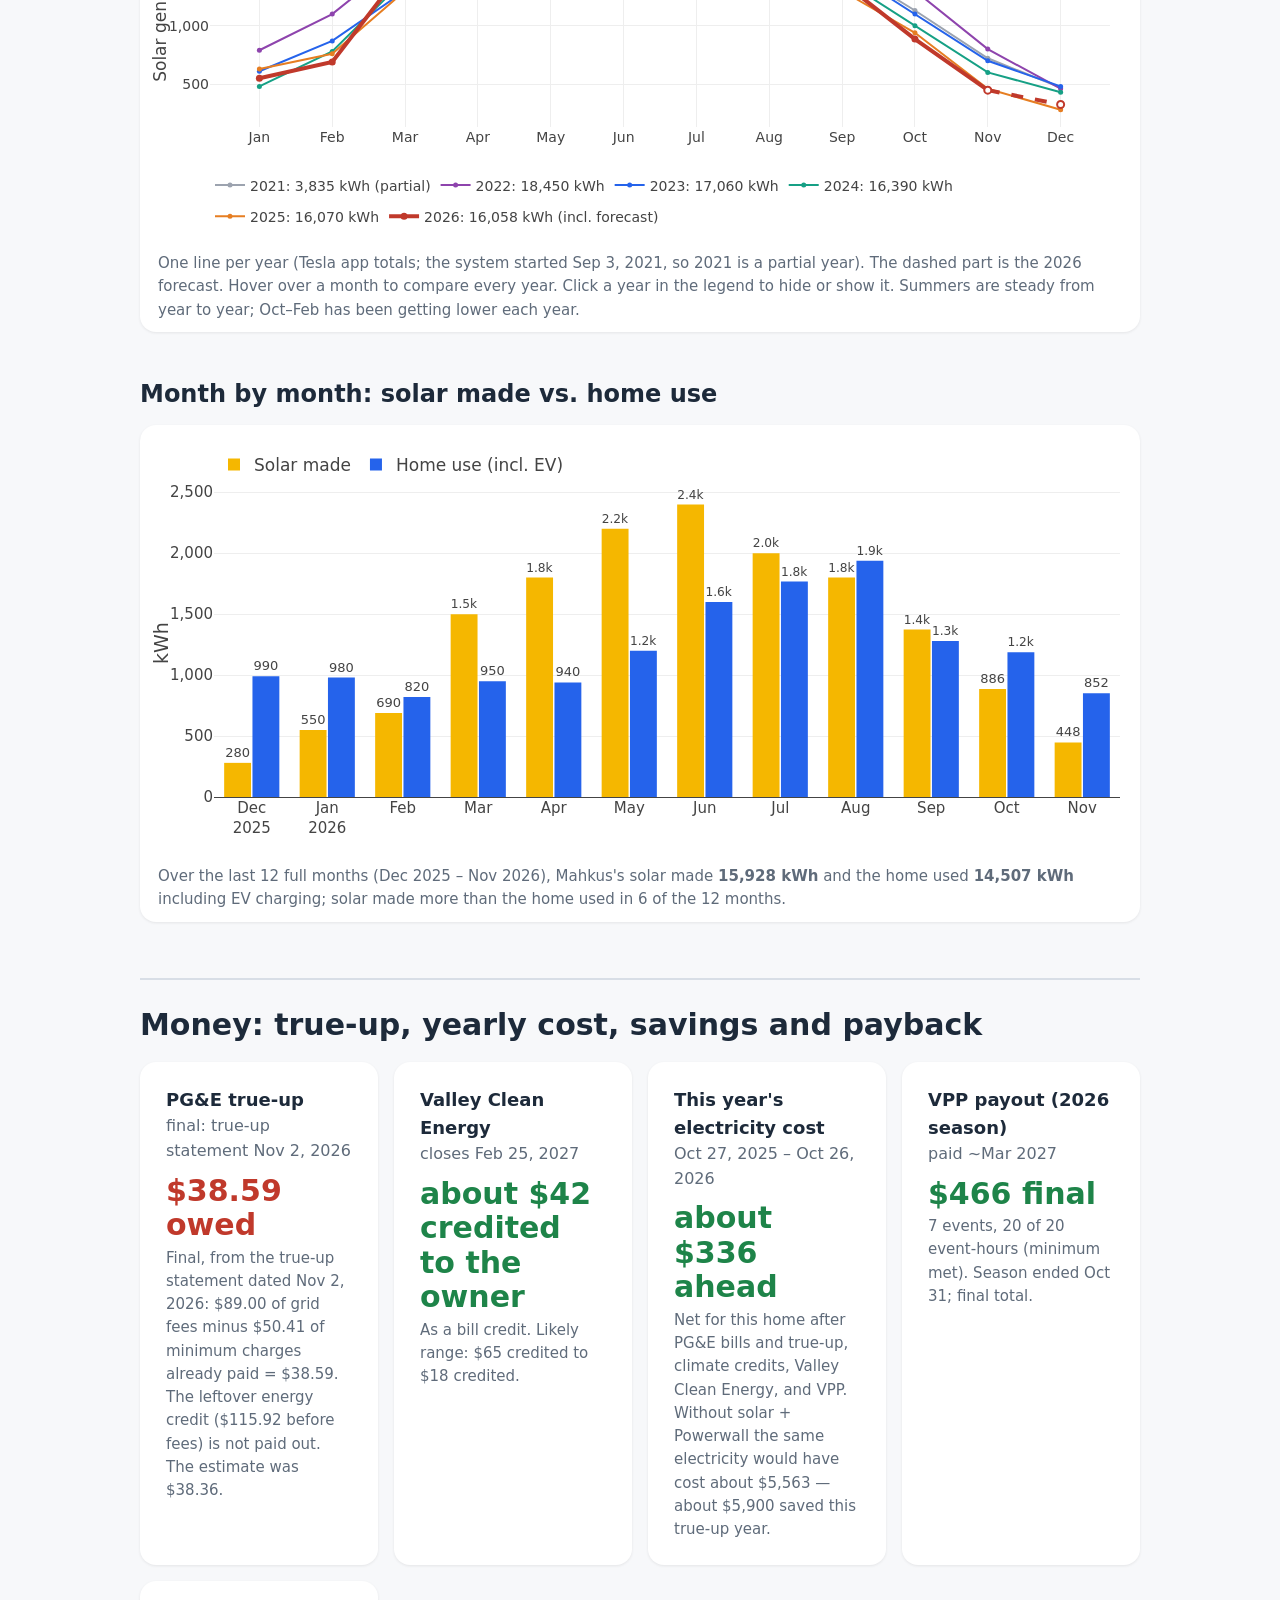
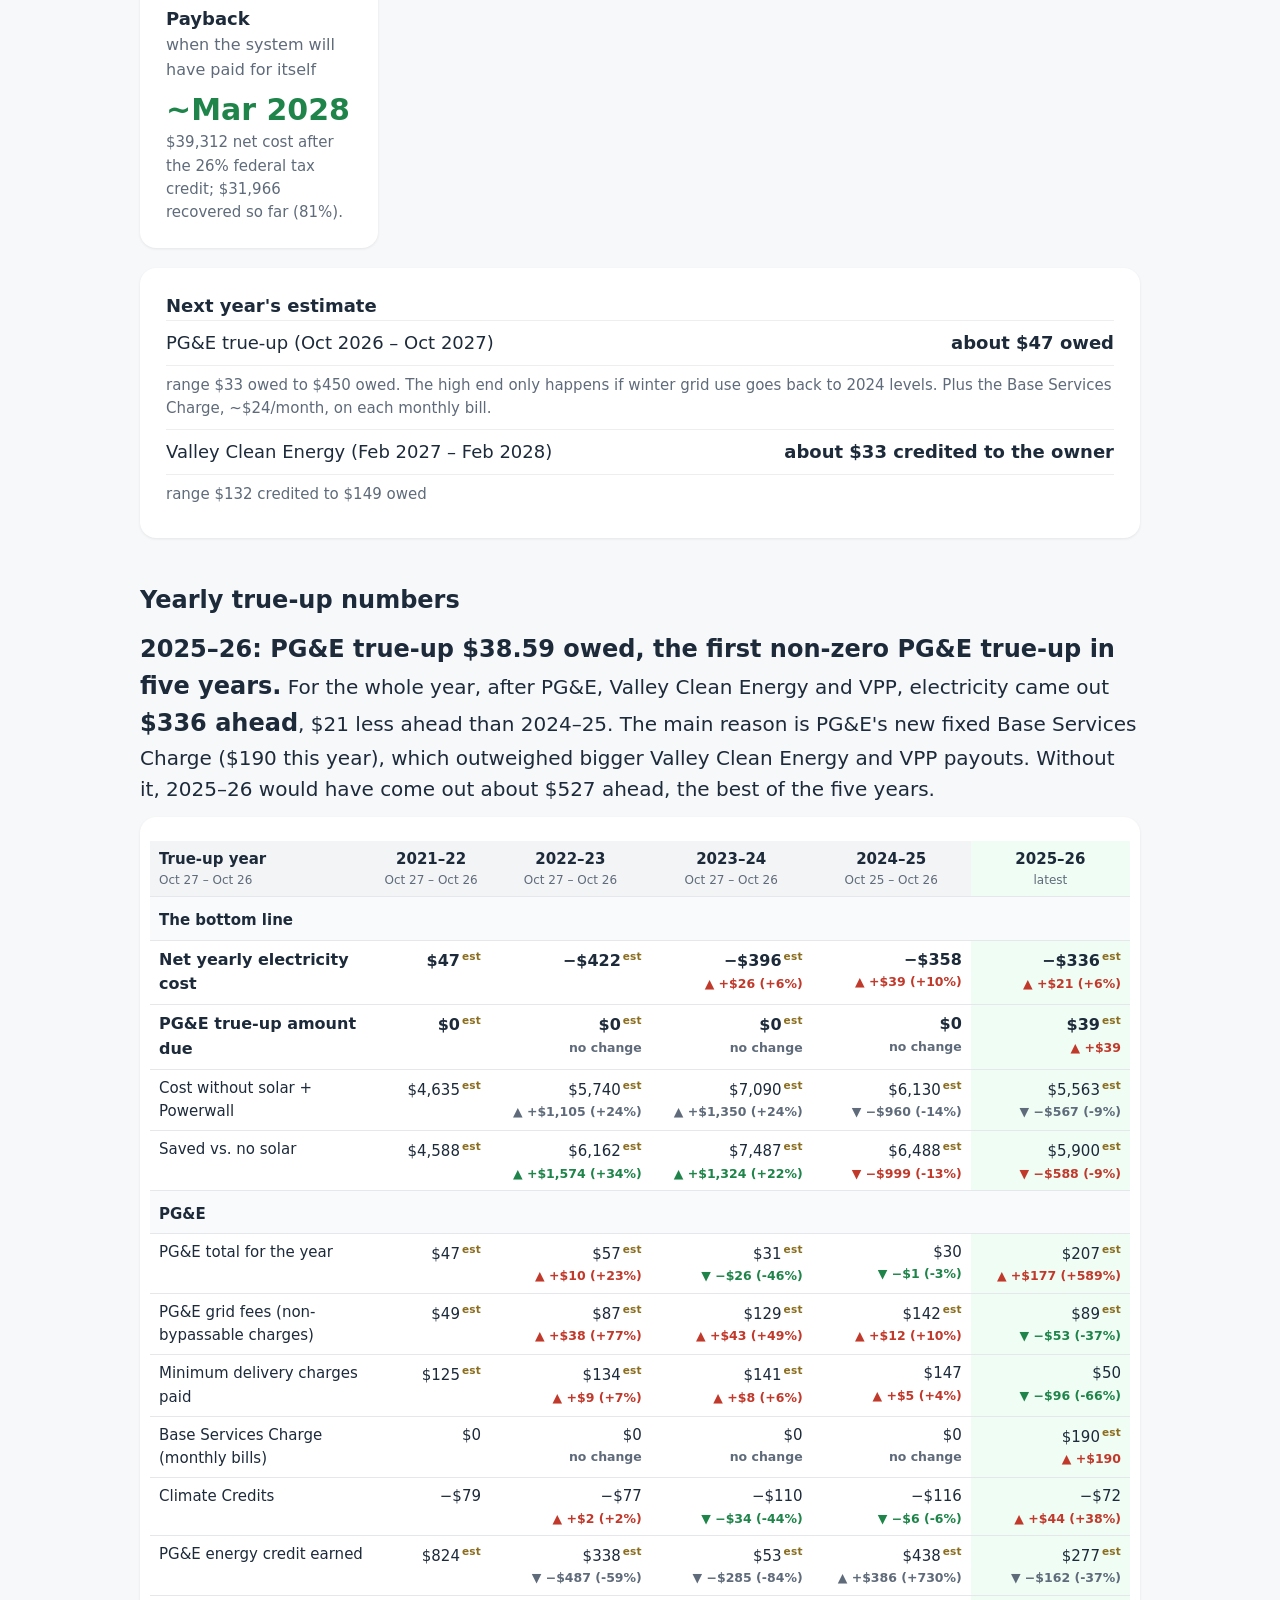
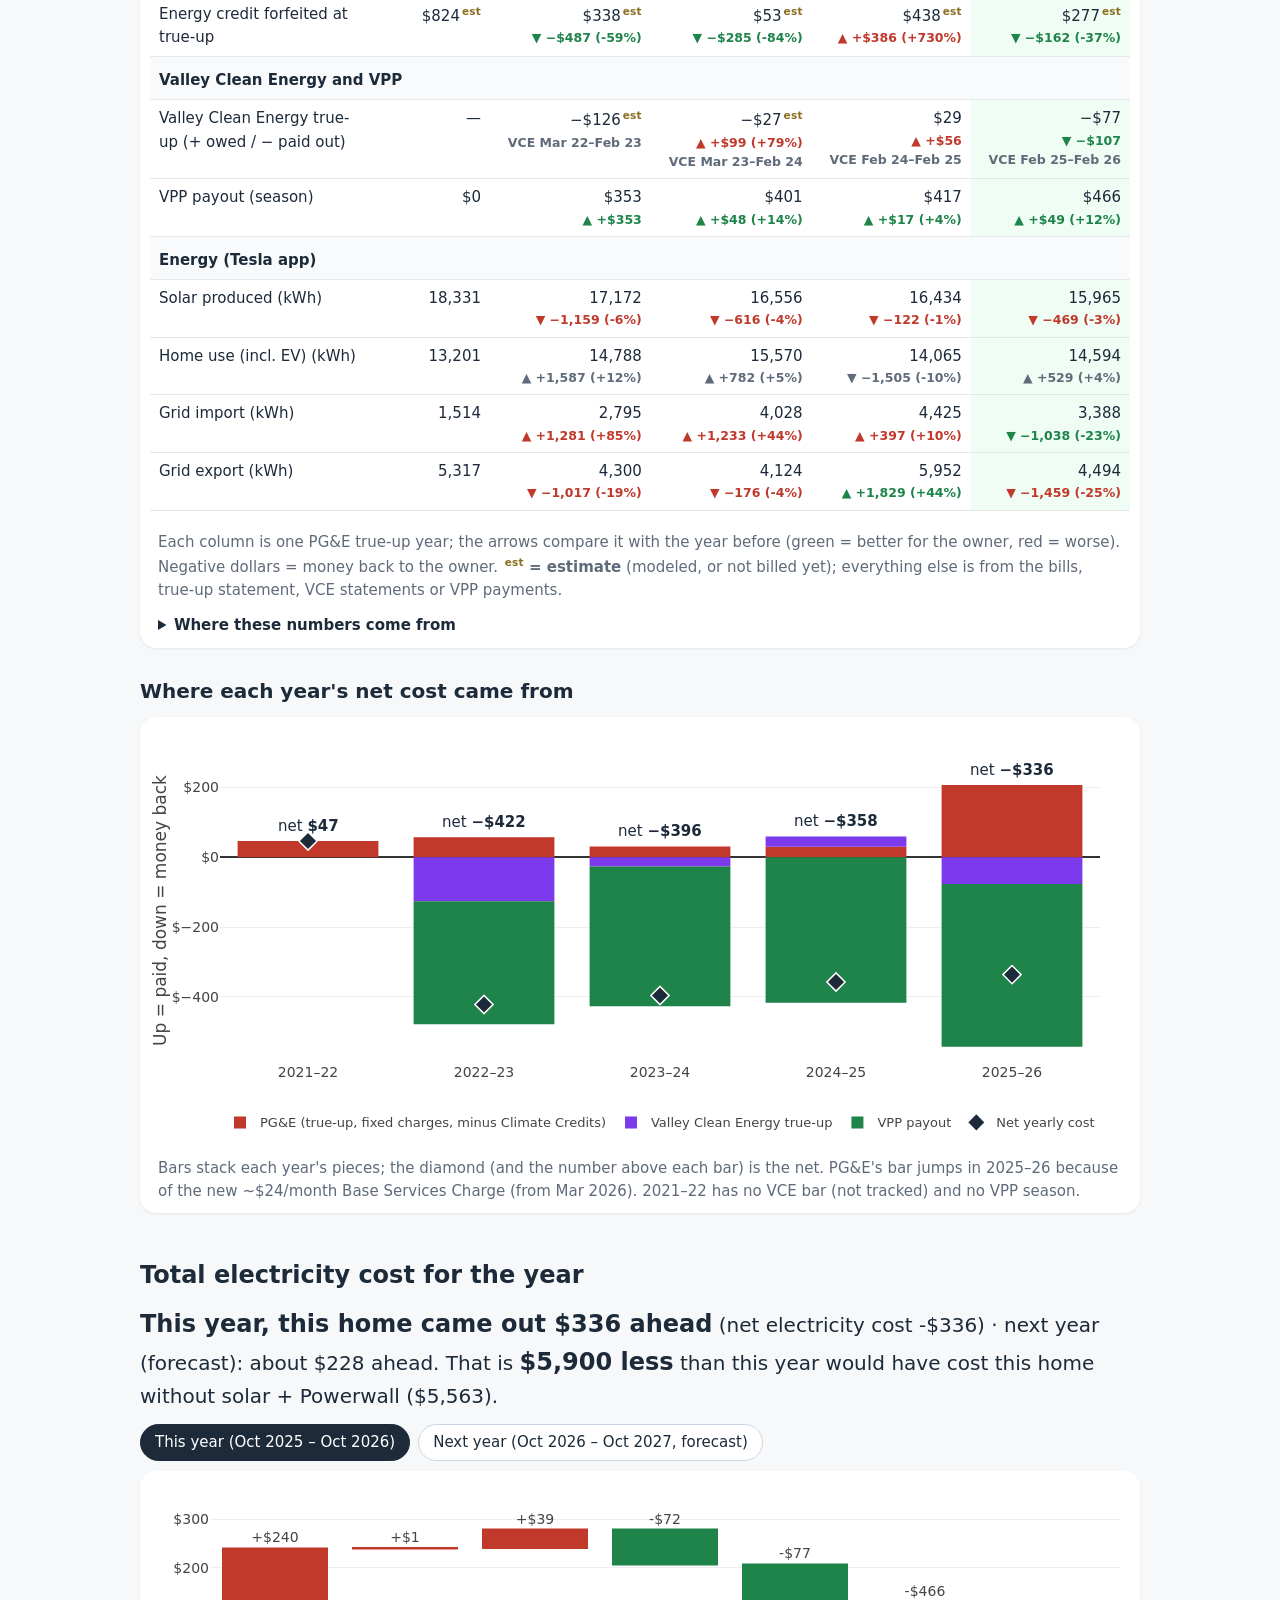
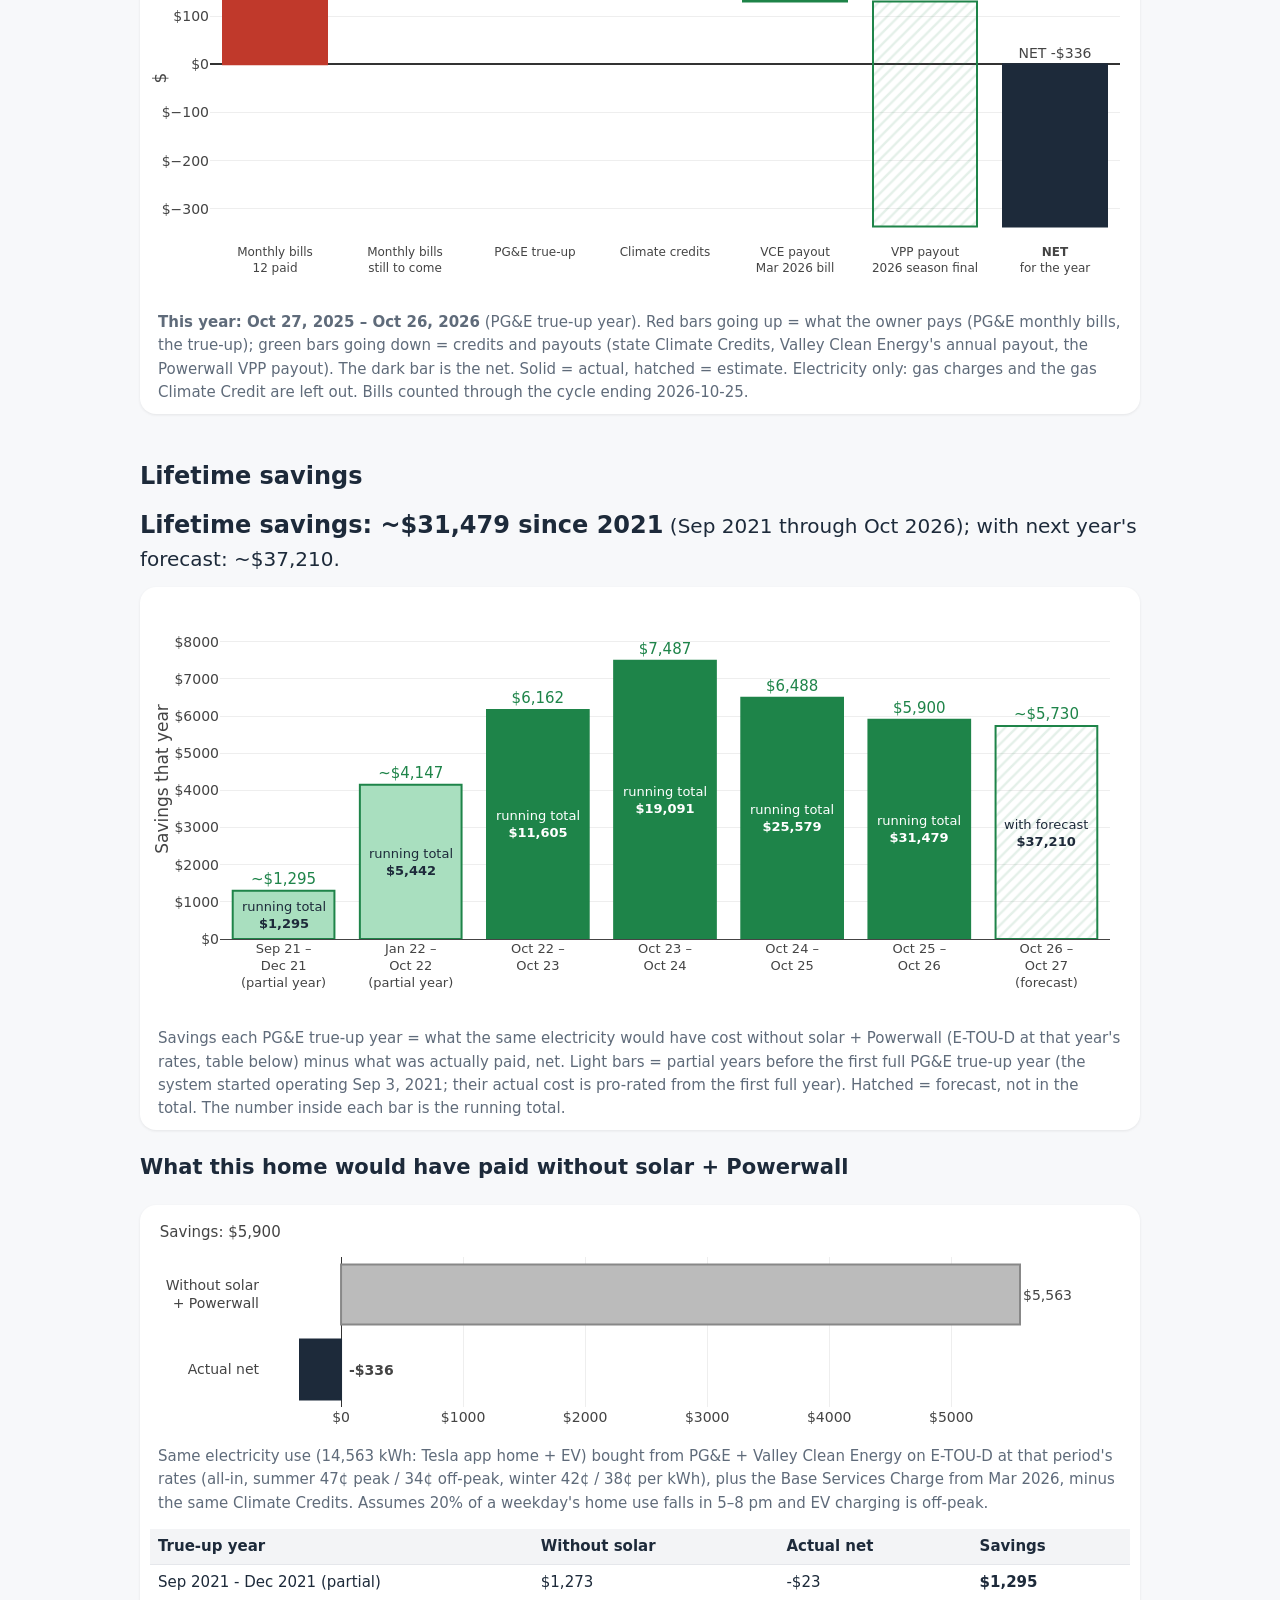
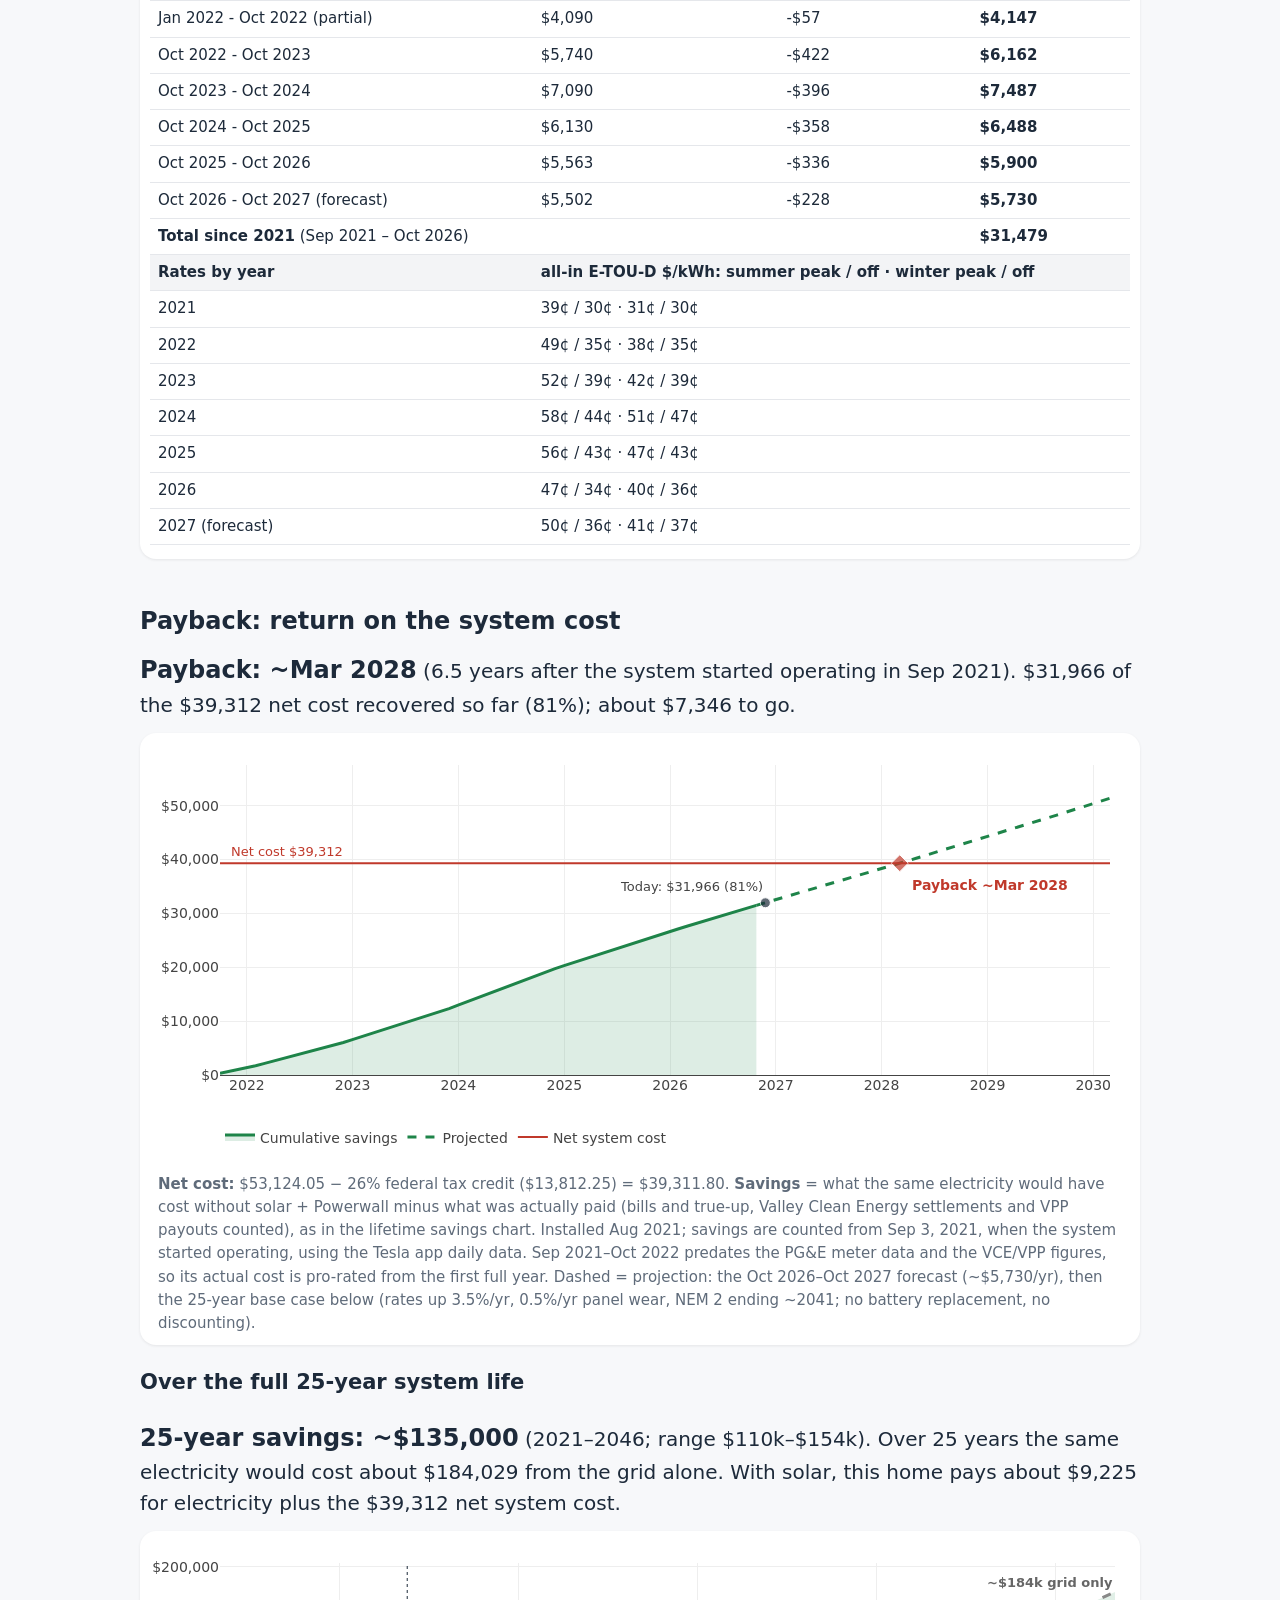
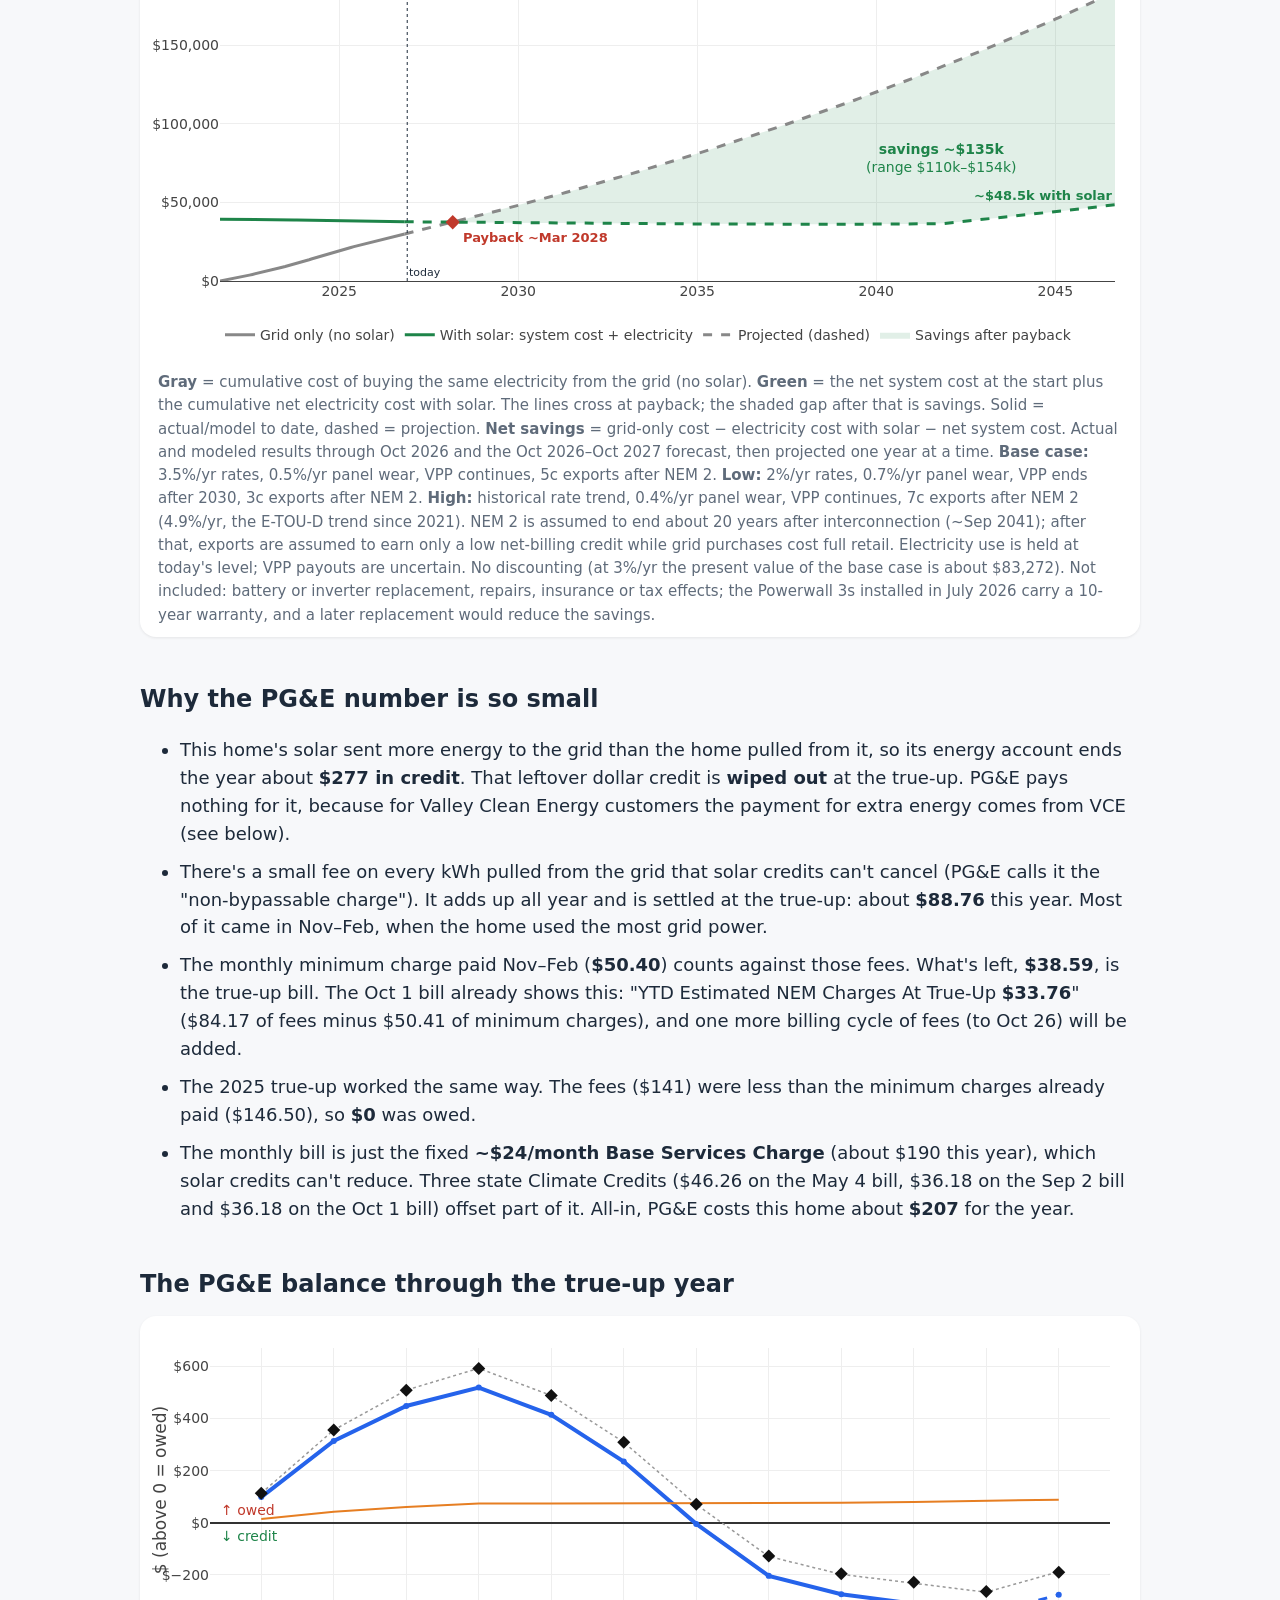
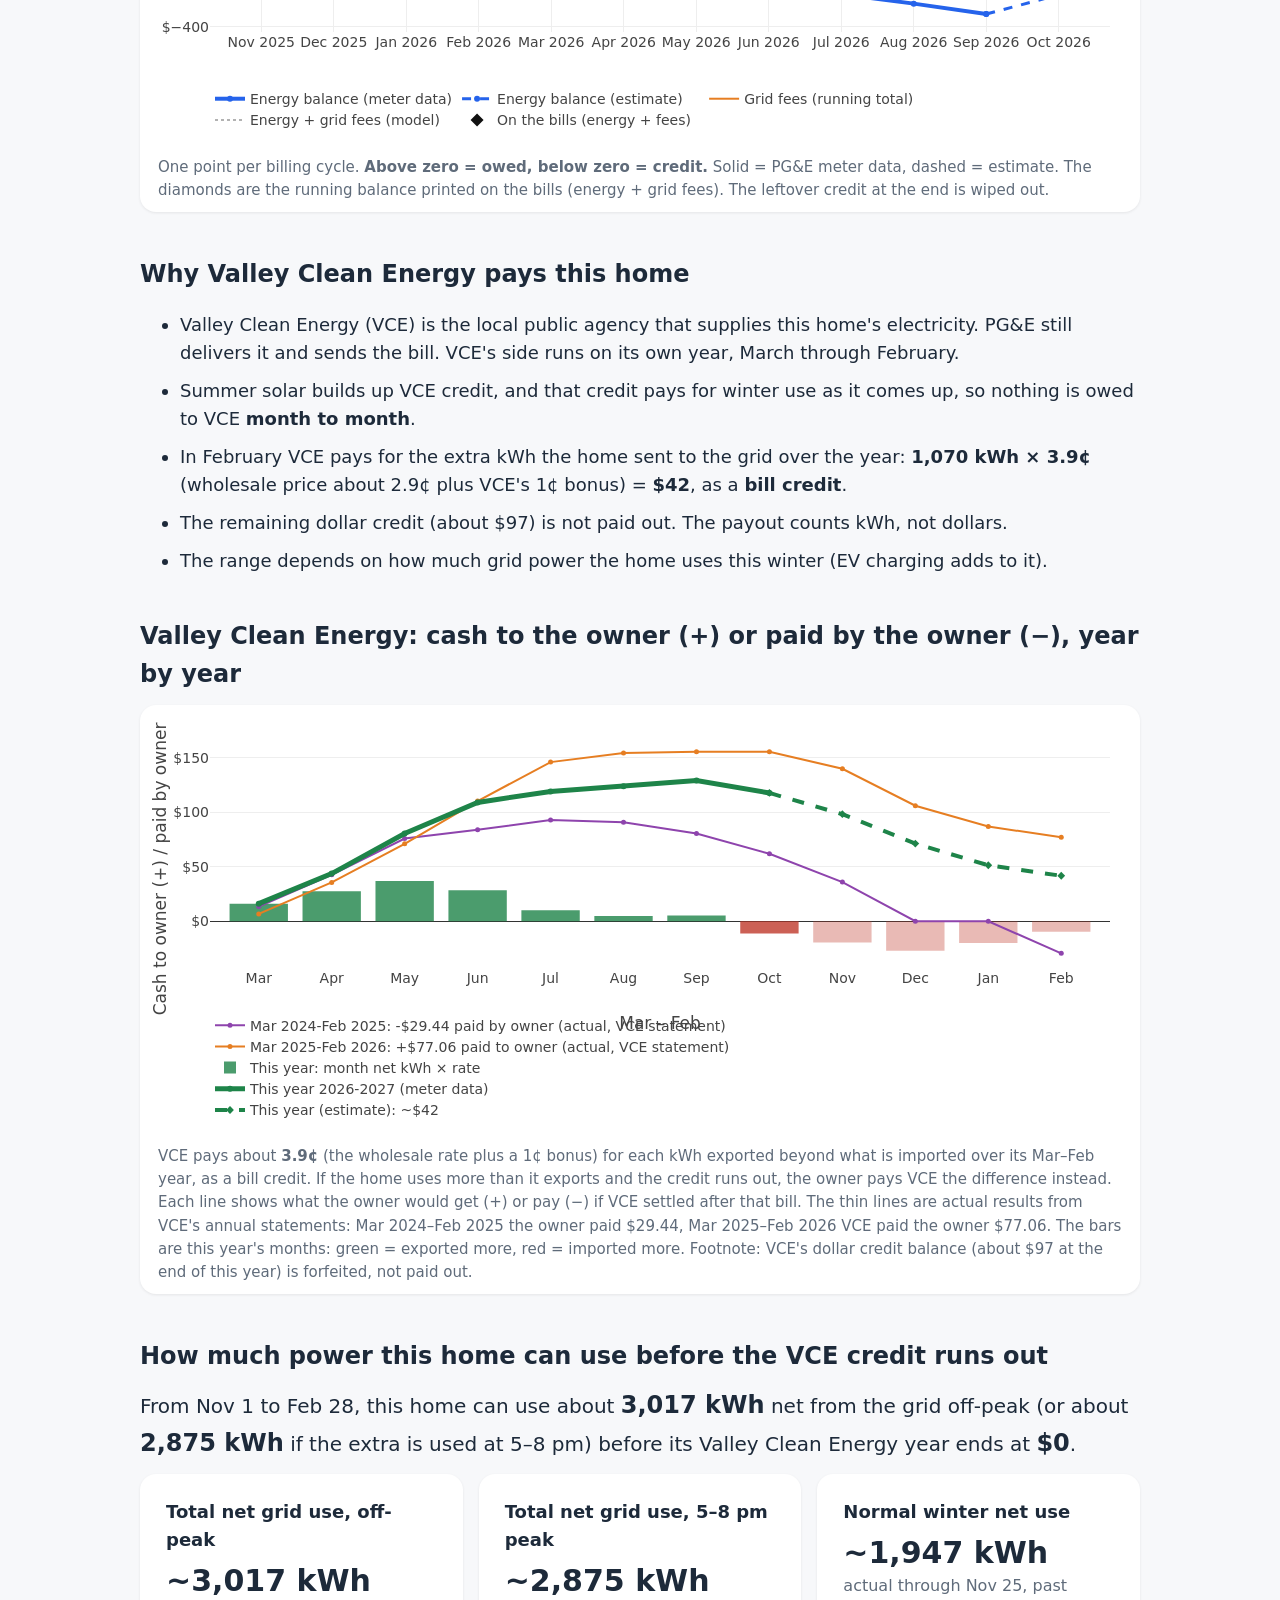
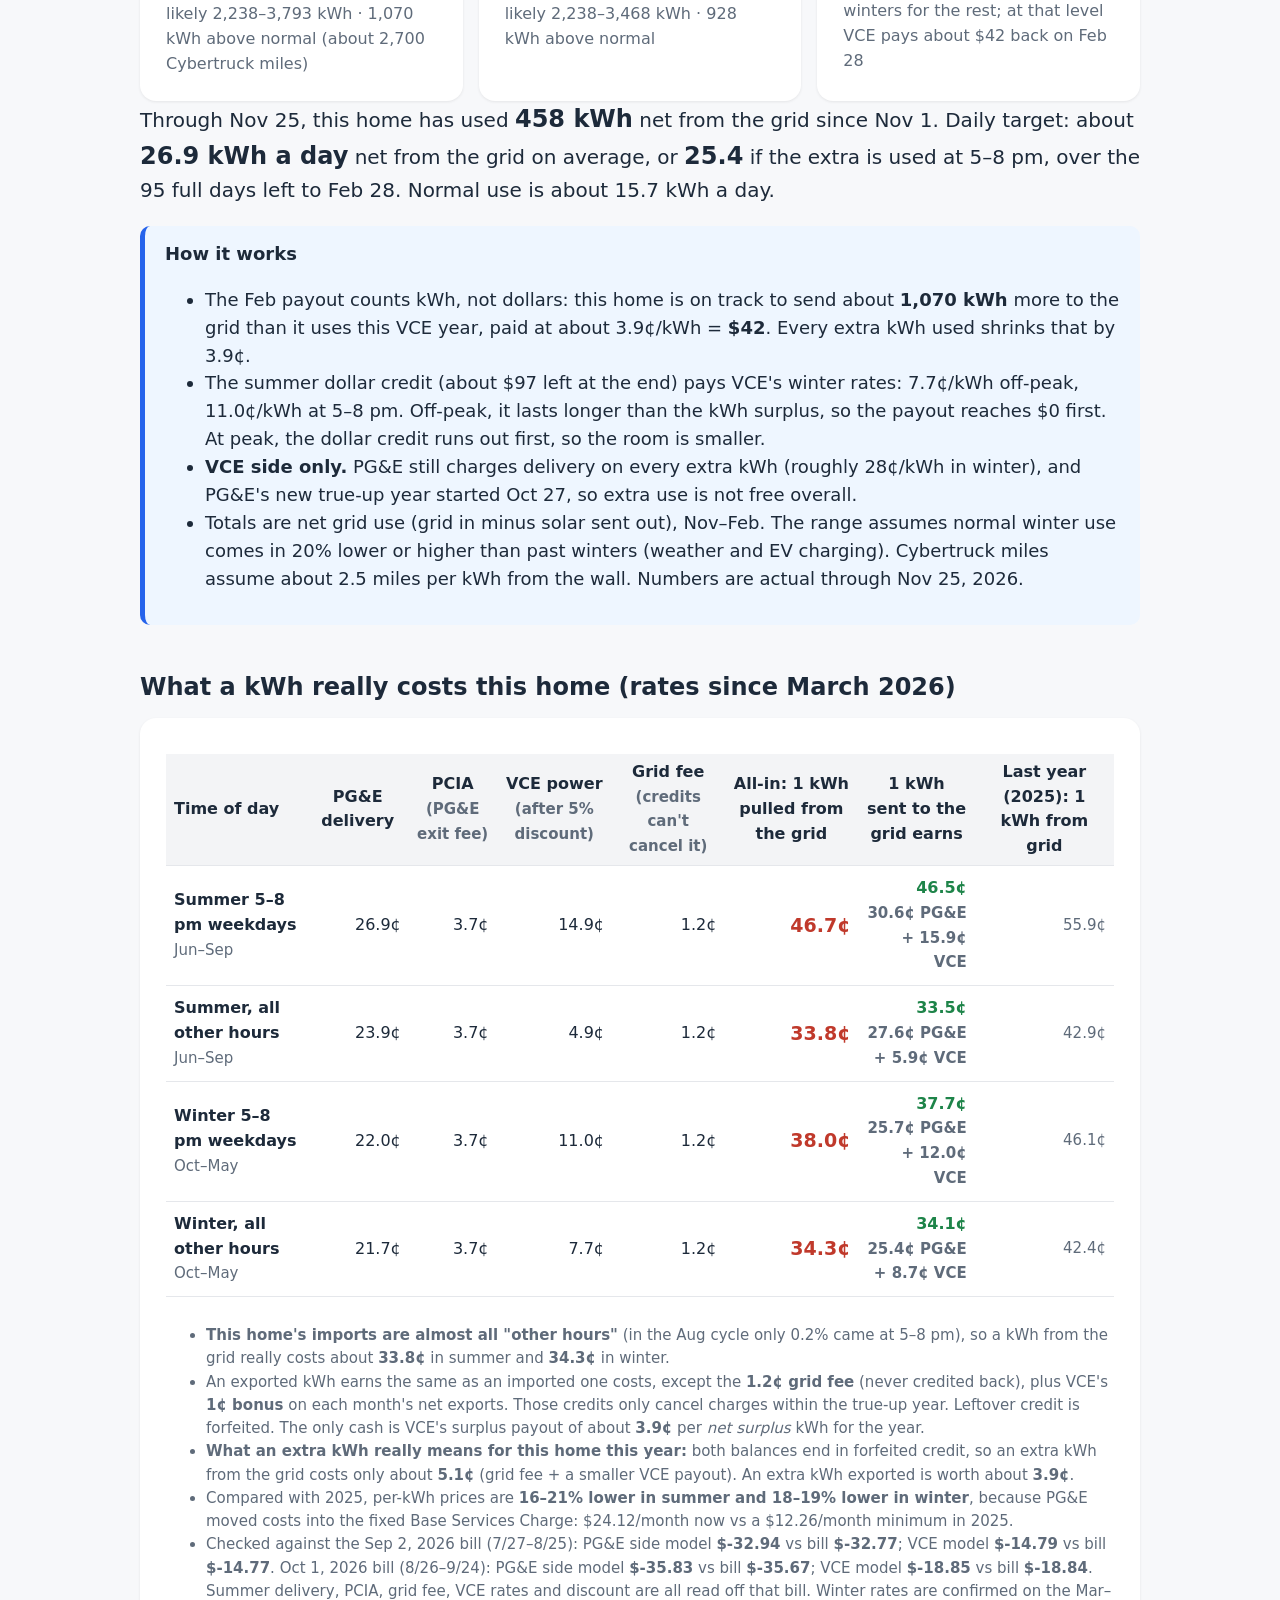
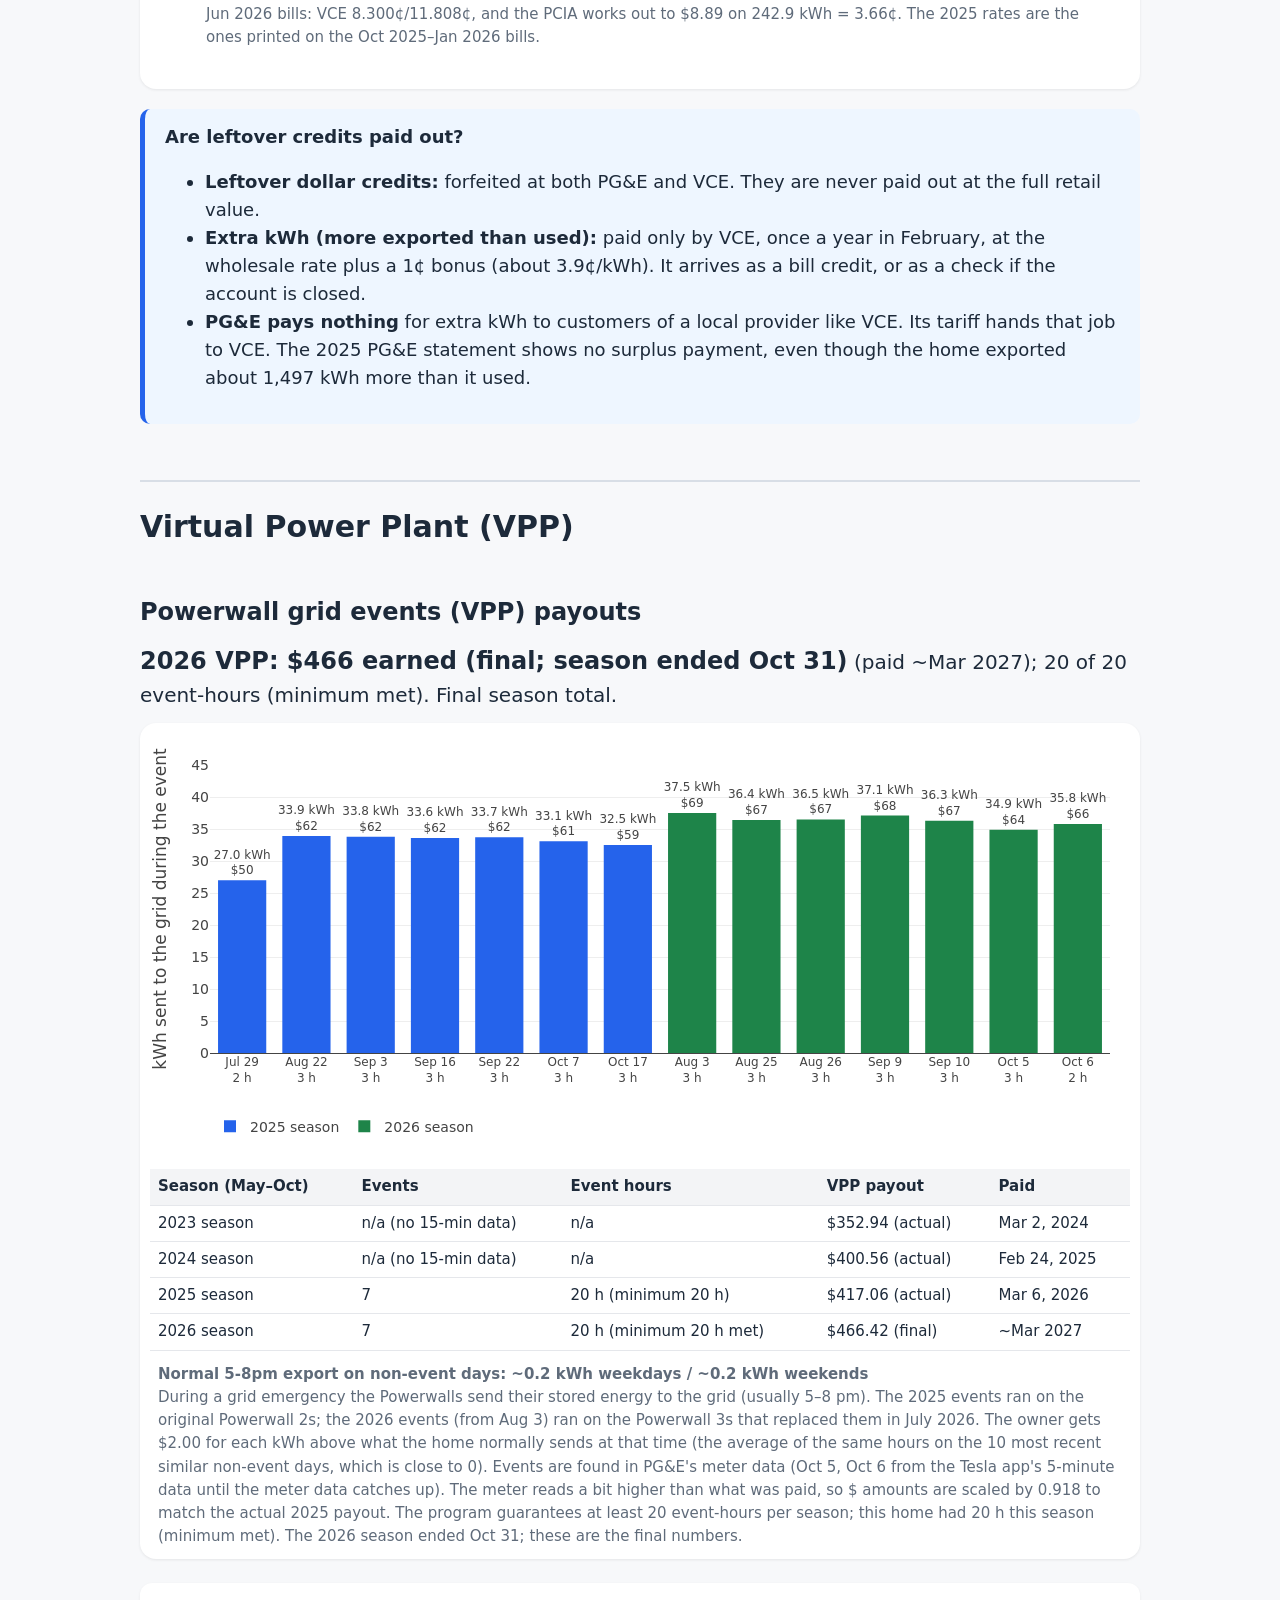
==== commit 000b1077: "Solar site data update through Nov 25, 2026" ====
--- a/solar/index.html
+++ b/solar/index.html
@@ -16,10 +16,10 @@
 <meta name="twitter:title" content="Mahkus' Solar &amp; Powerwalls - all the data you've been looking for">
 <meta name="twitter:description" content="12.24 kW of solar and three Tesla Powerwalls near Sacramento: real production, true-up costs, lifetime savings, payback and Virtual Power Plant payouts, all from the actual data.">
 <meta name="twitter:image" content="https://mahkusg.github.io/solar/assets/og_image.png">
-<link rel="stylesheet" href="assets/style.css?v=c53d30d241">
+<link rel="stylesheet" href="assets/style.css?v=f745714a76">
 <script src="https://cdn.plot.ly/plotly-2.35.2.min.js" charset="utf-8"></script>
-<script src="data/site_data.js?v=c53d30d241"></script>
-<meta name="solar-build" content="c53d30d241">
+<script src="data/site_data.js?v=f745714a76"></script>
+<meta name="solar-build" content="f745714a76">
 </head>
 <body>
 <main>
@@ -117,25 +117,25 @@
 <!--VCEROOM:start-->
   <h2 id="vce-room">How much power this home can use before the VCE credit runs out</h2>
   <p class="solhead">From Nov&nbsp;1 to Feb&nbsp;28, this home can use about <b>3,017 kWh</b> net from the grid off-peak
-    (or about <b>2,880 kWh</b> if the extra is used at 5&ndash;8&nbsp;pm) before its Valley Clean Energy year ends at <b>$0</b>.</p>
+    (or about <b>2,875 kWh</b> if the extra is used at 5&ndash;8&nbsp;pm) before its Valley Clean Energy year ends at <b>$0</b>.</p>
   <div class="cards">
     <div class="card"><div class="t">Total net grid use, off-peak</div><div class="big">~3,017 kWh</div>
-      <div class="when">likely 2,229&ndash;3,800 kWh &middot; 1,047 kWh above normal (about 2,600 Cybertruck miles)</div></div>
-    <div class="card"><div class="t">Total net grid use, 5&ndash;8 pm peak</div><div class="big">~2,880 kWh</div>
-      <div class="when">likely 2,229&ndash;3,480 kWh &middot; 911 kWh above normal</div></div>
-    <div class="card"><div class="t">Normal winter net use</div><div class="big">~1,969 kWh</div>
-      <div class="when">actual through Nov 24, past winters for the rest; at that level VCE pays about $41 back on Feb 28</div></div>
+      <div class="when">likely 2,238&ndash;3,793 kWh &middot; 1,070 kWh above normal (about 2,700 Cybertruck miles)</div></div>
+    <div class="card"><div class="t">Total net grid use, 5&ndash;8 pm peak</div><div class="big">~2,875 kWh</div>
+      <div class="when">likely 2,238&ndash;3,468 kWh &middot; 928 kWh above normal</div></div>
+    <div class="card"><div class="t">Normal winter net use</div><div class="big">~1,947 kWh</div>
+      <div class="when">actual through Nov 25, past winters for the rest; at that level VCE pays about $42 back on Feb 28</div></div>
   </div>
-  <p class="solhead">Through Nov 24, this home has used <b>463 kWh</b> net from the grid since Nov 1. Daily target: about <b>26.6 kWh a day</b> net from the grid on average, or <b>25.2</b> if the extra is used at 5&ndash;8&nbsp;pm,
-    over the 96 full days left to Feb&nbsp;28. Normal use is about 15.7 kWh a day.</p>
+  <p class="solhead">Through Nov 25, this home has used <b>458 kWh</b> net from the grid since Nov 1. Daily target: about <b>26.9 kWh a day</b> net from the grid on average, or <b>25.4</b> if the extra is used at 5&ndash;8&nbsp;pm,
+    over the 95 full days left to Feb&nbsp;28. Normal use is about 15.7 kWh a day.</p>
   <div class="callout"><b>How it works</b><ul>
-    <li>The Feb payout counts kWh, not dollars: this home is on track to send about <b>1,047 kWh</b> more to the grid than it uses this VCE year,
-      paid at about 3.9&cent;/kWh = <b>$41</b>. Every extra kWh used shrinks that by 3.9&cent;.</li>
-    <li>The summer dollar credit (about $95 left at the end) pays VCE's winter rates: 7.7&cent;/kWh off-peak, 11.0&cent;/kWh at 5&ndash;8&nbsp;pm.
+    <li>The Feb payout counts kWh, not dollars: this home is on track to send about <b>1,070 kWh</b> more to the grid than it uses this VCE year,
+      paid at about 3.9&cent;/kWh = <b>$42</b>. Every extra kWh used shrinks that by 3.9&cent;.</li>
+    <li>The summer dollar credit (about $97 left at the end) pays VCE's winter rates: 7.7&cent;/kWh off-peak, 11.0&cent;/kWh at 5&ndash;8&nbsp;pm.
       Off-peak, it lasts longer than the kWh surplus, so the payout reaches $0 first. At peak, the dollar credit runs out first, so the room is smaller.</li>
     <li><b>VCE side only.</b> PG&amp;E still charges delivery on every extra kWh (roughly 28&cent;/kWh in winter), and PG&amp;E's new true-up year started Oct 27, so extra use is not free overall.</li>
     <li>Totals are net grid use (grid in minus solar sent out), Nov&ndash;Feb. The range assumes normal winter use comes in 20% lower or higher than past winters (weather and EV charging). Cybertruck miles assume about 2.5 miles per kWh from the wall.
-      Numbers are actual through Nov 24, 2026.</li>
+      Numbers are actual through Nov 25, 2026.</li>
   </ul></div>
 <!--VCEROOM:end-->
 
@@ -152,6 +152,6 @@
   <details><summary>How this was estimated</summary><ul id="assump"></ul><p class="small" id="verdict"></p></details>
   <p class="small foot" id="foot"></p>
 </main>
-<script src="assets/app.js?v=c53d30d241"></script>
+<script src="assets/app.js?v=f745714a76"></script>
 </body>
 </html>
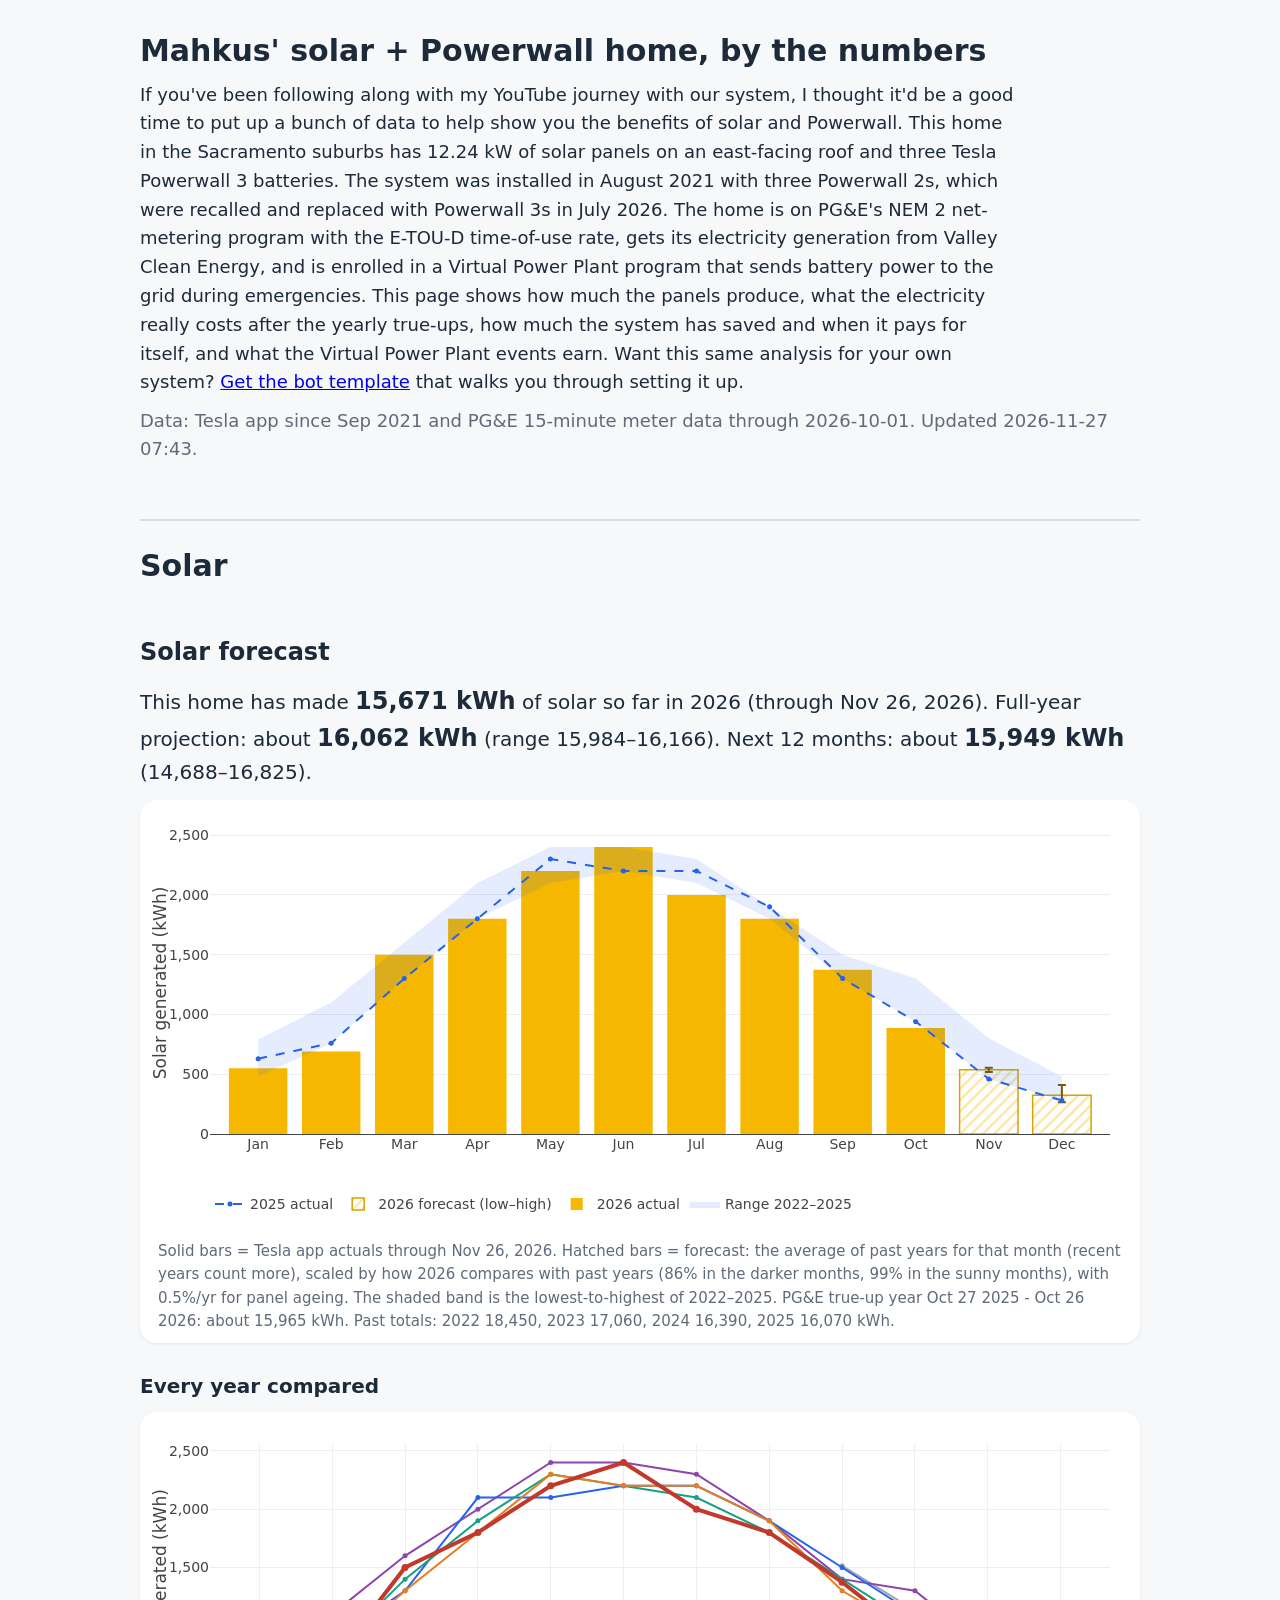
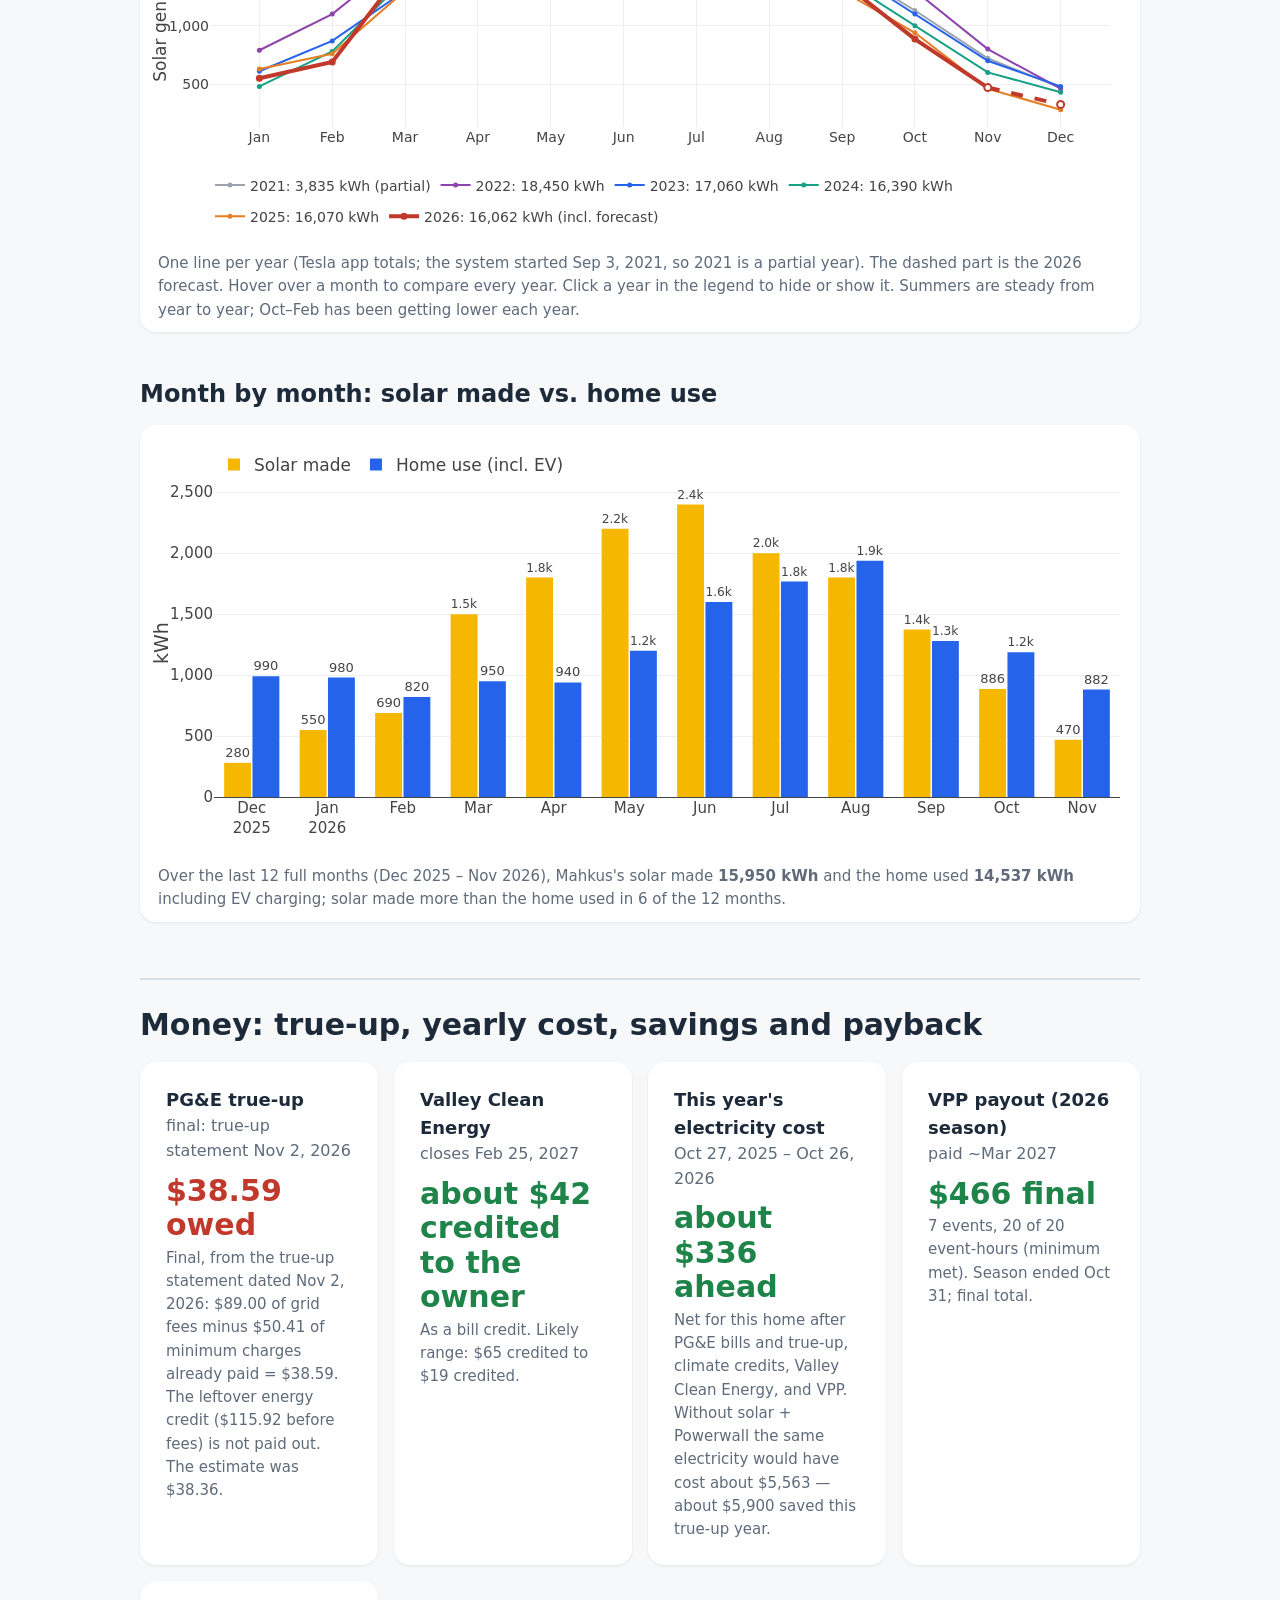
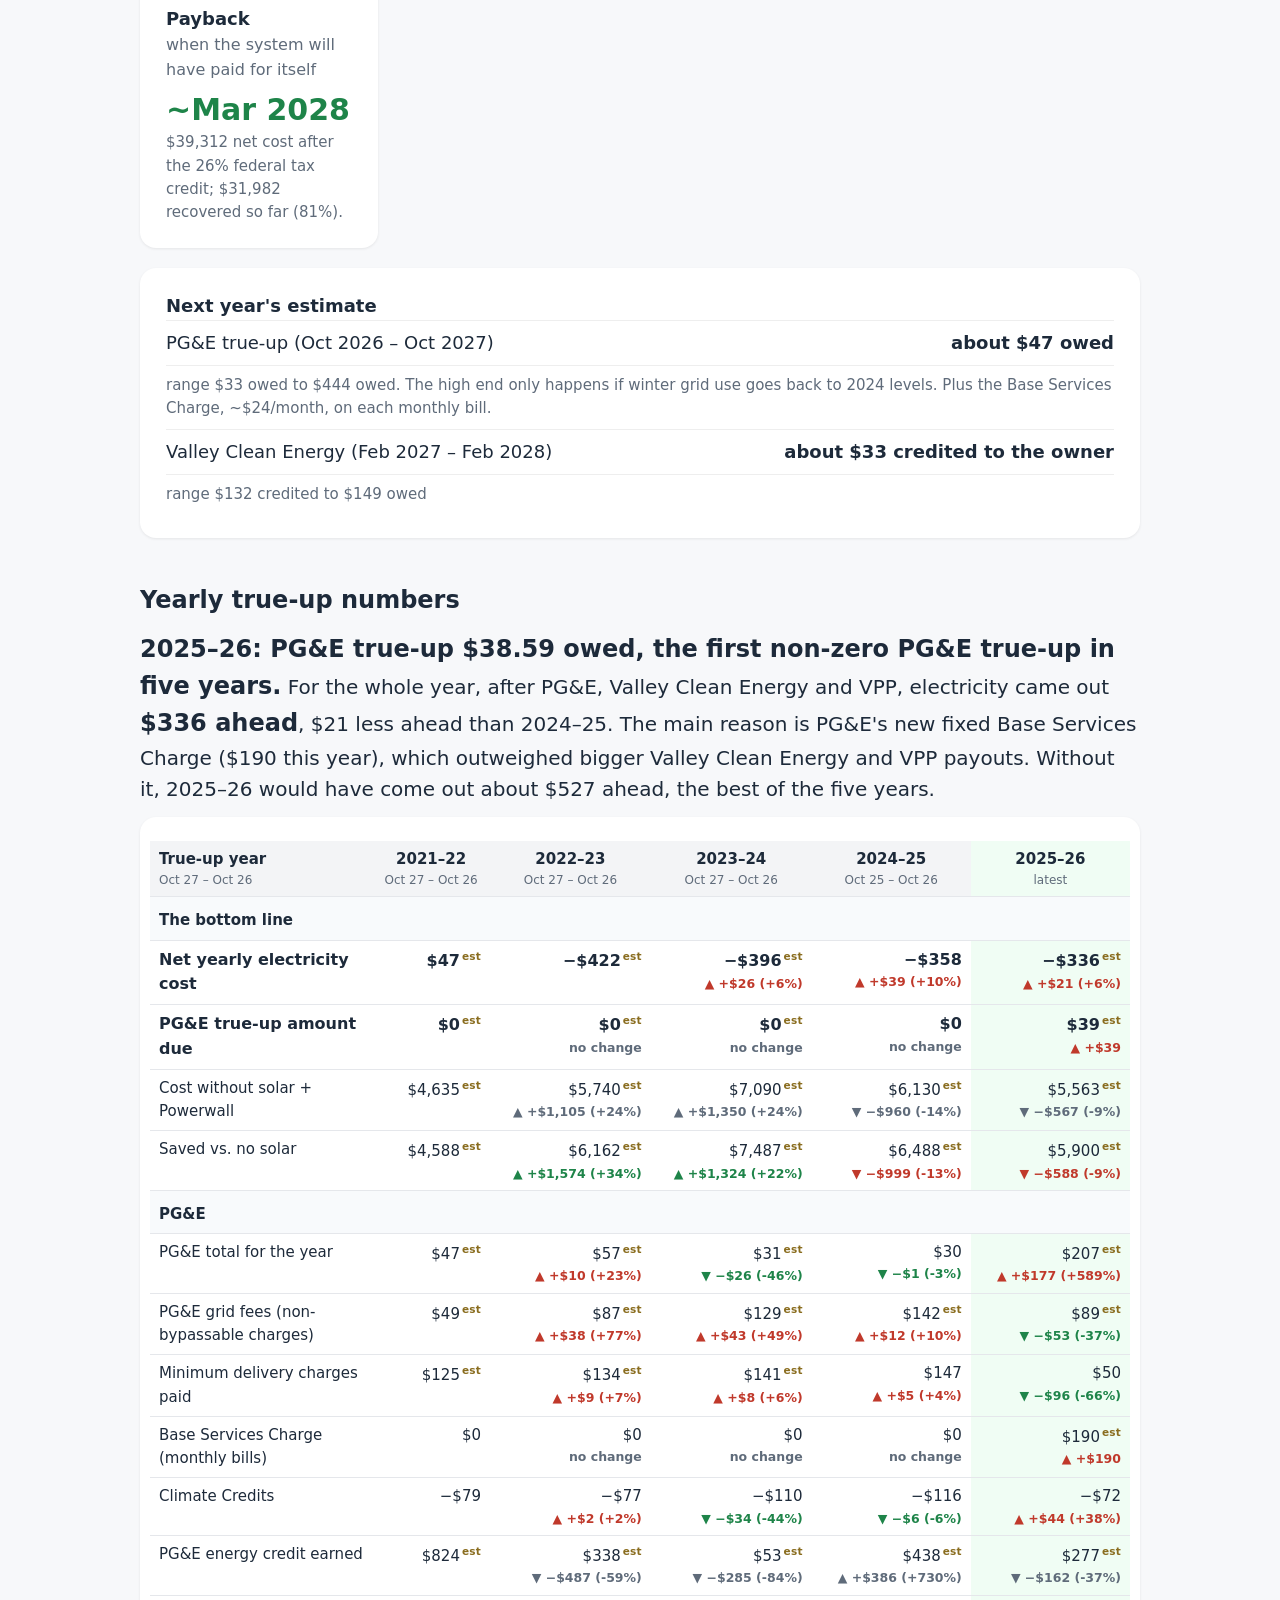
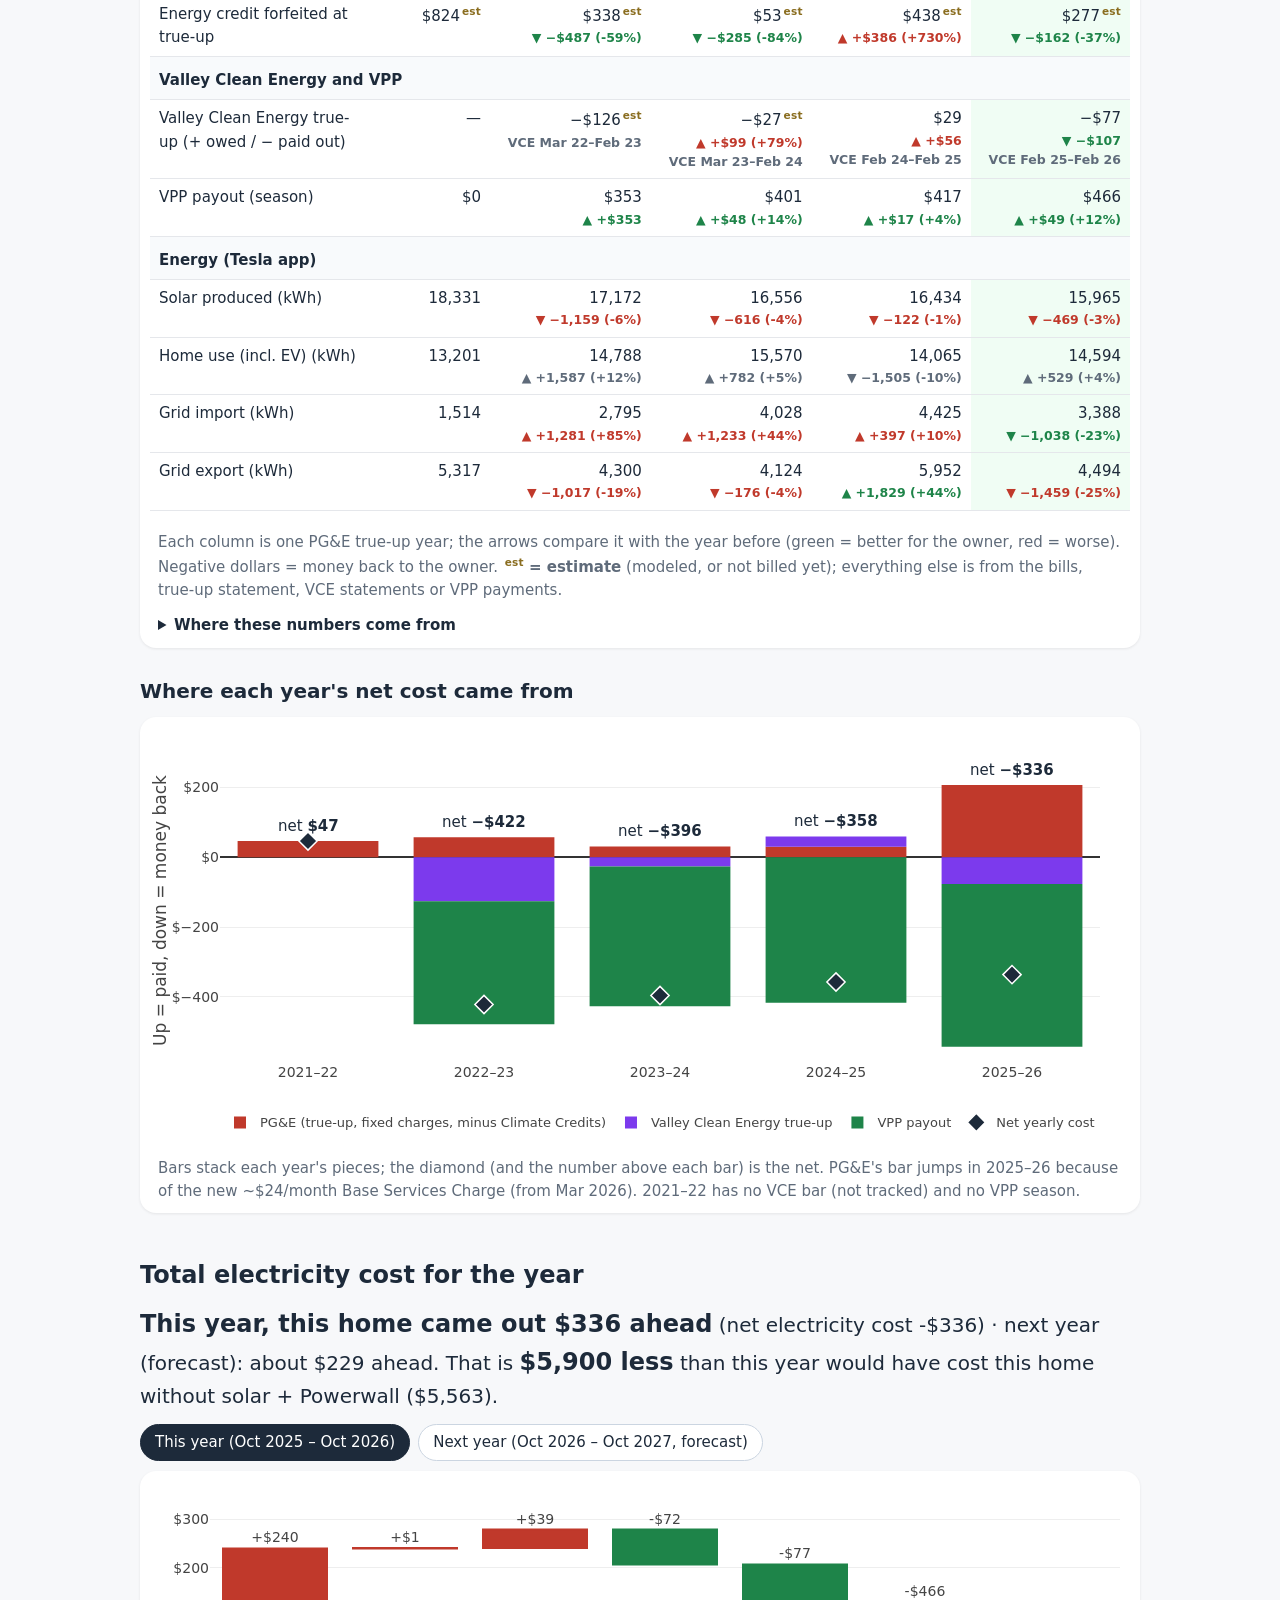
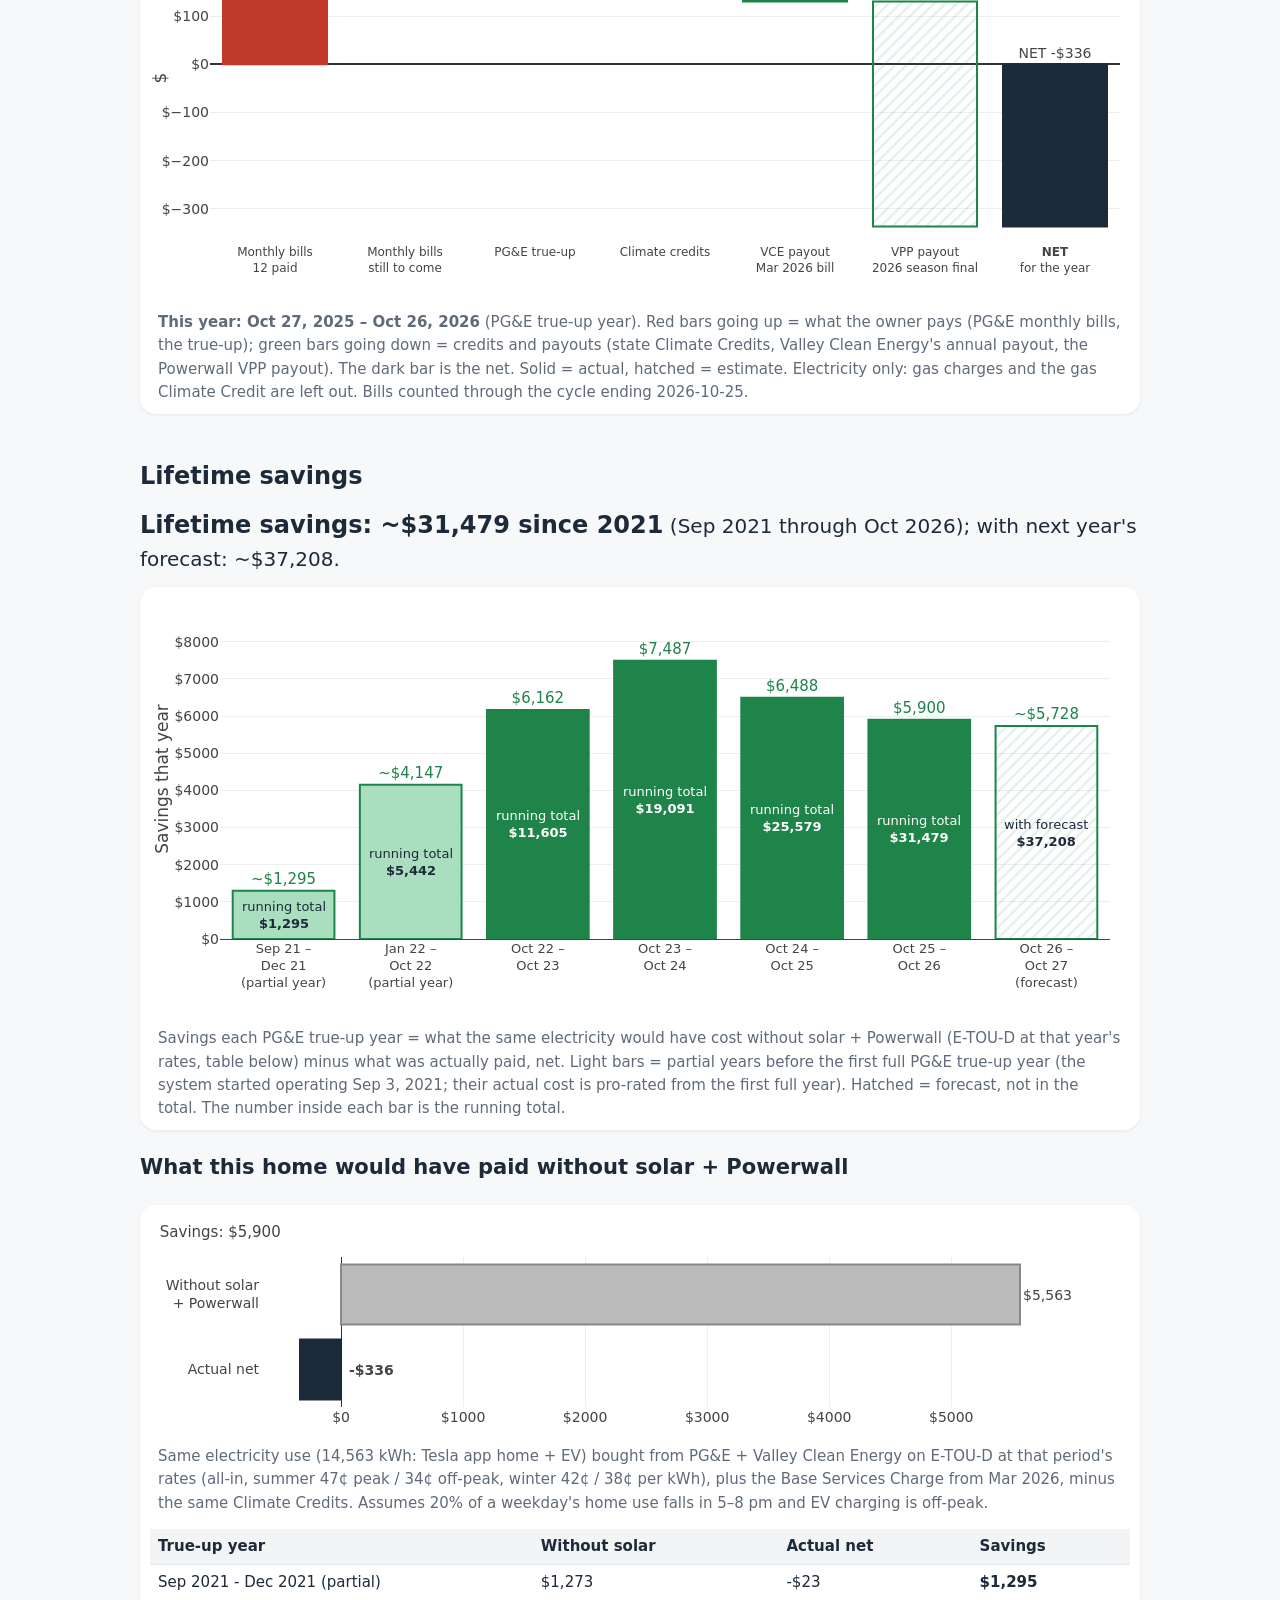
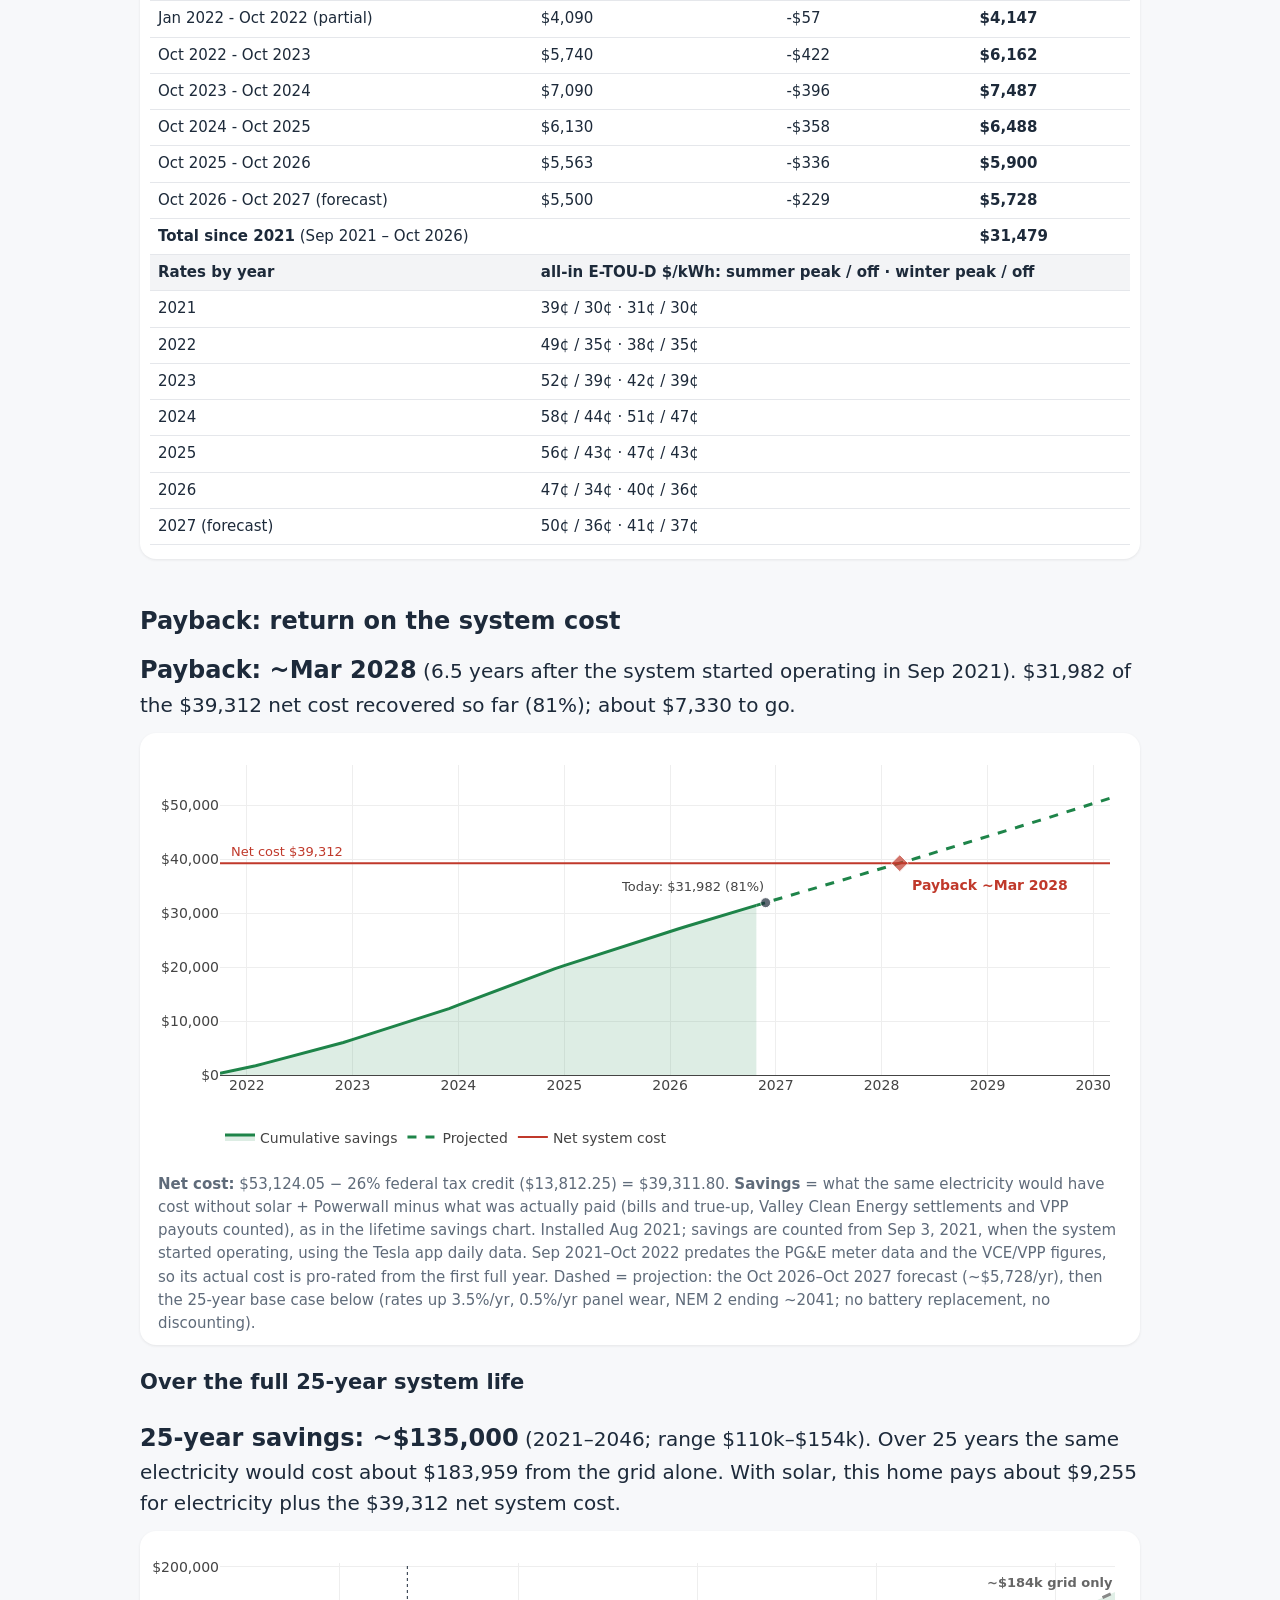
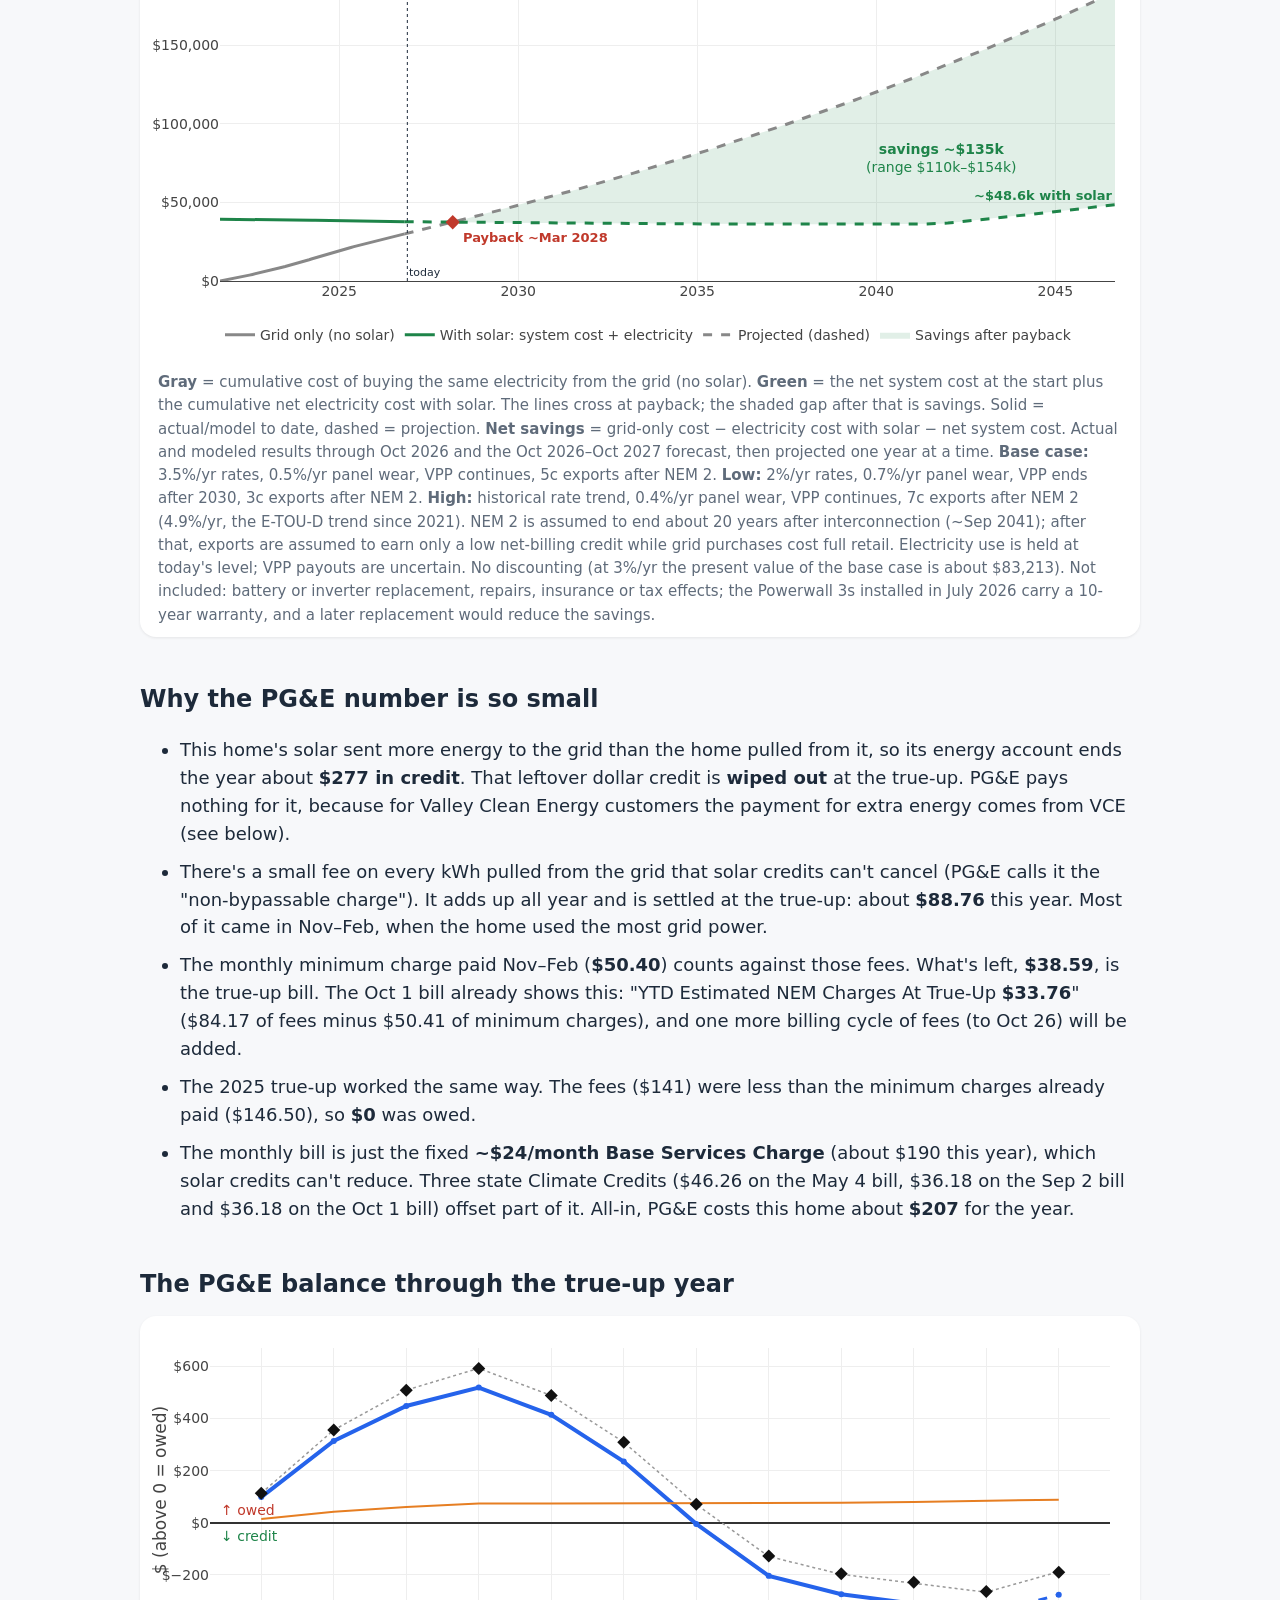
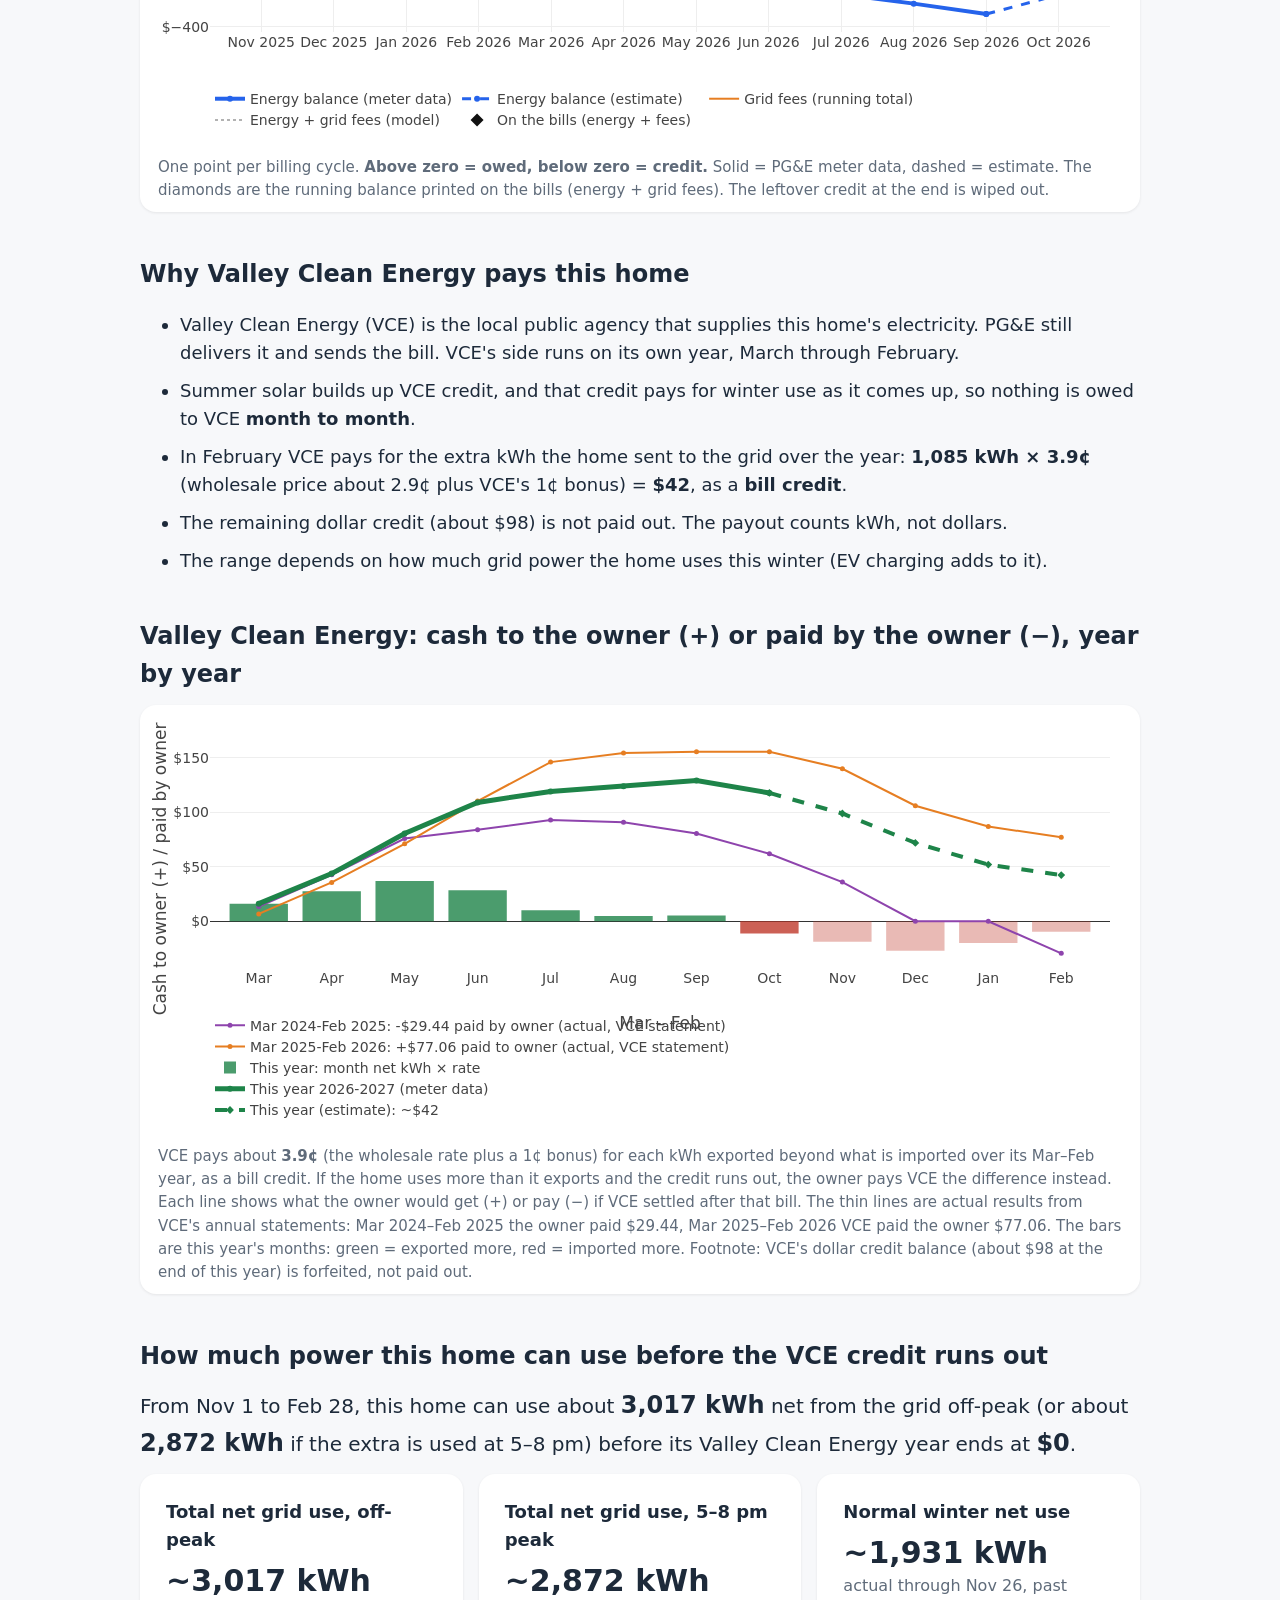
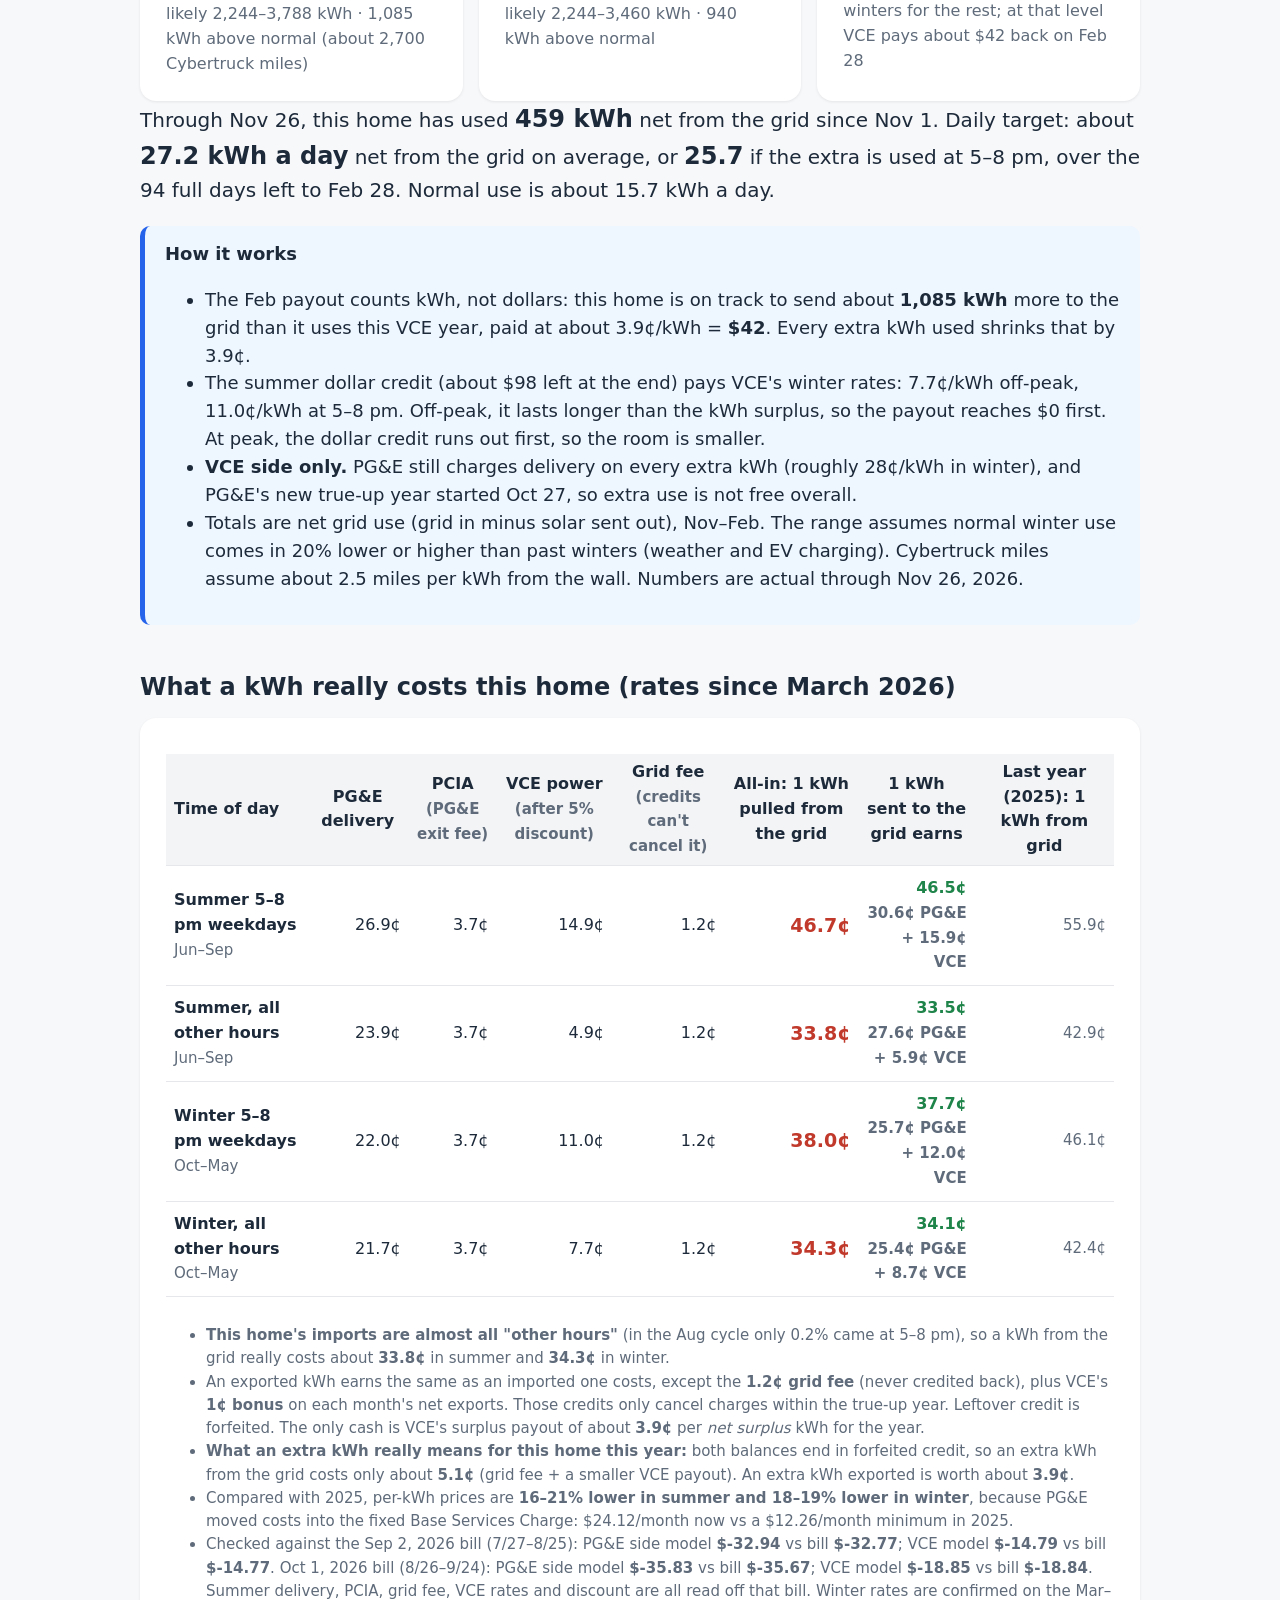
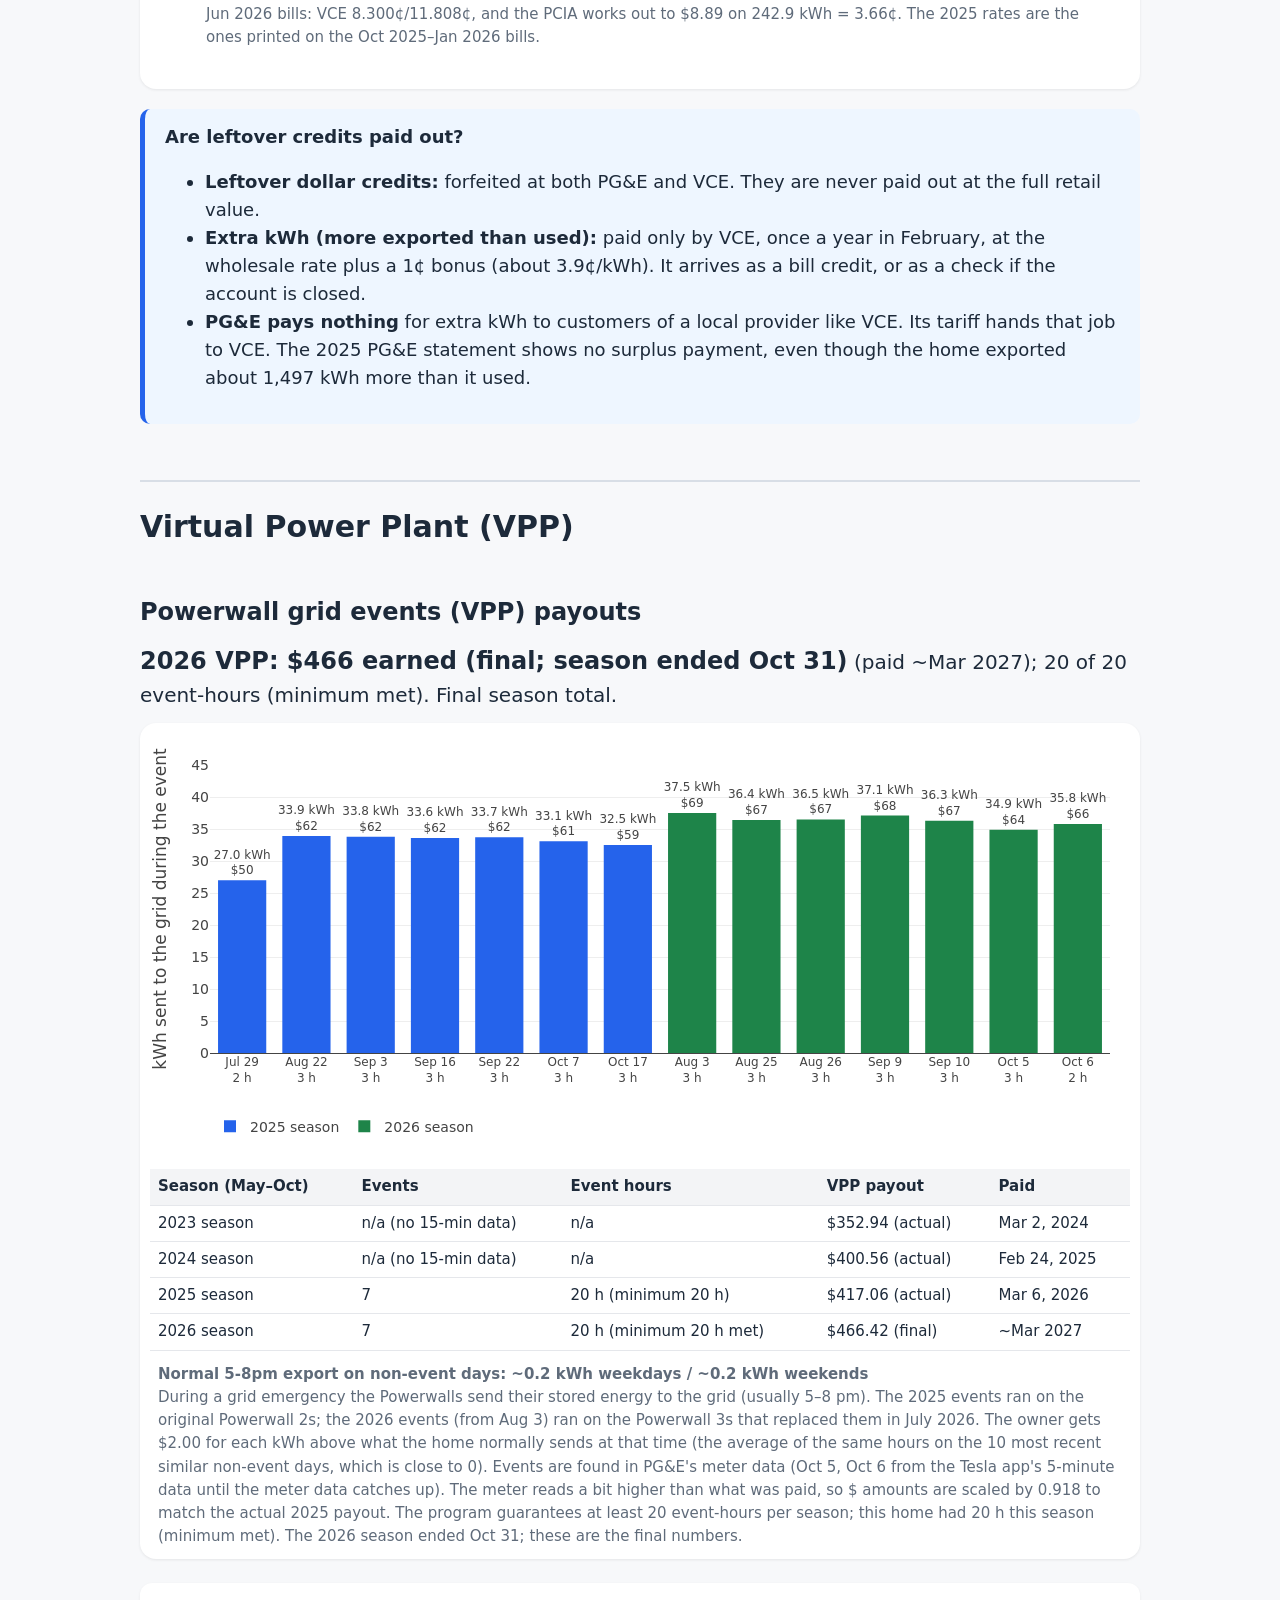
==== commit b46b37ac: "Solar site data update through Nov 26, 2026" ====
--- a/solar/index.html
+++ b/solar/index.html
@@ -16,10 +16,10 @@
 <meta name="twitter:title" content="Mahkus' Solar &amp; Powerwalls - all the data you've been looking for">
 <meta name="twitter:description" content="12.24 kW of solar and three Tesla Powerwalls near Sacramento: real production, true-up costs, lifetime savings, payback and Virtual Power Plant payouts, all from the actual data.">
 <meta name="twitter:image" content="https://mahkusg.github.io/solar/assets/og_image.png">
-<link rel="stylesheet" href="assets/style.css?v=f745714a76">
+<link rel="stylesheet" href="assets/style.css?v=ee35474dc1">
 <script src="https://cdn.plot.ly/plotly-2.35.2.min.js" charset="utf-8"></script>
-<script src="data/site_data.js?v=f745714a76"></script>
-<meta name="solar-build" content="f745714a76">
+<script src="data/site_data.js?v=ee35474dc1"></script>
+<meta name="solar-build" content="ee35474dc1">
 </head>
 <body>
 <main>
@@ -117,25 +117,25 @@
 <!--VCEROOM:start-->
   <h2 id="vce-room">How much power this home can use before the VCE credit runs out</h2>
   <p class="solhead">From Nov&nbsp;1 to Feb&nbsp;28, this home can use about <b>3,017 kWh</b> net from the grid off-peak
-    (or about <b>2,875 kWh</b> if the extra is used at 5&ndash;8&nbsp;pm) before its Valley Clean Energy year ends at <b>$0</b>.</p>
+    (or about <b>2,872 kWh</b> if the extra is used at 5&ndash;8&nbsp;pm) before its Valley Clean Energy year ends at <b>$0</b>.</p>
   <div class="cards">
     <div class="card"><div class="t">Total net grid use, off-peak</div><div class="big">~3,017 kWh</div>
-      <div class="when">likely 2,238&ndash;3,793 kWh &middot; 1,070 kWh above normal (about 2,700 Cybertruck miles)</div></div>
-    <div class="card"><div class="t">Total net grid use, 5&ndash;8 pm peak</div><div class="big">~2,875 kWh</div>
-      <div class="when">likely 2,238&ndash;3,468 kWh &middot; 928 kWh above normal</div></div>
-    <div class="card"><div class="t">Normal winter net use</div><div class="big">~1,947 kWh</div>
-      <div class="when">actual through Nov 25, past winters for the rest; at that level VCE pays about $42 back on Feb 28</div></div>
+      <div class="when">likely 2,244&ndash;3,788 kWh &middot; 1,085 kWh above normal (about 2,700 Cybertruck miles)</div></div>
+    <div class="card"><div class="t">Total net grid use, 5&ndash;8 pm peak</div><div class="big">~2,872 kWh</div>
+      <div class="when">likely 2,244&ndash;3,460 kWh &middot; 940 kWh above normal</div></div>
+    <div class="card"><div class="t">Normal winter net use</div><div class="big">~1,931 kWh</div>
+      <div class="when">actual through Nov 26, past winters for the rest; at that level VCE pays about $42 back on Feb 28</div></div>
   </div>
-  <p class="solhead">Through Nov 25, this home has used <b>458 kWh</b> net from the grid since Nov 1. Daily target: about <b>26.9 kWh a day</b> net from the grid on average, or <b>25.4</b> if the extra is used at 5&ndash;8&nbsp;pm,
-    over the 95 full days left to Feb&nbsp;28. Normal use is about 15.7 kWh a day.</p>
+  <p class="solhead">Through Nov 26, this home has used <b>459 kWh</b> net from the grid since Nov 1. Daily target: about <b>27.2 kWh a day</b> net from the grid on average, or <b>25.7</b> if the extra is used at 5&ndash;8&nbsp;pm,
+    over the 94 full days left to Feb&nbsp;28. Normal use is about 15.7 kWh a day.</p>
   <div class="callout"><b>How it works</b><ul>
-    <li>The Feb payout counts kWh, not dollars: this home is on track to send about <b>1,070 kWh</b> more to the grid than it uses this VCE year,
+    <li>The Feb payout counts kWh, not dollars: this home is on track to send about <b>1,085 kWh</b> more to the grid than it uses this VCE year,
       paid at about 3.9&cent;/kWh = <b>$42</b>. Every extra kWh used shrinks that by 3.9&cent;.</li>
-    <li>The summer dollar credit (about $97 left at the end) pays VCE's winter rates: 7.7&cent;/kWh off-peak, 11.0&cent;/kWh at 5&ndash;8&nbsp;pm.
+    <li>The summer dollar credit (about $98 left at the end) pays VCE's winter rates: 7.7&cent;/kWh off-peak, 11.0&cent;/kWh at 5&ndash;8&nbsp;pm.
       Off-peak, it lasts longer than the kWh surplus, so the payout reaches $0 first. At peak, the dollar credit runs out first, so the room is smaller.</li>
     <li><b>VCE side only.</b> PG&amp;E still charges delivery on every extra kWh (roughly 28&cent;/kWh in winter), and PG&amp;E's new true-up year started Oct 27, so extra use is not free overall.</li>
     <li>Totals are net grid use (grid in minus solar sent out), Nov&ndash;Feb. The range assumes normal winter use comes in 20% lower or higher than past winters (weather and EV charging). Cybertruck miles assume about 2.5 miles per kWh from the wall.
-      Numbers are actual through Nov 25, 2026.</li>
+      Numbers are actual through Nov 26, 2026.</li>
   </ul></div>
 <!--VCEROOM:end-->
 
@@ -152,6 +152,6 @@
   <details><summary>How this was estimated</summary><ul id="assump"></ul><p class="small" id="verdict"></p></details>
   <p class="small foot" id="foot"></p>
 </main>
-<script src="assets/app.js?v=f745714a76"></script>
+<script src="assets/app.js?v=ee35474dc1"></script>
 </body>
 </html>
